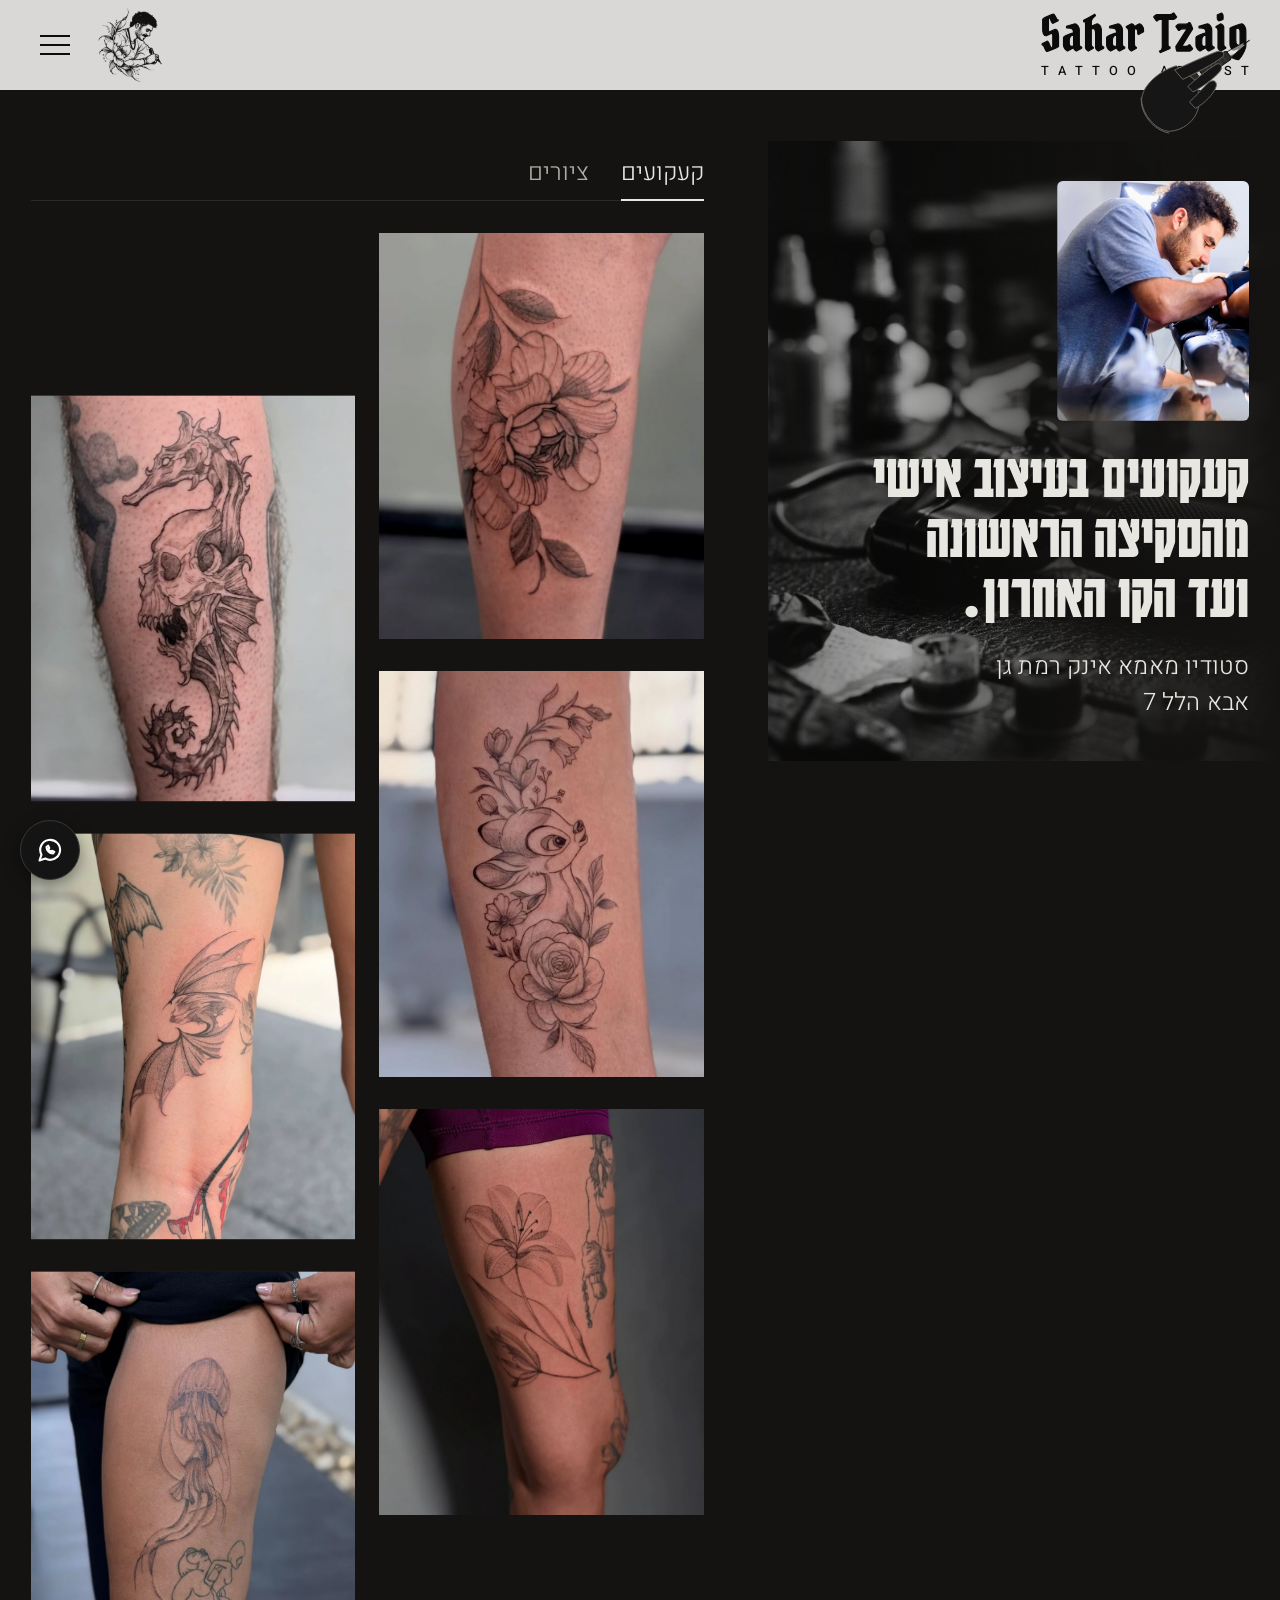
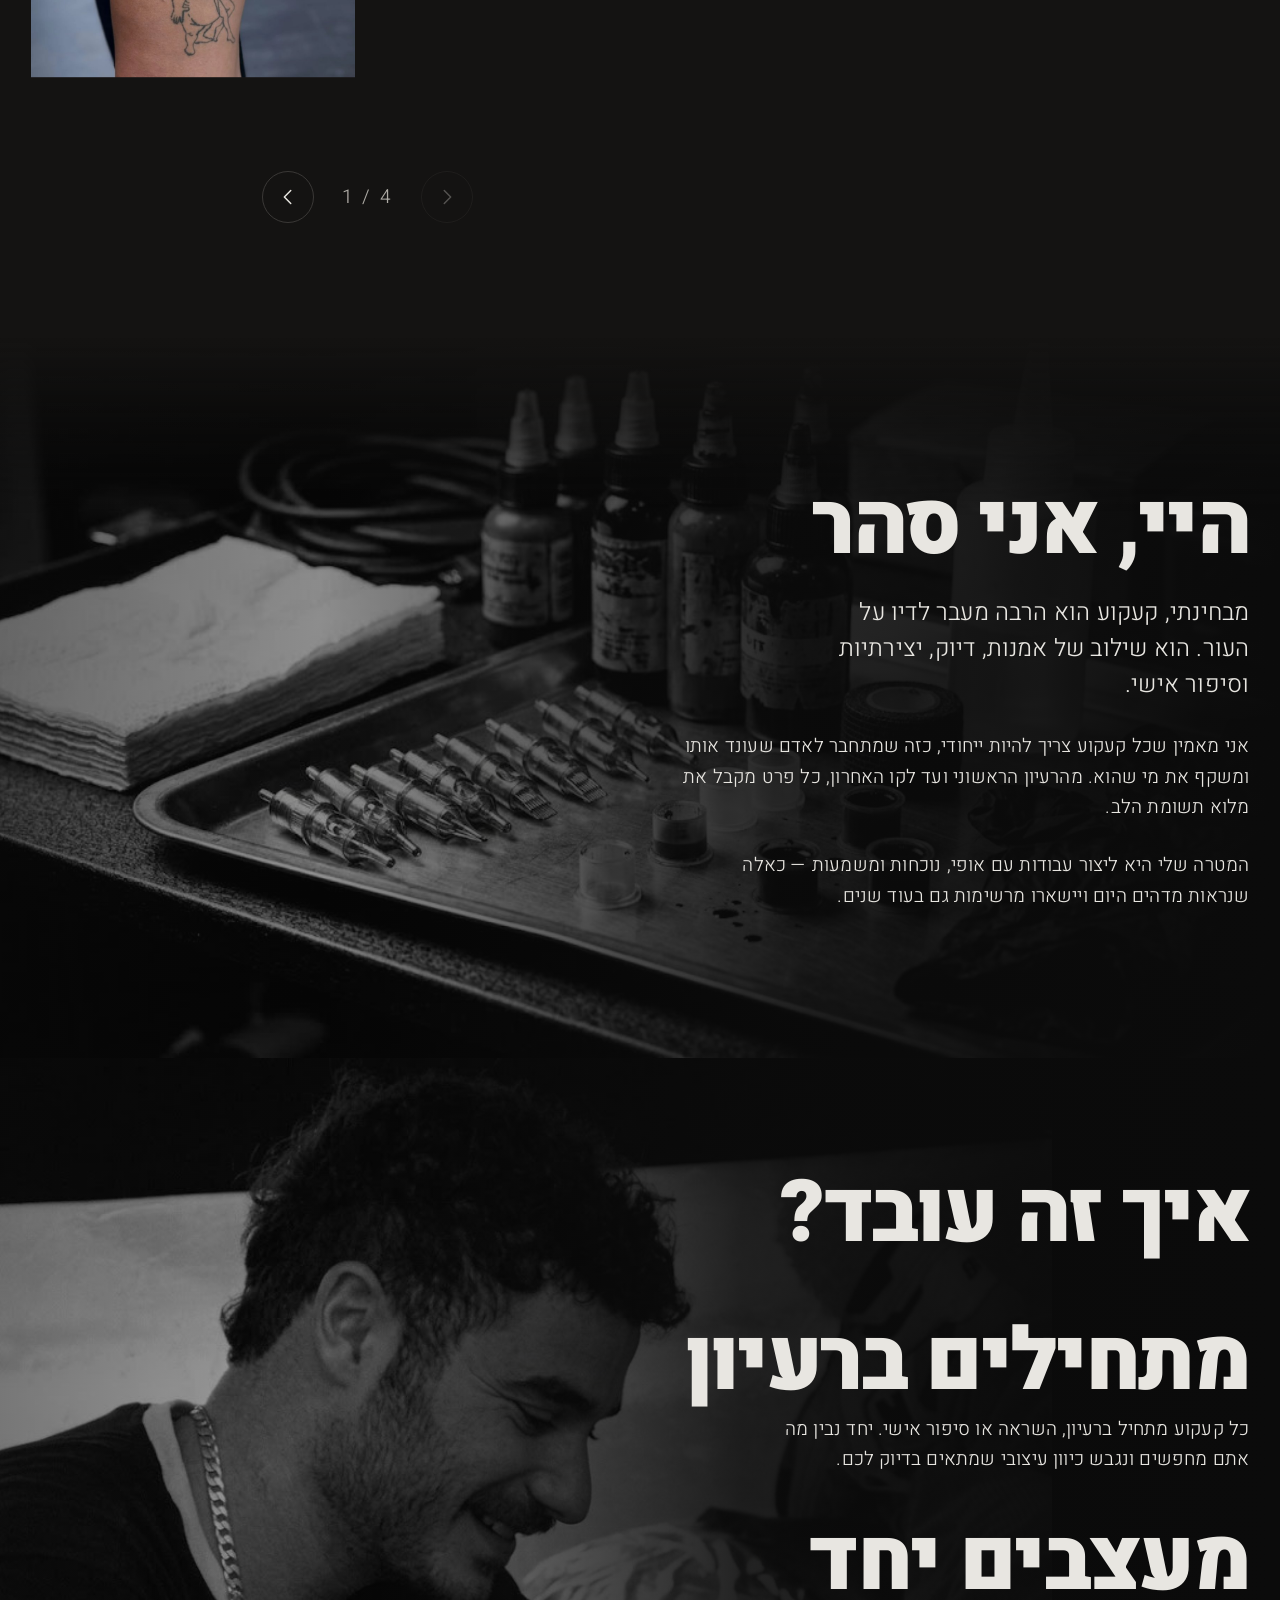
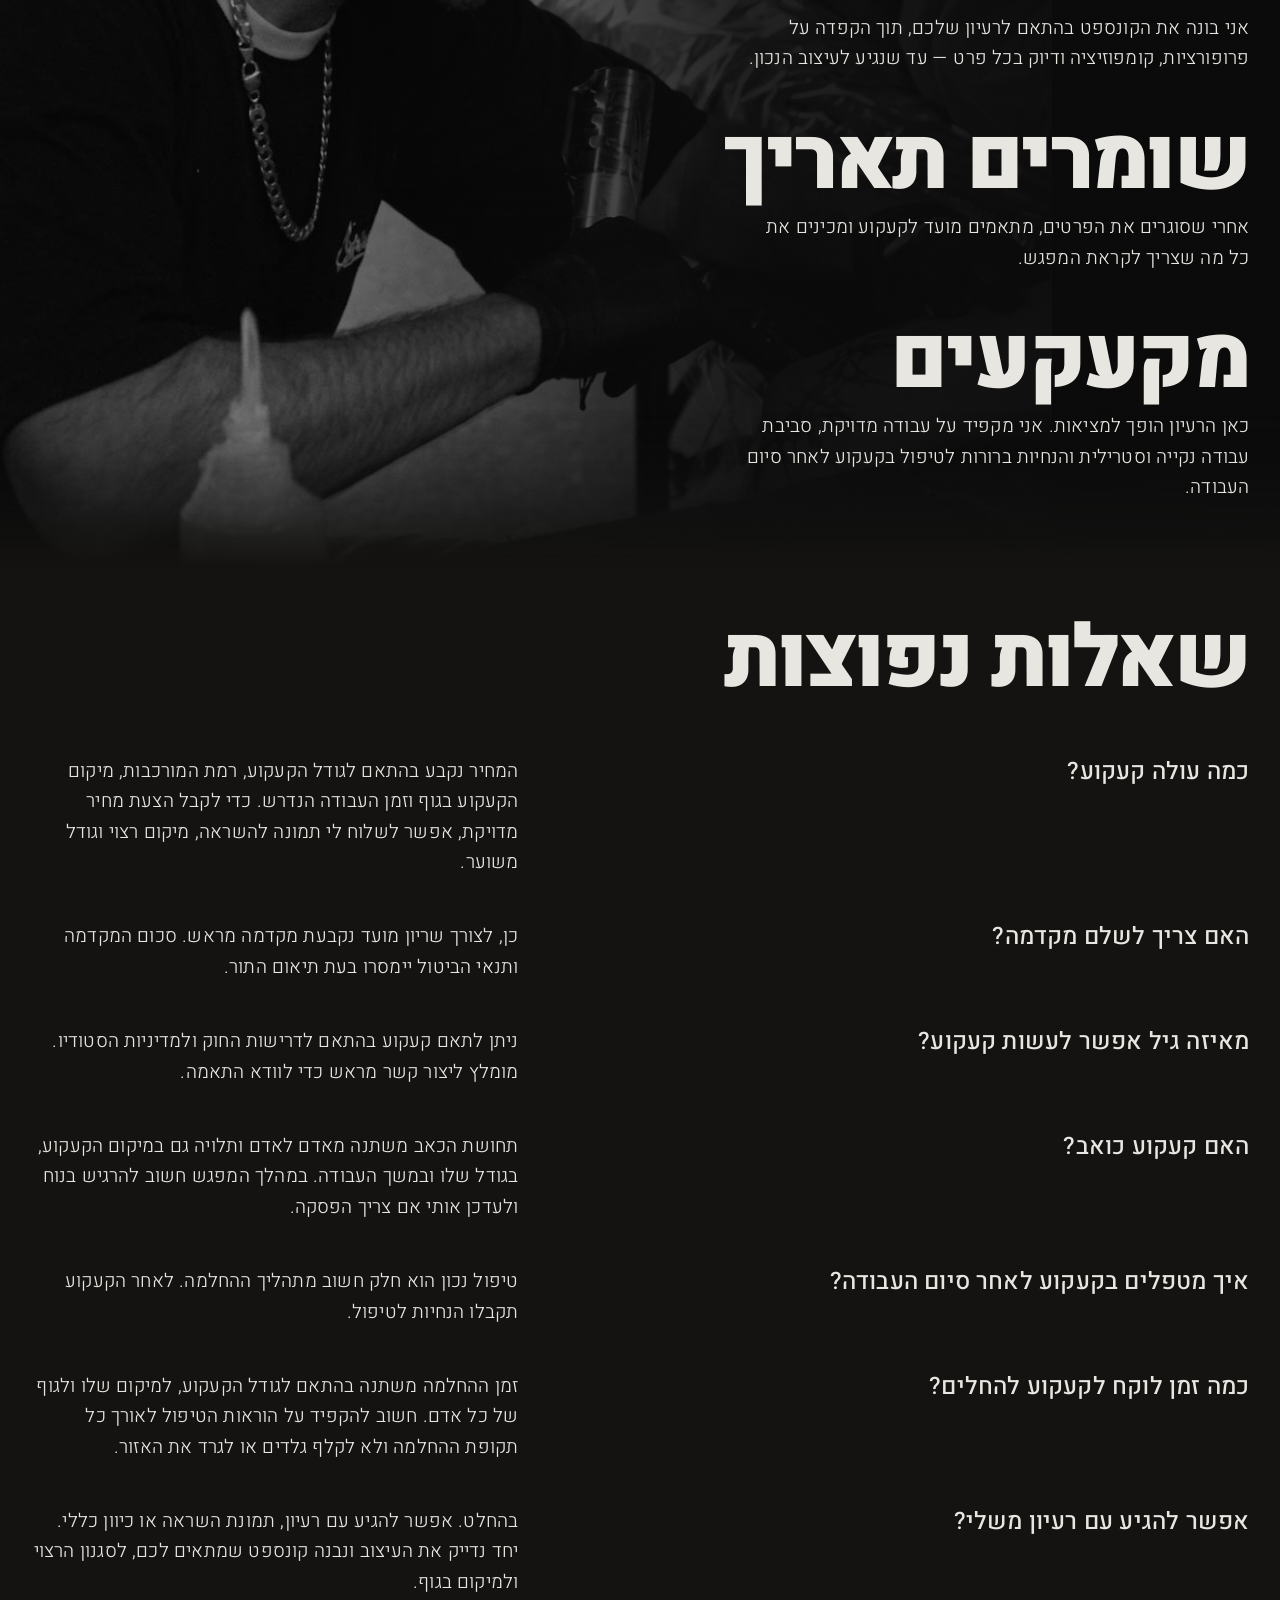
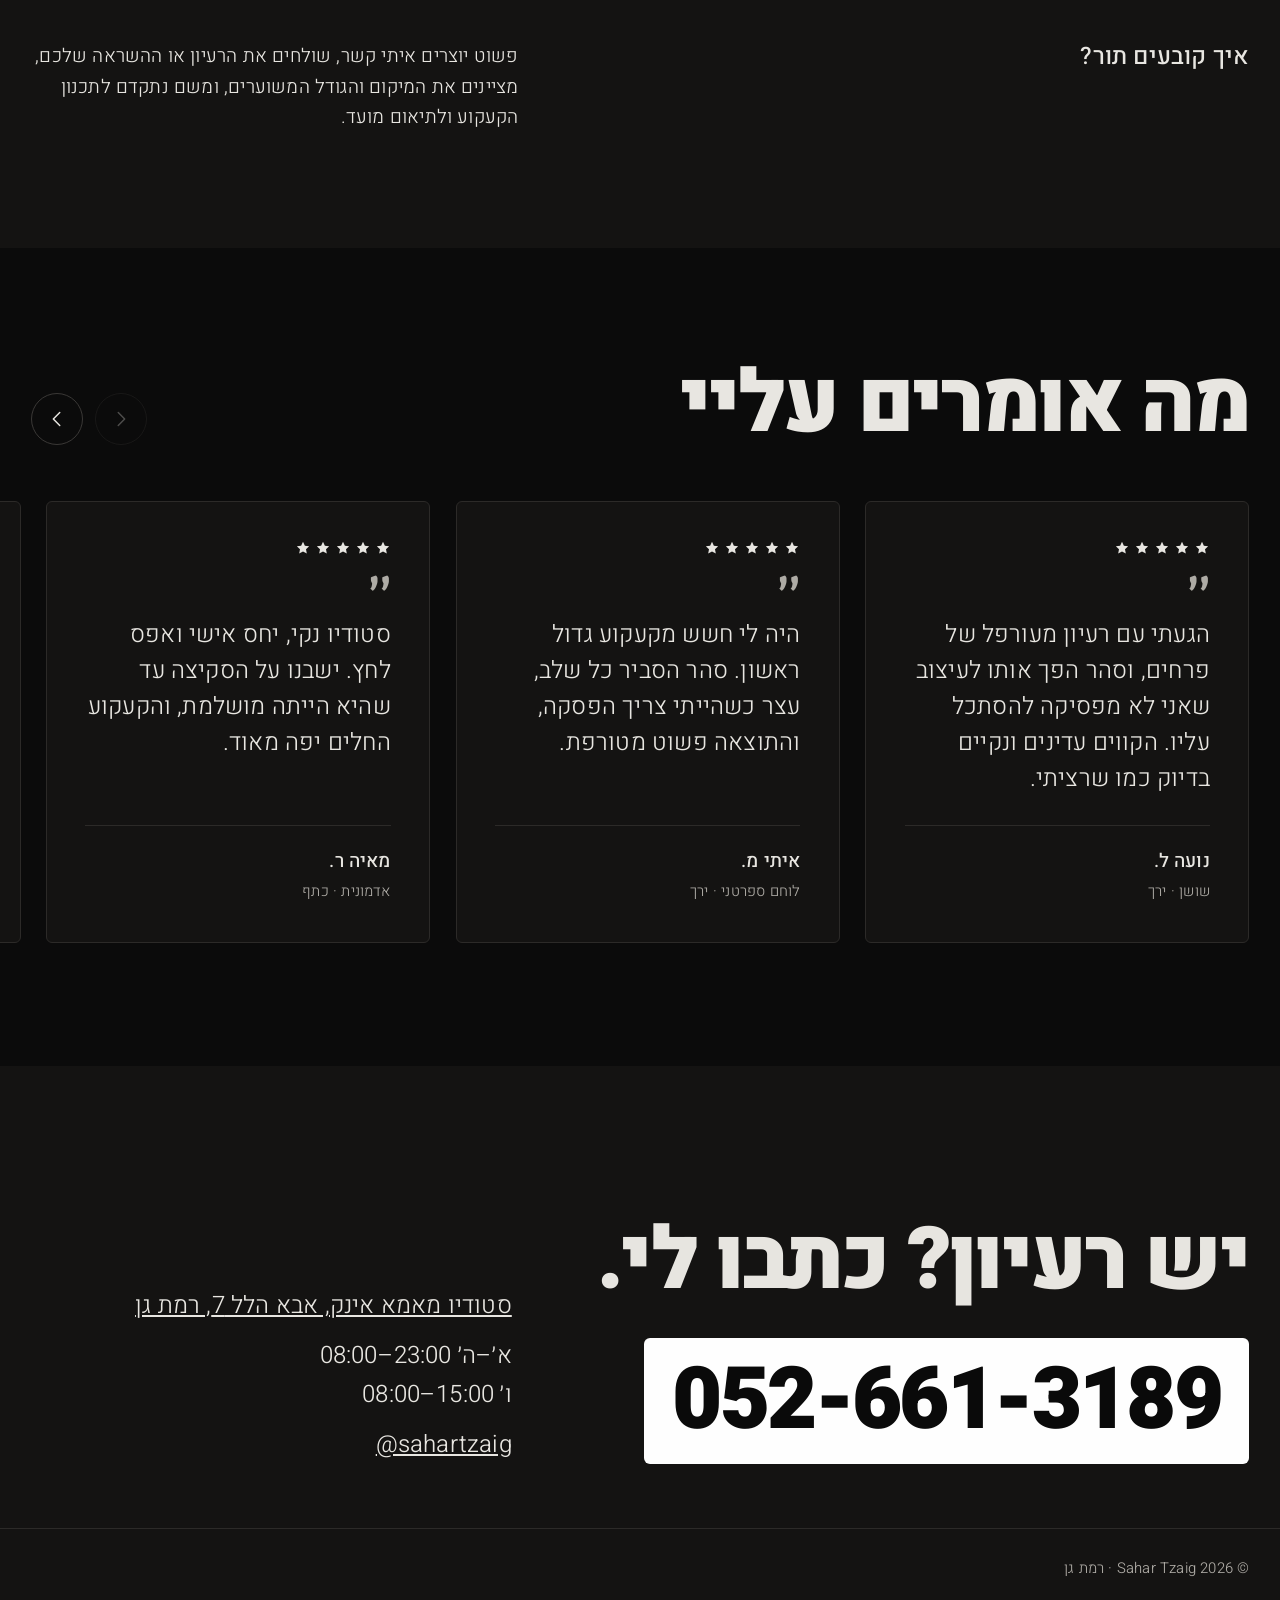
==== index.html @ 81b12d32 "Build site from content" ====
<!doctype html>
<html lang="he" dir="rtl">
<head>
  <meta charset="utf-8">
  <meta name="viewport" content="width=device-width, initial-scale=1">
  <title>Sahar Tzaig | מקעקע ברמת גן – פיין-ליין ובלאק-וורק</title>
  <meta name="description" content="Sahar Tzaig, מקעקע ברמת גן: קעקועים בעיצוב אישי, מהסקיצה הראשונה ועד הקו האחרון. פיין-ליין, בלאק-וורק ודוטוורק בסטודיו מאמא אינק, אבא הלל 7. קביעת תור בוואטסאפ.">
  <link rel="canonical" href="https://omercohen4.github.io/tattoo-site/">
  <meta name="theme-color" content="#0b0b0b">
  <link rel="icon" href="favicon.ico" sizes="48x48">
  <link rel="icon" href="assets/img/icon-192.png" type="image/png" sizes="192x192">
  <link rel="apple-touch-icon" href="assets/img/apple-touch-icon.png">
  <script>
    document.documentElement.classList.add('js');
    if (!window.matchMedia('(prefers-reduced-motion: reduce)').matches) {
      document.documentElement.classList.add('motion', 'intro');
      // רשת ביטחון: אם הסקריפט לא רץ, התוכן מופיע בכל זאת
      setTimeout(function () { document.documentElement.classList.remove('intro'); }, 3000);
    }
  </script>

  <meta property="og:type" content="website">
  <meta property="og:locale" content="he_IL">
  <meta property="og:title" content="Sahar Tzaig | מקעקע ברמת גן">
  <meta property="og:description" content="קעקועים בעיצוב אישי, מהסקיצה הראשונה ועד הקו האחרון. סטודיו מאמא אינק, רמת גן. קביעת תור בוואטסאפ.">
  <meta property="og:url" content="https://omercohen4.github.io/tattoo-site/">
  <meta property="og:image" content="https://omercohen4.github.io/tattoo-site/assets/img/og-image.jpg">
  <meta property="og:image:width" content="1200">
  <meta property="og:image:height" content="630">
  <meta property="og:image:alt" content="הלוגו של סהר: איור של סהר מקעקע עם אדמונית, ולצידו Sahar Tzaig, Tattoo Artist">
  <meta name="twitter:card" content="summary_large_image">

  <link rel="preload" href="assets/fonts/heebo-hebrew-300-normal.woff2" as="font" type="font/woff2" crossorigin>
  <link rel="preload" href="assets/fonts/pirata-one-latin-400-normal.woff2" as="font" type="font/woff2" crossorigin>
  <link rel="stylesheet" href="assets/css/style.css?v=38">

  <script type="application/ld+json">
  {
    "@context": "https://schema.org",
    "@type": "TattooParlor",
    "name": "Sahar Tzaig",
    "description": "קעקועים בעיצוב אישי, מהסקיצה הראשונה ועד הקו האחרון: פיין-ליין, בלאק-וורק ודוטוורק. בסטודיו מאמא אינק ברמת גן.",
    "url": "https://omercohen4.github.io/tattoo-site/",
    "image": "https://omercohen4.github.io/tattoo-site/assets/img/og-image.jpg",
    "telephone": "+972-52-661-3189",
    "address": {
      "@type": "PostalAddress",
      "streetAddress": "אבא הלל 7",
      "addressLocality": "רמת גן",
      "addressCountry": "IL"
    },
    "openingHoursSpecification": [{
      "@type": "OpeningHoursSpecification",
      "dayOfWeek": ["Sunday", "Monday", "Tuesday", "Wednesday", "Thursday"],
      "opens": "08:00",
      "closes": "23:00"
    }, {
      "@type": "OpeningHoursSpecification",
      "dayOfWeek": "Friday",
      "opens": "08:00",
      "closes": "15:00"
    }],
    "sameAs": ["https://www.instagram.com/sahartzaig/"]
  }
  </script>
</head>
<body>
  <a class="skip" href="#main">דלג לתוכן</a>

  <header class="bar">
    <a class="bar__name" href="#top" aria-label="Sahar Tzaig, Tattoo Artist, לראש העמוד">
      <svg class="sig" viewBox="3 37 869 203" aria-hidden="true" focusable="false">
        <defs><clipPath id="ink-clip"><rect class="sig__clip" x="0" y="0" width="879" height="300"/></clipPath></defs>
        <g class="sig__stencil">
          <path d="M22.2 136.2L22.2 136.2Q17.2 136.2 13.6 128.6Q10 121 10 110L10 110L10 68.4Q10 64.6 31 55.3Q52 46 55.2 46L55.2 46Q57.6 46 62 54L62 54Q63 56 64.9 59.4Q66.8 62.8 68 65L68 65Q70.6 69.8 74.6 69.8L74.6 69.8L74.6 73.8Q71.4 75.2 66 78L66 78Q53.4 85 52.4 85L52.4 85Q49.4 85 44.9 73.2Q40.4 61.4 37.6 61.4L37.6 61.4Q34 61.4 34 67.4L34 67.4L34 112Q34 120 37.6 120L37.6 120Q38.4 120 50 114.8Q61.6 109.6 64 109.6L64 109.6Q68.8 109.6 72.5 117.3Q76.2 125 76.2 137L76.2 137L76.2 179.6Q76.2 183.4 53.3 192.7Q30.4 202 27 202L27 202Q25.6 202 23.8 198.6Q22 195.2 19.1 188.9Q16.2 182.6 13.9 178.4Q11.6 174.2 7.6 174.2L7.6 174.2L7.6 170.2Q10.8 168.8 16 166L16 166Q28.8 159 29.8 159L29.8 159Q32.8 159 38.3 172.8Q43.8 186.6 46.6 186.6L46.6 186.6Q48.6 186.6 50.4 185Q52.2 183.4 52.2 180.6L52.2 180.6L52.2 135.6Q52.2 126.6 47.2 126.6L47.2 126.6Q45.6 126.6 34.6 131.4Q23.6 136.2 22.2 136.2Z"/>
          <path d="M163 112.4L163 112.4L163 169Q163 176.4 165.4 179.3Q167.8 182.2 172.8 183.4L172.8 183.4L172.8 187.8L151 200Q146.6 198.2 142.8 194.1Q139 190 139 186.6L139 186.6L114 200Q113.4 199.6 112.2 198.9Q111 198.2 108.1 195.9Q105.2 193.6 103 191L103 191Q97 184.4 97 176L97 176L97 143.2Q97 140 107.4 135Q117.8 130 128.2 126.8L128.2 126.8L138.8 123.4Q138.8 112 132.8 107.5Q126.8 103 109.6 103L109.6 103L109.6 97Q140.6 86 144.4 86L144.4 86Q151 86 157 94.6Q163 103.2 163 112.4ZM121 168.8Q121 174 124.1 177.3Q127.2 180.6 131 180.6Q134.8 180.6 139 177.6L139 177.6L139 132.4Q134 134.2 131.5 135.4Q129 136.6 126.2 139.2L126.2 139.2Q121 144 121 155.8L121 155.8L121 168.8Z"/>
          <path d="M189 186.4L189 186.4L189 87.4Q189 82 187.2 79.7Q185.4 77.4 181 77.4L181 77.4L181 71.8Q207 58.2 227.4 46.2L227.4 46.2L230.6 52.6Q228.6 53.6 225 56.5Q221.4 59.4 219 62.4L219 62.4Q213 70 213 79.6L213 79.6L213 96.6Q233.6 86 237 86L237 86Q243.4 86 249.2 94Q255 102 255 111.6L255 111.6L255 170.4Q255 181.4 264.8 183.4L264.8 183.4L264.8 187.8L243 200Q238.6 198.2 234.8 194.1Q231 190 231 186.4L231 186.4L231 128.4Q231 108.8 223.8 106.2L223.8 106.2Q220.4 105 213 105L213 105L213 170.4Q213 182.6 221.2 184.2L221.2 184.2L221.2 188.6L201 200Q196.6 198.2 192.8 194.1Q189 190 189 186.4Z"/>
          <path d="M343 112.4L343 112.4L343 169Q343 176.4 345.4 179.3Q347.8 182.2 352.8 183.4L352.8 183.4L352.8 187.8L331 200Q326.6 198.2 322.8 194.1Q319 190 319 186.6L319 186.6L294 200Q293.4 199.6 292.2 198.9Q291 198.2 288.1 195.9Q285.2 193.6 283 191L283 191Q277 184.4 277 176L277 176L277 143.2Q277 140 287.4 135Q297.8 130 308.2 126.8L308.2 126.8L318.8 123.4Q318.8 112 312.8 107.5Q306.8 103 289.6 103L289.6 103L289.6 97Q320.6 86 324.4 86L324.4 86Q331 86 337 94.6Q343 103.2 343 112.4ZM301 168.8Q301 174 304.1 177.3Q307.2 180.6 311 180.6Q314.8 180.6 319 177.6L319 177.6L319 132.4Q314 134.2 311.5 135.4Q309 136.6 306.2 139.2L306.2 139.2Q301 144 301 155.8L301 155.8L301 168.8Z"/>
          <path d="M359.2 102.4L359.2 98L381.2 86Q382.6 86.4 384.5 87.1Q386.4 87.8 389.7 91Q393 94.2 393 98.2L393 98.2Q394 97.8 402.5 91.9Q411 86 413.4 86L413.4 86Q419.8 86 425.4 94.4Q431 102.8 431 109.8L431 109.8L431 119.6L410.4 131.2L407 128.4Q407 111.6 403.8 109.2L403.8 109.2Q400.2 106.6 393 106.6L393 106.6L393 170.4Q393 182.6 401.2 184.2L401.2 184.2L401.2 188.6L381 200Q376.6 198.2 372.8 194.1Q369 190 369 186.4L369 186.4L369 120Q369 111.2 365.9 106.8Q362.8 102.4 359.2 102.4L359.2 102.4Z"/>
          <path d="M509.4 179.6L509.4 179.6L509.4 73.6L515.6 67.6L503 67.6Q490.8 67.6 489.2 74.2L489.2 74.2L484.8 74.2L473.4 57.8Q475.8 54 479.6 51Q483.4 48 487 48L487 48L539.8 48Q552 48 553.6 41.4L553.6 41.4L558 41.4L569.4 57.8Q567 61.6 563.2 64.6Q559.4 67.6 555.8 67.6L555.8 67.6L533.4 67.6L533.4 169.2Q533.4 176.6 535 179.8Q536.6 183 541.6 183L541.6 183L541.6 189.2L500.6 206.4L497.4 200Q501.8 200 505.8 194.8L505.8 194.8Q509.4 189.8 509.4 179.6Z"/>
          <path d="M590.6 180.4L606.4 180.4Q618.6 180.4 620.2 173.8L620.2 173.8L624.6 173.8L636 190.2Q633.6 194 629.8 197Q626 200 622.4 200L622.4 200L570 200Q566 187.8 566 181L566 181L613 107.4L595.6 107.4Q583.4 107.4 581.8 114L581.8 114L577.4 114L566 97.6Q568.4 93.8 572.2 90.8Q576 87.8 579.6 87.8L579.6 87.8L606.4 87.8Q618.6 87.8 620.2 81.2L620.2 81.2L624.6 81.2Q627.4 85 631.7 95.1Q636 105.2 636 107.2L636 107.2L590.6 180.4Z"/>
          <path d="M716 112.4L716 112.4L716 169Q716 176.4 718.4 179.3Q720.8 182.2 725.8 183.4L725.8 183.4L725.8 187.8L704 200Q699.6 198.2 695.8 194.1Q692 190 692 186.6L692 186.6L667 200Q666.4 199.6 665.2 198.9Q664 198.2 661.1 195.9Q658.2 193.6 656 191L656 191Q650 184.4 650 176L650 176L650 143.2Q650 140 660.4 135Q670.8 130 681.2 126.8L681.2 126.8L691.8 123.4Q691.8 112 685.8 107.5Q679.8 103 662.6 103L662.6 103L662.6 97Q693.6 86 697.4 86L697.4 86Q704 86 710 94.6Q716 103.2 716 112.4ZM674 168.8Q674 174 677.1 177.3Q680.2 180.6 684 180.6Q687.8 180.6 692 177.6L692 177.6L692 132.4Q687 134.2 684.5 135.4Q682 136.6 679.2 139.2L679.2 139.2Q674 144 674 155.8L674 155.8L674 168.8Z"/>
          <path d="M766 99.6L766 99.6L766 170.4Q766 182.6 774.2 184.2L774.2 184.2L774.2 188.6L754 200Q749.6 198.2 745.8 194.1Q742 190 742 186.4L742 186.4L742 115.6Q742 103.4 733.8 101.8L733.8 101.8L733.8 97.4L754 86Q758.4 87.8 762.2 91.9Q766 96 766 99.6ZM739 61L739 61L739 48.8Q739 48.2 747.3 45.1Q755.6 42 756.9 42Q758.2 42 760.7 45.4Q763.2 48.8 763.2 52.4L763.2 52.4L763.2 67Q763.2 67.6 755.2 70.7Q747.2 73.8 745.4 73.8Q743.6 73.8 741.3 70.3Q739 66.8 739 61Z"/>
          <path d="M792 104.6Q792 102.6 814.1 94.3Q836.2 86 841.2 86Q846.2 86 852.2 95.1Q858.2 104.2 858.2 115.2L858.2 115.2L858.2 178.8Q858.2 186.4 851.4 200.5Q844.6 214.6 837 225.3Q829.4 236 826.6 236L826.6 236Q821.6 236 813.2 233Q804.8 230 798.8 227L798.8 227L793 224L793 218L799.8 218Q807.6 218 817.6 209.1Q827.6 200.2 834.2 185.4L834.2 185.4Q811.6 196 808.2 196L808.2 196Q802 196 797 188.1Q792 180.2 792 170.4L792 170.4L792 104.6ZM834.2 177L834.2 122Q834.2 104.4 825 104.4L825 104.4Q820.2 104.4 816.2 107.6L816.2 107.6L816.2 153.6Q816.2 167.6 820.6 172.3Q825 177 834.2 177L834.2 177Z"/>
        </g>
        <g class="sig__fill" clip-path="url(#ink-clip)">
          <path d="M22.2 136.2L22.2 136.2Q17.2 136.2 13.6 128.6Q10 121 10 110L10 110L10 68.4Q10 64.6 31 55.3Q52 46 55.2 46L55.2 46Q57.6 46 62 54L62 54Q63 56 64.9 59.4Q66.8 62.8 68 65L68 65Q70.6 69.8 74.6 69.8L74.6 69.8L74.6 73.8Q71.4 75.2 66 78L66 78Q53.4 85 52.4 85L52.4 85Q49.4 85 44.9 73.2Q40.4 61.4 37.6 61.4L37.6 61.4Q34 61.4 34 67.4L34 67.4L34 112Q34 120 37.6 120L37.6 120Q38.4 120 50 114.8Q61.6 109.6 64 109.6L64 109.6Q68.8 109.6 72.5 117.3Q76.2 125 76.2 137L76.2 137L76.2 179.6Q76.2 183.4 53.3 192.7Q30.4 202 27 202L27 202Q25.6 202 23.8 198.6Q22 195.2 19.1 188.9Q16.2 182.6 13.9 178.4Q11.6 174.2 7.6 174.2L7.6 174.2L7.6 170.2Q10.8 168.8 16 166L16 166Q28.8 159 29.8 159L29.8 159Q32.8 159 38.3 172.8Q43.8 186.6 46.6 186.6L46.6 186.6Q48.6 186.6 50.4 185Q52.2 183.4 52.2 180.6L52.2 180.6L52.2 135.6Q52.2 126.6 47.2 126.6L47.2 126.6Q45.6 126.6 34.6 131.4Q23.6 136.2 22.2 136.2Z"/>
          <path d="M163 112.4L163 112.4L163 169Q163 176.4 165.4 179.3Q167.8 182.2 172.8 183.4L172.8 183.4L172.8 187.8L151 200Q146.6 198.2 142.8 194.1Q139 190 139 186.6L139 186.6L114 200Q113.4 199.6 112.2 198.9Q111 198.2 108.1 195.9Q105.2 193.6 103 191L103 191Q97 184.4 97 176L97 176L97 143.2Q97 140 107.4 135Q117.8 130 128.2 126.8L128.2 126.8L138.8 123.4Q138.8 112 132.8 107.5Q126.8 103 109.6 103L109.6 103L109.6 97Q140.6 86 144.4 86L144.4 86Q151 86 157 94.6Q163 103.2 163 112.4ZM121 168.8Q121 174 124.1 177.3Q127.2 180.6 131 180.6Q134.8 180.6 139 177.6L139 177.6L139 132.4Q134 134.2 131.5 135.4Q129 136.6 126.2 139.2L126.2 139.2Q121 144 121 155.8L121 155.8L121 168.8Z"/>
          <path d="M189 186.4L189 186.4L189 87.4Q189 82 187.2 79.7Q185.4 77.4 181 77.4L181 77.4L181 71.8Q207 58.2 227.4 46.2L227.4 46.2L230.6 52.6Q228.6 53.6 225 56.5Q221.4 59.4 219 62.4L219 62.4Q213 70 213 79.6L213 79.6L213 96.6Q233.6 86 237 86L237 86Q243.4 86 249.2 94Q255 102 255 111.6L255 111.6L255 170.4Q255 181.4 264.8 183.4L264.8 183.4L264.8 187.8L243 200Q238.6 198.2 234.8 194.1Q231 190 231 186.4L231 186.4L231 128.4Q231 108.8 223.8 106.2L223.8 106.2Q220.4 105 213 105L213 105L213 170.4Q213 182.6 221.2 184.2L221.2 184.2L221.2 188.6L201 200Q196.6 198.2 192.8 194.1Q189 190 189 186.4Z"/>
          <path d="M343 112.4L343 112.4L343 169Q343 176.4 345.4 179.3Q347.8 182.2 352.8 183.4L352.8 183.4L352.8 187.8L331 200Q326.6 198.2 322.8 194.1Q319 190 319 186.6L319 186.6L294 200Q293.4 199.6 292.2 198.9Q291 198.2 288.1 195.9Q285.2 193.6 283 191L283 191Q277 184.4 277 176L277 176L277 143.2Q277 140 287.4 135Q297.8 130 308.2 126.8L308.2 126.8L318.8 123.4Q318.8 112 312.8 107.5Q306.8 103 289.6 103L289.6 103L289.6 97Q320.6 86 324.4 86L324.4 86Q331 86 337 94.6Q343 103.2 343 112.4ZM301 168.8Q301 174 304.1 177.3Q307.2 180.6 311 180.6Q314.8 180.6 319 177.6L319 177.6L319 132.4Q314 134.2 311.5 135.4Q309 136.6 306.2 139.2L306.2 139.2Q301 144 301 155.8L301 155.8L301 168.8Z"/>
          <path d="M359.2 102.4L359.2 98L381.2 86Q382.6 86.4 384.5 87.1Q386.4 87.8 389.7 91Q393 94.2 393 98.2L393 98.2Q394 97.8 402.5 91.9Q411 86 413.4 86L413.4 86Q419.8 86 425.4 94.4Q431 102.8 431 109.8L431 109.8L431 119.6L410.4 131.2L407 128.4Q407 111.6 403.8 109.2L403.8 109.2Q400.2 106.6 393 106.6L393 106.6L393 170.4Q393 182.6 401.2 184.2L401.2 184.2L401.2 188.6L381 200Q376.6 198.2 372.8 194.1Q369 190 369 186.4L369 186.4L369 120Q369 111.2 365.9 106.8Q362.8 102.4 359.2 102.4L359.2 102.4Z"/>
          <path d="M509.4 179.6L509.4 179.6L509.4 73.6L515.6 67.6L503 67.6Q490.8 67.6 489.2 74.2L489.2 74.2L484.8 74.2L473.4 57.8Q475.8 54 479.6 51Q483.4 48 487 48L487 48L539.8 48Q552 48 553.6 41.4L553.6 41.4L558 41.4L569.4 57.8Q567 61.6 563.2 64.6Q559.4 67.6 555.8 67.6L555.8 67.6L533.4 67.6L533.4 169.2Q533.4 176.6 535 179.8Q536.6 183 541.6 183L541.6 183L541.6 189.2L500.6 206.4L497.4 200Q501.8 200 505.8 194.8L505.8 194.8Q509.4 189.8 509.4 179.6Z"/>
          <path d="M590.6 180.4L606.4 180.4Q618.6 180.4 620.2 173.8L620.2 173.8L624.6 173.8L636 190.2Q633.6 194 629.8 197Q626 200 622.4 200L622.4 200L570 200Q566 187.8 566 181L566 181L613 107.4L595.6 107.4Q583.4 107.4 581.8 114L581.8 114L577.4 114L566 97.6Q568.4 93.8 572.2 90.8Q576 87.8 579.6 87.8L579.6 87.8L606.4 87.8Q618.6 87.8 620.2 81.2L620.2 81.2L624.6 81.2Q627.4 85 631.7 95.1Q636 105.2 636 107.2L636 107.2L590.6 180.4Z"/>
          <path d="M716 112.4L716 112.4L716 169Q716 176.4 718.4 179.3Q720.8 182.2 725.8 183.4L725.8 183.4L725.8 187.8L704 200Q699.6 198.2 695.8 194.1Q692 190 692 186.6L692 186.6L667 200Q666.4 199.6 665.2 198.9Q664 198.2 661.1 195.9Q658.2 193.6 656 191L656 191Q650 184.4 650 176L650 176L650 143.2Q650 140 660.4 135Q670.8 130 681.2 126.8L681.2 126.8L691.8 123.4Q691.8 112 685.8 107.5Q679.8 103 662.6 103L662.6 103L662.6 97Q693.6 86 697.4 86L697.4 86Q704 86 710 94.6Q716 103.2 716 112.4ZM674 168.8Q674 174 677.1 177.3Q680.2 180.6 684 180.6Q687.8 180.6 692 177.6L692 177.6L692 132.4Q687 134.2 684.5 135.4Q682 136.6 679.2 139.2L679.2 139.2Q674 144 674 155.8L674 155.8L674 168.8Z"/>
          <path d="M766 99.6L766 99.6L766 170.4Q766 182.6 774.2 184.2L774.2 184.2L774.2 188.6L754 200Q749.6 198.2 745.8 194.1Q742 190 742 186.4L742 186.4L742 115.6Q742 103.4 733.8 101.8L733.8 101.8L733.8 97.4L754 86Q758.4 87.8 762.2 91.9Q766 96 766 99.6ZM739 61L739 61L739 48.8Q739 48.2 747.3 45.1Q755.6 42 756.9 42Q758.2 42 760.7 45.4Q763.2 48.8 763.2 52.4L763.2 52.4L763.2 67Q763.2 67.6 755.2 70.7Q747.2 73.8 745.4 73.8Q743.6 73.8 741.3 70.3Q739 66.8 739 61Z"/>
          <path d="M792 104.6Q792 102.6 814.1 94.3Q836.2 86 841.2 86Q846.2 86 852.2 95.1Q858.2 104.2 858.2 115.2L858.2 115.2L858.2 178.8Q858.2 186.4 851.4 200.5Q844.6 214.6 837 225.3Q829.4 236 826.6 236L826.6 236Q821.6 236 813.2 233Q804.8 230 798.8 227L798.8 227L793 224L793 218L799.8 218Q807.6 218 817.6 209.1Q827.6 200.2 834.2 185.4L834.2 185.4Q811.6 196 808.2 196L808.2 196Q802 196 797 188.1Q792 180.2 792 170.4L792 170.4L792 104.6ZM834.2 177L834.2 122Q834.2 104.4 825 104.4L825 104.4Q820.2 104.4 816.2 107.6L816.2 107.6L816.2 153.6Q816.2 167.6 820.6 172.3Q825 177 834.2 177L834.2 177Z"/>
        </g>
        <g class="sig__line">
          <path d="M22.2 136.2L22.2 136.2Q17.2 136.2 13.6 128.6Q10 121 10 110L10 110L10 68.4Q10 64.6 31 55.3Q52 46 55.2 46L55.2 46Q57.6 46 62 54L62 54Q63 56 64.9 59.4Q66.8 62.8 68 65L68 65Q70.6 69.8 74.6 69.8L74.6 69.8L74.6 73.8Q71.4 75.2 66 78L66 78Q53.4 85 52.4 85L52.4 85Q49.4 85 44.9 73.2Q40.4 61.4 37.6 61.4L37.6 61.4Q34 61.4 34 67.4L34 67.4L34 112Q34 120 37.6 120L37.6 120Q38.4 120 50 114.8Q61.6 109.6 64 109.6L64 109.6Q68.8 109.6 72.5 117.3Q76.2 125 76.2 137L76.2 137L76.2 179.6Q76.2 183.4 53.3 192.7Q30.4 202 27 202L27 202Q25.6 202 23.8 198.6Q22 195.2 19.1 188.9Q16.2 182.6 13.9 178.4Q11.6 174.2 7.6 174.2L7.6 174.2L7.6 170.2Q10.8 168.8 16 166L16 166Q28.8 159 29.8 159L29.8 159Q32.8 159 38.3 172.8Q43.8 186.6 46.6 186.6L46.6 186.6Q48.6 186.6 50.4 185Q52.2 183.4 52.2 180.6L52.2 180.6L52.2 135.6Q52.2 126.6 47.2 126.6L47.2 126.6Q45.6 126.6 34.6 131.4Q23.6 136.2 22.2 136.2Z"/>
          <path d="M163 112.4L163 112.4L163 169Q163 176.4 165.4 179.3Q167.8 182.2 172.8 183.4L172.8 183.4L172.8 187.8L151 200Q146.6 198.2 142.8 194.1Q139 190 139 186.6L139 186.6L114 200Q113.4 199.6 112.2 198.9Q111 198.2 108.1 195.9Q105.2 193.6 103 191L103 191Q97 184.4 97 176L97 176L97 143.2Q97 140 107.4 135Q117.8 130 128.2 126.8L128.2 126.8L138.8 123.4Q138.8 112 132.8 107.5Q126.8 103 109.6 103L109.6 103L109.6 97Q140.6 86 144.4 86L144.4 86Q151 86 157 94.6Q163 103.2 163 112.4ZM121 168.8Q121 174 124.1 177.3Q127.2 180.6 131 180.6Q134.8 180.6 139 177.6L139 177.6L139 132.4Q134 134.2 131.5 135.4Q129 136.6 126.2 139.2L126.2 139.2Q121 144 121 155.8L121 155.8L121 168.8Z"/>
          <path d="M189 186.4L189 186.4L189 87.4Q189 82 187.2 79.7Q185.4 77.4 181 77.4L181 77.4L181 71.8Q207 58.2 227.4 46.2L227.4 46.2L230.6 52.6Q228.6 53.6 225 56.5Q221.4 59.4 219 62.4L219 62.4Q213 70 213 79.6L213 79.6L213 96.6Q233.6 86 237 86L237 86Q243.4 86 249.2 94Q255 102 255 111.6L255 111.6L255 170.4Q255 181.4 264.8 183.4L264.8 183.4L264.8 187.8L243 200Q238.6 198.2 234.8 194.1Q231 190 231 186.4L231 186.4L231 128.4Q231 108.8 223.8 106.2L223.8 106.2Q220.4 105 213 105L213 105L213 170.4Q213 182.6 221.2 184.2L221.2 184.2L221.2 188.6L201 200Q196.6 198.2 192.8 194.1Q189 190 189 186.4Z"/>
          <path d="M343 112.4L343 112.4L343 169Q343 176.4 345.4 179.3Q347.8 182.2 352.8 183.4L352.8 183.4L352.8 187.8L331 200Q326.6 198.2 322.8 194.1Q319 190 319 186.6L319 186.6L294 200Q293.4 199.6 292.2 198.9Q291 198.2 288.1 195.9Q285.2 193.6 283 191L283 191Q277 184.4 277 176L277 176L277 143.2Q277 140 287.4 135Q297.8 130 308.2 126.8L308.2 126.8L318.8 123.4Q318.8 112 312.8 107.5Q306.8 103 289.6 103L289.6 103L289.6 97Q320.6 86 324.4 86L324.4 86Q331 86 337 94.6Q343 103.2 343 112.4ZM301 168.8Q301 174 304.1 177.3Q307.2 180.6 311 180.6Q314.8 180.6 319 177.6L319 177.6L319 132.4Q314 134.2 311.5 135.4Q309 136.6 306.2 139.2L306.2 139.2Q301 144 301 155.8L301 155.8L301 168.8Z"/>
          <path d="M359.2 102.4L359.2 98L381.2 86Q382.6 86.4 384.5 87.1Q386.4 87.8 389.7 91Q393 94.2 393 98.2L393 98.2Q394 97.8 402.5 91.9Q411 86 413.4 86L413.4 86Q419.8 86 425.4 94.4Q431 102.8 431 109.8L431 109.8L431 119.6L410.4 131.2L407 128.4Q407 111.6 403.8 109.2L403.8 109.2Q400.2 106.6 393 106.6L393 106.6L393 170.4Q393 182.6 401.2 184.2L401.2 184.2L401.2 188.6L381 200Q376.6 198.2 372.8 194.1Q369 190 369 186.4L369 186.4L369 120Q369 111.2 365.9 106.8Q362.8 102.4 359.2 102.4L359.2 102.4Z"/>
          <path d="M509.4 179.6L509.4 179.6L509.4 73.6L515.6 67.6L503 67.6Q490.8 67.6 489.2 74.2L489.2 74.2L484.8 74.2L473.4 57.8Q475.8 54 479.6 51Q483.4 48 487 48L487 48L539.8 48Q552 48 553.6 41.4L553.6 41.4L558 41.4L569.4 57.8Q567 61.6 563.2 64.6Q559.4 67.6 555.8 67.6L555.8 67.6L533.4 67.6L533.4 169.2Q533.4 176.6 535 179.8Q536.6 183 541.6 183L541.6 183L541.6 189.2L500.6 206.4L497.4 200Q501.8 200 505.8 194.8L505.8 194.8Q509.4 189.8 509.4 179.6Z"/>
          <path d="M590.6 180.4L606.4 180.4Q618.6 180.4 620.2 173.8L620.2 173.8L624.6 173.8L636 190.2Q633.6 194 629.8 197Q626 200 622.4 200L622.4 200L570 200Q566 187.8 566 181L566 181L613 107.4L595.6 107.4Q583.4 107.4 581.8 114L581.8 114L577.4 114L566 97.6Q568.4 93.8 572.2 90.8Q576 87.8 579.6 87.8L579.6 87.8L606.4 87.8Q618.6 87.8 620.2 81.2L620.2 81.2L624.6 81.2Q627.4 85 631.7 95.1Q636 105.2 636 107.2L636 107.2L590.6 180.4Z"/>
          <path d="M716 112.4L716 112.4L716 169Q716 176.4 718.4 179.3Q720.8 182.2 725.8 183.4L725.8 183.4L725.8 187.8L704 200Q699.6 198.2 695.8 194.1Q692 190 692 186.6L692 186.6L667 200Q666.4 199.6 665.2 198.9Q664 198.2 661.1 195.9Q658.2 193.6 656 191L656 191Q650 184.4 650 176L650 176L650 143.2Q650 140 660.4 135Q670.8 130 681.2 126.8L681.2 126.8L691.8 123.4Q691.8 112 685.8 107.5Q679.8 103 662.6 103L662.6 103L662.6 97Q693.6 86 697.4 86L697.4 86Q704 86 710 94.6Q716 103.2 716 112.4ZM674 168.8Q674 174 677.1 177.3Q680.2 180.6 684 180.6Q687.8 180.6 692 177.6L692 177.6L692 132.4Q687 134.2 684.5 135.4Q682 136.6 679.2 139.2L679.2 139.2Q674 144 674 155.8L674 155.8L674 168.8Z"/>
          <path d="M766 99.6L766 99.6L766 170.4Q766 182.6 774.2 184.2L774.2 184.2L774.2 188.6L754 200Q749.6 198.2 745.8 194.1Q742 190 742 186.4L742 186.4L742 115.6Q742 103.4 733.8 101.8L733.8 101.8L733.8 97.4L754 86Q758.4 87.8 762.2 91.9Q766 96 766 99.6ZM739 61L739 61L739 48.8Q739 48.2 747.3 45.1Q755.6 42 756.9 42Q758.2 42 760.7 45.4Q763.2 48.8 763.2 52.4L763.2 52.4L763.2 67Q763.2 67.6 755.2 70.7Q747.2 73.8 745.4 73.8Q743.6 73.8 741.3 70.3Q739 66.8 739 61Z"/>
          <path d="M792 104.6Q792 102.6 814.1 94.3Q836.2 86 841.2 86Q846.2 86 852.2 95.1Q858.2 104.2 858.2 115.2L858.2 115.2L858.2 178.8Q858.2 186.4 851.4 200.5Q844.6 214.6 837 225.3Q829.4 236 826.6 236L826.6 236Q821.6 236 813.2 233Q804.8 230 798.8 227L798.8 227L793 224L793 218L799.8 218Q807.6 218 817.6 209.1Q827.6 200.2 834.2 185.4L834.2 185.4Q811.6 196 808.2 196L808.2 196Q802 196 797 188.1Q792 180.2 792 170.4L792 170.4L792 104.6ZM834.2 177L834.2 122Q834.2 104.4 825 104.4L825 104.4Q820.2 104.4 816.2 107.6L816.2 107.6L816.2 153.6Q816.2 167.6 820.6 172.3Q825 177 834.2 177L834.2 177Z"/>
        </g>
      </svg>
      <span class="bar__tag" aria-hidden="true"><span>T</span><span>A</span><span>T</span><span>T</span><span>O</span><span>O</span><span class="bar__tag-gap"></span><span>A</span><span>R</span><span>T</span><span>I</span><span>S</span><span>T</span></span>
    </a>
    <div class="bar__end">
      <button class="bar__logo-btn" type="button" aria-haspopup="dialog" aria-controls="card" aria-label="כרטיס הביקור של סהר">
        <img class="bar__logo" src="assets/img/logo-ink-small.webp?v=2" width="200" height="228" alt="">
      </button>
      <button class="menu-btn" type="button" aria-expanded="false" aria-controls="menu" aria-label="פתיחת התפריט">
        <span></span><span></span><span></span>
      </button>
    </div>
  </header>

  <div class="menu" id="menu" hidden>
    <div class="menu__panel">
    <nav class="menu__nav" aria-label="ניווט ראשי">
      <a href="#work">עבודות</a>
      <a href="#about">עליי</a>
      <a href="#how">איך זה עובד</a>
      <a href="#faq">שאלות</a>
      <a href="#reviews">ביקורות</a>
      <a href="#contact">צור קשר</a>
    </nav>
    <div class="menu__foot">
      <a class="btn" href="https://wa.me/972526613189?text=%D7%94%D7%99%D7%99%2C%20%D7%90%D7%A9%D7%9E%D7%97%20%D7%9C%D7%A7%D7%91%D7%95%D7%A2%20%D7%AA%D7%95%D7%A8%20%D7%9C%D7%A7%D7%A2%D7%A7%D7%95%D7%A2" target="_blank" rel="noopener"><svg width="22" height="22" viewBox="0 0 24 24" fill="none" stroke="currentColor" stroke-width="1.8" stroke-linecap="round" stroke-linejoin="round" aria-hidden="true"><path d="M3 21l1.7-5A8.5 8.5 0 1 1 8 19.3z"/><path d="M9 9.5c0 3 2.5 5.5 5.5 5.5l1.2-1.4-2-1-1 .8a4 4 0 0 1-2.1-2.1l.8-1-1-2z"/></svg>לקביעת תור בוואטסאפ</a>
      <p>סטודיו מאמא אינק<br>אבא הלל 7, רמת גן</p>
      </div>
  </div>
  </div>

  <main id="main">
    <!-- ===== החלק הראשון (הפתיח עם הסרטון) הוסר לבקשת סהר. כדי להחזיר: למחוק את שורת הפתיחה ואת שורת הסגירה של ההערה הזו =====
    <section class="hero" id="top">
      <video class="hero__video" poster="assets/video/hero-poster.jpg" width="368" height="460" autoplay muted loop playsinline preload="auto" aria-hidden="true">
        <source src="assets/video/hero.mp4" type='video/mp4; codecs="avc1.42E01E"'>
        <source src="assets/video/hero.webm" type="video/webm">
      </video>
      <div class="hero__text">
        <h1 class="hero__title"><span dir="ltr">Sahar Tzaig <br>Tattoo</span><span class="sr-only">, מקעקע ברמת גן</span></h1>
        <span class="hero__rule" aria-hidden="true"></span>
        <p class="lead">קעקועים בעיצוב אישי, מהסקיצה הראשונה ועד הקו האחרון. סטודיו פרטי ברמת גן</p>
        <div class="actions is-stacked">
          <a class="btn" href="https://wa.me/972526613189?text=%D7%94%D7%99%D7%99%2C%20%D7%90%D7%A9%D7%9E%D7%97%20%D7%9C%D7%A7%D7%91%D7%95%D7%A2%20%D7%AA%D7%95%D7%A8%20%D7%9C%D7%A7%D7%A2%D7%A7%D7%95%D7%A2" target="_blank" rel="noopener"><svg width="22" height="22" viewBox="0 0 24 24" fill="none" stroke="currentColor" stroke-width="1.8" stroke-linecap="round" stroke-linejoin="round" aria-hidden="true"><path d="M3 21l1.7-5A8.5 8.5 0 1 1 8 19.3z"/><path d="M9 9.5c0 3 2.5 5.5 5.5 5.5l1.2-1.4-2-1-1 .8a4 4 0 0 1-2.1-2.1l.8-1-1-2z"/></svg>לקביעת תור בוואטסאפ</a>
          <a class="link" href="#work">לעבודות</a>
        </div>
      </div>
    </section>
    ===== סוף החלק הראשון ===== -->
    <h1 class="sr-only" id="top">Sahar Tzaig, מקעקע ברמת גן: קעקועים בעיצוב אישי, מהסקיצה הראשונה ועד הקו האחרון</h1>

    <section class="work" id="work" aria-labelledby="work-title">
      <div class="work__side">
        <div class="work__head">
          <figure class="work__portrait">
            <img src="assets/img/sahar-portrait.jpg" width="1048" height="1310" fetchpriority="high" alt="סהר מקעקע בסטודיו, רכון מעל הלקוח עם מכונת הקעקועים">
          </figure>
          <h2 class="work__title" id="work-title"><span class="sr-only">עבודות: </span>קעקועים בעיצוב אישי מהסקיצה הראשונה ועד הקו האחרון.</h2>
          <p class="work__note">סטודיו מאמא אינק רמת גן<br>אבא הלל 7</p>
        </div>
        <div class="work__controls">
          <div class="tabs" role="group" aria-label="סוג העבודה">
            <button type="button" data-filter="tattoo" aria-pressed="true">קעקועים</button>
            <button type="button" data-filter="drawing" aria-pressed="false">ציורים</button>
          </div>
        </div>
      </div>

      <ol class="work__list">
        
        <li class="work__item" data-style="tattoo">
          <figure>
            <div class="work__media">
              <img src="assets/img/work/sahar-1.jpg?v=07b5d819" width="672" height="840" loading="lazy" alt="קעקוע פיין-ליין של אדמונית עם עלים על השוק">
            </div>
          </figure>
        </li>
        <li class="work__item" data-style="tattoo">
          <figure>
            <div class="work__media">
              <img src="assets/img/work/sahar-2.jpg?v=4835d726" width="820" height="1025" loading="lazy" alt="קעקוע בלאק-וורק של סוסון ים עם גולגולת על האמה">
            </div>
          </figure>
        </li>
        <li class="work__item" data-style="tattoo">
          <figure>
            <div class="work__media">
              <img src="assets/img/work/sahar-3.jpg?v=70dde27c" width="808" height="1010" loading="lazy" alt="קעקוע פיין-ליין של במבי עם פרחים על האמה">
            </div>
          </figure>
        </li>
        <li class="work__item" data-style="tattoo">
          <figure>
            <div class="work__media">
              <img src="assets/img/work/sahar-4.jpg?v=be0526cb" width="920" height="1150" loading="lazy" alt="קעקוע דוטוורק של עטלף פורש כנפיים מעל הברך">
            </div>
          </figure>
        </li>
        <li class="work__item" data-style="tattoo">
          <figure>
            <div class="work__media">
              <img src="assets/img/work/sahar-5.jpg?v=7e05bbcc" width="920" height="1150" loading="lazy" alt="קעקוע פיין-ליין של פרח שושן עם הצללה בנקודות על הירך">
            </div>
          </figure>
        </li>
        <li class="work__item" data-style="tattoo">
          <figure>
            <div class="work__media">
              <img src="assets/img/work/sahar-6.jpg?v=6adaec10" width="920" height="1150" loading="lazy" alt="קעקוע פיין-ליין של מדוזה עם זרועות ארוכות על הירך">
            </div>
          </figure>
        </li>
        <li class="work__item" data-style="tattoo">
          <figure>
            <div class="work__media">
              <img src="assets/img/work/sahar-7.jpg?v=9dd83848" width="920" height="1150" loading="lazy" alt="קעקוע פיין-ליין של שני צבעונים עם עלים על הירך">
            </div>
          </figure>
        </li>
        <li class="work__item" data-style="tattoo">
          <figure>
            <div class="work__media">
              <img src="assets/img/work/sahar-8.jpg?v=1509e76b" width="920" height="1150" loading="lazy" alt="קעקוע פיין-ליין של אדמונית גדולה עם עלים על הכתף">
            </div>
          </figure>
        </li>
        <li class="work__item" data-style="tattoo">
          <figure>
            <div class="work__media">
              <img src="assets/img/work/sahar-9.jpg?v=dfbbfb75" width="920" height="1150" loading="lazy" alt="קעקוע פיין-ליין של פרח שושן עם ענפים ועלים על הבטן">
            </div>
          </figure>
        </li>
        <li class="work__item" data-style="tattoo">
          <figure>
            <div class="work__media">
              <img src="assets/img/work/sahar-10.jpg?v=69a98ad3" width="920" height="1150" loading="lazy" alt="קעקוע פיין-ליין של פוניו עם ענף פרחים מטפס מהכתף לזרוע">
            </div>
          </figure>
        </li>
        <li class="work__item" data-style="tattoo">
          <figure>
            <div class="work__media">
              <img src="assets/img/work/sahar-11.jpg?v=51830636" width="920" height="1150" loading="lazy" alt="קעקוע בלאק אנד גריי של לוחם ספרטני רכוב על סוס מול הקולוסיאום, על הירך">
            </div>
          </figure>
        </li>
        <li class="work__item" data-style="tattoo">
          <figure>
            <div class="work__media">
              <img src="assets/img/work/sahar-12.jpg?v=8871a274" width="920" height="1150" loading="lazy" alt="קעקוע אולד סקול של מכונית עם להבות על האמה">
            </div>
          </figure>
        </li>
        <li class="work__item" data-style="tattoo">
          <figure>
            <div class="work__media">
              <img src="assets/img/work/sahar-13.jpg?v=fe15c595" width="920" height="1150" loading="lazy" alt="קעקועי כתב קטנים על האמה ומיני קעקועים של כוכב, לב ונקודות על האצבעות">
            </div>
          </figure>
        </li>
        <li class="work__item" data-style="tattoo">
          <figure>
            <div class="work__media">
              <img src="assets/img/work/sahar-14.jpg?v=ec077033" width="920" height="1150" loading="lazy" alt="קעקוע פיין-ליין של פרפר עם קווים זורמים על המותן">
            </div>
          </figure>
        </li>
        <li class="work__item" data-style="tattoo">
          <figure>
            <div class="work__media">
              <img src="assets/img/work/sahar-15.jpg?v=8432a69a" width="920" height="1150" loading="lazy" alt="קעקוע אורנמנטלי עדין במרכז החזה, מתחת לחזה">
            </div>
          </figure>
        </li>
        <li class="work__item" data-style="tattoo">
          <figure>
            <div class="work__media">
              <img src="assets/img/work/sahar-16.jpg?v=f2582789" width="920" height="1150" loading="lazy" alt="קעקועי כתב יד עדינים וחמסה קטנה לאורך האמה וכף היד">
            </div>
          </figure>
        </li>
        <li class="work__item" data-style="tattoo">
          <figure>
            <div class="work__media">
              <img src="assets/img/work/sahar-17.jpg?v=e3dc2010" width="920" height="1150" loading="lazy" alt="קעקוע של שני פרפרים עם ניצוצות קטנים על האמה">
            </div>
          </figure>
        </li>
        <li class="work__item" data-style="tattoo">
          <figure>
            <div class="work__media">
              <img src="assets/img/work/sahar-18.jpg?v=90e20d84" width="920" height="1150" loading="lazy" alt="קעקוע פיין-ליין של שלושה פרפרים עפים על הירך">
            </div>
          </figure>
        </li>
        <li class="work__item" data-style="tattoo">
          <figure>
            <div class="work__media">
              <img src="assets/img/work/sahar-19.jpg?v=90496ca5" width="920" height="1150" loading="lazy" alt="קעקוע בלאק-וורק של רשת קוצנית סביב המרפק">
            </div>
          </figure>
        </li>
        <li class="work__item" data-style="tattoo">
          <figure>
            <div class="work__media">
              <img src="assets/img/work/sahar-20.jpg?v=7825c4f8" width="920" height="1150" loading="lazy" alt="קעקוע גב מלא: פסי בלאק-וורק רחבים בצורת V על רקע פרחים בקווים דקים">
            </div>
          </figure>
        </li>
        <li class="work__item" data-style="tattoo">
          <figure>
            <div class="work__media">
              <img src="assets/img/work/sahar-21.jpg?v=500ee6be" width="920" height="1150" loading="lazy" alt="קעקוע פיין-ליין של כריש לווייתני מלא בדוגמאות פרחים ושבטיות על הירך">
            </div>
          </figure>
        </li>
        <li class="work__item" data-style="drawing">
          <figure>
            <div class="work__media">
              <img src="assets/img/work/drawing-1.jpg?v=4f2bbb4c" width="920" height="1150" loading="lazy" alt="ציור בעיפרון של דיוקן אישה, מבט ישיר">
            </div>
          </figure>
        </li>
        <li class="work__item" data-style="drawing">
          <figure>
            <div class="work__media">
              <img src="assets/img/work/drawing-2.jpg?v=147200a7" width="920" height="1150" loading="lazy" alt="ציור בעיפרון של גוף אישה, בסקיצה במחברת">
            </div>
          </figure>
        </li>
        <li class="work__item" data-style="drawing">
          <figure>
            <div class="work__media">
              <img src="assets/img/work/drawing-3.jpg?v=b9d20f18" width="920" height="1150" loading="lazy" alt="ציור בעיפרון של אישה בפרופיל עם פקעת שיער">
            </div>
          </figure>
        </li>
        <li class="work__item" data-style="drawing">
          <figure>
            <div class="work__media">
              <img src="assets/img/work/drawing-4.jpg?v=7c5b6950" width="920" height="1150" loading="lazy" alt="ציור בעיפרון של ראש דרקון במחברת">
            </div>
          </figure>
        </li>
        <li class="work__item" data-style="drawing">
          <figure>
            <div class="work__media">
              <img src="assets/img/work/drawing-5.jpg?v=48eb1cda" width="920" height="1150" loading="lazy" alt="ציור בעיפרון של שתי אדמוניות במחברת">
            </div>
          </figure>
        </li>
        <li class="work__item" data-style="drawing">
          <figure>
            <div class="work__media">
              <img src="assets/img/work/drawing-6.jpg?v=1d40237d" width="920" height="1150" loading="lazy" alt="ציור בעיפרון של באז שנות אור מצעצוע של סיפור, במחברת">
            </div>
          </figure>
        </li>
        <li class="work__item" data-style="drawing">
          <figure>
            <div class="work__media">
              <img src="assets/img/work/drawing-7.jpg?v=49be3332" width="920" height="1150" loading="lazy" alt="ציור בעיפרון של פרח ציפור גן עדן, בקווים עדינים">
            </div>
          </figure>
        </li>
        <li class="work__item" data-style="drawing">
          <figure>
            <div class="work__media">
              <img src="assets/img/work/drawing-8.jpg?v=d55f7d89" width="920" height="1150" loading="lazy" alt="ציורים בעיפרון של חיות ים: דג, טריגון, כריש, כריש לווייתני וצב ים">
            </div>
          </figure>
        </li>
        <li class="work__item" data-style="drawing">
          <figure>
            <div class="work__media">
              <img src="assets/img/work/drawing-9.jpg?v=7f8723ed" width="920" height="1150" loading="lazy" alt="ציור בעיפרון של טיפת מים נוטפת, עם השתקפות וצל">
            </div>
          </figure>
        </li>
        <li class="work__item" data-style="drawing">
          <figure>
            <div class="work__media">
              <img src="assets/img/work/drawing-10.jpg?v=d4a6d0cc" width="920" height="1150" loading="lazy" alt="ציור בעיפרון של וודי מצעצוע של סיפור, במחברת">
            </div>
          </figure>
        </li>
        <li class="work__item" data-style="drawing">
          <figure>
            <div class="work__media">
              <img src="assets/img/work/drawing-11.jpg?v=a0d6214e" width="920" height="1150" loading="lazy" alt="ציור בעיפרון של מכונית ספורט, במחברת">
            </div>
          </figure>
        </li>
        <li class="work__item" data-style="drawing">
          <figure>
            <div class="work__media">
              <img src="assets/img/work/drawing-12.jpg?v=f5079f22" width="920" height="1150" loading="lazy" alt="ציור בעיפרון של ענפי לימון עם עלים ופירות">
            </div>
          </figure>
        </li>
        <li class="work__item" data-style="drawing">
          <figure>
            <div class="work__media">
              <img src="assets/img/work/drawing-13.jpg?v=c0b56f51" width="920" height="1150" loading="lazy" alt="ציור בעיפרון של פרחי שושן בקווים עדינים">
            </div>
          </figure>
        </li>
      </ol>
      <nav class="pager" aria-label="עמודי העבודות" hidden>
        <button type="button" class="pager__arrow" data-page="prev" aria-label="העמוד הקודם"><svg width="22" height="22" viewBox="0 0 24 24" fill="none" stroke="currentColor" stroke-width="1.6" stroke-linecap="round" stroke-linejoin="round" aria-hidden="true"><path d="M9 5l7 7-7 7"/></svg></button>
        <span class="pager__count" aria-live="polite"></span>
        <button type="button" class="pager__arrow" data-page="next" aria-label="העמוד הבא"><svg width="22" height="22" viewBox="0 0 24 24" fill="none" stroke="currentColor" stroke-width="1.6" stroke-linecap="round" stroke-linejoin="round" aria-hidden="true"><path d="M15 5l-7 7 7 7"/></svg></button>
      </nav>
      <p class="work__empty" hidden>הציורים של סהר יעלו לכאן בקרוב.</p>

    </section>

    <section class="about" id="about" aria-labelledby="about-title">
      <div class="about__text" data-reveal-group>
        <h2 class="h2" id="about-title" data-reveal>היי, אני סהר</h2>
        <p class="lead" data-reveal>מבחינתי, קעקוע הוא הרבה מעבר לדיו על העור. הוא שילוב של אמנות, דיוק, יצירתיות וסיפור אישי.</p>
        <p data-reveal>אני מאמין שכל קעקוע צריך להיות ייחודי, כזה שמתחבר לאדם שעונד אותו ומשקף את מי שהוא. מהרעיון הראשוני ועד לקו האחרון, כל פרט מקבל את מלוא תשומת הלב.</p>
        <p data-reveal>המטרה שלי היא ליצור עבודות עם אופי, נוכחות ומשמעות — כאלה שנראות מדהים היום ויישארו מרשימות גם בעוד שנים.</p>
      </div>
    </section>

    <section class="how" id="how" aria-labelledby="how-title">
      <h2 class="h2" id="how-title">איך זה עובד?</h2>
      <ol class="how__list">
        <li data-reveal-group>
          <span class="how__verb" data-reveal>מתחילים ברעיון</span>
          <p data-reveal>כל קעקוע מתחיל ברעיון, השראה או סיפור אישי. יחד נבין מה אתם מחפשים ונגבש כיוון עיצובי שמתאים בדיוק לכם.</p>
        </li>
        <li data-reveal-group>
          <span class="how__verb" data-reveal>מעצבים יחד</span>
          <p data-reveal>אני בונה את הקונספט בהתאם לרעיון שלכם, תוך הקפדה על פרופורציות, קומפוזיציה ודיוק בכל פרט — עד שנגיע לעיצוב הנכון.</p>
        </li>
        <li data-reveal-group>
          <span class="how__verb" data-reveal>שומרים תאריך</span>
          <p data-reveal>אחרי שסוגרים את הפרטים, מתאמים מועד לקעקוע ומכינים את כל מה שצריך לקראת המפגש.</p>
        </li>
        <li data-reveal-group>
          <span class="how__verb" data-reveal>מקעקעים</span>
          <p data-reveal>כאן הרעיון הופך למציאות. אני מקפיד על עבודה מדויקת, סביבת עבודה נקייה וסטרילית והנחיות ברורות לטיפול בקעקוע לאחר סיום העבודה.</p>
        </li>
      </ol>
    </section>

    <section class="faq" id="faq" aria-labelledby="faq-title">
      <h2 class="h2" id="faq-title">שאלות נפוצות</h2>
      <div class="faq__list">
        <div class="faq__item" data-reveal-group>
          <h3 data-reveal>כמה עולה קעקוע?</h3>
          <p data-reveal>המחיר נקבע בהתאם לגודל הקעקוע, רמת המורכבות, מיקום הקעקוע בגוף וזמן העבודה הנדרש. כדי לקבל הצעת מחיר מדויקת, אפשר לשלוח לי תמונה להשראה, מיקום רצוי וגודל משוער.</p>
        </div>
        <div class="faq__item" data-reveal-group>
          <h3 data-reveal>האם צריך לשלם מקדמה?</h3>
          <p data-reveal>כן, לצורך שריון מועד נקבעת מקדמה מראש. סכום המקדמה ותנאי הביטול יימסרו בעת תיאום התור.</p>
        </div>
        <div class="faq__item" data-reveal-group>
          <h3 data-reveal>מאיזה גיל אפשר לעשות קעקוע?</h3>
          <p data-reveal>ניתן לתאם קעקוע בהתאם לדרישות החוק ולמדיניות הסטודיו. מומלץ ליצור קשר מראש כדי לוודא התאמה.</p>
        </div>
        <div class="faq__item" data-reveal-group>
          <h3 data-reveal>האם קעקוע כואב?</h3>
          <p data-reveal>תחושת הכאב משתנה מאדם לאדם ותלויה גם במיקום הקעקוע, בגודל שלו ובמשך העבודה. במהלך המפגש חשוב להרגיש בנוח ולעדכן אותי אם צריך הפסקה.</p>
        </div>
        <div class="faq__item" data-reveal-group>
          <h3 data-reveal>איך מטפלים בקעקוע לאחר סיום העבודה?</h3>
          <p data-reveal>טיפול נכון הוא חלק חשוב מתהליך ההחלמה. לאחר הקעקוע תקבלו הנחיות לטיפול.</p>
        </div>
        <div class="faq__item" data-reveal-group>
          <h3 data-reveal>כמה זמן לוקח לקעקוע להחלים?</h3>
          <p data-reveal>זמן ההחלמה משתנה בהתאם לגודל הקעקוע, למיקום שלו ולגוף של כל אדם. חשוב להקפיד על הוראות הטיפול לאורך כל תקופת ההחלמה ולא לקלף גלדים או לגרד את האזור.</p>
        </div>
        <div class="faq__item" data-reveal-group>
          <h3 data-reveal>אפשר להגיע עם רעיון משלי?</h3>
          <p data-reveal>בהחלט. אפשר להגיע עם רעיון, תמונת השראה או כיוון כללי. יחד נדייק את העיצוב ונבנה קונספט שמתאים לכם, לסגנון הרצוי ולמיקום בגוף.</p>
        </div>
        <div class="faq__item" data-reveal-group>
          <h3 data-reveal>איך קובעים תור?</h3>
          <p data-reveal>פשוט יוצרים איתי קשר, שולחים את הרעיון או ההשראה שלכם, מציינים את המיקום והגודל המשוערים, ומשם נתקדם לתכנון הקעקוע ולתיאום מועד.</p>
        </div>
      </div>
    </section>

    <section class="reviews" id="reviews" aria-labelledby="reviews-title">
      <div class="reviews__head">
        <h2 class="h2" id="reviews-title">מה אומרים עליי</h2>
        <div class="reviews__nav">
          <button type="button" class="pager__arrow" data-review="prev" aria-label="הביקורת הקודמת"><svg width="22" height="22" viewBox="0 0 24 24" fill="none" stroke="currentColor" stroke-width="1.6" stroke-linecap="round" stroke-linejoin="round" aria-hidden="true"><path d="M9 5l7 7-7 7"/></svg></button>
          <button type="button" class="pager__arrow" data-review="next" aria-label="הביקורת הבאה"><svg width="22" height="22" viewBox="0 0 24 24" fill="none" stroke="currentColor" stroke-width="1.6" stroke-linecap="round" stroke-linejoin="round" aria-hidden="true"><path d="M15 5l-7 7 7 7"/></svg></button>
        </div>
      </div>
      <ul class="reviews__list" tabindex="0" aria-label="ביקורות של לקוחות">
        <li class="review">
          <figure>
            <div class="review__stars" role="img" aria-label="5 כוכבים מתוך 5"><svg viewBox="0 0 24 24" aria-hidden="true"><path d="M12 2.8l2.8 5.9 6.4.8-4.7 4.4 1.2 6.4L12 17.2l-5.7 3.1 1.2-6.4-4.7-4.4 6.4-.8z"/></svg><svg viewBox="0 0 24 24" aria-hidden="true"><path d="M12 2.8l2.8 5.9 6.4.8-4.7 4.4 1.2 6.4L12 17.2l-5.7 3.1 1.2-6.4-4.7-4.4 6.4-.8z"/></svg><svg viewBox="0 0 24 24" aria-hidden="true"><path d="M12 2.8l2.8 5.9 6.4.8-4.7 4.4 1.2 6.4L12 17.2l-5.7 3.1 1.2-6.4-4.7-4.4 6.4-.8z"/></svg><svg viewBox="0 0 24 24" aria-hidden="true"><path d="M12 2.8l2.8 5.9 6.4.8-4.7 4.4 1.2 6.4L12 17.2l-5.7 3.1 1.2-6.4-4.7-4.4 6.4-.8z"/></svg><svg viewBox="0 0 24 24" aria-hidden="true"><path d="M12 2.8l2.8 5.9 6.4.8-4.7 4.4 1.2 6.4L12 17.2l-5.7 3.1 1.2-6.4-4.7-4.4 6.4-.8z"/></svg></div>
            <blockquote class="review__text"><p>הגעתי עם רעיון מעורפל של פרחים, וסהר הפך אותו לעיצוב שאני לא מפסיקה להסתכל עליו. הקווים עדינים ונקיים בדיוק כמו שרציתי.</p></blockquote>
            <figcaption class="review__who"><span class="review__name">נועה ל.</span><span class="review__work">שושן · ירך</span></figcaption>
          </figure>
        </li>
        <li class="review">
          <figure>
            <div class="review__stars" role="img" aria-label="5 כוכבים מתוך 5"><svg viewBox="0 0 24 24" aria-hidden="true"><path d="M12 2.8l2.8 5.9 6.4.8-4.7 4.4 1.2 6.4L12 17.2l-5.7 3.1 1.2-6.4-4.7-4.4 6.4-.8z"/></svg><svg viewBox="0 0 24 24" aria-hidden="true"><path d="M12 2.8l2.8 5.9 6.4.8-4.7 4.4 1.2 6.4L12 17.2l-5.7 3.1 1.2-6.4-4.7-4.4 6.4-.8z"/></svg><svg viewBox="0 0 24 24" aria-hidden="true"><path d="M12 2.8l2.8 5.9 6.4.8-4.7 4.4 1.2 6.4L12 17.2l-5.7 3.1 1.2-6.4-4.7-4.4 6.4-.8z"/></svg><svg viewBox="0 0 24 24" aria-hidden="true"><path d="M12 2.8l2.8 5.9 6.4.8-4.7 4.4 1.2 6.4L12 17.2l-5.7 3.1 1.2-6.4-4.7-4.4 6.4-.8z"/></svg><svg viewBox="0 0 24 24" aria-hidden="true"><path d="M12 2.8l2.8 5.9 6.4.8-4.7 4.4 1.2 6.4L12 17.2l-5.7 3.1 1.2-6.4-4.7-4.4 6.4-.8z"/></svg></div>
            <blockquote class="review__text"><p>היה לי חשש מקעקוע גדול ראשון. סהר הסביר כל שלב, עצר כשהייתי צריך הפסקה, והתוצאה פשוט מטורפת.</p></blockquote>
            <figcaption class="review__who"><span class="review__name">איתי מ.</span><span class="review__work">לוחם ספרטני · ירך</span></figcaption>
          </figure>
        </li>
        <li class="review">
          <figure>
            <div class="review__stars" role="img" aria-label="5 כוכבים מתוך 5"><svg viewBox="0 0 24 24" aria-hidden="true"><path d="M12 2.8l2.8 5.9 6.4.8-4.7 4.4 1.2 6.4L12 17.2l-5.7 3.1 1.2-6.4-4.7-4.4 6.4-.8z"/></svg><svg viewBox="0 0 24 24" aria-hidden="true"><path d="M12 2.8l2.8 5.9 6.4.8-4.7 4.4 1.2 6.4L12 17.2l-5.7 3.1 1.2-6.4-4.7-4.4 6.4-.8z"/></svg><svg viewBox="0 0 24 24" aria-hidden="true"><path d="M12 2.8l2.8 5.9 6.4.8-4.7 4.4 1.2 6.4L12 17.2l-5.7 3.1 1.2-6.4-4.7-4.4 6.4-.8z"/></svg><svg viewBox="0 0 24 24" aria-hidden="true"><path d="M12 2.8l2.8 5.9 6.4.8-4.7 4.4 1.2 6.4L12 17.2l-5.7 3.1 1.2-6.4-4.7-4.4 6.4-.8z"/></svg><svg viewBox="0 0 24 24" aria-hidden="true"><path d="M12 2.8l2.8 5.9 6.4.8-4.7 4.4 1.2 6.4L12 17.2l-5.7 3.1 1.2-6.4-4.7-4.4 6.4-.8z"/></svg></div>
            <blockquote class="review__text"><p>סטודיו נקי, יחס אישי ואפס לחץ. ישבנו על הסקיצה עד שהיא הייתה מושלמת, והקעקוע החלים יפה מאוד.</p></blockquote>
            <figcaption class="review__who"><span class="review__name">מאיה ר.</span><span class="review__work">אדמונית · כתף</span></figcaption>
          </figure>
        </li>
        <li class="review">
          <figure>
            <div class="review__stars" role="img" aria-label="5 כוכבים מתוך 5"><svg viewBox="0 0 24 24" aria-hidden="true"><path d="M12 2.8l2.8 5.9 6.4.8-4.7 4.4 1.2 6.4L12 17.2l-5.7 3.1 1.2-6.4-4.7-4.4 6.4-.8z"/></svg><svg viewBox="0 0 24 24" aria-hidden="true"><path d="M12 2.8l2.8 5.9 6.4.8-4.7 4.4 1.2 6.4L12 17.2l-5.7 3.1 1.2-6.4-4.7-4.4 6.4-.8z"/></svg><svg viewBox="0 0 24 24" aria-hidden="true"><path d="M12 2.8l2.8 5.9 6.4.8-4.7 4.4 1.2 6.4L12 17.2l-5.7 3.1 1.2-6.4-4.7-4.4 6.4-.8z"/></svg><svg viewBox="0 0 24 24" aria-hidden="true"><path d="M12 2.8l2.8 5.9 6.4.8-4.7 4.4 1.2 6.4L12 17.2l-5.7 3.1 1.2-6.4-4.7-4.4 6.4-.8z"/></svg><svg viewBox="0 0 24 24" aria-hidden="true"><path d="M12 2.8l2.8 5.9 6.4.8-4.7 4.4 1.2 6.4L12 17.2l-5.7 3.1 1.2-6.4-4.7-4.4 6.4-.8z"/></svg></div>
            <blockquote class="review__text"><p>רציתי משהו שאף אחד אחר לא יקבל. סהר צייר לי עיצוב מאפס, והפרטים הקטנים הם מה שעושה אותו.</p></blockquote>
            <figcaption class="review__who"><span class="review__name">דניאל כ.</span><span class="review__work">כריש לווייתני · ירך</span></figcaption>
          </figure>
        </li>
        <li class="review">
          <figure>
            <div class="review__stars" role="img" aria-label="5 כוכבים מתוך 5"><svg viewBox="0 0 24 24" aria-hidden="true"><path d="M12 2.8l2.8 5.9 6.4.8-4.7 4.4 1.2 6.4L12 17.2l-5.7 3.1 1.2-6.4-4.7-4.4 6.4-.8z"/></svg><svg viewBox="0 0 24 24" aria-hidden="true"><path d="M12 2.8l2.8 5.9 6.4.8-4.7 4.4 1.2 6.4L12 17.2l-5.7 3.1 1.2-6.4-4.7-4.4 6.4-.8z"/></svg><svg viewBox="0 0 24 24" aria-hidden="true"><path d="M12 2.8l2.8 5.9 6.4.8-4.7 4.4 1.2 6.4L12 17.2l-5.7 3.1 1.2-6.4-4.7-4.4 6.4-.8z"/></svg><svg viewBox="0 0 24 24" aria-hidden="true"><path d="M12 2.8l2.8 5.9 6.4.8-4.7 4.4 1.2 6.4L12 17.2l-5.7 3.1 1.2-6.4-4.7-4.4 6.4-.8z"/></svg><svg viewBox="0 0 24 24" aria-hidden="true"><path d="M12 2.8l2.8 5.9 6.4.8-4.7 4.4 1.2 6.4L12 17.2l-5.7 3.1 1.2-6.4-4.7-4.4 6.4-.8z"/></svg></div>
            <blockquote class="review__text"><p>כבר הקעקוע השלישי שלי אצל סהר וזה לא האחרון. דייקן, סבלני ותמיד עם הנחיות ברורות לטיפול אחרי.</p></blockquote>
            <figcaption class="review__who"><span class="review__name">שירה א.</span><span class="review__work">כתב יד · אמה</span></figcaption>
          </figure>
        </li>
      </ul>
    </section>

    <section class="contact" id="contact" aria-labelledby="contact-title">
      <div class="contact__main">
        <h2 class="h2" id="contact-title">יש רעיון? כתבו לי.</h2>
        <a class="contact__phone" dir="ltr" href="https://wa.me/972526613189?text=%D7%94%D7%99%D7%99%2C%20%D7%90%D7%A9%D7%9E%D7%97%20%D7%9C%D7%A7%D7%91%D7%95%D7%A2%20%D7%AA%D7%95%D7%A8%20%D7%9C%D7%A7%D7%A2%D7%A7%D7%95%D7%A2" target="_blank" rel="noopener">052-661-3189</a>
      </div>
      <ul class="contact__details">
        <li><a href="https://www.google.com/maps/search/?api=1&amp;query=%D7%90%D7%91%D7%90+%D7%94%D7%9C%D7%9C+7+%D7%A8%D7%9E%D7%AA+%D7%92%D7%9F" target="_blank" rel="noopener">סטודיו מאמא אינק, אבא הלל 7, רמת גן</a></li>
        <li>א׳–ה׳ <span dir="ltr">08:00–23:00</span><br>ו׳ <span dir="ltr">08:00–15:00</span></li>
        <li><a href="https://www.instagram.com/sahartzaig/" target="_blank" rel="noopener" dir="ltr">@sahartzaig</a></li>
      </ul>
    </section>
  </main>

  <footer class="footer">
    <p class="footer__small">© <span data-year>2026</span> Sahar Tzaig · רמת גן</p>
  </footer>

  <a class="float-wa" href="https://wa.me/972526613189?text=%D7%94%D7%99%D7%99%2C%20%D7%90%D7%A9%D7%9E%D7%97%20%D7%9C%D7%A7%D7%91%D7%95%D7%A2%20%D7%AA%D7%95%D7%A8%20%D7%9C%D7%A7%D7%A2%D7%A7%D7%95%D7%A2" target="_blank" rel="noopener" aria-label="שליחת הודעה בוואטסאפ">
    <svg width="28" height="28" viewBox="0 0 24 24" fill="none" stroke="currentColor" stroke-width="1.8" stroke-linecap="round" stroke-linejoin="round" aria-hidden="true"><path d="M3 21l1.7-5A8.5 8.5 0 1 1 8 19.3z"/><path d="M9 9.5c0 3 2.5 5.5 5.5 5.5l1.2-1.4-2-1-1 .8a4 4 0 0 1-2.1-2.1l.8-1-1-2z"/></svg>
  </a>


  <!-- כרטיס הביקור: נפתח בלחיצה על הלוגו בפס העליון -->
  <dialog class="card" id="card" aria-labelledby="card-name">
    <button class="card__close" type="button" aria-label="סגירת כרטיס הביקור">
      <svg width="22" height="22" viewBox="0 0 24 24" fill="none" stroke="currentColor" stroke-width="1.8" stroke-linecap="round" aria-hidden="true"><path d="M6 6l12 12M18 6L6 18"/></svg>
    </button>
    <div class="card__body">
      <div class="card__text">
        <p class="card__name" id="card-name" dir="ltr">Sahar Tzaig</p>
        <p class="card__tag" aria-label="Tattoo Artist"><span>T</span><span>A</span><span>T</span><span>T</span><span>O</span><span>O</span><span class="card__tag-gap"></span><span>A</span><span>R</span><span>T</span><span>I</span><span>S</span><span>T</span></p>
        <span class="card__rule" aria-hidden="true"></span>
        <p class="card__line">קעקועים בעיצוב אישי<br>סטודיו מאמא אינק · רמת גן</p>
        <div class="card__actions">
          <a class="btn btn--ink" href="https://wa.me/972526613189?text=%D7%94%D7%99%D7%99%2C%20%D7%90%D7%A9%D7%9E%D7%97%20%D7%9C%D7%A7%D7%91%D7%95%D7%A2%20%D7%AA%D7%95%D7%A8%20%D7%9C%D7%A7%D7%A2%D7%A7%D7%95%D7%A2" target="_blank" rel="noopener"><svg width="22" height="22" viewBox="0 0 24 24" fill="none" stroke="currentColor" stroke-width="1.8" stroke-linecap="round" stroke-linejoin="round" aria-hidden="true"><path d="M3 21l1.7-5A8.5 8.5 0 1 1 8 19.3z"/><path d="M9 9.5c0 3 2.5 5.5 5.5 5.5l1.2-1.4-2-1-1 .8a4 4 0 0 1-2.1-2.1l.8-1-1-2z"/></svg>וואטסאפ</a>
          <a class="link" href="https://www.google.com/maps/search/?api=1&amp;query=%D7%90%D7%91%D7%90+%D7%94%D7%9C%D7%9C+7+%D7%A8%D7%9E%D7%AA+%D7%92%D7%9F" target="_blank" rel="noopener">אבא הלל 7, רמת גן</a>
        </div>
      </div>
      <img class="card__logo" src="assets/img/logo-ink.webp" width="700" height="800" alt="איור של סהר מקעקע, עם אדמונית גדולה">
    </div>
  </dialog>

  <!-- יד עם מכונת קעקועים: עוקבת אחרי הדיו בחתימה בזמן הגלילה -->
  <div class="hand-layer" aria-hidden="true">
    <svg class="hand" viewBox="-6 -60 230 150" width="230" height="150" focusable="false">
      <g class="hand__buzz">
        <rect class="hand__body" x="98" y="-11" width="64" height="22" rx="9"/>
        <rect class="hand__ring" x="92" y="-9.5" width="8" height="19" rx="2"/>
        <rect class="hand__grip" x="40" y="-8" width="54" height="16" rx="4"/>
        <path class="hand__knurl" d="M50 -8v16M58 -8v16M66 -8v16M74 -8v16M82 -8v16"/>
        <path class="hand__cart" d="M10 -2.6 L40 -5.5 L40 5.5 L10 2.6 Z"/>
        <path class="hand__needle" d="M0 0 L11 0"/>
        <path class="hand__glove" d="M120 -34 C 150 -44, 186 -38, 198 -20 C 210 0, 206 34, 190 46 C 172 58, 146 56, 132 44 C 120 34, 112 16, 108 4 Z"/>
        <path class="hand__cuff" d="M196 -24 C 212 -4, 210 30, 192 48"/>
        <path class="hand__glove" d="M126 -30 C 104 -26, 74 -20, 56 -16 C 46 -14, 42 -6, 50 -3 C 70 -2, 100 -6, 124 -10 Z"/>
        <path class="hand__glove" d="M122 16 C 106 18, 84 18, 68 14 C 58 11, 58 2, 66 1 C 86 0, 108 2, 124 4 Z"/>
        <path class="hand__glove" d="M134 40 C 118 42, 96 38, 86 30 C 80 24, 84 18, 92 18 C 106 20, 120 24, 136 26 Z"/>
      </g>
    </svg>
  </div>

  <script src="assets/vendor/gsap.min.js" defer></script>
  <script src="assets/vendor/ScrollTrigger.min.js" defer></script>
  <script src="assets/js/main.js?v=37" defer></script>
</body>
</html>
---- assets/css/style.css ----
/* ===== Fonts (כולם יושבים באתר עצמו) ===== */
@font-face {
  font-family: 'Heebo'; font-weight: 300; font-style: normal; font-display: swap;
  src: url('../fonts/heebo-hebrew-300-normal.woff2') format('woff2');
  unicode-range: U+0307-0308, U+0590-05FF, U+200C-2010, U+20AA, U+25CC, U+FB1D-FB4F;
}
@font-face {
  font-family: 'Heebo'; font-weight: 300; font-style: normal; font-display: swap;
  src: url('../fonts/heebo-latin-300-normal.woff2') format('woff2');
  unicode-range: U+0000-00FF, U+0131, U+0152-0153, U+02BB-02BC, U+02C6, U+02DA, U+02DC, U+0304, U+0308, U+0329, U+2000-206F, U+20AC, U+2122, U+2191, U+2193, U+2212, U+2215, U+FEFF, U+FFFD;
}
@font-face {
  font-family: 'Heebo'; font-weight: 500; font-style: normal; font-display: swap;
  src: url('../fonts/heebo-hebrew-500-normal.woff2') format('woff2');
  unicode-range: U+0307-0308, U+0590-05FF, U+200C-2010, U+20AA, U+25CC, U+FB1D-FB4F;
}
@font-face {
  font-family: 'Heebo'; font-weight: 500; font-style: normal; font-display: swap;
  src: url('../fonts/heebo-latin-500-normal.woff2') format('woff2');
  unicode-range: U+0000-00FF, U+0131, U+0152-0153, U+02BB-02BC, U+02C6, U+02DA, U+02DC, U+0304, U+0308, U+0329, U+2000-206F, U+20AC, U+2122, U+2191, U+2193, U+2212, U+2215, U+FEFF, U+FFFD;
}
@font-face {
  font-family: 'Heebo'; font-weight: 900; font-style: normal; font-display: swap;
  src: url('../fonts/heebo-hebrew-900-normal.woff2') format('woff2');
  unicode-range: U+0307-0308, U+0590-05FF, U+200C-2010, U+20AA, U+25CC, U+FB1D-FB4F;
}
@font-face {
  font-family: 'Heebo'; font-weight: 900; font-style: normal; font-display: swap;
  src: url('../fonts/heebo-latin-900-normal.woff2') format('woff2');
  unicode-range: U+0000-00FF, U+0131, U+0152-0153, U+02BB-02BC, U+02C6, U+02DA, U+02DC, U+0304, U+0308, U+0329, U+2000-206F, U+20AC, U+2122, U+2191, U+2193, U+2212, U+2215, U+FEFF, U+FFFD;
}
@font-face {
  font-family: 'Pirata One';
  src: url('../fonts/pirata-one-latin-400-normal.woff2') format('woff2'),
       url('../fonts/pirata-one-latin-400-normal.woff') format('woff');
  font-weight: 400; font-style: normal; font-display: swap;
}

@font-face {
  font-family: 'Karantina';
  src: url('../fonts/karantina-hebrew-700-normal.woff2') format('woff2'),
       url('../fonts/karantina-hebrew-700-normal.woff') format('woff');
  font-weight: 700; font-style: normal; font-display: swap;
}

/* ===== Tokens ===== */
:root {
  --bg: #0b0b0b;
  --surface: #141312;
  --surface-2: #1f1d1b;
  --ink: #e8e6e1;
  --muted: #aeaba5;
  --accent: #ffffff;       /* שחור-לבן: הכפתורים לבנים */
  --accent-hover: #e4e2dd;
  --bar-bg: #d9d8d6;       /* רקע הפס העליון: אפור בהיר */
  --stencil: #7a1fb4;      /* קווי הסטנסיל הסגולים בחתימה, לפני הדיו */
  --tattoo-ink: #0b0b0b;
  --bar-h: clamp(72px, 7vw, 100px);
  --accent-ink: #0b0b0b;
  --radius: 6px;

  --font: 'Heebo', system-ui, sans-serif;
  --step-small: clamp(0.875rem, 0.85rem + 0.1vw, 0.9375rem);
  --step-body: clamp(1.0625rem, 1rem + 0.25vw, 1.1875rem);
  --step-lead: clamp(1.25rem, 1.1rem + 0.6vw, 1.5rem);
  --step-head: clamp(2.75rem, 1.4rem + 5vw, 5.5rem);
  --step-display: clamp(2.75rem, 1rem + 6.6vw, 7rem);

  --m: clamp(16px, 2.4vw, 32px);   /* שוליים חיצוניים */
  --gap: clamp(96px, 12vw, 200px); /* רווח בין חלקים */
  --ease: cubic-bezier(.2, .7, .2, 1);
}

/* ===== Base ===== */
*, *::before, *::after { box-sizing: border-box; }
html { -webkit-text-size-adjust: 100%; }
body {
  margin: 0;
  background: var(--bg);
  color: var(--ink);
  font-family: var(--font);
  font-size: var(--step-body);
  font-weight: 300;
  line-height: 1.6;
  letter-spacing: .01em;
  -webkit-font-smoothing: antialiased;
}
img, video { display: block; max-width: 100%; height: auto; }
figure { margin: 0; }
h1, h2, h3, p { margin: 0; }
a { color: inherit; }
::selection { background: var(--accent); color: var(--accent-ink); }
:focus-visible { outline: 3px solid #ffffff; outline-offset: 3px; box-shadow: 0 0 0 6px #0b0b0b; }

.skip {
  position: absolute; inset-inline-start: var(--m); top: -100px;
  background: var(--accent); color: var(--accent-ink); padding: 12px 20px; z-index: 100;
}
.skip:focus { top: 12px; }

.h2 {
  font-weight: 900;
  font-size: var(--step-head);
  line-height: 0.95;
  letter-spacing: -0.03em;
}
.lead { font-size: var(--step-lead); font-weight: 300; line-height: 1.5; max-width: 32ch; }

/* ===== Buttons & links ===== */
.btn {
  display: inline-flex; align-items: center; justify-content: center;
  min-height: 56px; padding: 0 32px; gap: 12px; border-radius: var(--radius);
  background: var(--accent); color: var(--accent-ink);
  font-weight: 500; text-decoration: none;
  transition: background-color .2s var(--ease), transform .2s var(--ease);
}
.btn:hover { background: var(--accent-hover); }
.btn:active { transform: scale(.97); }
.btn--small { min-height: 44px; padding: 0 22px; font-size: var(--step-small); }
.btn svg { flex: none; }

.link {
  text-decoration: underline; text-underline-offset: 6px; text-decoration-thickness: 2px;
  transition: text-decoration-color .2s var(--ease);
}
.link:hover { text-decoration-color: var(--muted); }

/* ===== Header: נשאר למעלה; החתימה מתמלאת בדיו לאורך כל הגלילה ===== */
.bar {
  position: sticky; top: 0; z-index: 40;
  display: flex; align-items: center; gap: 16px 40px;
  height: var(--bar-h); padding: 0 var(--m);
  background: var(--bar-bg); color: var(--tattoo-ink);
}
.bar__name {
  display: inline-flex; flex-direction: column; align-items: stretch; gap: 4px;
  text-decoration: none; color: var(--tattoo-ink); flex: none;
}
.bar__name .sig { height: clamp(36px, 3.8vw, 54px); }
.bar__tag {
  display: flex; justify-content: space-between; direction: ltr;
  font-size: clamp(.6875rem, .6rem + .25vw, .875rem); font-weight: 500; line-height: 1;
}
.bar__tag-gap { width: .5em; }
.bar { justify-content: space-between; }
/* הלוגו המאויר של סהר, צמוד לכפתור התפריט */
.bar__end { display: flex; align-items: center; gap: clamp(10px, 1.4vw, 20px); }
.bar__logo-btn {
  padding: 0; border: 0; background: transparent; cursor: pointer; border-radius: var(--radius);
  transition: transform .2s var(--ease);
}
.bar__logo-btn:hover { transform: scale(1.06); }
.bar__logo { display: block; height: calc(var(--bar-h) - 14px); width: auto; }

/* ===== כרטיס ביקור: נפתח מהלוגו למרכז המסך ===== */
.card {
  width: min(980px, calc(100vw - 32px)); max-height: calc(100svh - 32px); overflow: auto;
  padding: 0; border: 0; border-radius: 10px;
  background: var(--bar-bg); color: var(--tattoo-ink);
  box-shadow: 0 24px 64px rgba(0, 0, 0, .5);
}
.card::backdrop { background: rgba(0, 0, 0, .65); }
.card__body { display: flex; align-items: center; gap: 24px; padding: clamp(28px, 4vw, 48px) clamp(24px, 5vw, 64px); }
.card__text { flex: 1 1 0; display: flex; flex-direction: column; align-items: flex-start; gap: 14px; }
.card__name { font-family: 'Pirata One', serif; font-size: clamp(3.25rem, 2rem + 4vw, 5.5rem); line-height: 1; }
.card__tag {
  display: flex; justify-content: space-between; width: 100%; max-width: 420px; direction: ltr;
  font-size: clamp(.9rem, .8rem + .4vw, 1.2rem); font-weight: 500; line-height: 1;
}
.card__tag-gap { width: .6em; }
.card__rule { display: block; width: 96px; height: 2px; background: var(--tattoo-ink); margin: 8px 0; }
.card__line { font-size: var(--step-lead); color: #2c2a27; }
.card__actions { display: flex; flex-wrap: wrap; align-items: center; gap: 12px 24px; margin-top: 12px; }
.btn--ink { background: var(--tattoo-ink); color: #ffffff; }
.btn--ink:hover { background: #2c2a27; }
.card__logo { flex: none; width: clamp(220px, 34vw, 380px); height: auto; }
.card__close {
  position: absolute; top: 12px; left: 12px; width: 44px; height: 44px; padding: 0; cursor: pointer;
  display: flex; align-items: center; justify-content: center;
  border: 0; border-radius: 50%; background: transparent; color: var(--tattoo-ink);
  transition: background-color .2s var(--ease);
}
.card__close:hover { background: rgba(0, 0, 0, .08); }
body.card-open { overflow: hidden; }
body.card-open .hand-layer { visibility: hidden; }

/* ===== תפריט ☰ ===== */
.menu-btn {
  width: 48px; height: 48px; padding: 0; border: 0; background: transparent; cursor: pointer;
  display: flex; flex-direction: column; justify-content: center; align-items: center; gap: 7px;
}
.menu-btn span { display: block; width: 30px; height: 2px; background: var(--tattoo-ink); transition: transform .3s var(--ease), opacity .2s var(--ease); }
.menu-btn[aria-expanded="true"] span:nth-child(1) { transform: translateY(9px) rotate(45deg); }
.menu-btn[aria-expanded="true"] span:nth-child(2) { opacity: 0; }
.menu-btn[aria-expanded="true"] span:nth-child(3) { transform: translateY(-9px) rotate(-45deg); }

.menu {
  position: fixed; inset: var(--bar-h) 0 0 0; z-index: 39;
  background: rgba(0, 0, 0, .55); opacity: 0; transition: opacity .3s var(--ease);
}
.menu[hidden] { display: none; }
.menu.is-open { opacity: 1; }
/* מגירה בחצי המסך, נפתחת מהצד של כפתור התפריט */
.menu__panel {
  position: absolute; top: 0; bottom: 0; left: 0; width: min(720px, 50vw);
  background: var(--bg); padding: clamp(24px, 4vw, 48px) var(--m);
  display: flex; flex-direction: column; justify-content: space-between; gap: 32px;
  overflow-y: auto; transform: translateX(-100%); transition: transform .35s var(--ease);
  box-shadow: 12px 0 32px rgba(0, 0, 0, .35);
}
.menu.is-open .menu__panel { transform: none; }
.menu__nav { display: flex; flex-direction: column; }
.menu__nav a {
  font-weight: 900; font-size: clamp(1.75rem, 1.2rem + 1.6vw, 2.5rem); line-height: 1.15; letter-spacing: -0.02em;
  text-decoration: none; padding: 14px 0; border-bottom: 1px solid #2c2a27;
  transition: color .2s var(--ease), padding .3s var(--ease);
}
.menu__nav a:hover { color: var(--muted); padding-inline-start: 10px; }
.menu__foot { display: flex; flex-direction: column; align-items: flex-start; gap: 16px; color: var(--muted); }
@media (max-width: 760px) { .menu__panel { width: 82vw; } }
body.menu-open { overflow: hidden; }
body.menu-open .hand-layer, body.menu-open .float-wa { visibility: hidden; }
[id] { scroll-margin-top: var(--bar-h); }

.sr-only {
  position: absolute; width: 1px; height: 1px; padding: 0; margin: -1px;
  overflow: hidden; clip: rect(0 0 0 0); white-space: nowrap; border: 0;
}

.sig { display: block; height: 100%; width: auto; overflow: visible; }
.sig__stencil { fill: none; stroke: var(--stencil); stroke-width: 4; stroke-linejoin: round; }
.sig__fill { fill: var(--tattoo-ink); }
.sig__line { fill: none; stroke: var(--tattoo-ink); stroke-width: 5; stroke-linejoin: round; }

/* ===== יד עם מכונת קעקועים ===== */
.hand-layer { position: fixed; inset: 0; z-index: 45; pointer-events: none; overflow: hidden; }
.hand {
  position: absolute; left: 0; top: 0; width: 230px; height: 150px; overflow: visible;
  transform-origin: 6px 60px; opacity: 0; transition: opacity .35s var(--ease);
}
.hand.is-working { opacity: 1; }
.hand.is-working .hand__buzz { animation: buzz .06s steps(2) infinite; }
@keyframes buzz { 50% { transform: translate(.6px, -.4px); } }
.hand__cuff { fill: none; stroke: #6b6762; stroke-width: 1.4; stroke-linecap: round; }
.hand__body { fill: #2c2a27; stroke: var(--tattoo-ink); stroke-width: 1.5; }
.hand__ring { fill: #c9c4bb; stroke: var(--tattoo-ink); stroke-width: 1.2; }
.hand__grip { fill: #2c2a27; stroke: var(--tattoo-ink); stroke-width: 1.5; }
.hand__knurl { stroke: #4a4743; stroke-width: 1.2; }
.hand__cart { fill: rgba(232, 230, 225, .55); stroke: var(--tattoo-ink); stroke-width: 1.2; }
.hand__needle { stroke: var(--tattoo-ink); stroke-width: 1.6; stroke-linecap: round; }
.hand__glove { fill: #161616; stroke: #6b6762; stroke-width: 1.4; stroke-linejoin: round; }

/* ===== Hero: הסרטון על כל המסך, הכותרת במרכז ===== */
.hero {
  position: relative; overflow: hidden;
  min-height: calc(100svh - var(--bar-h));
  display: flex; align-items: center; justify-content: center;
  padding: 64px var(--m); text-align: center;
}
.hero__video {
  position: absolute; inset: 0; width: 100%; height: 100%; object-fit: cover; z-index: 0;
}
/* הכהיה עם שוליים כהים יותר (וינייט), וגרעיניות עדינה של פילם */
.hero::after {
  content: ""; position: absolute; inset: 0; z-index: 1;
  background: radial-gradient(ellipse at center, rgba(8, 8, 8, .35) 0%, rgba(8, 8, 8, .6) 60%, rgba(8, 8, 8, .88) 100%);
}
.hero::before {
  content: ""; position: absolute; inset: 0; z-index: 1; pointer-events: none; opacity: .18; mix-blend-mode: overlay;
  background-image: url("data:image/svg+xml,%3Csvg xmlns='http://www.w3.org/2000/svg' width='160' height='160'%3E%3Cfilter id='n'%3E%3CfeTurbulence type='fractalNoise' baseFrequency='.9' numOctaves='2' stitchTiles='stitch'/%3E%3C/filter%3E%3Crect width='100%25' height='100%25' filter='url(%23n)'/%3E%3C/svg%3E");
}
.hero__rule { display: block; width: clamp(96px, 12vw, 180px); height: 1px; background: rgba(255, 255, 255, .7); }
.hero__text { position: relative; z-index: 2; display: flex; flex-direction: column; align-items: center; gap: 28px; }
.hero__title {
  font-family: 'Pirata One', 'Heebo', serif; font-weight: 400; color: #ffffff;
  font-size: clamp(3.5rem, 1.2rem + 9vw, 9.5rem); line-height: .9; letter-spacing: 0;
}
.hero .lead { max-width: 36ch; color: #d6d2cb; }
.actions.is-stacked { flex-direction: column; gap: 20px; }
.actions.is-stacked .btn { min-width: min(320px, 80vw); }
.actions { display: flex; flex-wrap: wrap; align-items: center; justify-content: center; gap: 16px 28px; }

/* ===== Work: עמודה נעוצה עם הכותרת, העבודות עוברות לצידה ===== */
.work {
  background: var(--surface);   /* צמוד לפתיח, בלי פס כהה ביניהם */
  padding: clamp(40px, 4vw, 64px) var(--m) clamp(80px, 9vw, 140px);
  display: grid; grid-template-columns: minmax(0, 5fr) minmax(0, 7fr); gap: 32px clamp(32px, 5vw, 80px);
}
.work__side { display: contents; }
.work__title {
  font-family: 'Karantina', 'Heebo', sans-serif; font-weight: 700;
  font-size: clamp(2.5rem, 1.4rem + 3.2vw, 4.75rem); line-height: .95; letter-spacing: 0; max-width: 14ch;
}
.work__head {
  grid-column: 1; grid-row: 1 / span 2; align-self: start;
  position: sticky; top: calc(var(--bar-h) + 24px);
  display: flex; flex-direction: column; align-items: flex-start; gap: 24px;
  padding: 40px 0; isolation: isolate;
}
/* רקע: תקריב כהה של היד והמכונה, נמוג לכהה בצד של הטקסט */
.work__head::before {
  content: ""; position: absolute; z-index: -1; top: 0; bottom: 0; inset-inline-start: calc(var(--m) * -1); inset-inline-end: 0;
  background:
    linear-gradient(to left, var(--surface) 0%, rgba(20, 19, 18, .82) 35%, rgba(20, 19, 18, .35) 75%, rgba(20, 19, 18, .55) 100%),
    url('../img/work-bg.jpg') 30% center / cover no-repeat;
  border-radius: 0 var(--radius) var(--radius) 0;
}
/* פתיחת העמוד: עד שהאנימציה מתחילה, החלק הראשון מוסתר כדי שלא יהבהב */
.intro .bar, .intro .work__portrait, .intro .work__title, .intro .work__note, .intro .work__controls, .intro .work__list { visibility: hidden; }
.work__head::before { transition: opacity 1.4s var(--ease); }
.intro .work__head::before { opacity: 0; }
/* שורות הכותרת עולות מתוך "חלון" שמסתיר אותן */
.line { display: block; overflow: hidden; padding-bottom: .12em; margin-bottom: -.12em; }
.line__in { display: inline-block; will-change: transform; }

.work__rule { display: block; width: 120px; height: 1px; background: rgba(255, 255, 255, .6); }
.work__portrait { width: clamp(150px, 15vw, 230px); aspect-ratio: 4 / 5; border-radius: var(--radius); overflow: hidden; }
.work__portrait img { width: 100%; height: 100%; object-fit: cover; }
.work__list, .work__empty { grid-column: 2; grid-row: 2; }
/* מעבר בין עמודי העבודות */
.pager {
  grid-column: 2; grid-row: 3; margin-top: 56px;
  display: flex; align-items: center; justify-content: center; gap: 12px 20px; flex-wrap: wrap;
}
.pager[hidden] { display: none; }
.pager { gap: 28px; }
.pager__arrow {
  width: 52px; height: 52px; padding: 0; cursor: pointer; border-radius: 50%;
  display: flex; align-items: center; justify-content: center;
  border: 1px solid #3a3836; background: transparent; color: var(--ink);
  transition: background-color .2s var(--ease), color .2s var(--ease), border-color .2s var(--ease), transform .2s var(--ease);
}
.pager__arrow:hover:not(:disabled) { background: var(--ink); color: var(--bg); border-color: var(--ink); }
.pager__arrow:active:not(:disabled) { transform: scale(.94); }
.pager__arrow:disabled { opacity: .3; cursor: default; }
.pager__count { min-width: 4ch; text-align: center; color: var(--muted); font-size: var(--step-body); letter-spacing: .12em; direction: ltr; }
.work__empty { align-self: start; color: var(--muted); font-size: var(--step-lead); padding-top: 24px; }
.work__note { font-size: var(--step-lead); font-weight: 300; line-height: 1.5; max-width: 26ch; }
/* הלשוניות נצמדות מעל העבודות, כך שתמיד אפשר להחליף בין קעקועים לציורים */
.work__controls {
  grid-column: 2; grid-row: 1; position: sticky; top: var(--bar-h); z-index: 3;
  background: var(--surface); padding: 12px 0 0; border-bottom: 1px solid #2c2a27;
}

.work__list {
  list-style: none; margin: 0; padding: 0;
  display: grid; grid-template-columns: repeat(2, minmax(0, 1fr)); gap: 32px 24px; align-content: start;
}
.work__item.is-offset { transform: translateY(40%); }
/* מקום לעבודות המוזזות למטה, כדי שלא יעלו על החיצים */
.work__list { padding-bottom: 25%; }
.work__item[hidden] { display: none; }
.work__media { position: relative; aspect-ratio: 4 / 5; background: var(--surface-2); overflow: hidden; }
.work__media img { position: absolute; inset: 0; width: 100%; height: 100%; object-fit: cover; transition: opacity .5s var(--ease), transform .6s var(--ease); }
.work__item:hover .work__media img { transform: scale(1.03); }

.tabs { display: flex; gap: 32px; }
.tabs button {
  min-height: 48px; padding: 0 0 6px; margin-bottom: -1px; border: 0; border-bottom: 2px solid transparent; cursor: pointer;
  background: transparent; color: var(--muted); font: inherit; font-size: var(--step-lead);
  transition: color .2s var(--ease), border-color .2s var(--ease);
}
.tabs button:hover { color: var(--ink); }
.tabs button[aria-pressed="true"] { color: var(--ink); border-bottom-color: var(--ink); }

/* ===== About ===== */
.about {
  position: relative; isolation: isolate;
  background: linear-gradient(to bottom, var(--surface), var(--bg) 180px);   /* ממשיך את הצבע של הגלריה, בלי קו חד */
  min-height: min(80svh, 760px); display: flex; align-items: center;
  padding: clamp(80px, 9vw, 140px) var(--m);
}
/* רקע: מגש הכלים, נמוג לכהה בצד של הטקסט */
.about::before {
  content: ""; position: absolute; inset: 0; z-index: -1;
  background:
    linear-gradient(to left, var(--bg) 0%, rgba(11, 11, 11, .88) 38%, rgba(11, 11, 11, .45) 75%, rgba(11, 11, 11, .6) 100%),
    url('../img/about-bg.jpg') 25% center / cover no-repeat;
  -webkit-mask-image: linear-gradient(to bottom, transparent, #000 180px);
  mask-image: linear-gradient(to bottom, transparent, #000 180px);
}
.about__text { max-width: 760px; }
.about__text { display: flex; flex-direction: column; gap: 28px; }
.about__text p:not(.lead) { max-width: 52ch; }

/* ===== How ===== */
.how {
  position: relative; isolation: isolate;
  background: linear-gradient(to bottom, var(--bg) calc(100% - 160px), var(--surface));   /* נמוג לצבע של השאלות הנפוצות */
  padding: clamp(80px, 9vw, 140px) var(--m) clamp(48px, 5vw, 72px);
  display: flex; flex-direction: column; gap: clamp(48px, 5vw, 80px);
}
/* רקע: סהר בעבודה, בצד שמאל; הטקסט כולו בצד ימין, על החלק הכהה */
.how::before {
  content: ""; position: absolute; inset: 0; z-index: -1;
  background:
    linear-gradient(to left, var(--bg) 0%, rgba(11, 11, 11, .9) 42%, rgba(11, 11, 11, .4) 78%, rgba(11, 11, 11, .55) 100%),
    url('../img/how-bg.jpg') left 30% / auto 100% no-repeat;
  -webkit-mask-image: linear-gradient(to bottom, #000 calc(100% - 160px), transparent);
  mask-image: linear-gradient(to bottom, #000 calc(100% - 160px), transparent);
}
.how > * { max-width: 640px; }
.how__list { list-style: none; margin: 0; padding: 0; display: flex; flex-direction: column; gap: 44px; }
.how__list li { display: grid; grid-template-columns: 1fr; gap: 8px; }
.how__verb { font-weight: 900; font-size: var(--step-head); line-height: 1; letter-spacing: -0.03em; }
.how__list p { max-width: 46ch; }

/* ===== FAQ ===== */
.faq {
  background: var(--surface);   /* צמוד ל"איך זה עובד", בלי פס כהה ביניהם */
  padding: clamp(40px, 4vw, 64px) var(--m) clamp(80px, 9vw, 140px); display: flex; flex-direction: column; gap: 56px;
}
.faq__list { display: flex; flex-direction: column; gap: 44px; }
.faq__item { display: grid; grid-template-columns: minmax(0, 7fr) minmax(0, 5fr); gap: 12px 48px; }
.faq__item h3 { font-weight: 400; font-size: var(--step-lead); line-height: 1.3; }
.faq__item p { max-width: 46ch; }

/* ===== Reviews ===== */
.reviews {
  padding: clamp(80px, 9vw, 140px) 0 clamp(80px, 9vw, 140px);
  display: flex; flex-direction: column; gap: 56px;
}
.reviews__head { display: flex; align-items: flex-end; justify-content: space-between; gap: 24px; padding: 0 var(--m); }
.reviews__nav { display: flex; gap: 12px; }
.reviews__list {
  list-style: none; margin: 0; padding: 0 var(--m) 8px;
  display: grid; grid-auto-flow: column; grid-auto-columns: clamp(300px, 30vw, 440px); gap: clamp(16px, 2vw, 28px);
  overflow-x: auto; scroll-snap-type: x mandatory; scroll-padding-inline: var(--m);
  scrollbar-width: none; overscroll-behavior-x: contain;
}
.reviews__list::-webkit-scrollbar { display: none; }
.reviews__list:focus-visible { outline: 1px solid var(--muted); outline-offset: 4px; }
.review { scroll-snap-align: start; }
.review figure {
  height: 100%; margin: 0; display: flex; flex-direction: column; gap: 28px;
  padding: clamp(28px, 3vw, 40px); border: 1px solid #2c2a28; border-radius: var(--radius);
  background: var(--surface);
}
.review__stars { display: flex; gap: 4px; }
.review__stars svg { width: 16px; height: 16px; fill: var(--ink); }
.review__text { margin: 0; flex: 1; position: relative; }
.review__text::before {
  content: "\201D"; display: block; font-family: 'Pirata One', serif;
  font-size: 4.5rem; line-height: .6; height: .45em; color: var(--muted);
}
.review__text p { font-size: var(--step-lead); font-weight: 300; line-height: 1.5; }
.review__who { display: flex; flex-direction: column; gap: 4px; padding-top: 20px; border-top: 1px solid #2c2a28; }
.review__name { font-weight: 500; }
.review__work { font-size: var(--step-small); color: var(--muted); }

/* ===== Contact ===== */
.contact {
  background: var(--surface);   /* החלק האחרון בעמוד, יחד עם שורת הזכויות */
  padding: var(--gap) var(--m) 64px;
  display: grid; grid-template-columns: minmax(0, 7fr) minmax(0, 5fr); gap: 40px clamp(32px, 5vw, 80px); align-items: end;
}
.contact__main { display: flex; flex-direction: column; gap: 36px; align-items: flex-start; }
.contact__phone {
  background: var(--accent); color: var(--accent-ink); text-decoration: none;
  font-weight: 900; font-size: var(--step-head); line-height: 1;
  letter-spacing: -0.03em; padding: 20px 28px; border-radius: var(--radius);
  transition: background-color .2s var(--ease), transform .2s var(--ease);
}
.contact__phone:hover { background: var(--accent-hover); }
.contact__phone:active { transform: scale(.98); }
.contact__details { list-style: none; margin: 0; padding: 0; display: flex; flex-direction: column; gap: 12px; font-size: var(--step-lead); }

/* ===== Footer ===== */
.footer { background: var(--surface); padding: 28px var(--m); border-top: 1px solid #2c2a28; }
@media (max-width: 760px) { .footer { padding-bottom: 88px; } }
.footer__small { font-size: var(--step-small); color: var(--muted); }

/* ===== WhatsApp צף ===== */
.float-wa {
  position: fixed; left: 20px; bottom: 20px; z-index: 50;
  width: 60px; height: 60px; display: flex; align-items: center; justify-content: center;
  border-radius: 50%; background: #141414; color: #ffffff; border: 1px solid #3a3836;
  box-shadow: 0 6px 18px rgba(0, 0, 0, .45);
  transition: background-color .2s var(--ease), transform .2s var(--ease);
}
.float-wa:hover { background: #262422; }
.float-wa:active { transform: scale(.94); }

/* ===== Phone ===== */
@media (max-width: 760px) {
  .bar__name .sig { height: 34px; }
  .sig__stencil { stroke-width: 6; }
  .sig__line { stroke-width: 7; }
  .work, .about, .contact { grid-template-columns: 1fr; }
  .reviews__list { grid-auto-columns: 84vw; }
  .work__head { grid-column: auto; grid-row: auto; position: relative; top: auto; }
  .work__head::before {
    inset-inline: calc(var(--m) * -1); top: calc(clamp(40px, 4vw, 64px) * -1); bottom: -48px;
    border-radius: 0;
    background:
      linear-gradient(to left, rgba(20, 19, 18, .55), rgba(20, 19, 18, .25)),
      url('../img/work-bg.jpg') 30% center / cover no-repeat;
    -webkit-mask-image: linear-gradient(to bottom, #000 60%, transparent);
    mask-image: linear-gradient(to bottom, #000 60%, transparent);
  }
  .work__controls { grid-column: auto; grid-row: auto; }
  .work__portrait { width: 140px; }
  .work__list, .work__empty, .pager { grid-column: auto; grid-row: auto; }
  .pager { margin-top: 40px; }
  .work__list { padding-bottom: 16%; }
  .work__list { gap: 24px 12px; }
  .work__item.is-offset { transform: translateY(24%); }
  .how__list li, .faq__item { grid-template-columns: 1fr; }
  .card__body { flex-direction: column-reverse; align-items: stretch; text-align: start; }
  .card__logo { width: min(240px, 60vw); align-self: center; }
  .card__tag { max-width: none; }
  /* בטלפון: התמונה בגודל רגיל בראש החלק, מוחשכת כדי שהטקסט מעליה יהיה קריא, ונמוגה לשחור בתחתיתה */
  .how::before {
    background:
      linear-gradient(to bottom, rgba(11, 11, 11, .55) 0%, rgba(11, 11, 11, .7) min(70vw, 300px), var(--bg) min(105vw, 470px)),
      url('../img/how-bg.jpg') center top / 100% auto no-repeat;
  }
  .about::before { background: linear-gradient(rgba(11, 11, 11, .78), rgba(11, 11, 11, .78)), url('../img/about-bg.jpg') 30% center / cover no-repeat; }
  .float-wa { left: 12px; bottom: 12px; width: 56px; height: 56px; }
  .hand-layer { bottom: auto; height: var(--bar-h); }
}

@media (prefers-reduced-motion: reduce) {
  html { scroll-behavior: auto; }
  *, *::before, *::after { transition-duration: .01ms !important; animation-duration: .01ms !important; }
}
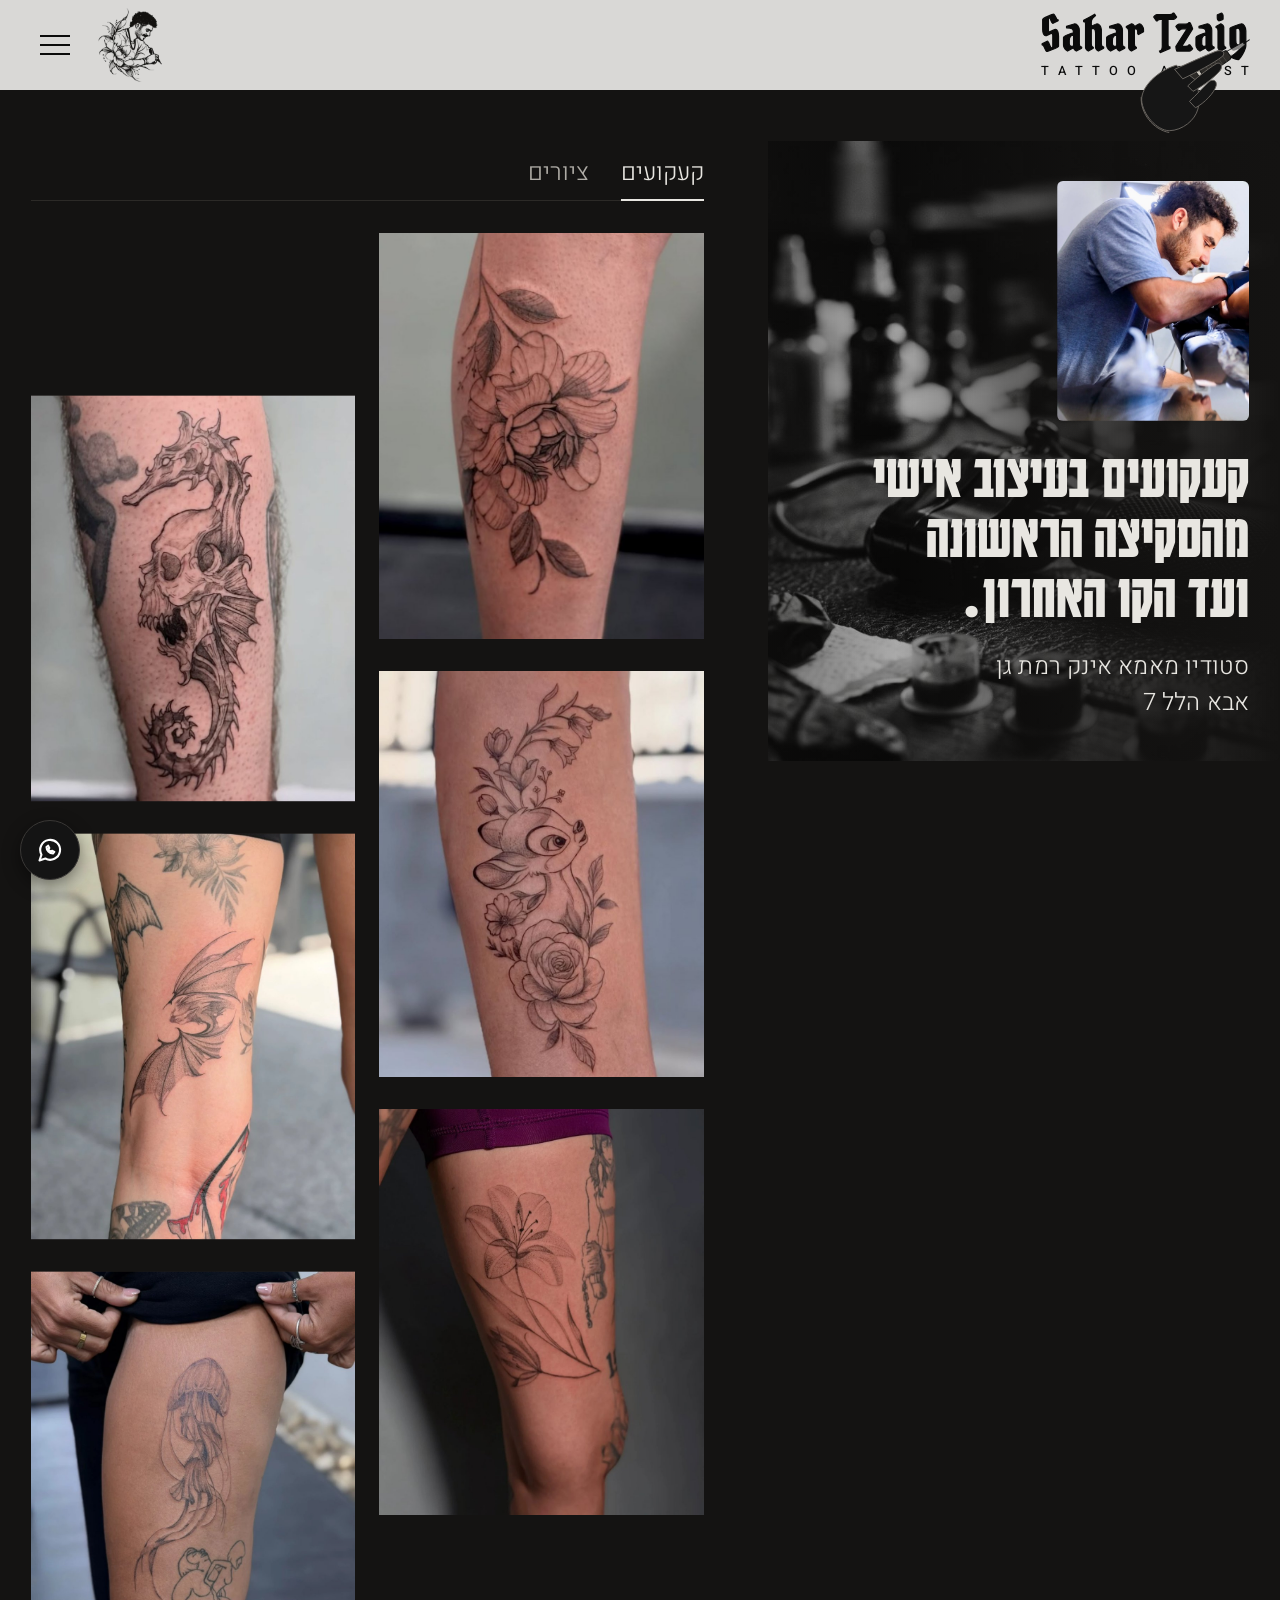
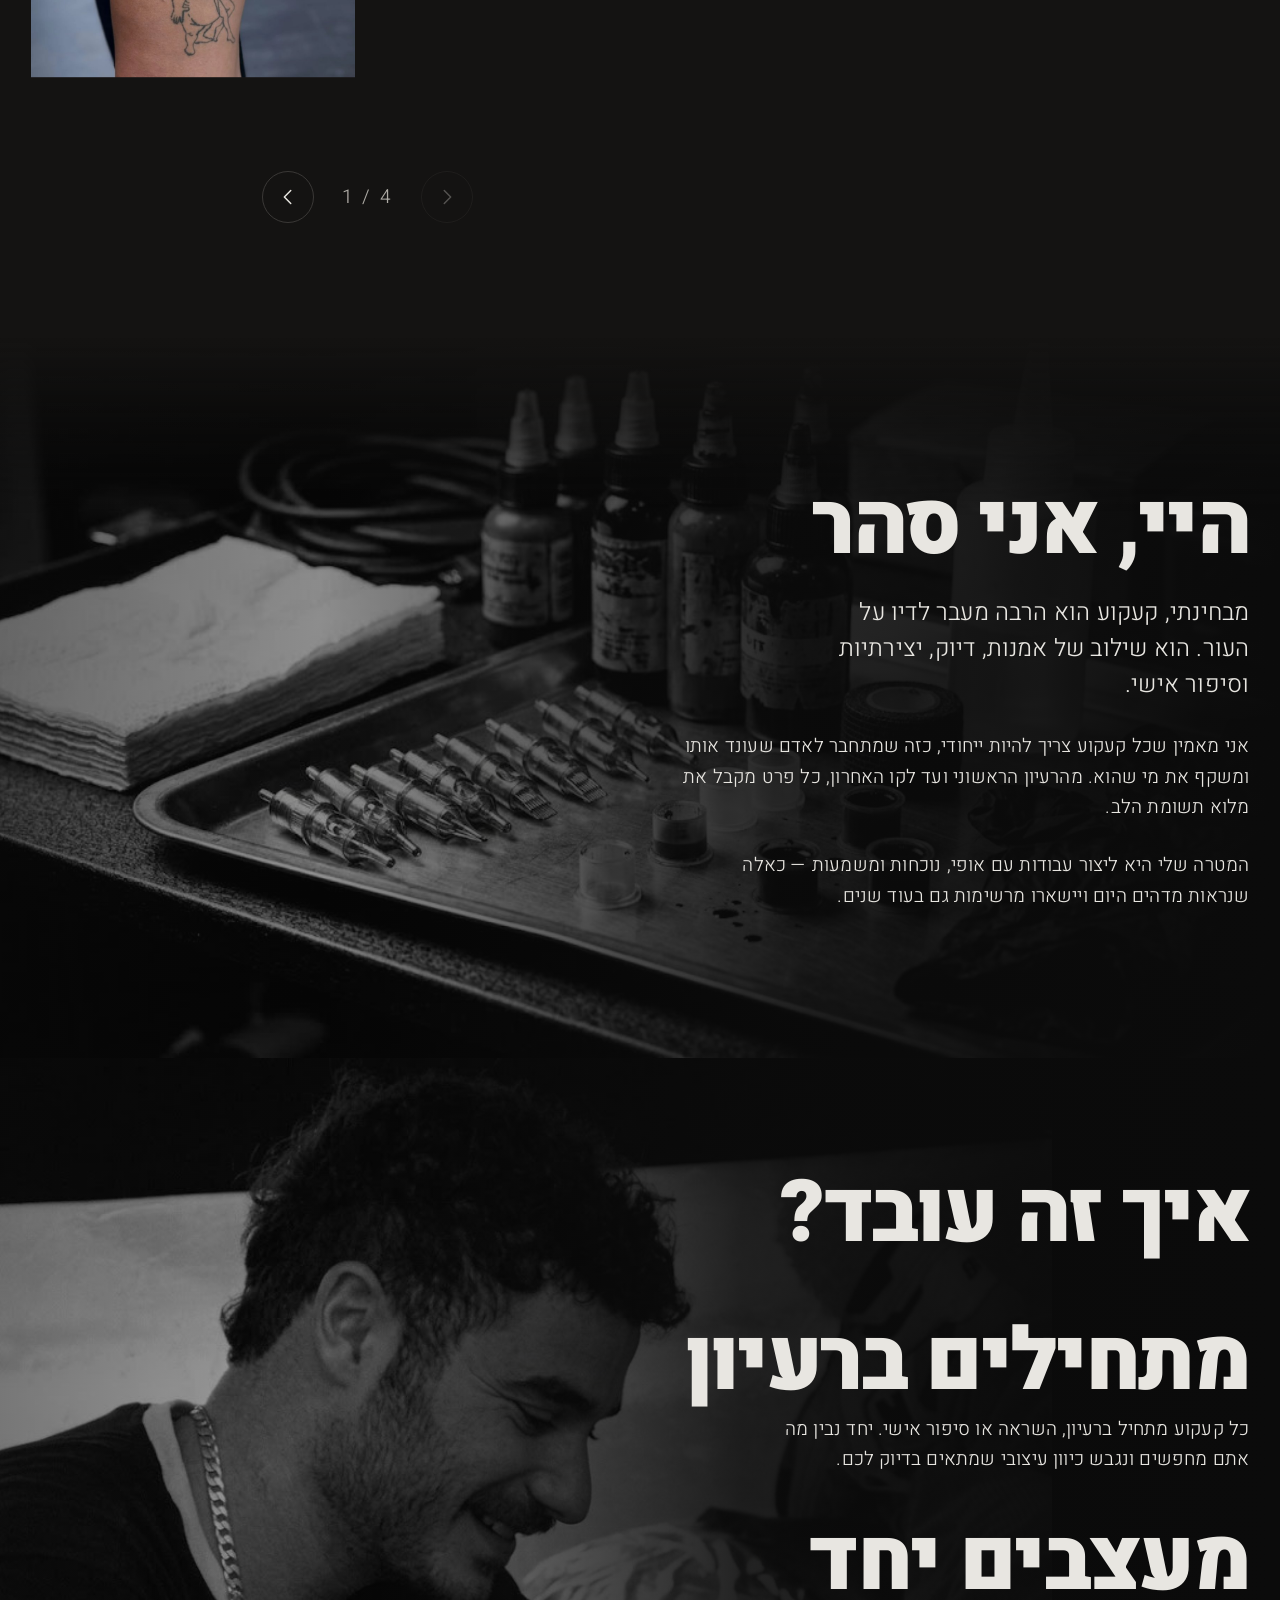
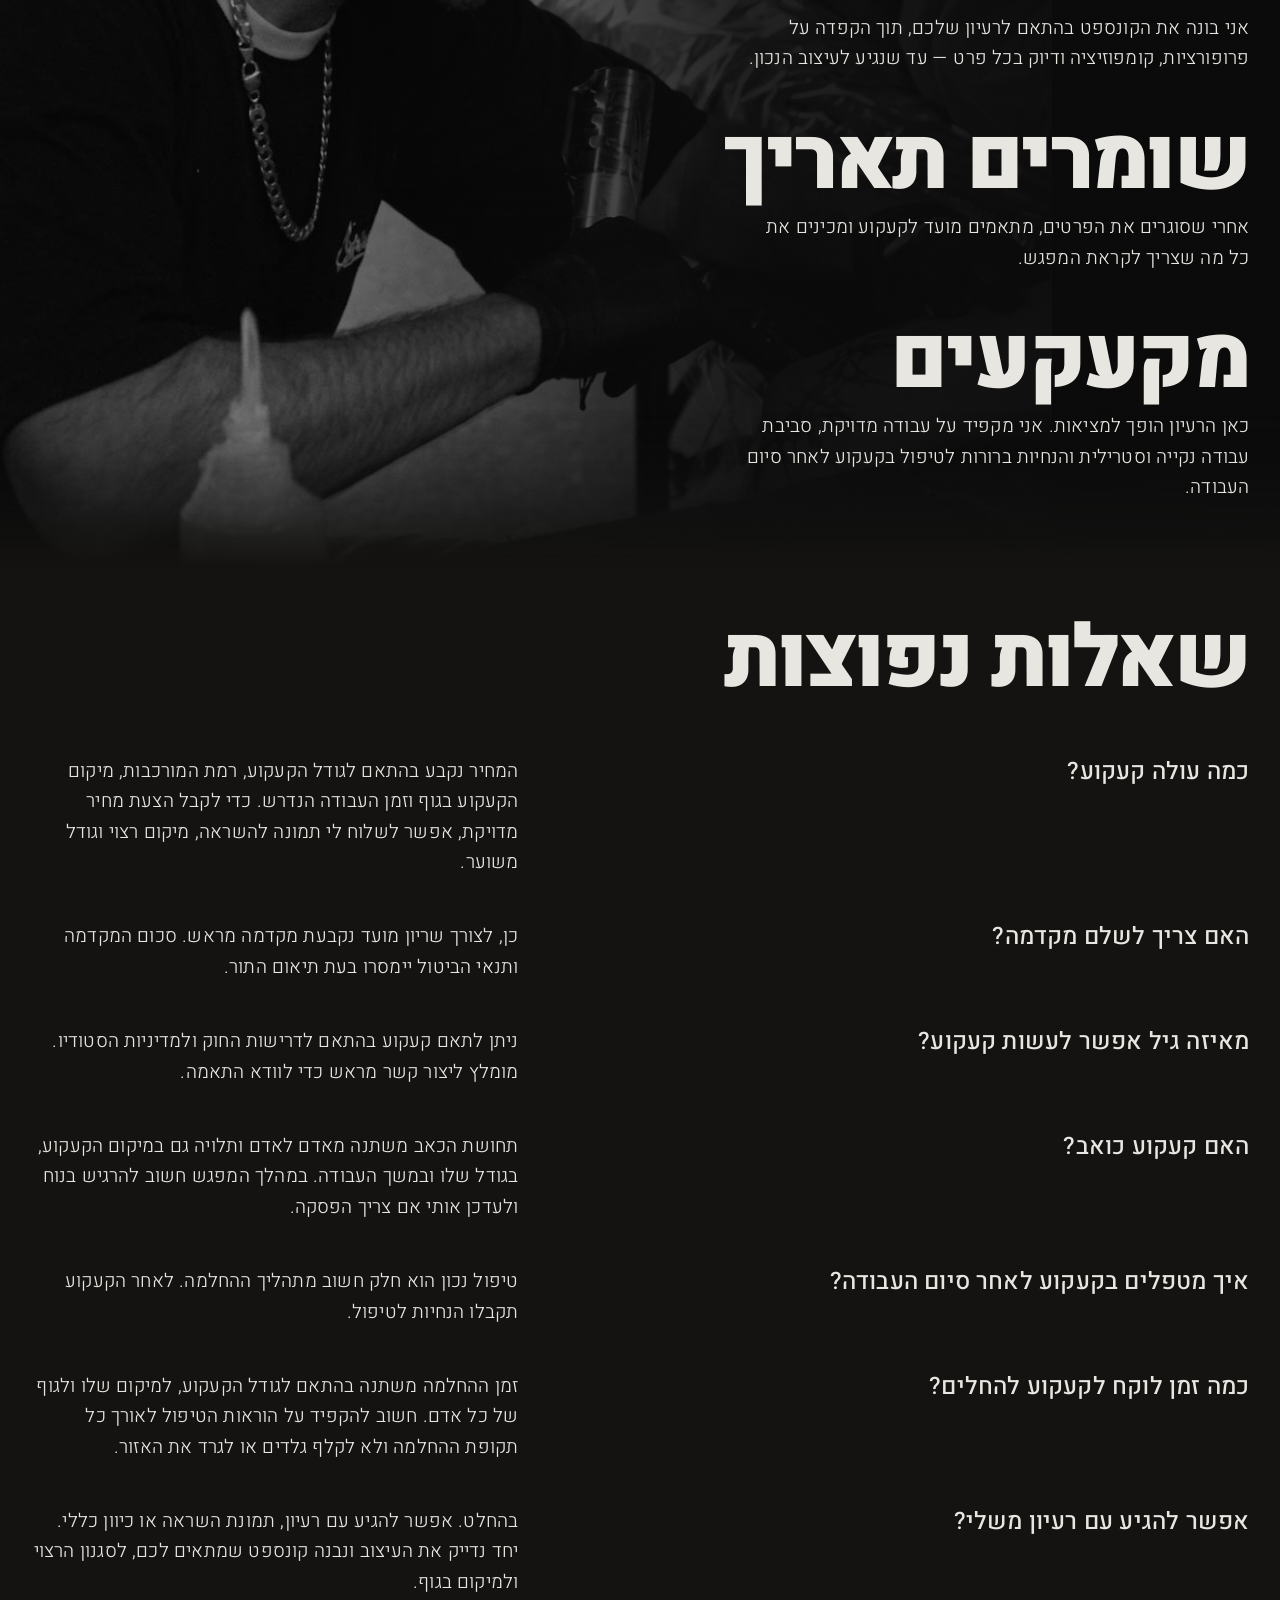
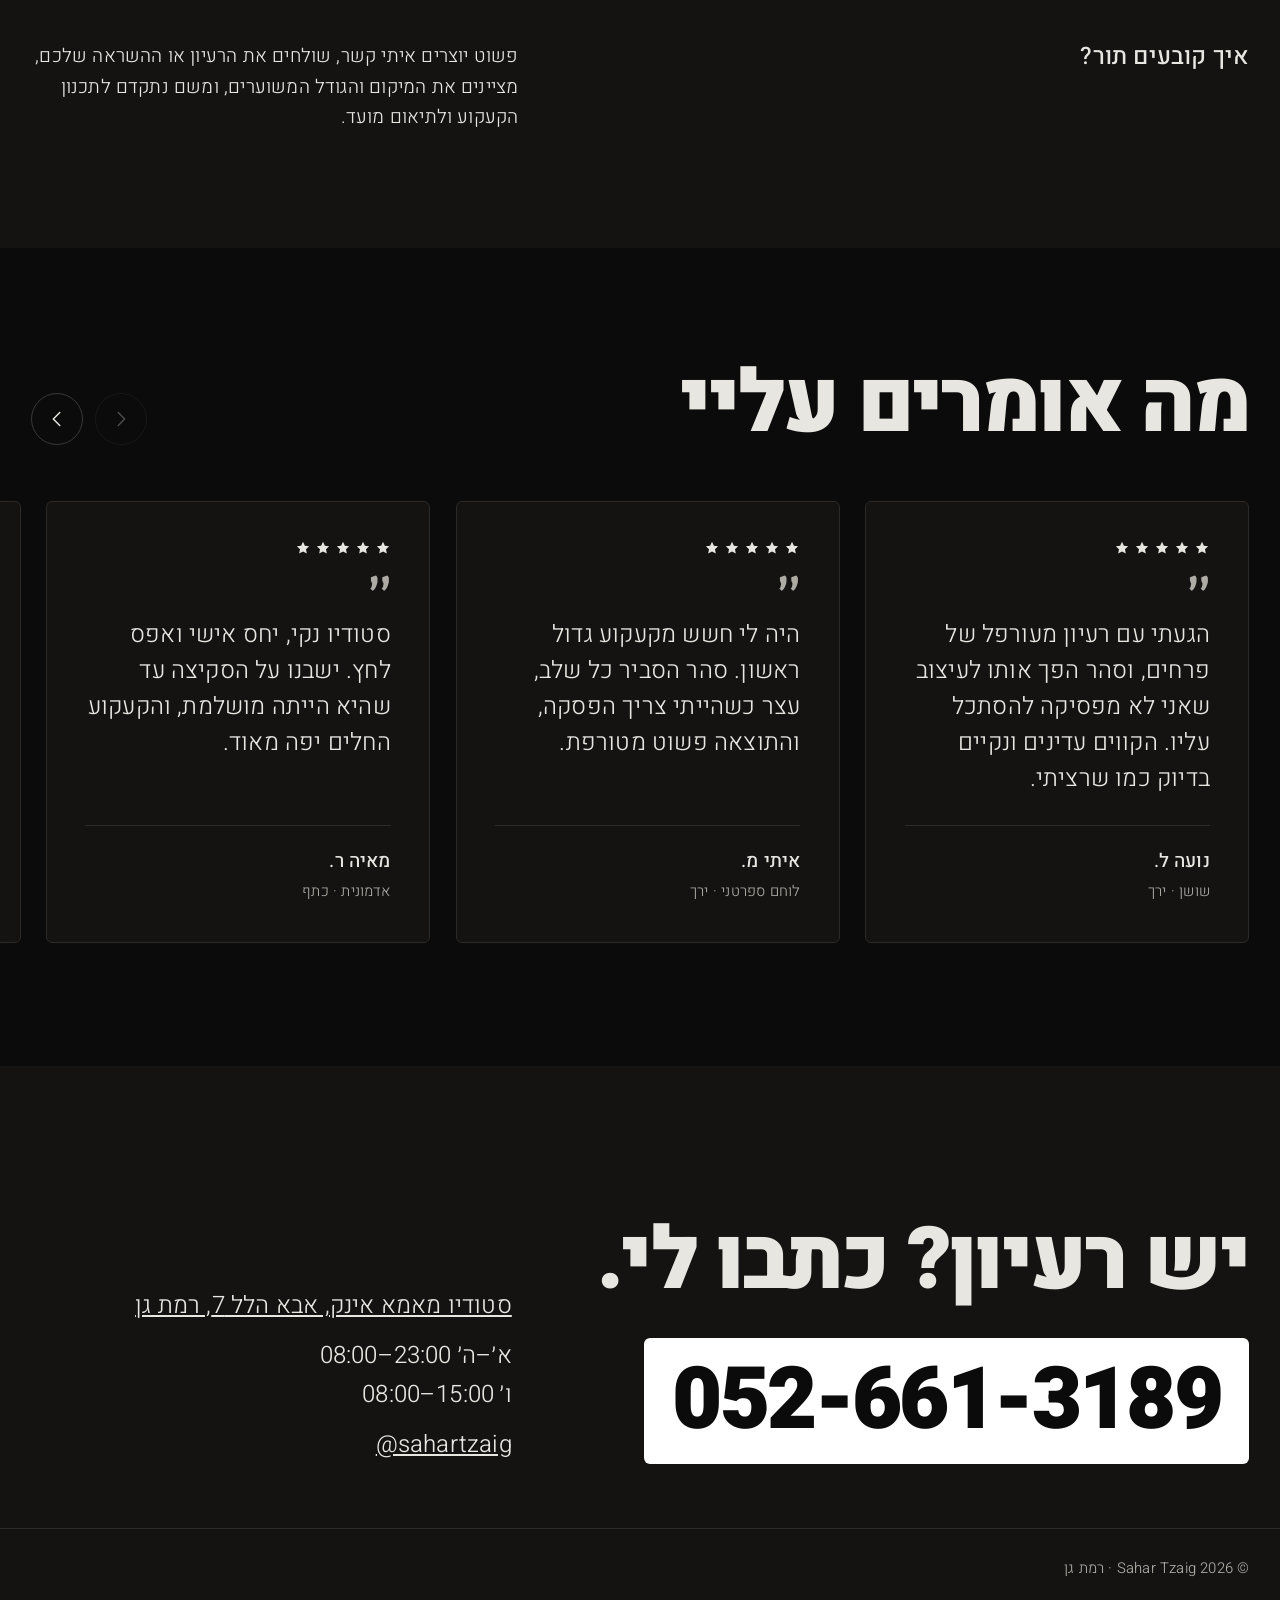
==== commit f31ee96f: "Add hidden long-press entry to the editing panel in the footer Co-Authored-By: Claude Opus 5.5 <nore" ====
--- a/index.html
+++ b/index.html
@@ -32,7 +32,7 @@
 
   <link rel="preload" href="assets/fonts/heebo-hebrew-300-normal.woff2" as="font" type="font/woff2" crossorigin>
   <link rel="preload" href="assets/fonts/pirata-one-latin-400-normal.woff2" as="font" type="font/woff2" crossorigin>
-  <link rel="stylesheet" href="assets/css/style.css?v=38">
+  <link rel="stylesheet" href="assets/css/style.css?v=39">
 
   <script type="application/ld+json">
   {
@@ -554,7 +554,7 @@
   </main>
 
   <footer class="footer">
-    <p class="footer__small">© <span data-year>2026</span> Sahar Tzaig · רמת גן</p>
+    <p class="footer__small">© <span data-year>2026</span> <span class="footer__admin">Sahar Tzaig</span> · רמת גן</p>
   </footer>
 
   <a class="float-wa" href="https://wa.me/972526613189?text=%D7%94%D7%99%D7%99%2C%20%D7%90%D7%A9%D7%9E%D7%97%20%D7%9C%D7%A7%D7%91%D7%95%D7%A2%20%D7%AA%D7%95%D7%A8%20%D7%9C%D7%A7%D7%A2%D7%A7%D7%95%D7%A2" target="_blank" rel="noopener" aria-label="שליחת הודעה בוואטסאפ">
@@ -603,6 +603,6 @@
 
   <script src="assets/vendor/gsap.min.js" defer></script>
   <script src="assets/vendor/ScrollTrigger.min.js" defer></script>
-  <script src="assets/js/main.js?v=37" defer></script>
+  <script src="assets/js/main.js?v=38" defer></script>
 </body>
 </html>
--- a/assets/css/style.css
+++ b/assets/css/style.css
@@ -469,6 +469,8 @@
 .footer { background: var(--surface); padding: 28px var(--m); border-top: 1px solid #2c2a28; }
 @media (max-width: 760px) { .footer { padding-bottom: 88px; } }
 .footer__small { font-size: var(--step-small); color: var(--muted); }
+/* הכניסה הנסתרת לפאנל הניהול: בלי תפריט העתקה של הטלפון בלחיצה ארוכה */
+.footer__admin { -webkit-touch-callout: none; -webkit-user-select: none; user-select: none; }
 
 /* ===== WhatsApp צף ===== */
 .float-wa {
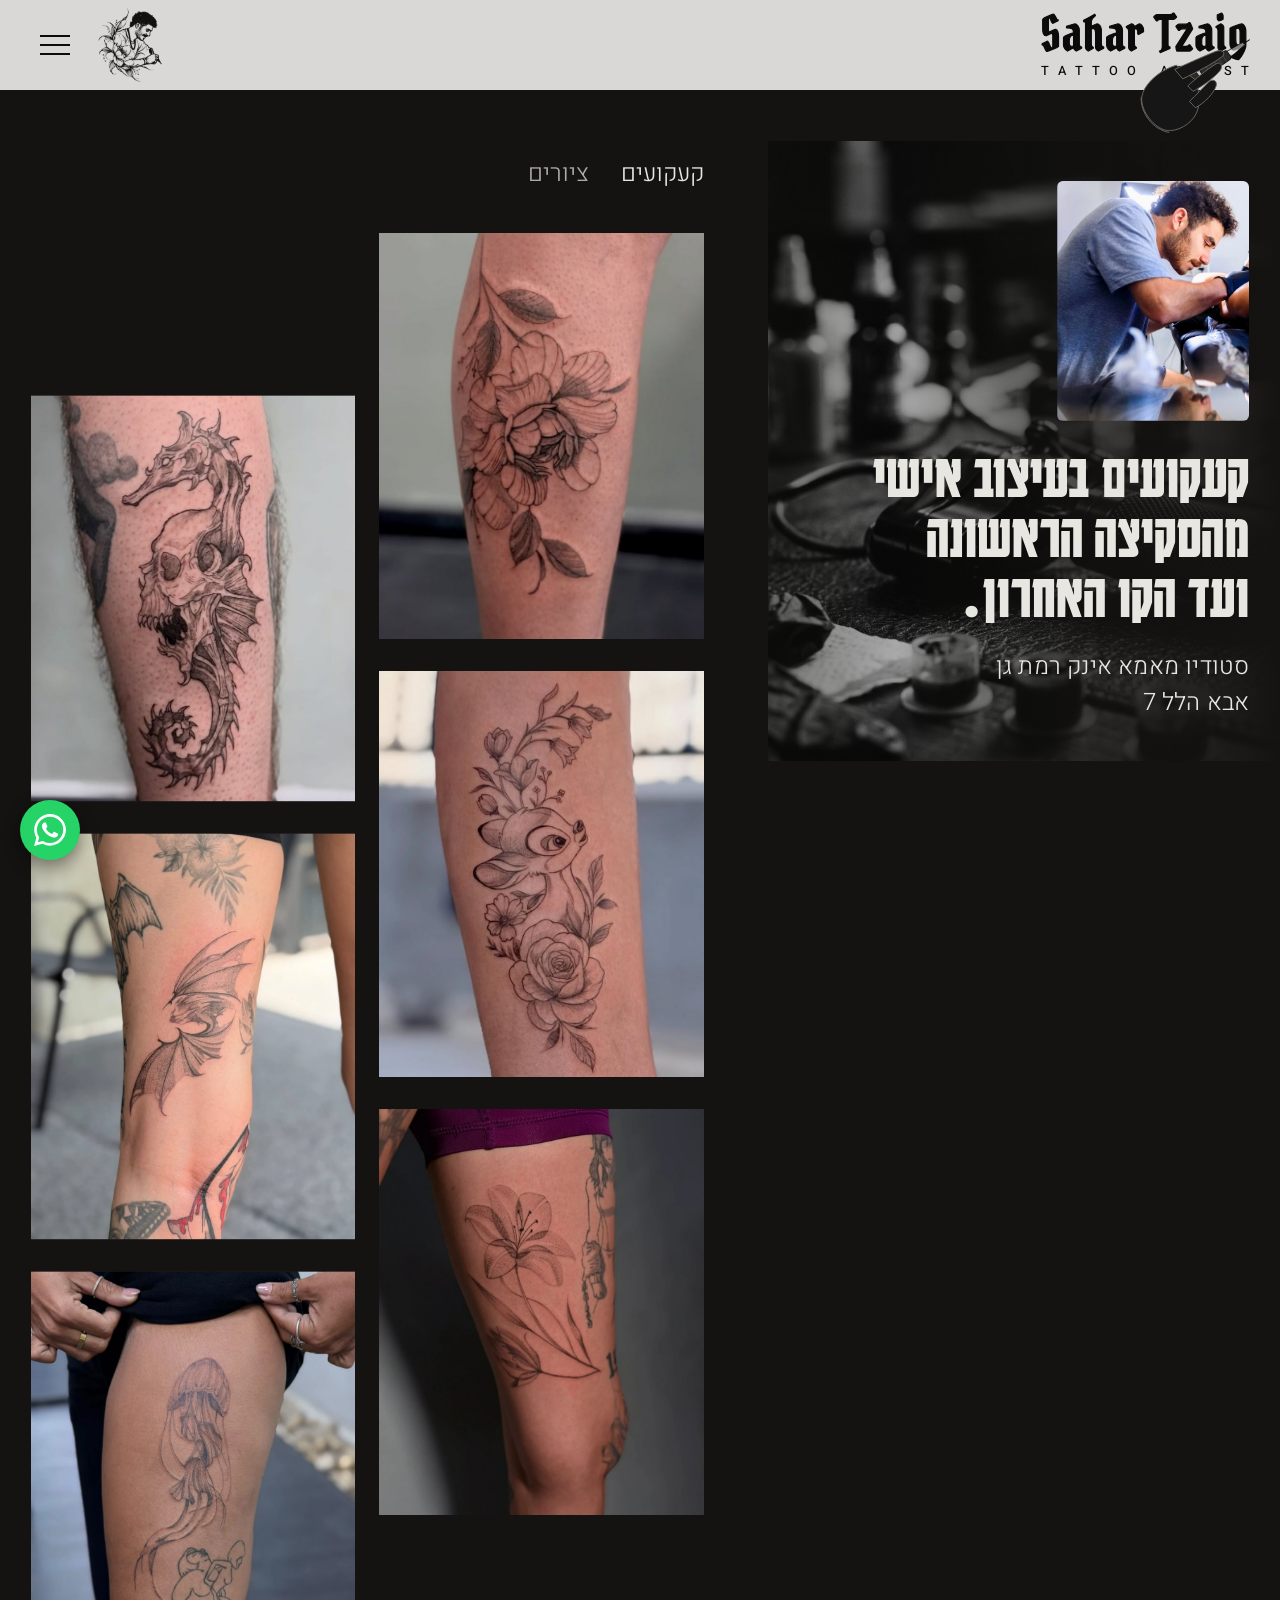
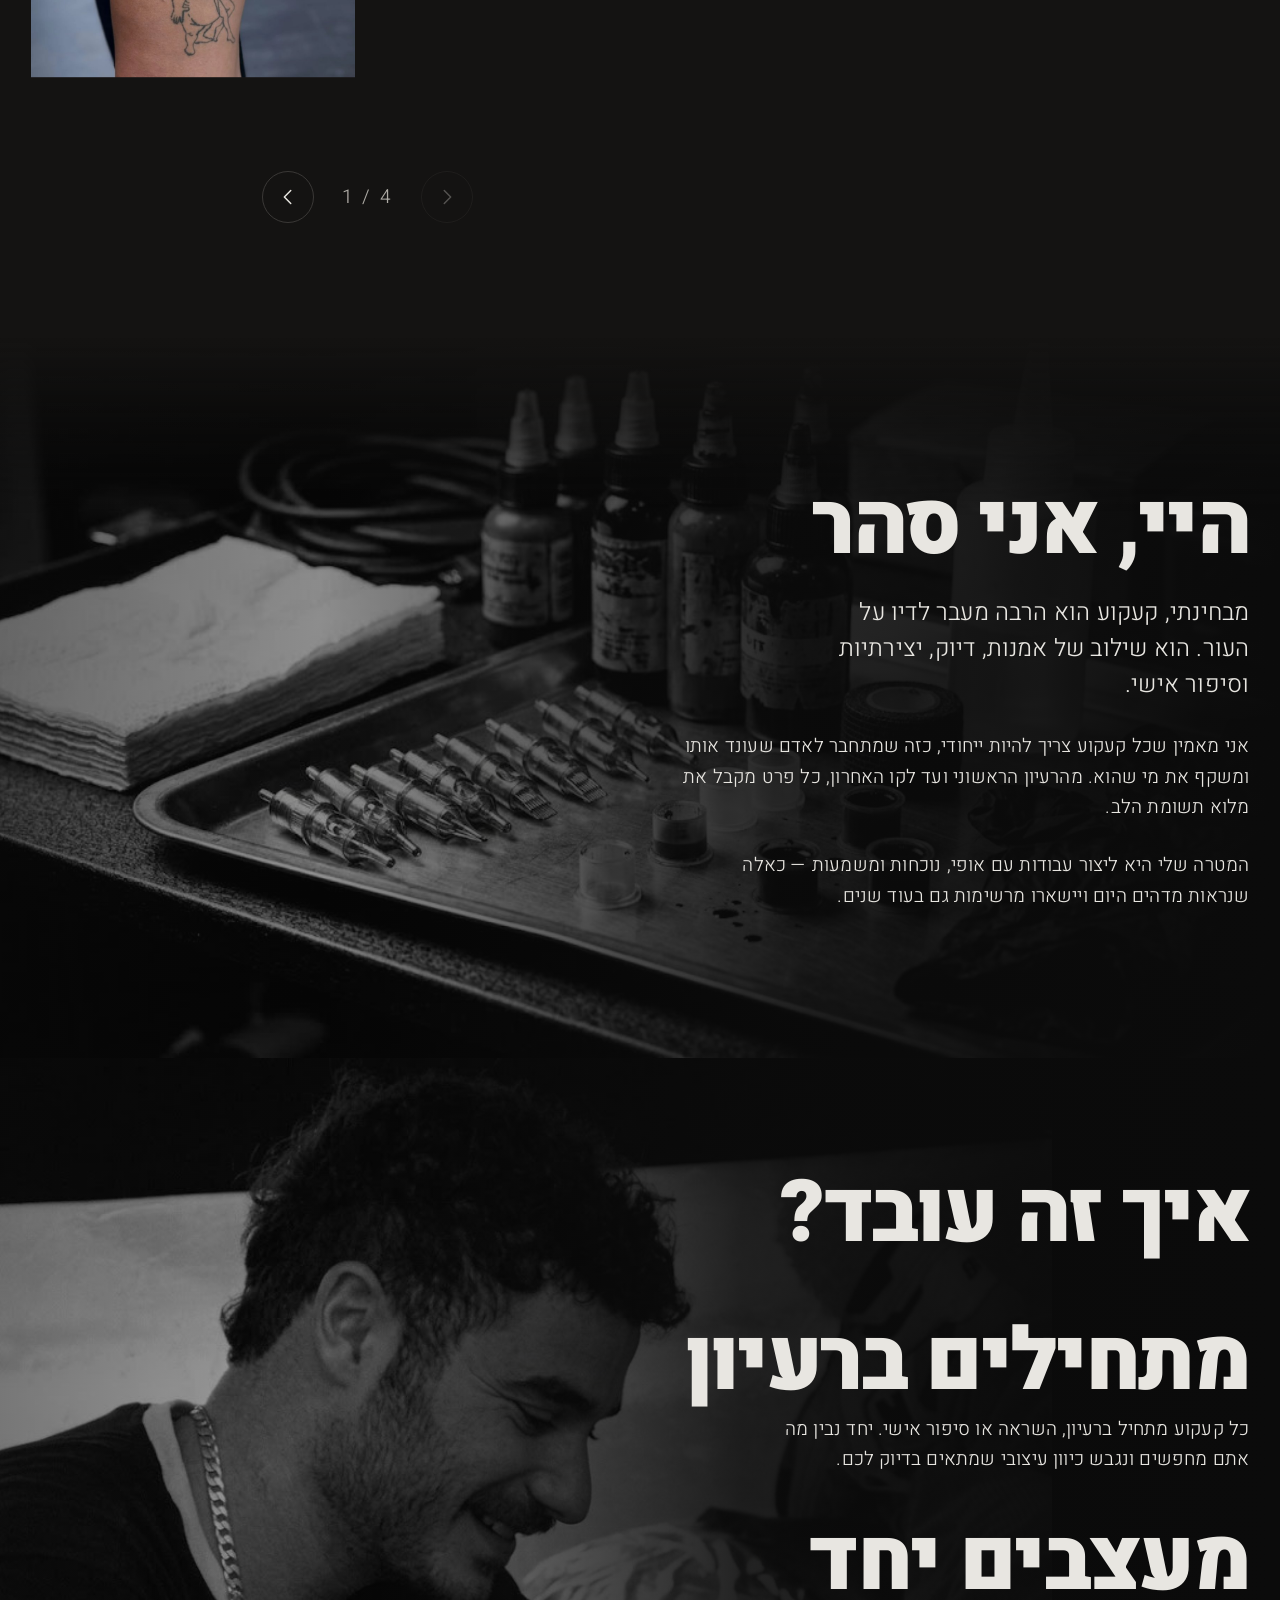
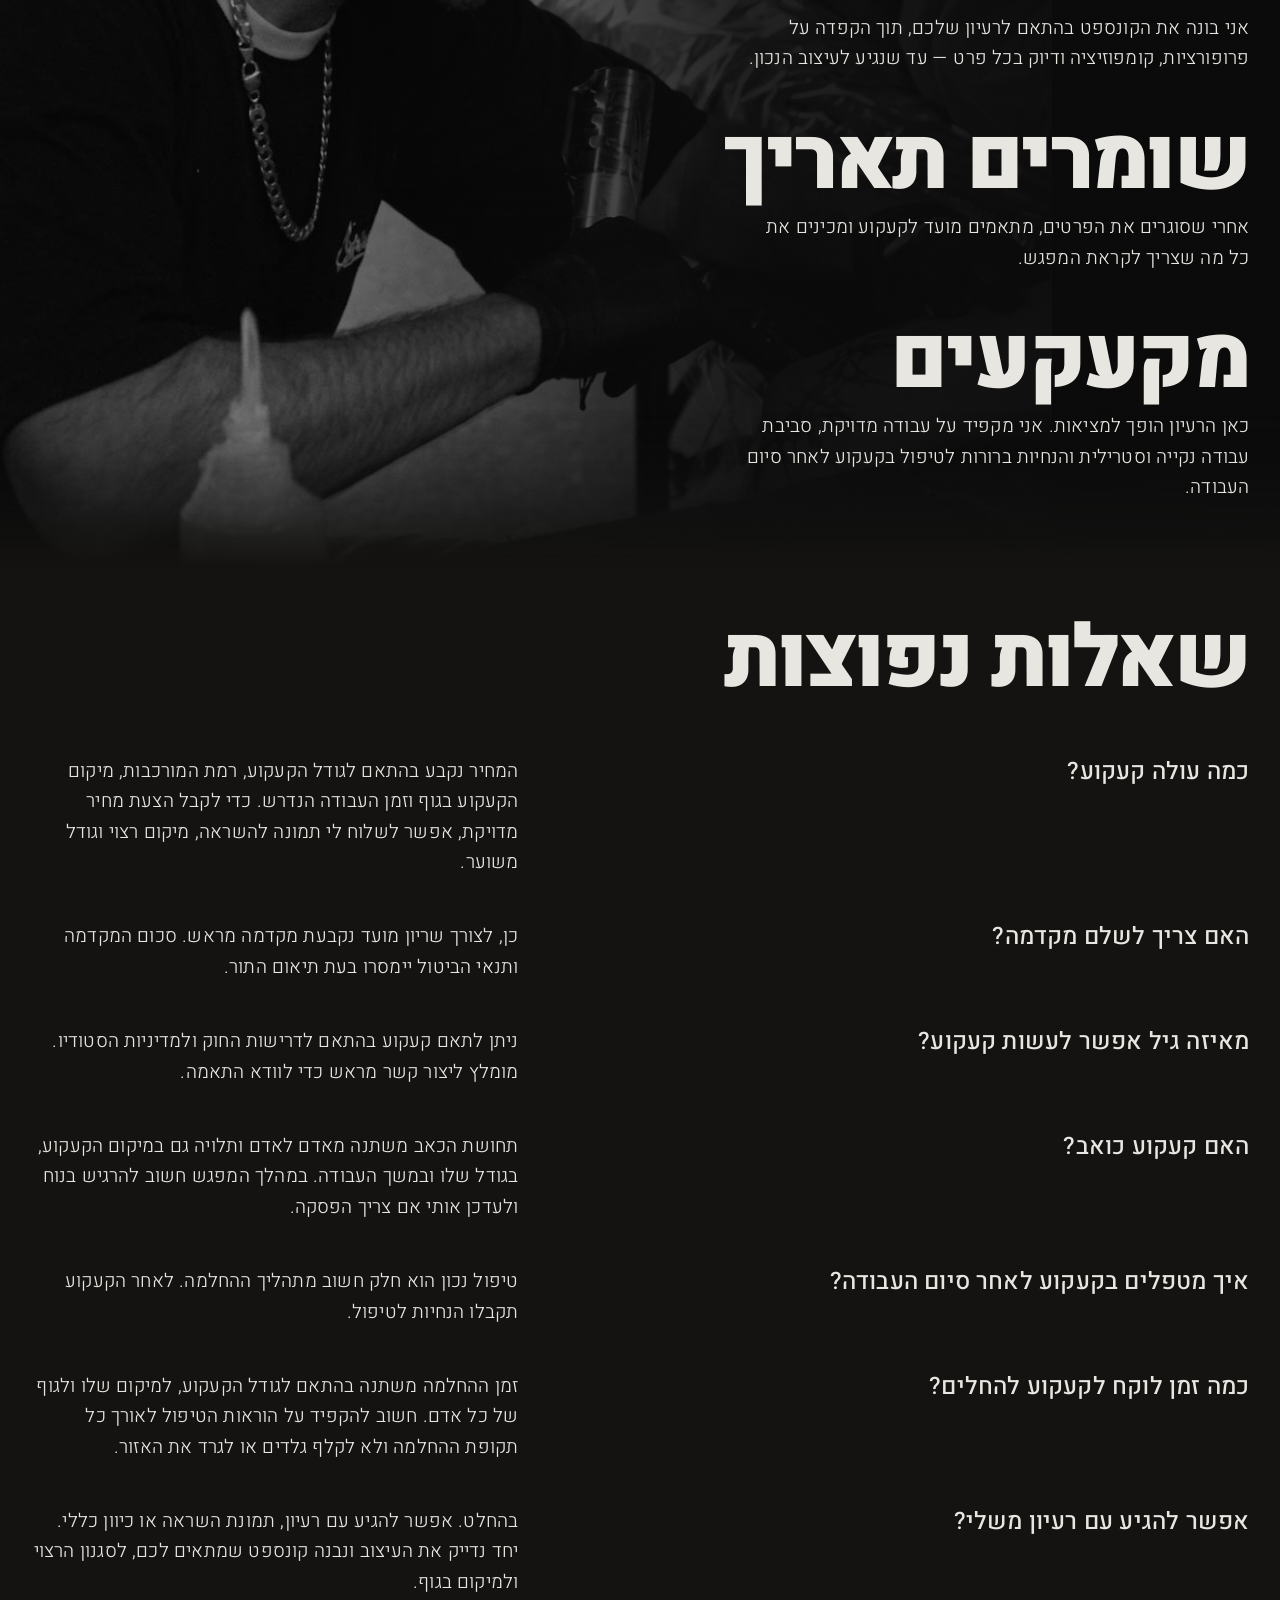
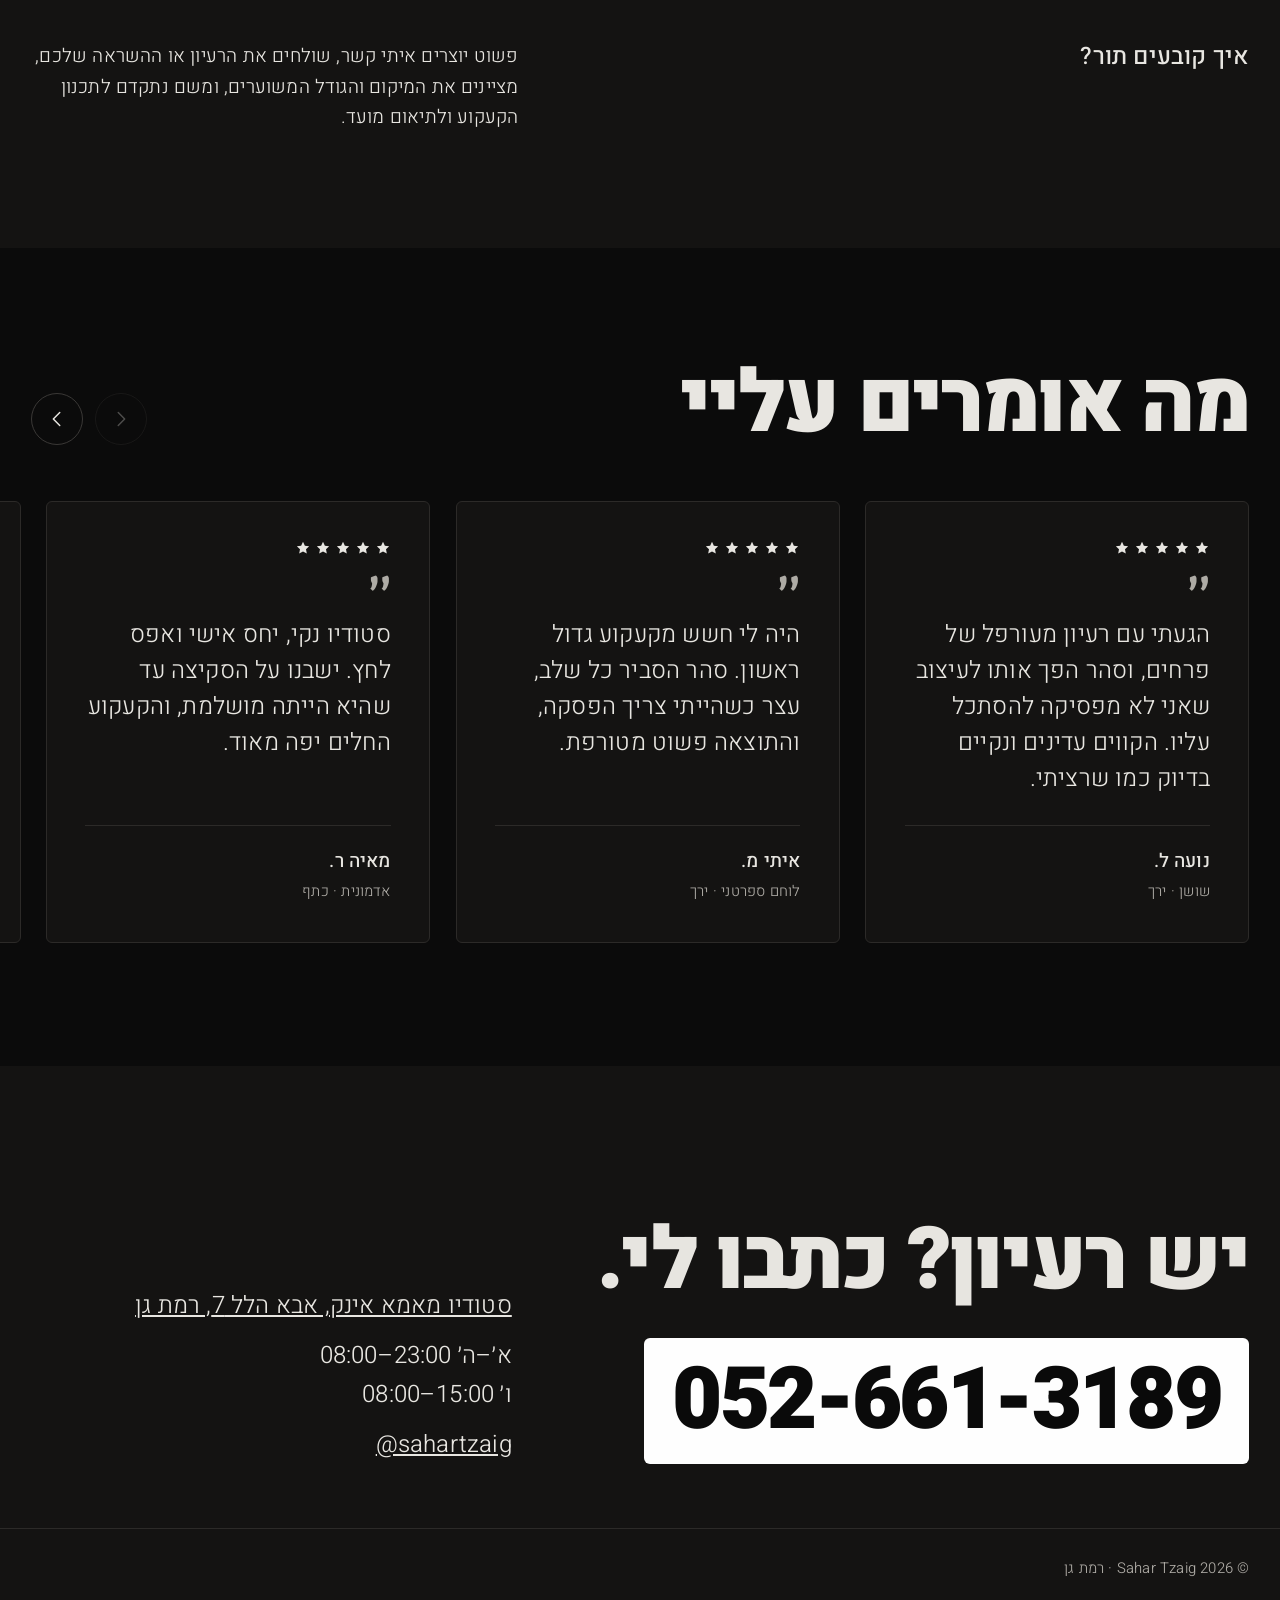
==== commit 4edea409: "Remove tab underlines; green WhatsApp button, raised higher Co-Authored-By: Claude Opus 5.5 <noreply" ====
--- a/index.html
+++ b/index.html
@@ -32,7 +32,7 @@
 
   <link rel="preload" href="assets/fonts/heebo-hebrew-300-normal.woff2" as="font" type="font/woff2" crossorigin>
   <link rel="preload" href="assets/fonts/pirata-one-latin-400-normal.woff2" as="font" type="font/woff2" crossorigin>
-  <link rel="stylesheet" href="assets/css/style.css?v=39">
+  <link rel="stylesheet" href="assets/css/style.css?v=40">
 
   <script type="application/ld+json">
   {
@@ -558,7 +558,7 @@
   </footer>
 
   <a class="float-wa" href="https://wa.me/972526613189?text=%D7%94%D7%99%D7%99%2C%20%D7%90%D7%A9%D7%9E%D7%97%20%D7%9C%D7%A7%D7%91%D7%95%D7%A2%20%D7%AA%D7%95%D7%A8%20%D7%9C%D7%A7%D7%A2%D7%A7%D7%95%D7%A2" target="_blank" rel="noopener" aria-label="שליחת הודעה בוואטסאפ">
-    <svg width="28" height="28" viewBox="0 0 24 24" fill="none" stroke="currentColor" stroke-width="1.8" stroke-linecap="round" stroke-linejoin="round" aria-hidden="true"><path d="M3 21l1.7-5A8.5 8.5 0 1 1 8 19.3z"/><path d="M9 9.5c0 3 2.5 5.5 5.5 5.5l1.2-1.4-2-1-1 .8a4 4 0 0 1-2.1-2.1l.8-1-1-2z"/></svg>
+    <svg width="32" height="32" viewBox="0 0 24 24" fill="currentColor" aria-hidden="true"><path d="M17.472 14.382c-.297-.149-1.758-.867-2.03-.967-.273-.099-.471-.148-.67.15-.197.297-.767.966-.94 1.164-.173.199-.347.223-.644.075-.297-.15-1.255-.463-2.39-1.475-.883-.788-1.48-1.761-1.653-2.059-.173-.297-.018-.458.13-.606.134-.133.298-.347.446-.52.149-.174.198-.298.298-.497.099-.198.05-.371-.025-.52-.075-.149-.669-1.612-.916-2.207-.242-.579-.487-.5-.669-.51-.173-.008-.371-.01-.57-.01-.198 0-.52.074-.792.372-.272.297-1.04 1.016-1.04 2.479 0 1.462 1.065 2.875 1.213 3.074.149.198 2.096 3.2 5.077 4.487.709.306 1.262.489 1.694.625.712.227 1.36.195 1.871.118.571-.085 1.758-.719 2.006-1.413.248-.694.248-1.289.173-1.413-.074-.124-.272-.198-.57-.347m-5.421 7.403h-.004a9.87 9.87 0 0 1-5.031-1.378l-.361-.214-3.741.982.998-3.648-.235-.374a9.86 9.86 0 0 1-1.51-5.26c.001-5.45 4.436-9.884 9.888-9.884 2.64 0 5.122 1.03 6.988 2.898a9.825 9.825 0 0 1 2.893 6.994c-.003 5.45-4.437 9.884-9.885 9.884m8.413-18.297A11.815 11.815 0 0 0 12.05 0C5.495 0 .16 5.335.157 11.892c0 2.096.547 4.142 1.588 5.945L.057 24l6.305-1.654a11.882 11.882 0 0 0 5.683 1.448h.005c6.554 0 11.89-5.335 11.893-11.893a11.821 11.821 0 0 0-3.48-8.413z"/></svg>
   </a>
 
 
--- a/assets/css/style.css
+++ b/assets/css/style.css
@@ -339,7 +339,7 @@
 /* הלשוניות נצמדות מעל העבודות, כך שתמיד אפשר להחליף בין קעקועים לציורים */
 .work__controls {
   grid-column: 2; grid-row: 1; position: sticky; top: var(--bar-h); z-index: 3;
-  background: var(--surface); padding: 12px 0 0; border-bottom: 1px solid #2c2a27;
+  background: var(--surface); padding: 12px 0 0;
 }
 
 .work__list {
@@ -356,12 +356,12 @@
 
 .tabs { display: flex; gap: 32px; }
 .tabs button {
-  min-height: 48px; padding: 0 0 6px; margin-bottom: -1px; border: 0; border-bottom: 2px solid transparent; cursor: pointer;
+  min-height: 48px; padding: 0 0 6px; border: 0; cursor: pointer;
   background: transparent; color: var(--muted); font: inherit; font-size: var(--step-lead);
-  transition: color .2s var(--ease), border-color .2s var(--ease);
+  transition: color .2s var(--ease);
 }
 .tabs button:hover { color: var(--ink); }
-.tabs button[aria-pressed="true"] { color: var(--ink); border-bottom-color: var(--ink); }
+.tabs button[aria-pressed="true"] { color: var(--ink); }
 
 /* ===== About ===== */
 .about {
@@ -467,20 +467,20 @@
 
 /* ===== Footer ===== */
 .footer { background: var(--surface); padding: 28px var(--m); border-top: 1px solid #2c2a28; }
-@media (max-width: 760px) { .footer { padding-bottom: 88px; } }
+@media (max-width: 760px) { .footer { padding-bottom: 108px; } }
 .footer__small { font-size: var(--step-small); color: var(--muted); }
 /* הכניסה הנסתרת לפאנל הניהול: בלי תפריט העתקה של הטלפון בלחיצה ארוכה */
 .footer__admin { -webkit-touch-callout: none; -webkit-user-select: none; user-select: none; }
 
 /* ===== WhatsApp צף ===== */
 .float-wa {
-  position: fixed; left: 20px; bottom: 20px; z-index: 50;
+  position: fixed; left: 20px; bottom: 40px; z-index: 50;
   width: 60px; height: 60px; display: flex; align-items: center; justify-content: center;
-  border-radius: 50%; background: #141414; color: #ffffff; border: 1px solid #3a3836;
+  border-radius: 50%; background: #25d366; color: #ffffff;   /* הצבעים של וואטסאפ */
   box-shadow: 0 6px 18px rgba(0, 0, 0, .45);
   transition: background-color .2s var(--ease), transform .2s var(--ease);
 }
-.float-wa:hover { background: #262422; }
+.float-wa:hover { background: #1ebe5b; }
 .float-wa:active { transform: scale(.94); }
 
 /* ===== Phone ===== */
@@ -518,7 +518,7 @@
       url('../img/how-bg.jpg') center top / 100% auto no-repeat;
   }
   .about::before { background: linear-gradient(rgba(11, 11, 11, .78), rgba(11, 11, 11, .78)), url('../img/about-bg.jpg') 30% center / cover no-repeat; }
-  .float-wa { left: 12px; bottom: 12px; width: 56px; height: 56px; }
+  .float-wa { left: 14px; bottom: 32px; width: 56px; height: 56px; }
   .hand-layer { bottom: auto; height: var(--bar-h); }
 }
 
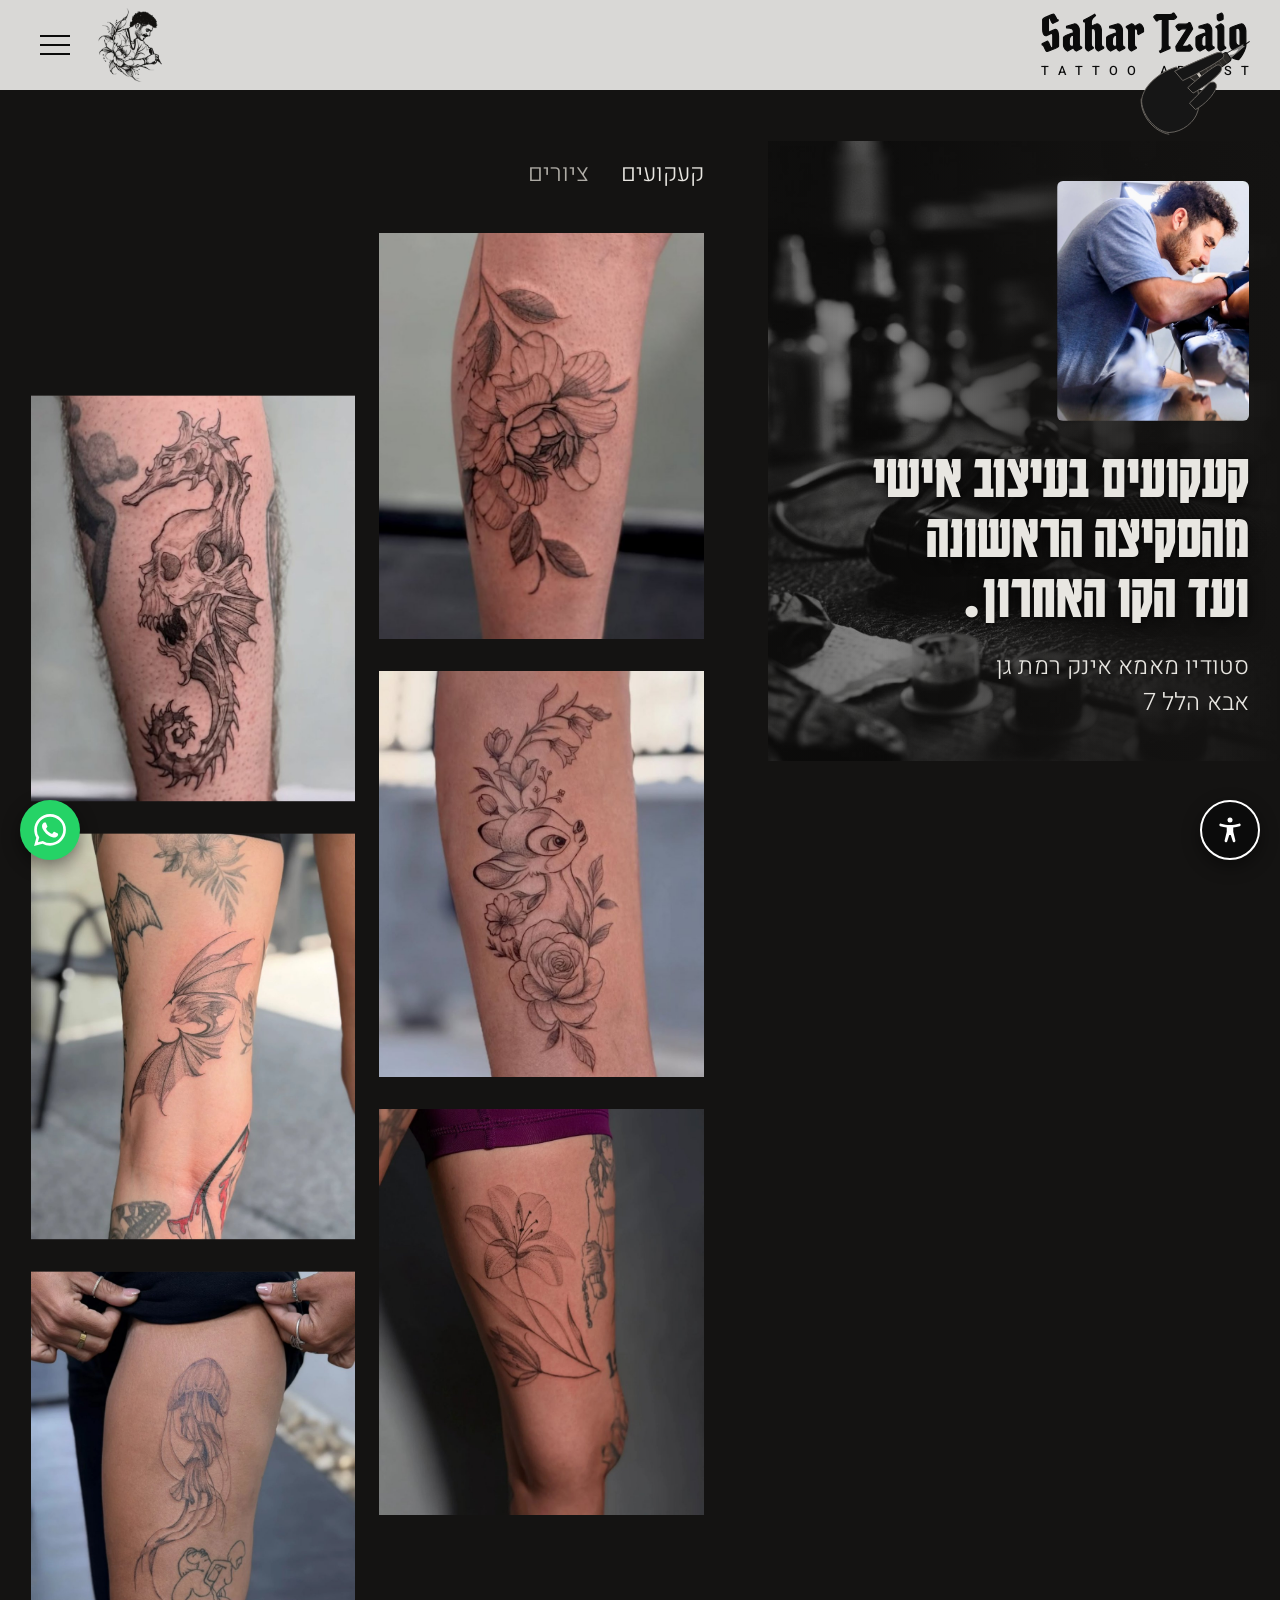
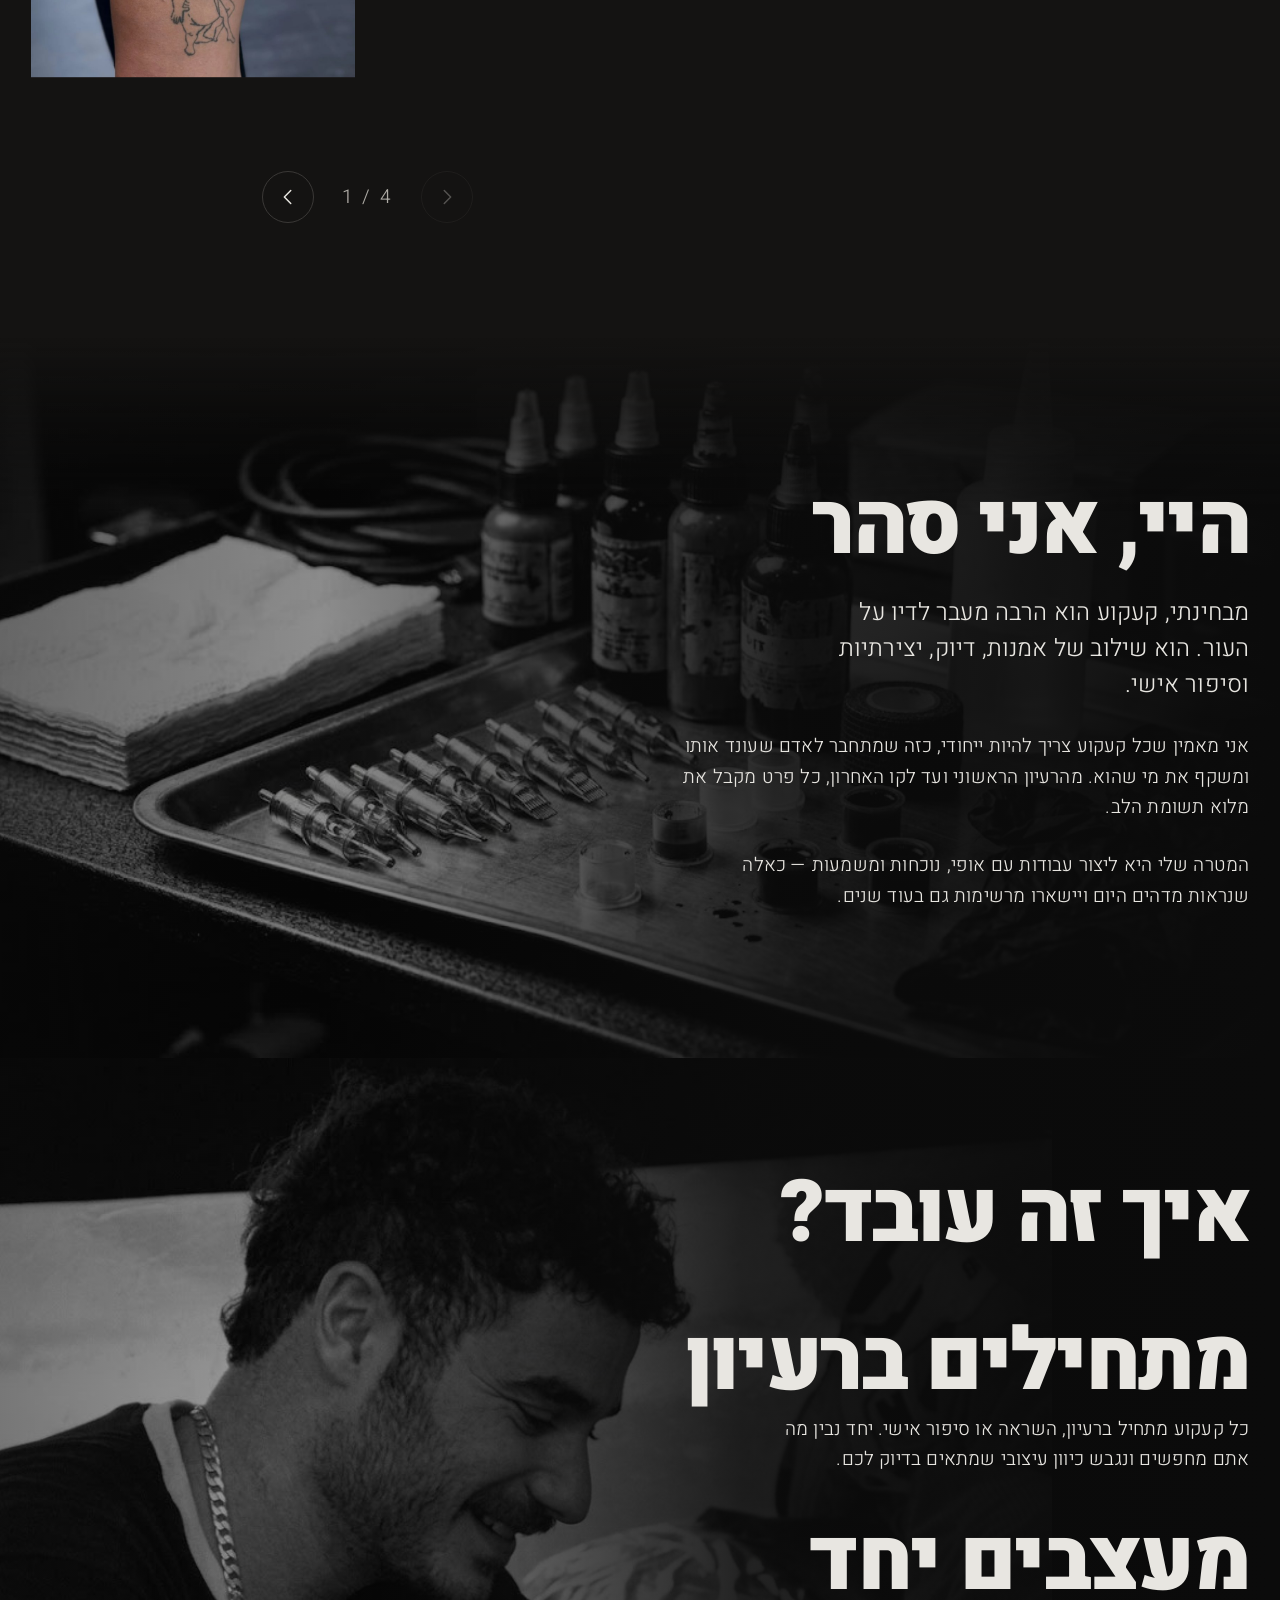
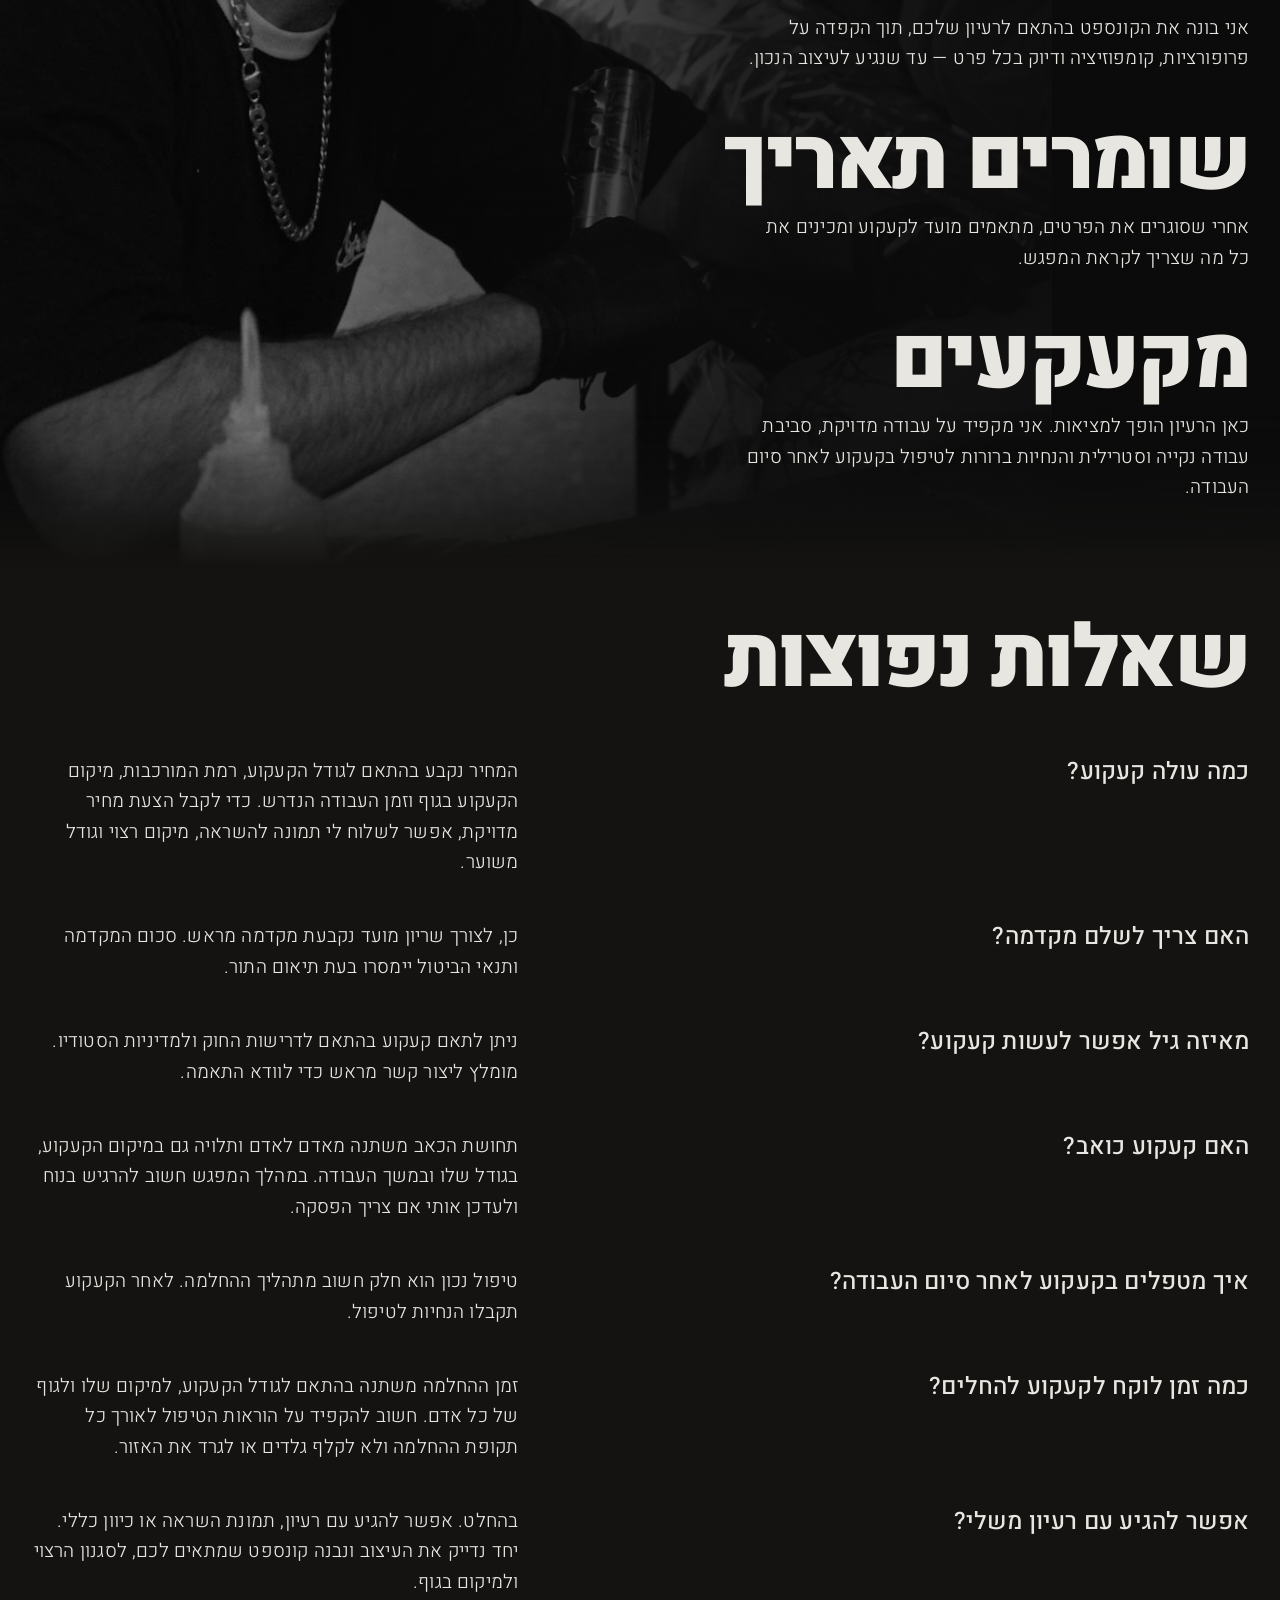
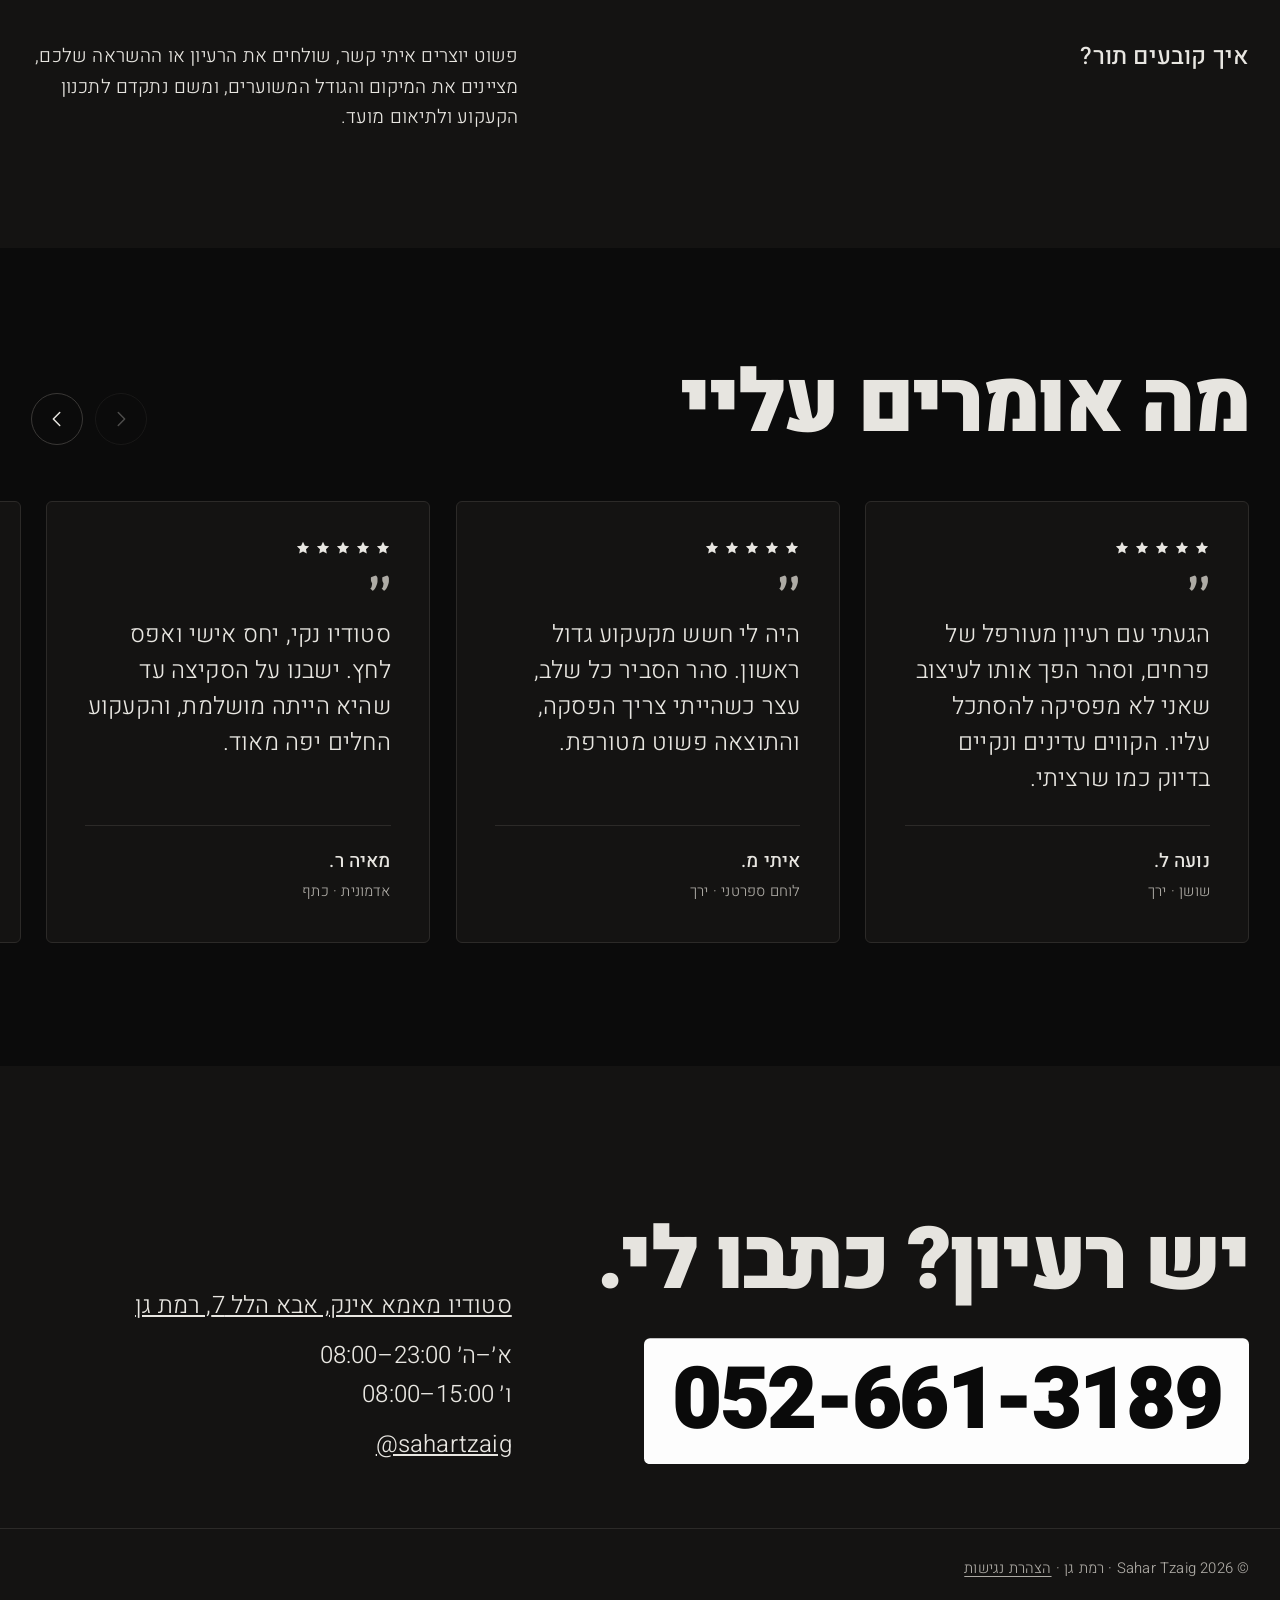
==== commit 8b699fd3: "Accessibility: own accessibility menu, statement page, and fixes from an audit - Accessibility menu " ====
--- a/index.html
+++ b/index.html
@@ -11,12 +11,20 @@
   <link rel="icon" href="assets/img/icon-192.png" type="image/png" sizes="192x192">
   <link rel="apple-touch-icon" href="assets/img/apple-touch-icon.png">
   <script>
-    document.documentElement.classList.add('js');
-    if (!window.matchMedia('(prefers-reduced-motion: reduce)').matches) {
-      document.documentElement.classList.add('motion', 'intro');
-      // רשת ביטחון: אם הסקריפט לא רץ, התוכן מופיע בכל זאת
-      setTimeout(function () { document.documentElement.classList.remove('intro'); }, 3000);
-    }
+    (function () {
+      var root = document.documentElement;
+      root.classList.add('js');
+      // הגדרות הנגישות שהמבקר בחר בביקור קודם, לפני שהעמוד מצויר
+      var a11y = {};
+      try { a11y = JSON.parse(localStorage.getItem('a11y')) || {}; } catch (e) {}
+      if (a11y.text) root.classList.add('a11y-t' + a11y.text);
+      ['contrast', 'links', 'font', 'calm'].forEach(function (k) { if (a11y[k]) root.classList.add('a11y-' + k); });
+      if (!a11y.calm && !window.matchMedia('(prefers-reduced-motion: reduce)').matches) {
+        root.classList.add('motion', 'intro');
+        // רשת ביטחון: אם הסקריפט לא רץ, התוכן מופיע בכל זאת
+        setTimeout(function () { root.classList.remove('intro'); }, 3000);
+      }
+    })();
   </script>
 
   <meta property="og:type" content="website">
@@ -32,7 +40,7 @@
 
   <link rel="preload" href="assets/fonts/heebo-hebrew-300-normal.woff2" as="font" type="font/woff2" crossorigin>
   <link rel="preload" href="assets/fonts/pirata-one-latin-400-normal.woff2" as="font" type="font/woff2" crossorigin>
-  <link rel="stylesheet" href="assets/css/style.css?v=40">
+  <link rel="stylesheet" href="assets/css/style.css?v=d469e4a3">
 
   <script type="application/ld+json">
   {
@@ -111,7 +119,7 @@
       <span class="bar__tag" aria-hidden="true"><span>T</span><span>A</span><span>T</span><span>T</span><span>O</span><span>O</span><span class="bar__tag-gap"></span><span>A</span><span>R</span><span>T</span><span>I</span><span>S</span><span>T</span></span>
     </a>
     <div class="bar__end">
-      <button class="bar__logo-btn" type="button" aria-haspopup="dialog" aria-controls="card" aria-label="כרטיס הביקור של סהר">
+      <button class="bar__logo-btn" type="button" aria-haspopup="dialog" aria-label="כרטיס הביקור של סהר">
         <img class="bar__logo" src="assets/img/logo-ink-small.webp?v=2" width="200" height="228" alt="">
       </button>
       <button class="menu-btn" type="button" aria-expanded="false" aria-controls="menu" aria-label="פתיחת התפריט">
@@ -131,7 +139,7 @@
       <a href="#contact">צור קשר</a>
     </nav>
     <div class="menu__foot">
-      <a class="btn" href="https://wa.me/972526613189?text=%D7%94%D7%99%D7%99%2C%20%D7%90%D7%A9%D7%9E%D7%97%20%D7%9C%D7%A7%D7%91%D7%95%D7%A2%20%D7%AA%D7%95%D7%A8%20%D7%9C%D7%A7%D7%A2%D7%A7%D7%95%D7%A2" target="_blank" rel="noopener"><svg width="22" height="22" viewBox="0 0 24 24" fill="none" stroke="currentColor" stroke-width="1.8" stroke-linecap="round" stroke-linejoin="round" aria-hidden="true"><path d="M3 21l1.7-5A8.5 8.5 0 1 1 8 19.3z"/><path d="M9 9.5c0 3 2.5 5.5 5.5 5.5l1.2-1.4-2-1-1 .8a4 4 0 0 1-2.1-2.1l.8-1-1-2z"/></svg>לקביעת תור בוואטסאפ</a>
+      <a class="btn" href="https://wa.me/972526613189?text=%D7%94%D7%99%D7%99%2C%20%D7%90%D7%A9%D7%9E%D7%97%20%D7%9C%D7%A7%D7%91%D7%95%D7%A2%20%D7%AA%D7%95%D7%A8%20%D7%9C%D7%A7%D7%A2%D7%A7%D7%95%D7%A2" target="_blank" rel="noopener"><svg width="22" height="22" viewBox="0 0 24 24" fill="none" stroke="currentColor" stroke-width="1.8" stroke-linecap="round" stroke-linejoin="round" aria-hidden="true"><path d="M3 21l1.7-5A8.5 8.5 0 1 1 8 19.3z"/><path d="M9 9.5c0 3 2.5 5.5 5.5 5.5l1.2-1.4-2-1-1 .8a4 4 0 0 1-2.1-2.1l.8-1-1-2z"/></svg>לקביעת תור בוואטסאפ <span class="sr-only">(נפתח בחלון חדש)</span></a>
       <p>סטודיו מאמא אינק<br>אבא הלל 7, רמת גן</p>
       </div>
   </div>
@@ -149,7 +157,7 @@
         <span class="hero__rule" aria-hidden="true"></span>
         <p class="lead">קעקועים בעיצוב אישי, מהסקיצה הראשונה ועד הקו האחרון. סטודיו פרטי ברמת גן</p>
         <div class="actions is-stacked">
-          <a class="btn" href="https://wa.me/972526613189?text=%D7%94%D7%99%D7%99%2C%20%D7%90%D7%A9%D7%9E%D7%97%20%D7%9C%D7%A7%D7%91%D7%95%D7%A2%20%D7%AA%D7%95%D7%A8%20%D7%9C%D7%A7%D7%A2%D7%A7%D7%95%D7%A2" target="_blank" rel="noopener"><svg width="22" height="22" viewBox="0 0 24 24" fill="none" stroke="currentColor" stroke-width="1.8" stroke-linecap="round" stroke-linejoin="round" aria-hidden="true"><path d="M3 21l1.7-5A8.5 8.5 0 1 1 8 19.3z"/><path d="M9 9.5c0 3 2.5 5.5 5.5 5.5l1.2-1.4-2-1-1 .8a4 4 0 0 1-2.1-2.1l.8-1-1-2z"/></svg>לקביעת תור בוואטסאפ</a>
+          <a class="btn" href="https://wa.me/972526613189?text=%D7%94%D7%99%D7%99%2C%20%D7%90%D7%A9%D7%9E%D7%97%20%D7%9C%D7%A7%D7%91%D7%95%D7%A2%20%D7%AA%D7%95%D7%A8%20%D7%9C%D7%A7%D7%A2%D7%A7%D7%95%D7%A2" target="_blank" rel="noopener"><svg width="22" height="22" viewBox="0 0 24 24" fill="none" stroke="currentColor" stroke-width="1.8" stroke-linecap="round" stroke-linejoin="round" aria-hidden="true"><path d="M3 21l1.7-5A8.5 8.5 0 1 1 8 19.3z"/><path d="M9 9.5c0 3 2.5 5.5 5.5 5.5l1.2-1.4-2-1-1 .8a4 4 0 0 1-2.1-2.1l.8-1-1-2z"/></svg>לקביעת תור בוואטסאפ <span class="sr-only">(נפתח בחלון חדש)</span></a>
           <a class="link" href="#work">לעבודות</a>
         </div>
       </div>
@@ -417,7 +425,7 @@
       </ol>
       <nav class="pager" aria-label="עמודי העבודות" hidden>
         <button type="button" class="pager__arrow" data-page="prev" aria-label="העמוד הקודם"><svg width="22" height="22" viewBox="0 0 24 24" fill="none" stroke="currentColor" stroke-width="1.6" stroke-linecap="round" stroke-linejoin="round" aria-hidden="true"><path d="M9 5l7 7-7 7"/></svg></button>
-        <span class="pager__count" aria-live="polite"></span>
+        <span class="pager__count" aria-live="polite"><span aria-hidden="true" class="pager__num"></span><span class="sr-only pager__sr"></span></span>
         <button type="button" class="pager__arrow" data-page="next" aria-label="העמוד הבא"><svg width="22" height="22" viewBox="0 0 24 24" fill="none" stroke="currentColor" stroke-width="1.6" stroke-linecap="round" stroke-linejoin="round" aria-hidden="true"><path d="M15 5l-7 7 7 7"/></svg></button>
       </nav>
       <p class="work__empty" hidden>הציורים של סהר יעלו לכאן בקרוב.</p>
@@ -543,23 +551,50 @@
     <section class="contact" id="contact" aria-labelledby="contact-title">
       <div class="contact__main">
         <h2 class="h2" id="contact-title">יש רעיון? כתבו לי.</h2>
-        <a class="contact__phone" dir="ltr" href="https://wa.me/972526613189?text=%D7%94%D7%99%D7%99%2C%20%D7%90%D7%A9%D7%9E%D7%97%20%D7%9C%D7%A7%D7%91%D7%95%D7%A2%20%D7%AA%D7%95%D7%A8%20%D7%9C%D7%A7%D7%A2%D7%A7%D7%95%D7%A2" target="_blank" rel="noopener">052-661-3189</a>
+        <a class="contact__phone" dir="ltr" href="https://wa.me/972526613189?text=%D7%94%D7%99%D7%99%2C%20%D7%90%D7%A9%D7%9E%D7%97%20%D7%9C%D7%A7%D7%91%D7%95%D7%A2%20%D7%AA%D7%95%D7%A8%20%D7%9C%D7%A7%D7%A2%D7%A7%D7%95%D7%A2" target="_blank" rel="noopener"><span class="sr-only">וואטסאפ: </span>052-661-3189 <span class="sr-only">(נפתח בחלון חדש)</span></a>
       </div>
       <ul class="contact__details">
-        <li><a href="https://www.google.com/maps/search/?api=1&amp;query=%D7%90%D7%91%D7%90+%D7%94%D7%9C%D7%9C+7+%D7%A8%D7%9E%D7%AA+%D7%92%D7%9F" target="_blank" rel="noopener">סטודיו מאמא אינק, אבא הלל 7, רמת גן</a></li>
+        <li><a href="https://www.google.com/maps/search/?api=1&amp;query=%D7%90%D7%91%D7%90+%D7%94%D7%9C%D7%9C+7+%D7%A8%D7%9E%D7%AA+%D7%92%D7%9F" target="_blank" rel="noopener">סטודיו מאמא אינק, אבא הלל 7, רמת גן <span class="sr-only">(נפתח בחלון חדש)</span></a></li>
         <li>א׳–ה׳ <span dir="ltr">08:00–23:00</span><br>ו׳ <span dir="ltr">08:00–15:00</span></li>
-        <li><a href="https://www.instagram.com/sahartzaig/" target="_blank" rel="noopener" dir="ltr">@sahartzaig</a></li>
+        <li><a href="https://www.instagram.com/sahartzaig/" target="_blank" rel="noopener" dir="ltr">@sahartzaig <span class="sr-only">(נפתח בחלון חדש)</span></a></li>
       </ul>
     </section>
   </main>
 
   <footer class="footer">
-    <p class="footer__small">© <span data-year>2026</span> <span class="footer__admin">Sahar Tzaig</span> · רמת גן</p>
+    <p class="footer__small">© <span data-year>2026</span> <span class="footer__admin" lang="en">Sahar Tzaig</span> · רמת גן · <a class="footer__link" href="accessibility.html">הצהרת נגישות</a></p>
   </footer>
 
-  <a class="float-wa" href="https://wa.me/972526613189?text=%D7%94%D7%99%D7%99%2C%20%D7%90%D7%A9%D7%9E%D7%97%20%D7%9C%D7%A7%D7%91%D7%95%D7%A2%20%D7%AA%D7%95%D7%A8%20%D7%9C%D7%A7%D7%A2%D7%A7%D7%95%D7%A2" target="_blank" rel="noopener" aria-label="שליחת הודעה בוואטסאפ">
-    <svg width="32" height="32" viewBox="0 0 24 24" fill="currentColor" aria-hidden="true"><path d="M17.472 14.382c-.297-.149-1.758-.867-2.03-.967-.273-.099-.471-.148-.67.15-.197.297-.767.966-.94 1.164-.173.199-.347.223-.644.075-.297-.15-1.255-.463-2.39-1.475-.883-.788-1.48-1.761-1.653-2.059-.173-.297-.018-.458.13-.606.134-.133.298-.347.446-.52.149-.174.198-.298.298-.497.099-.198.05-.371-.025-.52-.075-.149-.669-1.612-.916-2.207-.242-.579-.487-.5-.669-.51-.173-.008-.371-.01-.57-.01-.198 0-.52.074-.792.372-.272.297-1.04 1.016-1.04 2.479 0 1.462 1.065 2.875 1.213 3.074.149.198 2.096 3.2 5.077 4.487.709.306 1.262.489 1.694.625.712.227 1.36.195 1.871.118.571-.085 1.758-.719 2.006-1.413.248-.694.248-1.289.173-1.413-.074-.124-.272-.198-.57-.347m-5.421 7.403h-.004a9.87 9.87 0 0 1-5.031-1.378l-.361-.214-3.741.982.998-3.648-.235-.374a9.86 9.86 0 0 1-1.51-5.26c.001-5.45 4.436-9.884 9.888-9.884 2.64 0 5.122 1.03 6.988 2.898a9.825 9.825 0 0 1 2.893 6.994c-.003 5.45-4.437 9.884-9.885 9.884m8.413-18.297A11.815 11.815 0 0 0 12.05 0C5.495 0 .16 5.335.157 11.892c0 2.096.547 4.142 1.588 5.945L.057 24l6.305-1.654a11.882 11.882 0 0 0 5.683 1.448h.005c6.554 0 11.89-5.335 11.893-11.893a11.821 11.821 0 0 0-3.48-8.413z"/></svg>
-  </a>
+  <aside class="quick" aria-label="קיצורים">
+    <a class="float-wa" href="https://wa.me/972526613189?text=%D7%94%D7%99%D7%99%2C%20%D7%90%D7%A9%D7%9E%D7%97%20%D7%9C%D7%A7%D7%91%D7%95%D7%A2%20%D7%AA%D7%95%D7%A8%20%D7%9C%D7%A7%D7%A2%D7%A7%D7%95%D7%A2" target="_blank" rel="noopener" aria-label="שליחת הודעה בוואטסאפ (נפתח בחלון חדש)">
+      <svg width="32" height="32" viewBox="0 0 24 24" fill="currentColor" aria-hidden="true"><path d="M17.472 14.382c-.297-.149-1.758-.867-2.03-.967-.273-.099-.471-.148-.67.15-.197.297-.767.966-.94 1.164-.173.199-.347.223-.644.075-.297-.15-1.255-.463-2.39-1.475-.883-.788-1.48-1.761-1.653-2.059-.173-.297-.018-.458.13-.606.134-.133.298-.347.446-.52.149-.174.198-.298.298-.497.099-.198.05-.371-.025-.52-.075-.149-.669-1.612-.916-2.207-.242-.579-.487-.5-.669-.51-.173-.008-.371-.01-.57-.01-.198 0-.52.074-.792.372-.272.297-1.04 1.016-1.04 2.479 0 1.462 1.065 2.875 1.213 3.074.149.198 2.096 3.2 5.077 4.487.709.306 1.262.489 1.694.625.712.227 1.36.195 1.871.118.571-.085 1.758-.719 2.006-1.413.248-.694.248-1.289.173-1.413-.074-.124-.272-.198-.57-.347m-5.421 7.403h-.004a9.87 9.87 0 0 1-5.031-1.378l-.361-.214-3.741.982.998-3.648-.235-.374a9.86 9.86 0 0 1-1.51-5.26c.001-5.45 4.436-9.884 9.888-9.884 2.64 0 5.122 1.03 6.988 2.898a9.825 9.825 0 0 1 2.893 6.994c-.003 5.45-4.437 9.884-9.885 9.884m8.413-18.297A11.815 11.815 0 0 0 12.05 0C5.495 0 .16 5.335.157 11.892c0 2.096.547 4.142 1.588 5.945L.057 24l6.305-1.654a11.882 11.882 0 0 0 5.683 1.448h.005c6.554 0 11.89-5.335 11.893-11.893a11.821 11.821 0 0 0-3.48-8.413z"/></svg>
+    </a>
+    <button class="a11y-btn" type="button" aria-expanded="false" aria-controls="a11y" aria-label="תפריט נגישות">
+      <svg width="30" height="30" viewBox="0 0 24 24" fill="currentColor" aria-hidden="true"><circle cx="12" cy="4" r="2"/><path d="M20.5 7.6c-.2-.6-.8-.9-1.4-.7-2.2.6-4.6 1-7.1 1s-4.9-.4-7.1-1c-.6-.2-1.2.1-1.4.7-.2.6.2 1.2.7 1.4 1.7.5 3.4.8 5.2 1v3.3l-1.7 7.1c-.1.6.2 1.2.8 1.3.6.1 1.2-.2 1.3-.8L11.4 16h1.2l1.6 4.9c.1.6.7.9 1.3.8.6-.1.9-.7.8-1.3L14.6 13.3V10c1.8-.2 3.5-.5 5.2-1 .5-.2.9-.8.7-1.4z"/></svg>
+    </button>
+    <div class="a11y" id="a11y" role="dialog" aria-labelledby="a11y-title" hidden>
+      <div class="a11y__head">
+        <h2 class="a11y__title" id="a11y-title">נגישות</h2>
+        <button class="a11y__close" type="button" data-a11y="close" aria-label="סגירת תפריט הנגישות">
+          <svg width="20" height="20" viewBox="0 0 24 24" fill="none" stroke="currentColor" stroke-width="1.8" stroke-linecap="round" aria-hidden="true"><path d="M6 6l12 12M18 6L6 18"/></svg>
+        </button>
+      </div>
+      <div class="a11y__size" role="group" aria-labelledby="a11y-size-label">
+        <span id="a11y-size-label">גודל טקסט</span>
+        <button type="button" data-a11y="smaller" aria-label="הקטנת טקסט">א-</button>
+        <span class="a11y__level" aria-live="polite">רגיל</span>
+        <button type="button" data-a11y="bigger" aria-label="הגדלת טקסט">א+</button>
+      </div>
+      <button class="a11y__opt" type="button" data-a11y="contrast" aria-pressed="false">ניגודיות גבוהה</button>
+      <button class="a11y__opt" type="button" data-a11y="links" aria-pressed="false">הדגשת קישורים וכפתורים</button>
+      <button class="a11y__opt" type="button" data-a11y="font" aria-pressed="false">גופן קריא</button>
+      <button class="a11y__opt" type="button" data-a11y="calm" aria-pressed="false">עצירת אנימציות</button>
+      <div class="a11y__foot">
+        <button class="a11y__reset" type="button" data-a11y="reset">איפוס הגדרות</button>
+        <a class="a11y__statement" href="accessibility.html">הצהרת נגישות</a>
+      </div>
+    </div>
+  </aside>
 
 
   <!-- כרטיס הביקור: נפתח בלחיצה על הלוגו בפס העליון -->
@@ -569,13 +604,13 @@
     </button>
     <div class="card__body">
       <div class="card__text">
-        <p class="card__name" id="card-name" dir="ltr">Sahar Tzaig</p>
+        <p class="card__name" id="card-name" dir="ltr" lang="en">Sahar Tzaig</p>
         <p class="card__tag" aria-label="Tattoo Artist"><span>T</span><span>A</span><span>T</span><span>T</span><span>O</span><span>O</span><span class="card__tag-gap"></span><span>A</span><span>R</span><span>T</span><span>I</span><span>S</span><span>T</span></p>
         <span class="card__rule" aria-hidden="true"></span>
         <p class="card__line">קעקועים בעיצוב אישי<br>סטודיו מאמא אינק · רמת גן</p>
         <div class="card__actions">
-          <a class="btn btn--ink" href="https://wa.me/972526613189?text=%D7%94%D7%99%D7%99%2C%20%D7%90%D7%A9%D7%9E%D7%97%20%D7%9C%D7%A7%D7%91%D7%95%D7%A2%20%D7%AA%D7%95%D7%A8%20%D7%9C%D7%A7%D7%A2%D7%A7%D7%95%D7%A2" target="_blank" rel="noopener"><svg width="22" height="22" viewBox="0 0 24 24" fill="none" stroke="currentColor" stroke-width="1.8" stroke-linecap="round" stroke-linejoin="round" aria-hidden="true"><path d="M3 21l1.7-5A8.5 8.5 0 1 1 8 19.3z"/><path d="M9 9.5c0 3 2.5 5.5 5.5 5.5l1.2-1.4-2-1-1 .8a4 4 0 0 1-2.1-2.1l.8-1-1-2z"/></svg>וואטסאפ</a>
-          <a class="link" href="https://www.google.com/maps/search/?api=1&amp;query=%D7%90%D7%91%D7%90+%D7%94%D7%9C%D7%9C+7+%D7%A8%D7%9E%D7%AA+%D7%92%D7%9F" target="_blank" rel="noopener">אבא הלל 7, רמת גן</a>
+          <a class="btn btn--ink" href="https://wa.me/972526613189?text=%D7%94%D7%99%D7%99%2C%20%D7%90%D7%A9%D7%9E%D7%97%20%D7%9C%D7%A7%D7%91%D7%95%D7%A2%20%D7%AA%D7%95%D7%A8%20%D7%9C%D7%A7%D7%A2%D7%A7%D7%95%D7%A2" target="_blank" rel="noopener"><svg width="22" height="22" viewBox="0 0 24 24" fill="none" stroke="currentColor" stroke-width="1.8" stroke-linecap="round" stroke-linejoin="round" aria-hidden="true"><path d="M3 21l1.7-5A8.5 8.5 0 1 1 8 19.3z"/><path d="M9 9.5c0 3 2.5 5.5 5.5 5.5l1.2-1.4-2-1-1 .8a4 4 0 0 1-2.1-2.1l.8-1-1-2z"/></svg>וואטסאפ <span class="sr-only">(נפתח בחלון חדש)</span></a>
+          <a class="link" href="https://www.google.com/maps/search/?api=1&amp;query=%D7%90%D7%91%D7%90+%D7%94%D7%9C%D7%9C+7+%D7%A8%D7%9E%D7%AA+%D7%92%D7%9F" target="_blank" rel="noopener">אבא הלל 7, רמת גן <span class="sr-only">(נפתח בחלון חדש)</span></a>
         </div>
       </div>
       <img class="card__logo" src="assets/img/logo-ink.webp" width="700" height="800" alt="איור של סהר מקעקע, עם אדמונית גדולה">
@@ -603,6 +638,7 @@
 
   <script src="assets/vendor/gsap.min.js" defer></script>
   <script src="assets/vendor/ScrollTrigger.min.js" defer></script>
-  <script src="assets/js/main.js?v=38" defer></script>
+  <script src="assets/js/main.js?v=b8efa4fc" defer></script>
+  <script src="assets/js/a11y.js?v=a0bbf9d5" defer></script>
 </body>
 </html>
--- a/assets/css/style.css
+++ b/assets/css/style.css
@@ -290,6 +290,7 @@
 .work__title {
   font-family: 'Karantina', 'Heebo', sans-serif; font-weight: 700;
   font-size: clamp(2.5rem, 1.4rem + 3.2vw, 4.75rem); line-height: .95; letter-spacing: 0; max-width: 14ch;
+  text-shadow: 0 2px 16px rgba(0, 0, 0, .7), 0 0 2px rgba(0, 0, 0, .6);   /* קריא גם מעל נקודות בהירות בתמונה */
 }
 .work__head {
   grid-column: 1; grid-row: 1 / span 2; align-self: start;
@@ -301,7 +302,7 @@
 .work__head::before {
   content: ""; position: absolute; z-index: -1; top: 0; bottom: 0; inset-inline-start: calc(var(--m) * -1); inset-inline-end: 0;
   background:
-    linear-gradient(to left, var(--surface) 0%, rgba(20, 19, 18, .82) 35%, rgba(20, 19, 18, .35) 75%, rgba(20, 19, 18, .55) 100%),
+    linear-gradient(to left, var(--surface) 0%, rgba(20, 19, 18, .86) 40%, rgba(20, 19, 18, .5) 78%, rgba(20, 19, 18, .6) 100%),
     url('../img/work-bg.jpg') 30% center / cover no-repeat;
   border-radius: 0 var(--radius) var(--radius) 0;
 }
@@ -495,7 +496,7 @@
     inset-inline: calc(var(--m) * -1); top: calc(clamp(40px, 4vw, 64px) * -1); bottom: -48px;
     border-radius: 0;
     background:
-      linear-gradient(to left, rgba(20, 19, 18, .55), rgba(20, 19, 18, .25)),
+      linear-gradient(to left, rgba(20, 19, 18, .72), rgba(20, 19, 18, .45)),
       url('../img/work-bg.jpg') 30% center / cover no-repeat;
     -webkit-mask-image: linear-gradient(to bottom, #000 60%, transparent);
     mask-image: linear-gradient(to bottom, #000 60%, transparent);
@@ -526,3 +527,103 @@
   html { scroll-behavior: auto; }
   *, *::before, *::after { transition-duration: .01ms !important; animation-duration: .01ms !important; }
 }
+
+/* ===== תפריט נגישות ===== */
+.a11y-btn {
+  position: fixed; right: 20px; bottom: 40px; z-index: 50;
+  width: 60px; height: 60px; padding: 0; display: flex; align-items: center; justify-content: center;
+  border-radius: 50%; border: 2px solid #ffffff; background: #0b0b0b; color: #ffffff; cursor: pointer;
+  box-shadow: 0 6px 18px rgba(0, 0, 0, .45);
+  transition: background-color .2s var(--ease), transform .2s var(--ease);
+}
+.a11y-btn:hover { background: #262422; }
+.a11y-btn:active { transform: scale(.94); }
+body.menu-open .a11y-btn { visibility: hidden; }
+.a11y {
+  position: fixed; right: 20px; bottom: 112px; z-index: 60;
+  width: min(320px, calc(100vw - 32px)); max-height: calc(100vh - var(--bar-h) - 140px); overflow-y: auto;
+  display: flex; flex-direction: column; gap: 10px;
+  padding: 20px; border: 1px solid #3a3836; border-radius: var(--radius);
+  background: var(--surface); color: var(--ink); box-shadow: 0 12px 40px rgba(0, 0, 0, .6);
+  font-size: 1rem;
+}
+.a11y[hidden] { display: none; }
+.a11y__head { display: flex; align-items: center; justify-content: space-between; margin-bottom: 4px; }
+.a11y__title { font-size: 1.25rem; font-weight: 500; }
+.a11y button {
+  font: inherit; color: inherit; cursor: pointer; border-radius: var(--radius);
+  border: 1px solid #3a3836; background: transparent; min-height: 44px;
+}
+.a11y button:hover:not(:disabled) { border-color: var(--ink); }
+.a11y button:disabled { opacity: .4; cursor: default; }
+.a11y__close { width: 44px; display: flex; align-items: center; justify-content: center; border-color: transparent !important; }
+.a11y__size { display: grid; grid-template-columns: 1fr 52px auto 52px; align-items: center; gap: 8px; }
+.a11y__level { min-width: 4ch; text-align: center; color: var(--muted); }
+.a11y__opt { width: 100%; padding: 0 14px; text-align: start; display: flex; align-items: center; justify-content: space-between; }
+/* סימון "פעיל" ליד כל אפשרות */
+.a11y__opt::after {
+  content: ""; width: 18px; height: 18px; border-radius: 50%; border: 2px solid var(--muted); flex: none;
+}
+.a11y__opt[aria-pressed="true"] { border-color: #ffffff; }
+.a11y__opt[aria-pressed="true"]::after { background: #ffffff; border-color: #ffffff; box-shadow: inset 0 0 0 3px var(--surface); }
+.a11y__foot { display: flex; align-items: center; justify-content: space-between; gap: 12px; margin-top: 6px; }
+.a11y__reset { padding: 0 14px; }
+.a11y__statement { color: var(--ink); text-underline-offset: 3px; }
+.footer__link { color: inherit; text-underline-offset: 3px; }
+@media (max-width: 760px) {
+  .a11y-btn { right: 14px; bottom: 32px; width: 56px; height: 56px; }
+  .a11y { right: 16px; bottom: 100px; }
+}
+
+/* גודל טקסט: הכול באתר נמדד ב-rem, אז מגדילים את הבסיס */
+html.a11y-t1 { font-size: 112.5%; }
+html.a11y-t2 { font-size: 125%; }
+html.a11y-t3 { font-size: 140%; }
+
+/* ניגודיות גבוהה: רקע שחור נקי בלי תמונות מאחורי הטקסט, וטקסט לבן מלא */
+html.a11y-contrast {
+  --bg: #000000; --surface: #000000; --surface-2: #000000; --muted: #ffffff; --ink: #ffffff;
+}
+html.a11y-contrast .work__head::before,
+html.a11y-contrast .about::before,
+html.a11y-contrast .how::before { display: none; }
+html.a11y-contrast .about, html.a11y-contrast .how { background: #000000; }
+html.a11y-contrast .work__title { text-shadow: none; }
+html.a11y-contrast .review figure, html.a11y-contrast .a11y, html.a11y-contrast .a11y button,
+html.a11y-contrast .pager__arrow { border-color: #ffffff; }
+
+/* הדגשת קישורים וכפתורים */
+html.a11y-links a { text-decoration: underline !important; text-decoration-thickness: 2px !important; text-underline-offset: 4px; }
+/* בפס האפור העליון צהוב לא קריא, אז שם הקישורים נשארים כהים (עם קו תחתון) */
+html.a11y-links a:not(.btn):not(.contact__phone):not(.float-wa):not(.bar__name):not(.page-bar__name):not(.page-bar__back) { color: #ffe066 !important; }
+html.a11y-links button, html.a11y-links .btn, html.a11y-links .contact__phone { outline: 2px solid #ffe066; outline-offset: 2px; }
+
+/* גופן קריא: בלי הגופנים הגותיים והצרים */
+html.a11y-font .work__title, html.a11y-font .card__name, html.a11y-font .tabs button { font-family: 'Heebo', system-ui, sans-serif !important; font-weight: 500; }
+html.a11y-font body { letter-spacing: .01em; line-height: 1.7; }
+
+/* עצירת אנימציות */
+html.a11y-calm *, html.a11y-calm *::before, html.a11y-calm *::after {
+  transition: none !important; animation: none !important; scroll-behavior: auto !important;
+}
+
+/* ===== עמוד הצהרת הנגישות ===== */
+.page-bar {
+  position: sticky; top: 0; z-index: 40; height: var(--bar-h);
+  display: flex; align-items: center; justify-content: space-between; gap: 16px;
+  padding: 0 var(--m); background: var(--bar-bg); color: #0b0b0b;
+}
+.page-bar__name { font-family: 'Pirata One', serif; font-size: clamp(1.75rem, 1.2rem + 2vw, 2.5rem); color: inherit; text-decoration: none; }
+.page-bar__back { color: inherit; text-underline-offset: 3px; }
+.page-bar :focus-visible { outline-color: #0b0b0b; box-shadow: 0 0 0 6px var(--bar-bg); }
+.statement {
+  max-width: 760px; padding: clamp(48px, 6vw, 96px) var(--m) clamp(80px, 9vw, 140px);
+  display: flex; flex-direction: column; gap: 40px;
+}
+.statement h1 { margin-bottom: -24px; }
+.statement__updated { color: var(--muted); font-size: var(--step-small); }
+.statement h2 { font-size: var(--step-lead); font-weight: 500; margin-bottom: 12px; }
+.statement p + p, .statement p + ul, .statement ul + p { margin-top: 12px; }
+.statement ul { padding-inline-start: 1.2em; display: flex; flex-direction: column; gap: 8px; }
+.statement a { color: var(--ink); text-underline-offset: 3px; }
+.statement__contact { list-style: none; padding: 0 !important; }
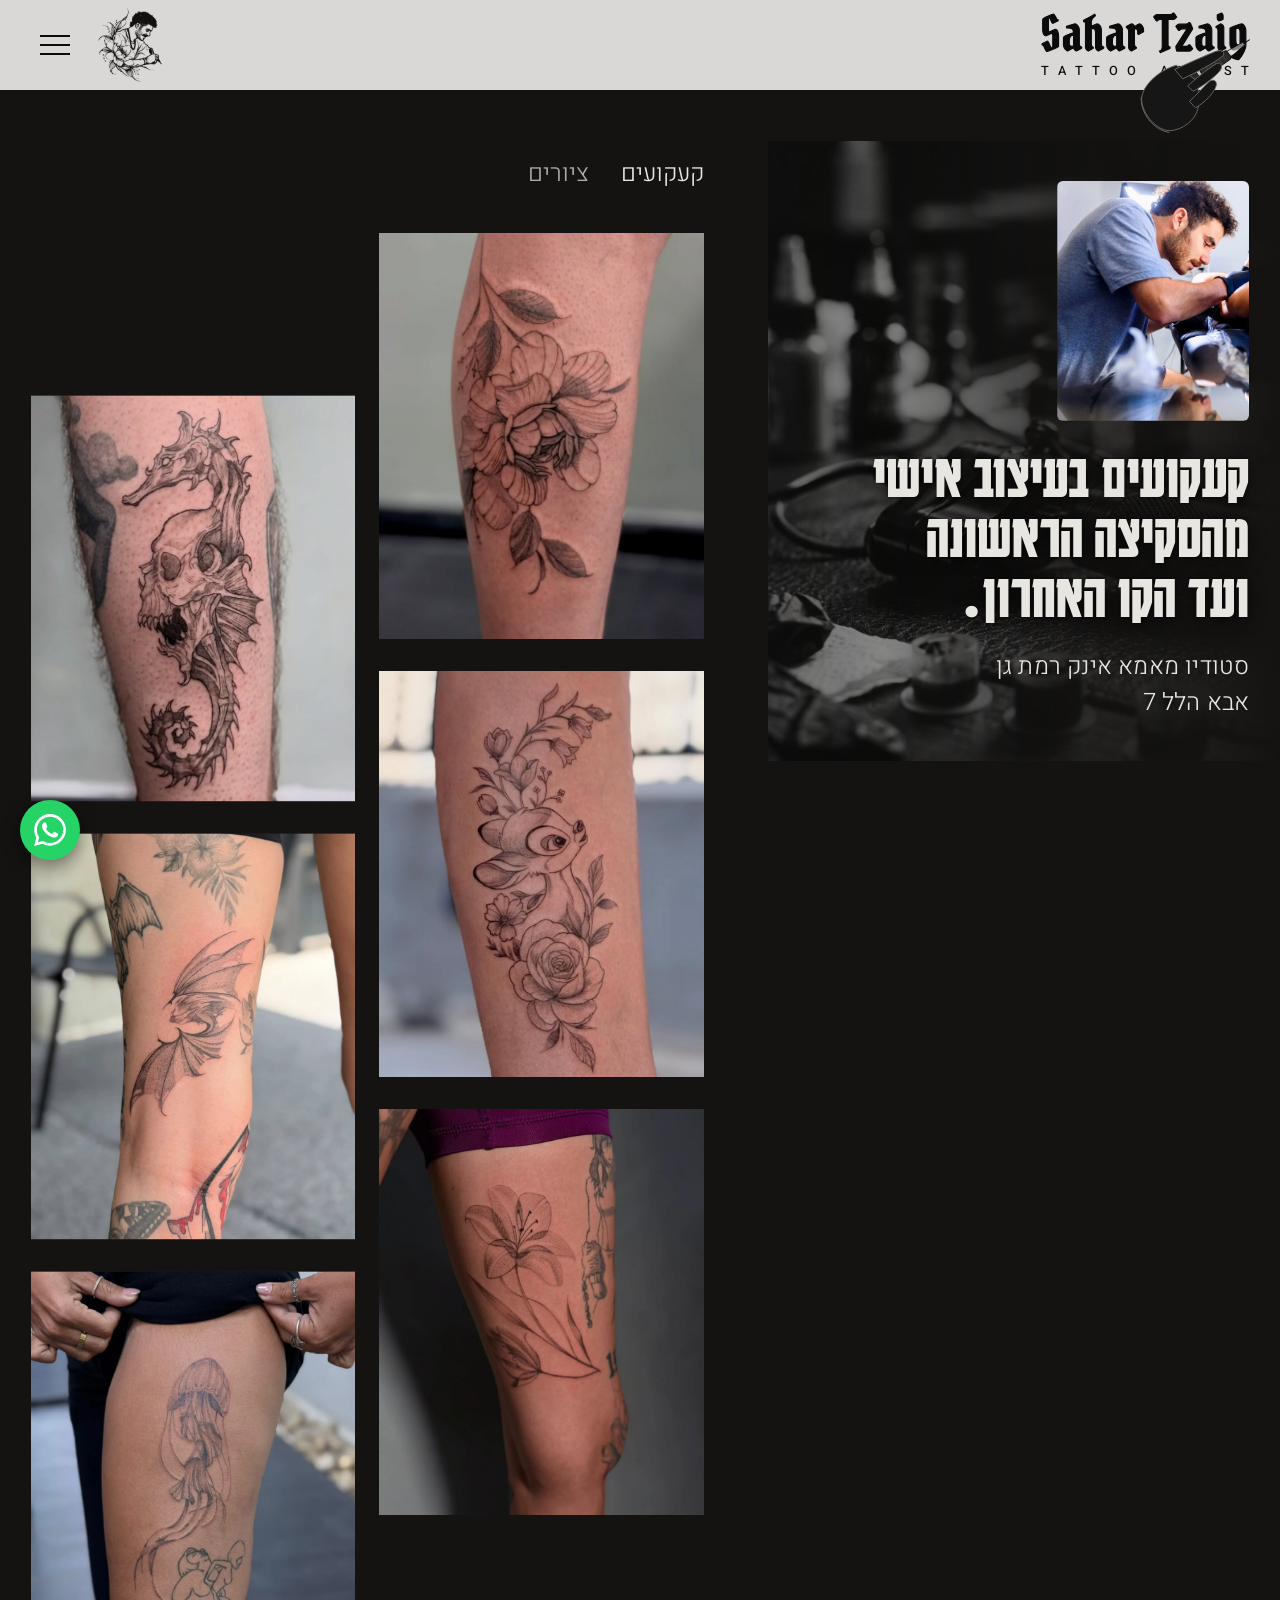
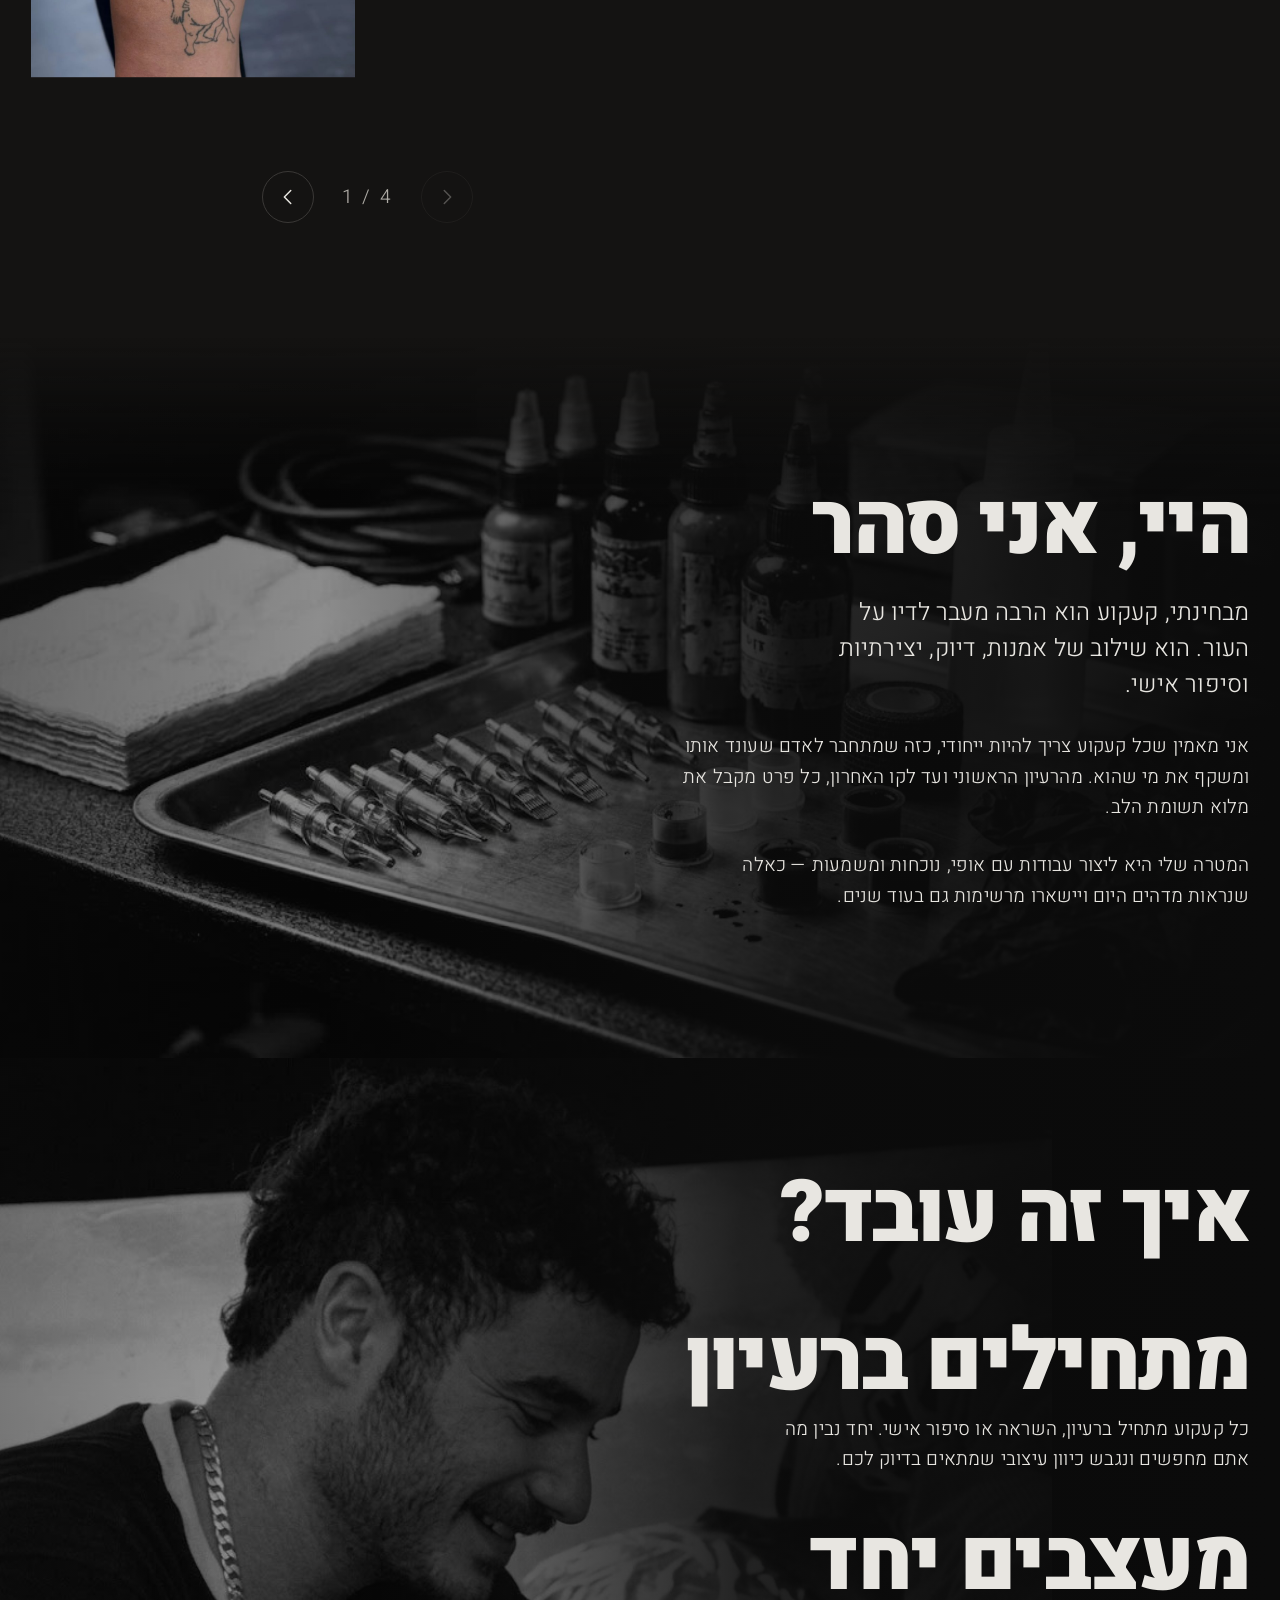
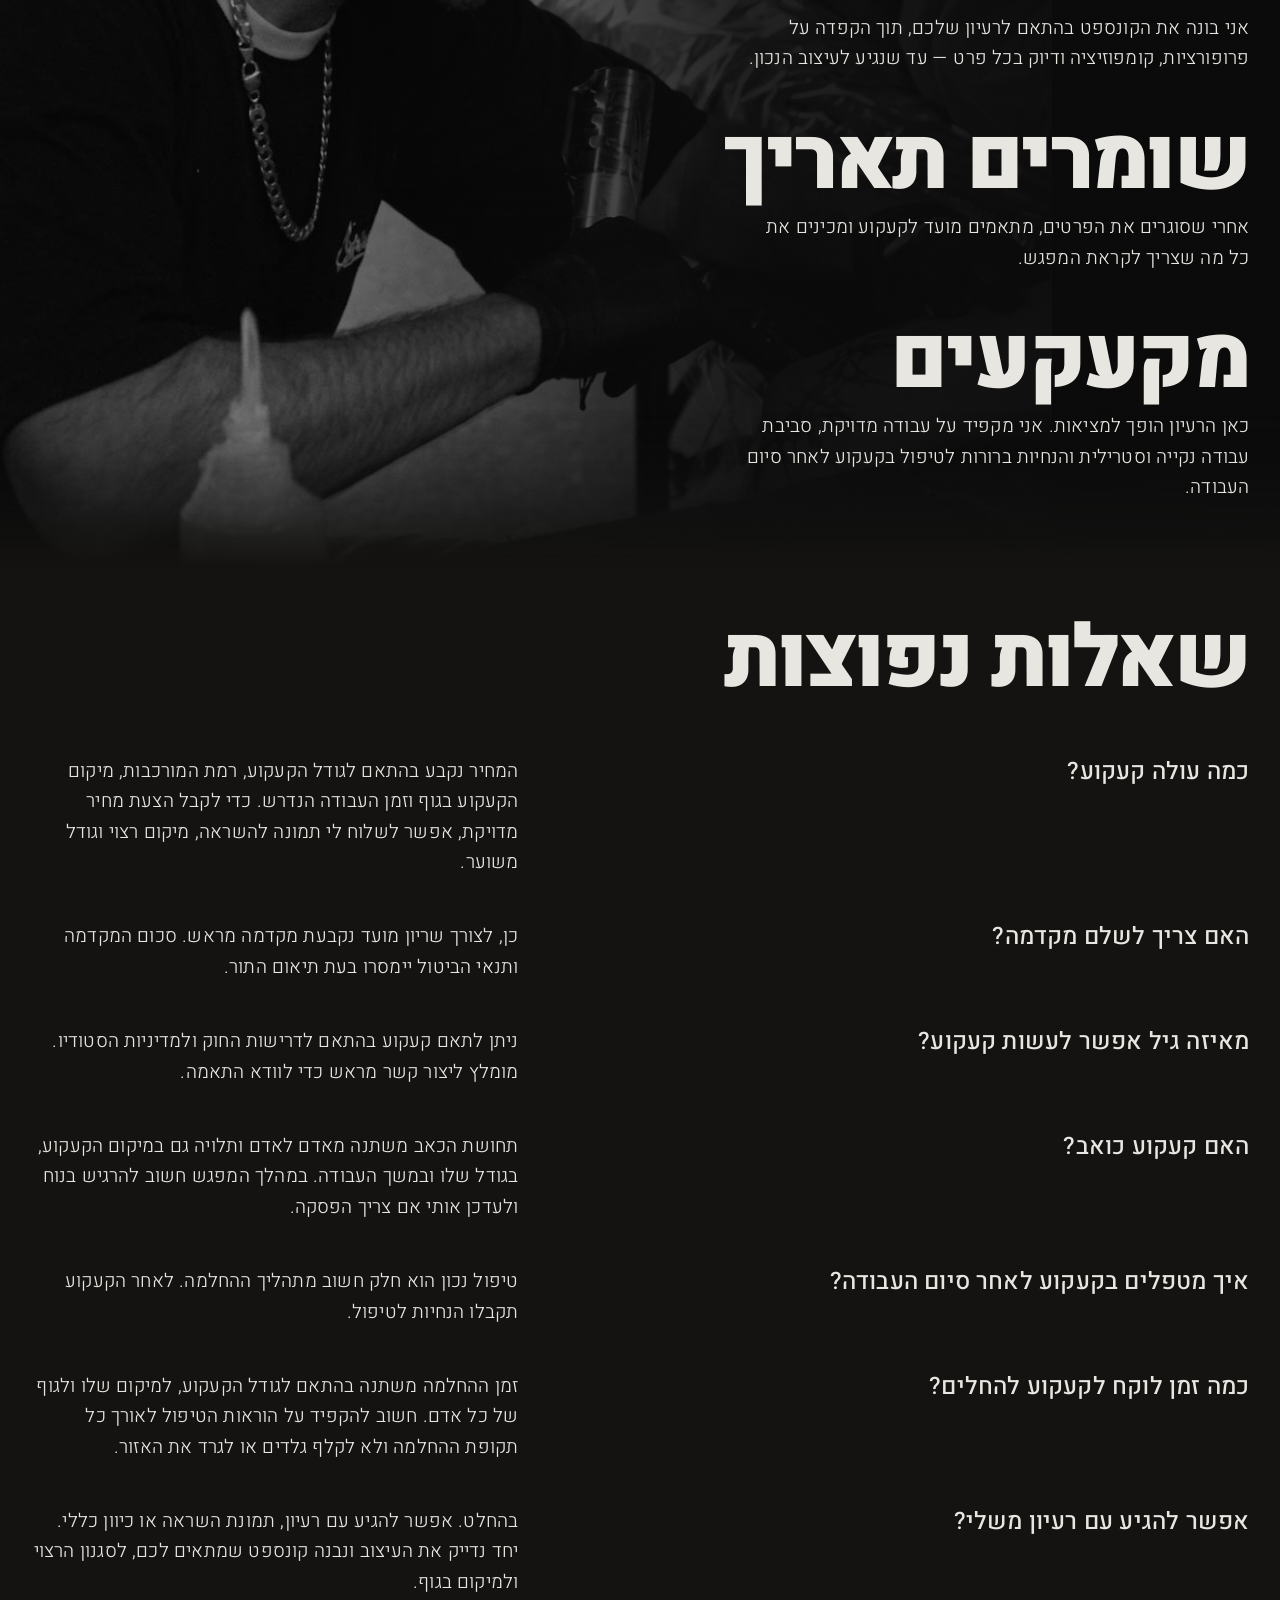
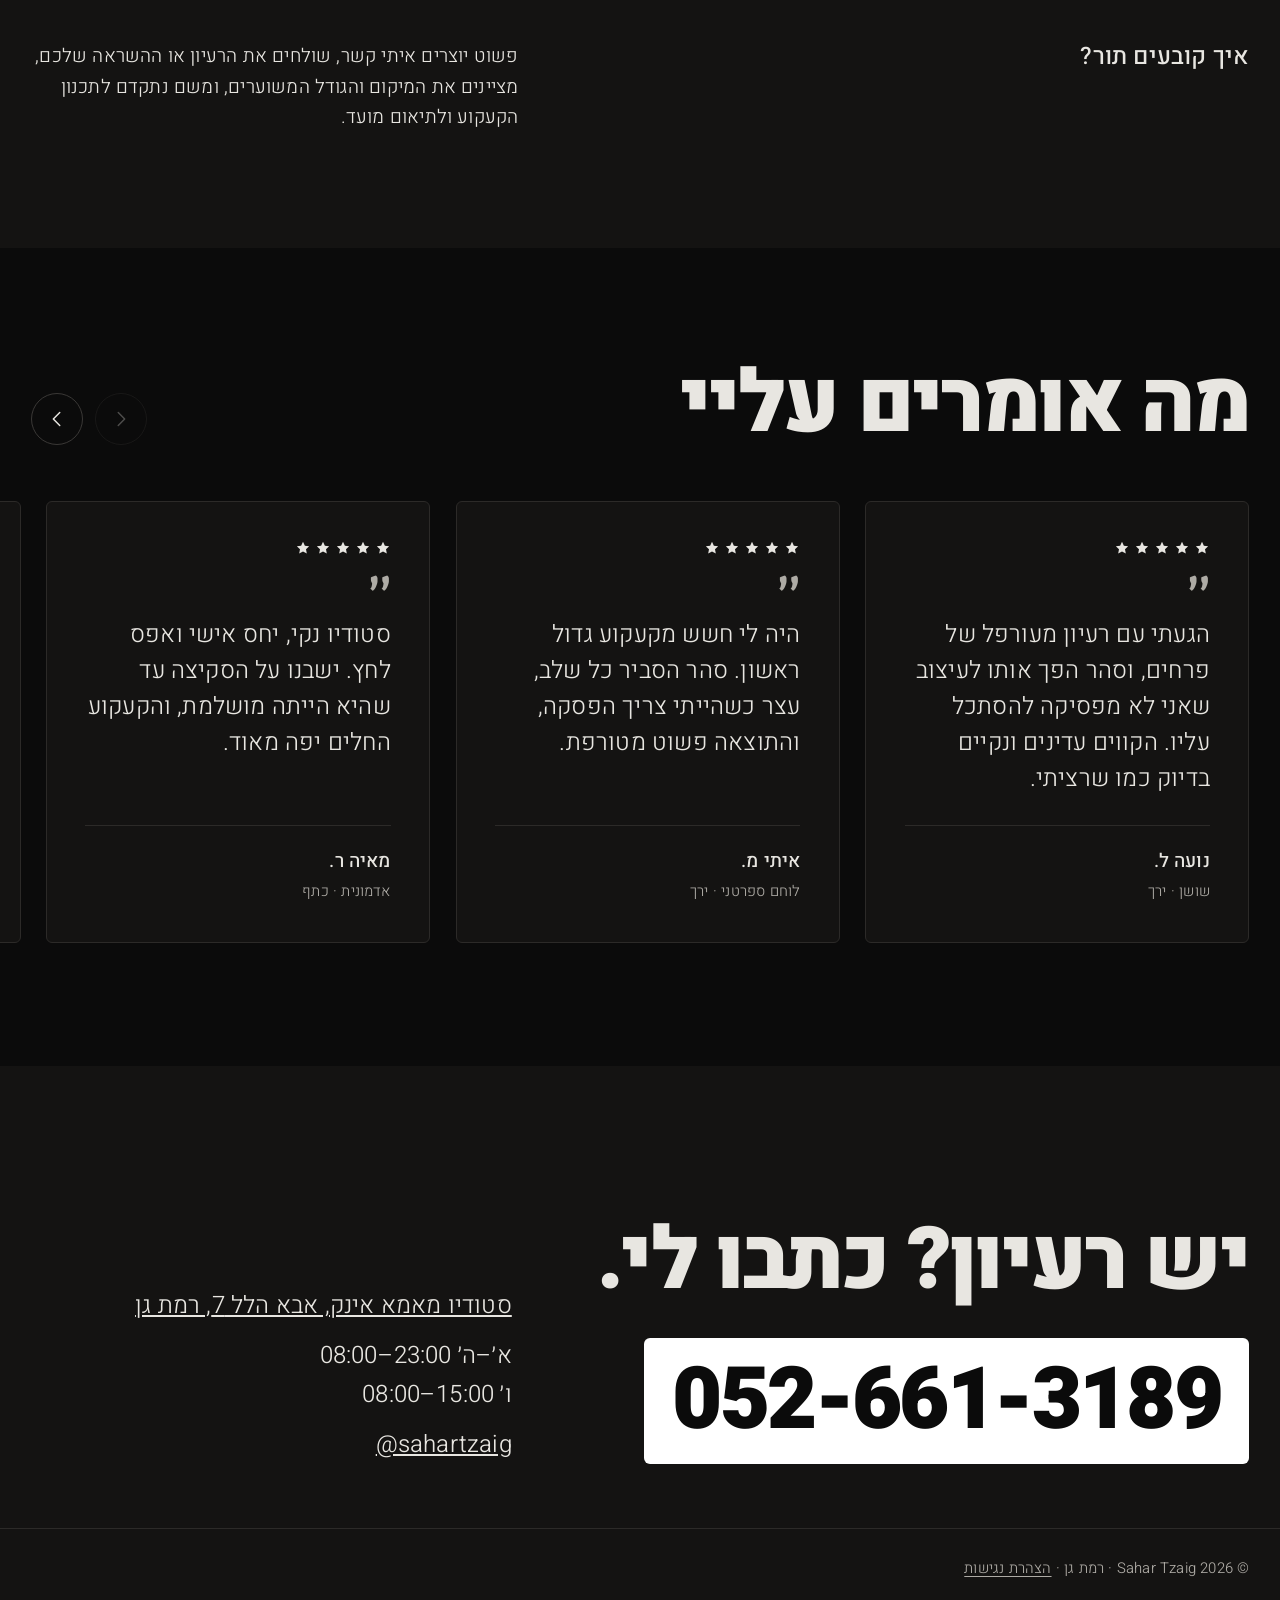
==== commit 0fb28eeb: "Accessibility menu: open from the side menu instead of a floating button Adds a 'נגישות' row in the " ====
--- a/index.html
+++ b/index.html
@@ -40,7 +40,7 @@
 
   <link rel="preload" href="assets/fonts/heebo-hebrew-300-normal.woff2" as="font" type="font/woff2" crossorigin>
   <link rel="preload" href="assets/fonts/pirata-one-latin-400-normal.woff2" as="font" type="font/woff2" crossorigin>
-  <link rel="stylesheet" href="assets/css/style.css?v=d469e4a3">
+  <link rel="stylesheet" href="assets/css/style.css?v=38f5a363">
 
   <script type="application/ld+json">
   {
@@ -74,6 +74,7 @@
 </head>
 <body>
   <a class="skip" href="#main">דלג לתוכן</a>
+  <button class="skip" type="button" data-a11y-open aria-controls="a11y" aria-expanded="false">תפריט נגישות</button>
 
   <header class="bar">
     <a class="bar__name" href="#top" aria-label="Sahar Tzaig, Tattoo Artist, לראש העמוד">
@@ -138,6 +139,7 @@
       <a href="#reviews">ביקורות</a>
       <a href="#contact">צור קשר</a>
     </nav>
+    <button class="menu__a11y" type="button" data-a11y-open aria-controls="a11y" aria-expanded="false"><svg width="22" height="22" viewBox="0 0 24 24" fill="currentColor" aria-hidden="true"><circle cx="12" cy="4" r="2"/><path d="M20.5 7.6c-.2-.6-.8-.9-1.4-.7-2.2.6-4.6 1-7.1 1s-4.9-.4-7.1-1c-.6-.2-1.2.1-1.4.7-.2.6.2 1.2.7 1.4 1.7.5 3.4.8 5.2 1v3.3l-1.7 7.1c-.1.6.2 1.2.8 1.3.6.1 1.2-.2 1.3-.8L11.4 16h1.2l1.6 4.9c.1.6.7.9 1.3.8.6-.1.9-.7.8-1.3L14.6 13.3V10c1.8-.2 3.5-.5 5.2-1 .5-.2.9-.8.7-1.4z"/></svg>נגישות</button>
     <div class="menu__foot">
       <a class="btn" href="https://wa.me/972526613189?text=%D7%94%D7%99%D7%99%2C%20%D7%90%D7%A9%D7%9E%D7%97%20%D7%9C%D7%A7%D7%91%D7%95%D7%A2%20%D7%AA%D7%95%D7%A8%20%D7%9C%D7%A7%D7%A2%D7%A7%D7%95%D7%A2" target="_blank" rel="noopener"><svg width="22" height="22" viewBox="0 0 24 24" fill="none" stroke="currentColor" stroke-width="1.8" stroke-linecap="round" stroke-linejoin="round" aria-hidden="true"><path d="M3 21l1.7-5A8.5 8.5 0 1 1 8 19.3z"/><path d="M9 9.5c0 3 2.5 5.5 5.5 5.5l1.2-1.4-2-1-1 .8a4 4 0 0 1-2.1-2.1l.8-1-1-2z"/></svg>לקביעת תור בוואטסאפ <span class="sr-only">(נפתח בחלון חדש)</span></a>
       <p>סטודיו מאמא אינק<br>אבא הלל 7, רמת גן</p>
@@ -569,32 +571,30 @@
     <a class="float-wa" href="https://wa.me/972526613189?text=%D7%94%D7%99%D7%99%2C%20%D7%90%D7%A9%D7%9E%D7%97%20%D7%9C%D7%A7%D7%91%D7%95%D7%A2%20%D7%AA%D7%95%D7%A8%20%D7%9C%D7%A7%D7%A2%D7%A7%D7%95%D7%A2" target="_blank" rel="noopener" aria-label="שליחת הודעה בוואטסאפ (נפתח בחלון חדש)">
       <svg width="32" height="32" viewBox="0 0 24 24" fill="currentColor" aria-hidden="true"><path d="M17.472 14.382c-.297-.149-1.758-.867-2.03-.967-.273-.099-.471-.148-.67.15-.197.297-.767.966-.94 1.164-.173.199-.347.223-.644.075-.297-.15-1.255-.463-2.39-1.475-.883-.788-1.48-1.761-1.653-2.059-.173-.297-.018-.458.13-.606.134-.133.298-.347.446-.52.149-.174.198-.298.298-.497.099-.198.05-.371-.025-.52-.075-.149-.669-1.612-.916-2.207-.242-.579-.487-.5-.669-.51-.173-.008-.371-.01-.57-.01-.198 0-.52.074-.792.372-.272.297-1.04 1.016-1.04 2.479 0 1.462 1.065 2.875 1.213 3.074.149.198 2.096 3.2 5.077 4.487.709.306 1.262.489 1.694.625.712.227 1.36.195 1.871.118.571-.085 1.758-.719 2.006-1.413.248-.694.248-1.289.173-1.413-.074-.124-.272-.198-.57-.347m-5.421 7.403h-.004a9.87 9.87 0 0 1-5.031-1.378l-.361-.214-3.741.982.998-3.648-.235-.374a9.86 9.86 0 0 1-1.51-5.26c.001-5.45 4.436-9.884 9.888-9.884 2.64 0 5.122 1.03 6.988 2.898a9.825 9.825 0 0 1 2.893 6.994c-.003 5.45-4.437 9.884-9.885 9.884m8.413-18.297A11.815 11.815 0 0 0 12.05 0C5.495 0 .16 5.335.157 11.892c0 2.096.547 4.142 1.588 5.945L.057 24l6.305-1.654a11.882 11.882 0 0 0 5.683 1.448h.005c6.554 0 11.89-5.335 11.893-11.893a11.821 11.821 0 0 0-3.48-8.413z"/></svg>
     </a>
-    <button class="a11y-btn" type="button" aria-expanded="false" aria-controls="a11y" aria-label="תפריט נגישות">
-      <svg width="30" height="30" viewBox="0 0 24 24" fill="currentColor" aria-hidden="true"><circle cx="12" cy="4" r="2"/><path d="M20.5 7.6c-.2-.6-.8-.9-1.4-.7-2.2.6-4.6 1-7.1 1s-4.9-.4-7.1-1c-.6-.2-1.2.1-1.4.7-.2.6.2 1.2.7 1.4 1.7.5 3.4.8 5.2 1v3.3l-1.7 7.1c-.1.6.2 1.2.8 1.3.6.1 1.2-.2 1.3-.8L11.4 16h1.2l1.6 4.9c.1.6.7.9 1.3.8.6-.1.9-.7.8-1.3L14.6 13.3V10c1.8-.2 3.5-.5 5.2-1 .5-.2.9-.8.7-1.4z"/></svg>
-    </button>
-    <div class="a11y" id="a11y" role="dialog" aria-labelledby="a11y-title" hidden>
-      <div class="a11y__head">
-        <h2 class="a11y__title" id="a11y-title">נגישות</h2>
-        <button class="a11y__close" type="button" data-a11y="close" aria-label="סגירת תפריט הנגישות">
-          <svg width="20" height="20" viewBox="0 0 24 24" fill="none" stroke="currentColor" stroke-width="1.8" stroke-linecap="round" aria-hidden="true"><path d="M6 6l12 12M18 6L6 18"/></svg>
-        </button>
-      </div>
-      <div class="a11y__size" role="group" aria-labelledby="a11y-size-label">
-        <span id="a11y-size-label">גודל טקסט</span>
-        <button type="button" data-a11y="smaller" aria-label="הקטנת טקסט">א-</button>
-        <span class="a11y__level" aria-live="polite">רגיל</span>
-        <button type="button" data-a11y="bigger" aria-label="הגדלת טקסט">א+</button>
-      </div>
-      <button class="a11y__opt" type="button" data-a11y="contrast" aria-pressed="false">ניגודיות גבוהה</button>
-      <button class="a11y__opt" type="button" data-a11y="links" aria-pressed="false">הדגשת קישורים וכפתורים</button>
-      <button class="a11y__opt" type="button" data-a11y="font" aria-pressed="false">גופן קריא</button>
-      <button class="a11y__opt" type="button" data-a11y="calm" aria-pressed="false">עצירת אנימציות</button>
-      <div class="a11y__foot">
-        <button class="a11y__reset" type="button" data-a11y="reset">איפוס הגדרות</button>
-        <a class="a11y__statement" href="accessibility.html">הצהרת נגישות</a>
-      </div>
+  </aside>
+  <div class="a11y" id="a11y" role="dialog" aria-labelledby="a11y-title" hidden>
+    <div class="a11y__head">
+      <h2 class="a11y__title" id="a11y-title">נגישות</h2>
+      <button class="a11y__close" type="button" data-a11y="close" aria-label="סגירת תפריט הנגישות">
+        <svg width="20" height="20" viewBox="0 0 24 24" fill="none" stroke="currentColor" stroke-width="1.8" stroke-linecap="round" aria-hidden="true"><path d="M6 6l12 12M18 6L6 18"/></svg>
+      </button>
     </div>
-  </aside>
+    <div class="a11y__size" role="group" aria-labelledby="a11y-size-label">
+      <span id="a11y-size-label">גודל טקסט</span>
+      <button type="button" data-a11y="smaller" aria-label="הקטנת טקסט">א-</button>
+      <span class="a11y__level" aria-live="polite">רגיל</span>
+      <button type="button" data-a11y="bigger" aria-label="הגדלת טקסט">א+</button>
+    </div>
+    <button class="a11y__opt" type="button" data-a11y="contrast" aria-pressed="false">ניגודיות גבוהה</button>
+    <button class="a11y__opt" type="button" data-a11y="links" aria-pressed="false">הדגשת קישורים וכפתורים</button>
+    <button class="a11y__opt" type="button" data-a11y="font" aria-pressed="false">גופן קריא</button>
+    <button class="a11y__opt" type="button" data-a11y="calm" aria-pressed="false">עצירת אנימציות</button>
+    <div class="a11y__foot">
+      <button class="a11y__reset" type="button" data-a11y="reset">איפוס הגדרות</button>
+      <a class="a11y__statement" href="accessibility.html">הצהרת נגישות</a>
+    </div>
+  </div>
+
 
 
   <!-- כרטיס הביקור: נפתח בלחיצה על הלוגו בפס העליון -->
@@ -638,7 +638,7 @@
 
   <script src="assets/vendor/gsap.min.js" defer></script>
   <script src="assets/vendor/ScrollTrigger.min.js" defer></script>
-  <script src="assets/js/main.js?v=b8efa4fc" defer></script>
-  <script src="assets/js/a11y.js?v=a0bbf9d5" defer></script>
+  <script src="assets/js/main.js?v=8702f2fd" defer></script>
+  <script src="assets/js/a11y.js?v=01fb4ca0" defer></script>
 </body>
 </html>
--- a/assets/css/style.css
+++ b/assets/css/style.css
@@ -529,19 +529,9 @@
 }
 
 /* ===== תפריט נגישות ===== */
-.a11y-btn {
-  position: fixed; right: 20px; bottom: 40px; z-index: 50;
-  width: 60px; height: 60px; padding: 0; display: flex; align-items: center; justify-content: center;
-  border-radius: 50%; border: 2px solid #ffffff; background: #0b0b0b; color: #ffffff; cursor: pointer;
-  box-shadow: 0 6px 18px rgba(0, 0, 0, .45);
-  transition: background-color .2s var(--ease), transform .2s var(--ease);
-}
-.a11y-btn:hover { background: #262422; }
-.a11y-btn:active { transform: scale(.94); }
-body.menu-open .a11y-btn { visibility: hidden; }
 .a11y {
-  position: fixed; right: 20px; bottom: 112px; z-index: 60;
-  width: min(320px, calc(100vw - 32px)); max-height: calc(100vh - var(--bar-h) - 140px); overflow-y: auto;
+  position: fixed; right: 20px; bottom: 40px; z-index: 60;
+  width: min(320px, calc(100vw - 32px)); max-height: calc(100vh - var(--bar-h) - 48px); overflow-y: auto;
   display: flex; flex-direction: column; gap: 10px;
   padding: 20px; border: 1px solid #3a3836; border-radius: var(--radius);
   background: var(--surface); color: var(--ink); box-shadow: 0 12px 40px rgba(0, 0, 0, .6);
@@ -570,9 +560,22 @@
 .a11y__reset { padding: 0 14px; }
 .a11y__statement { color: var(--ink); text-underline-offset: 3px; }
 .footer__link { color: inherit; text-underline-offset: 3px; }
+/* שורת "נגישות" בתפריט הצד: קטנה יותר מהקישורים, עם הסמל */
+.menu__a11y {
+  display: flex; align-items: center; gap: 10px; align-self: flex-start; margin-top: 20px; min-height: 44px; padding: 0;
+  border: 0; background: transparent; color: var(--muted); font: inherit; font-size: var(--step-lead); cursor: pointer;
+  transition: color .2s var(--ease);
+}
+.menu__a11y:hover { color: var(--ink); }
+.page-bar__links { display: flex; align-items: center; gap: 24px; }
+.page-bar__a11y {
+  display: flex; align-items: center; gap: 6px; min-height: 44px; padding: 0;
+  border: 0; background: transparent; color: inherit; font: inherit; cursor: pointer;
+}
+/* "תפריט נגישות" ליד "דלג לתוכן": מופיע רק כשמגיעים אליו במקלדת */
+button.skip { border: 0; font: inherit; cursor: pointer; }
 @media (max-width: 760px) {
-  .a11y-btn { right: 14px; bottom: 32px; width: 56px; height: 56px; }
-  .a11y { right: 16px; bottom: 100px; }
+  .a11y { right: 16px; bottom: 24px; }
 }
 
 /* גודל טקסט: הכול באתר נמדד ב-rem, אז מגדילים את הבסיס */
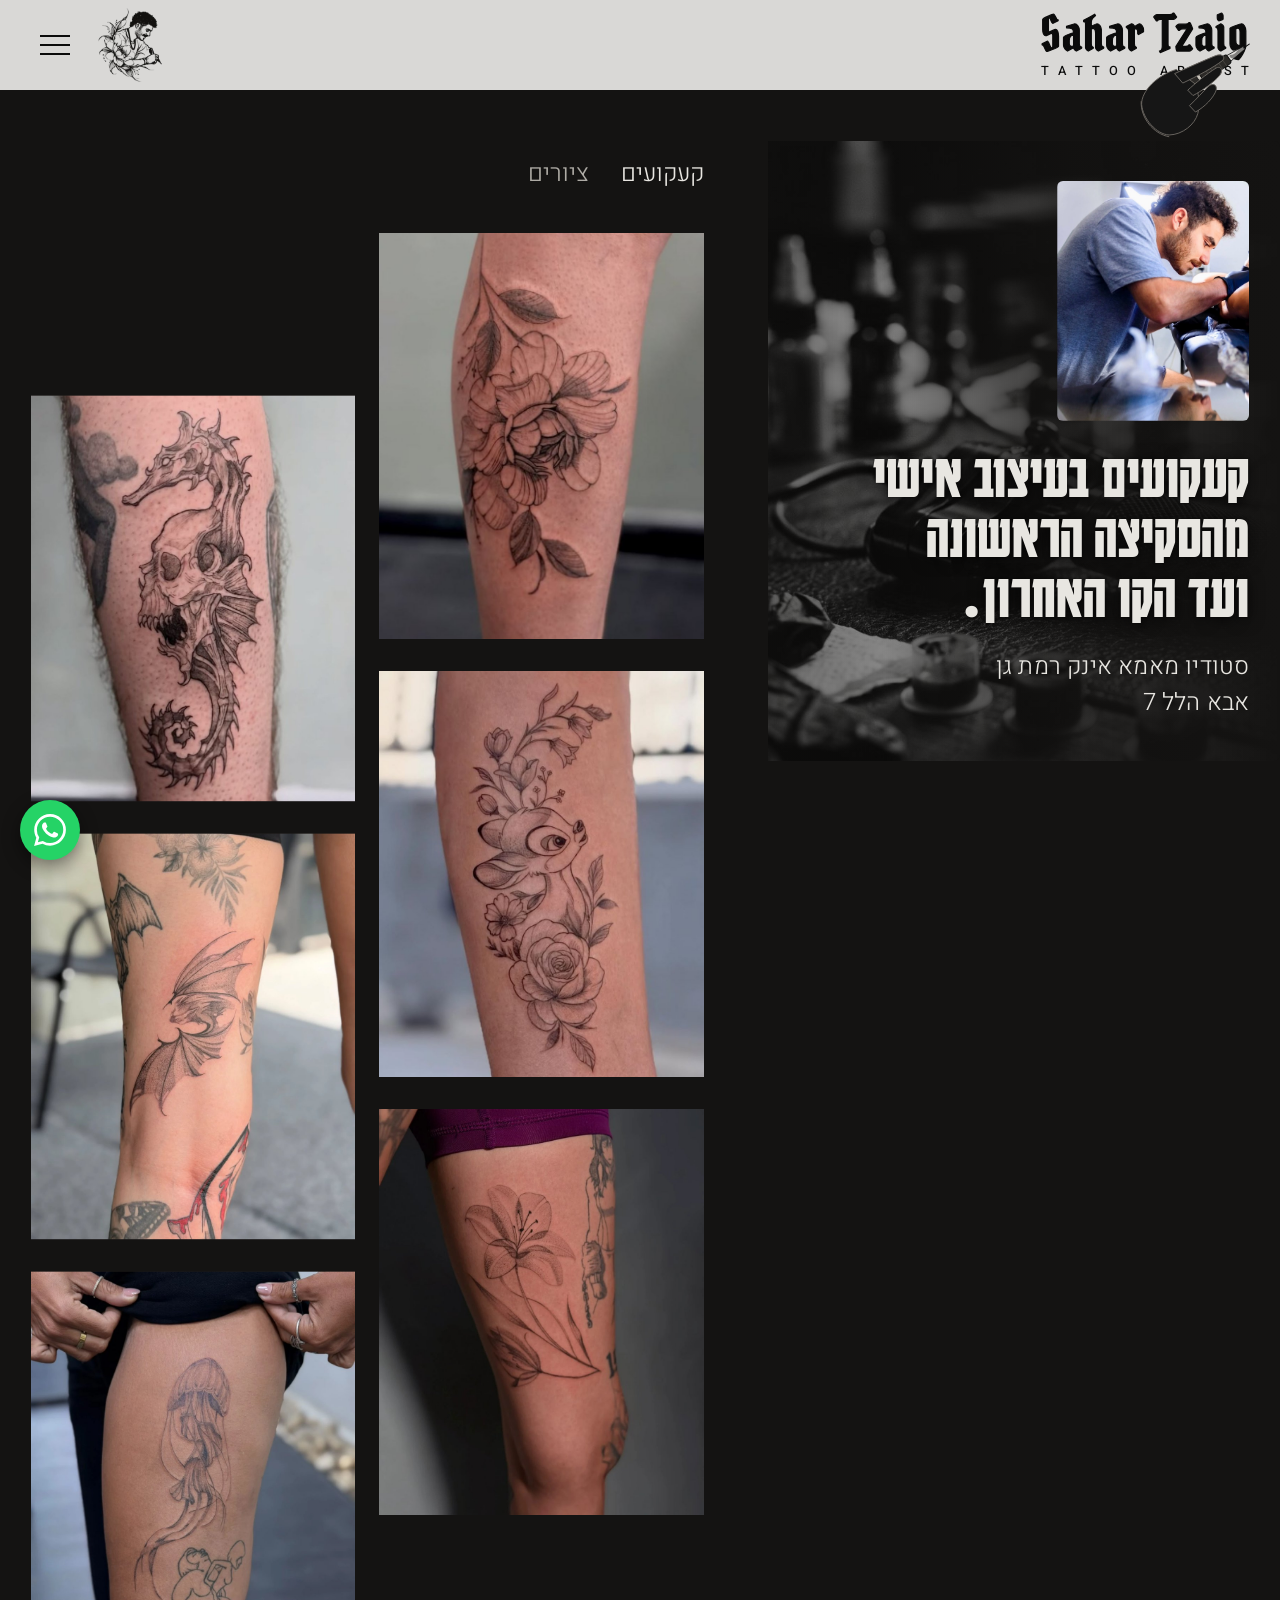
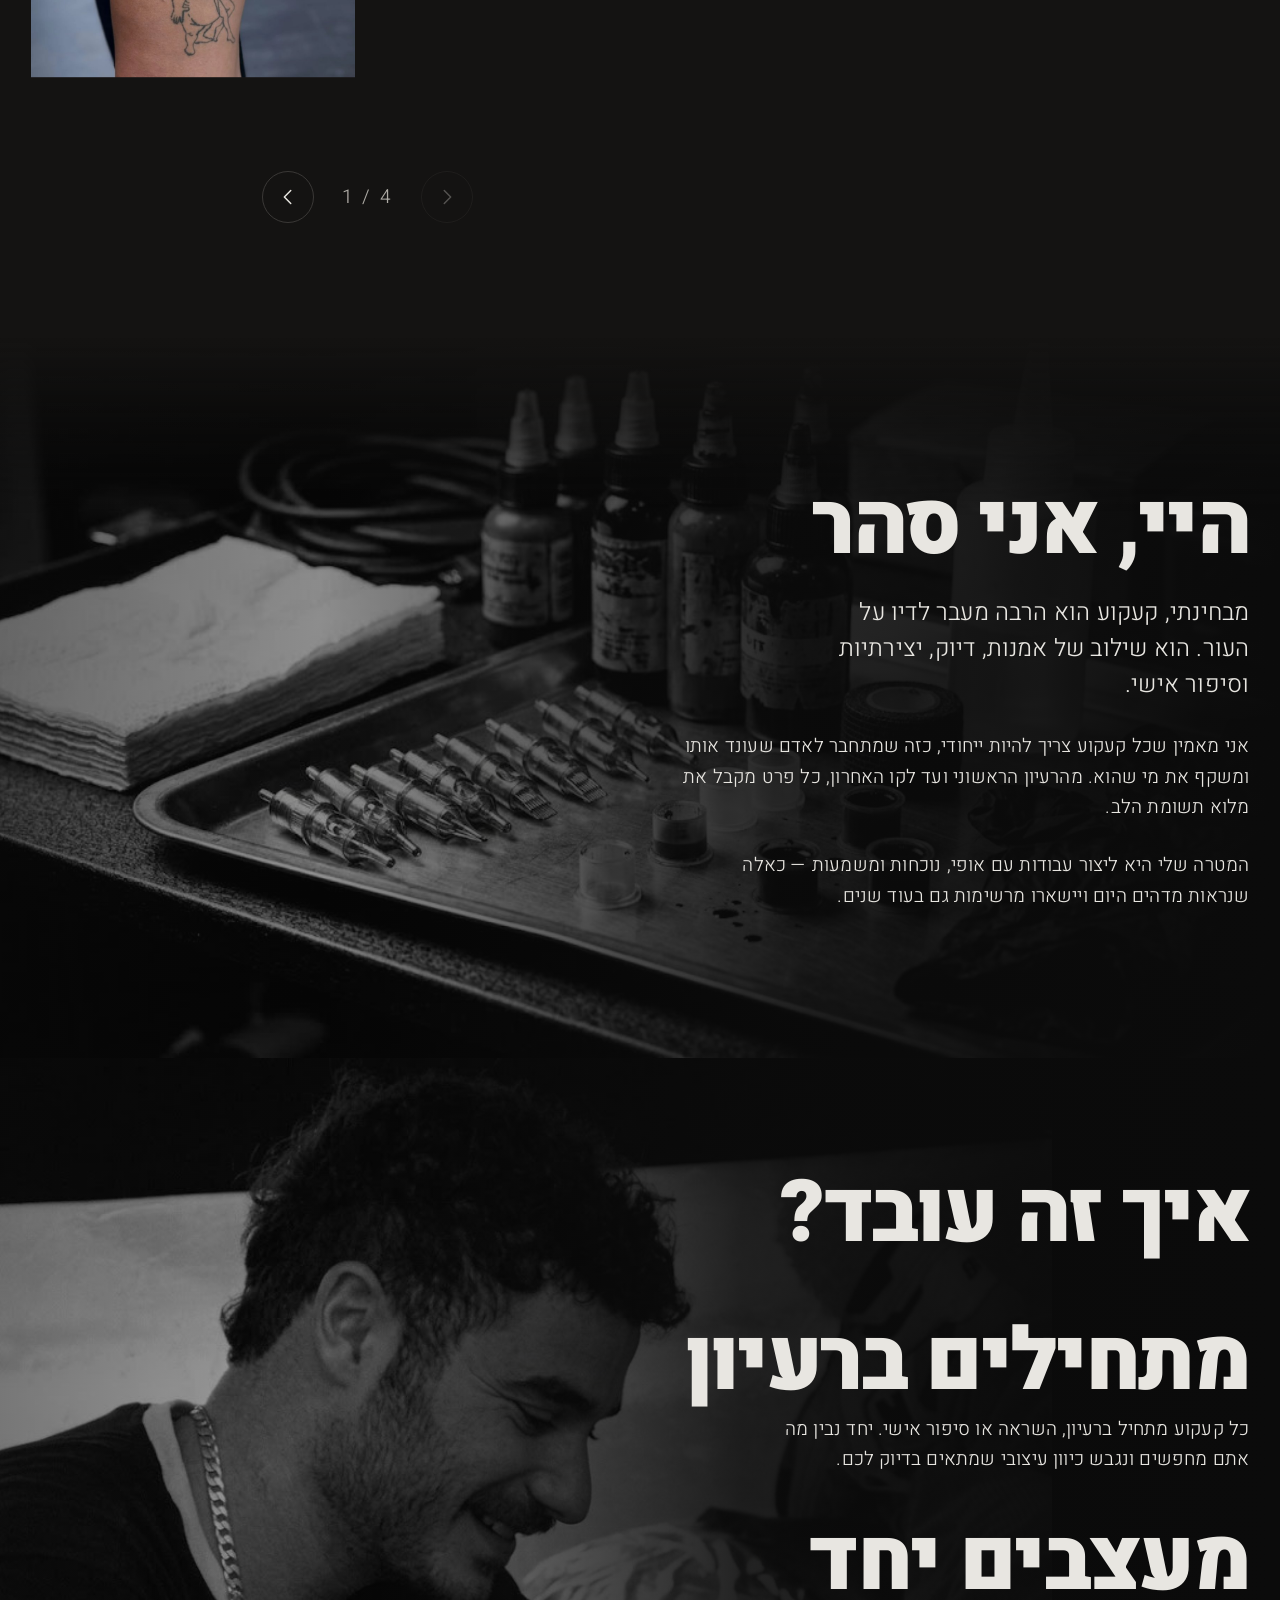
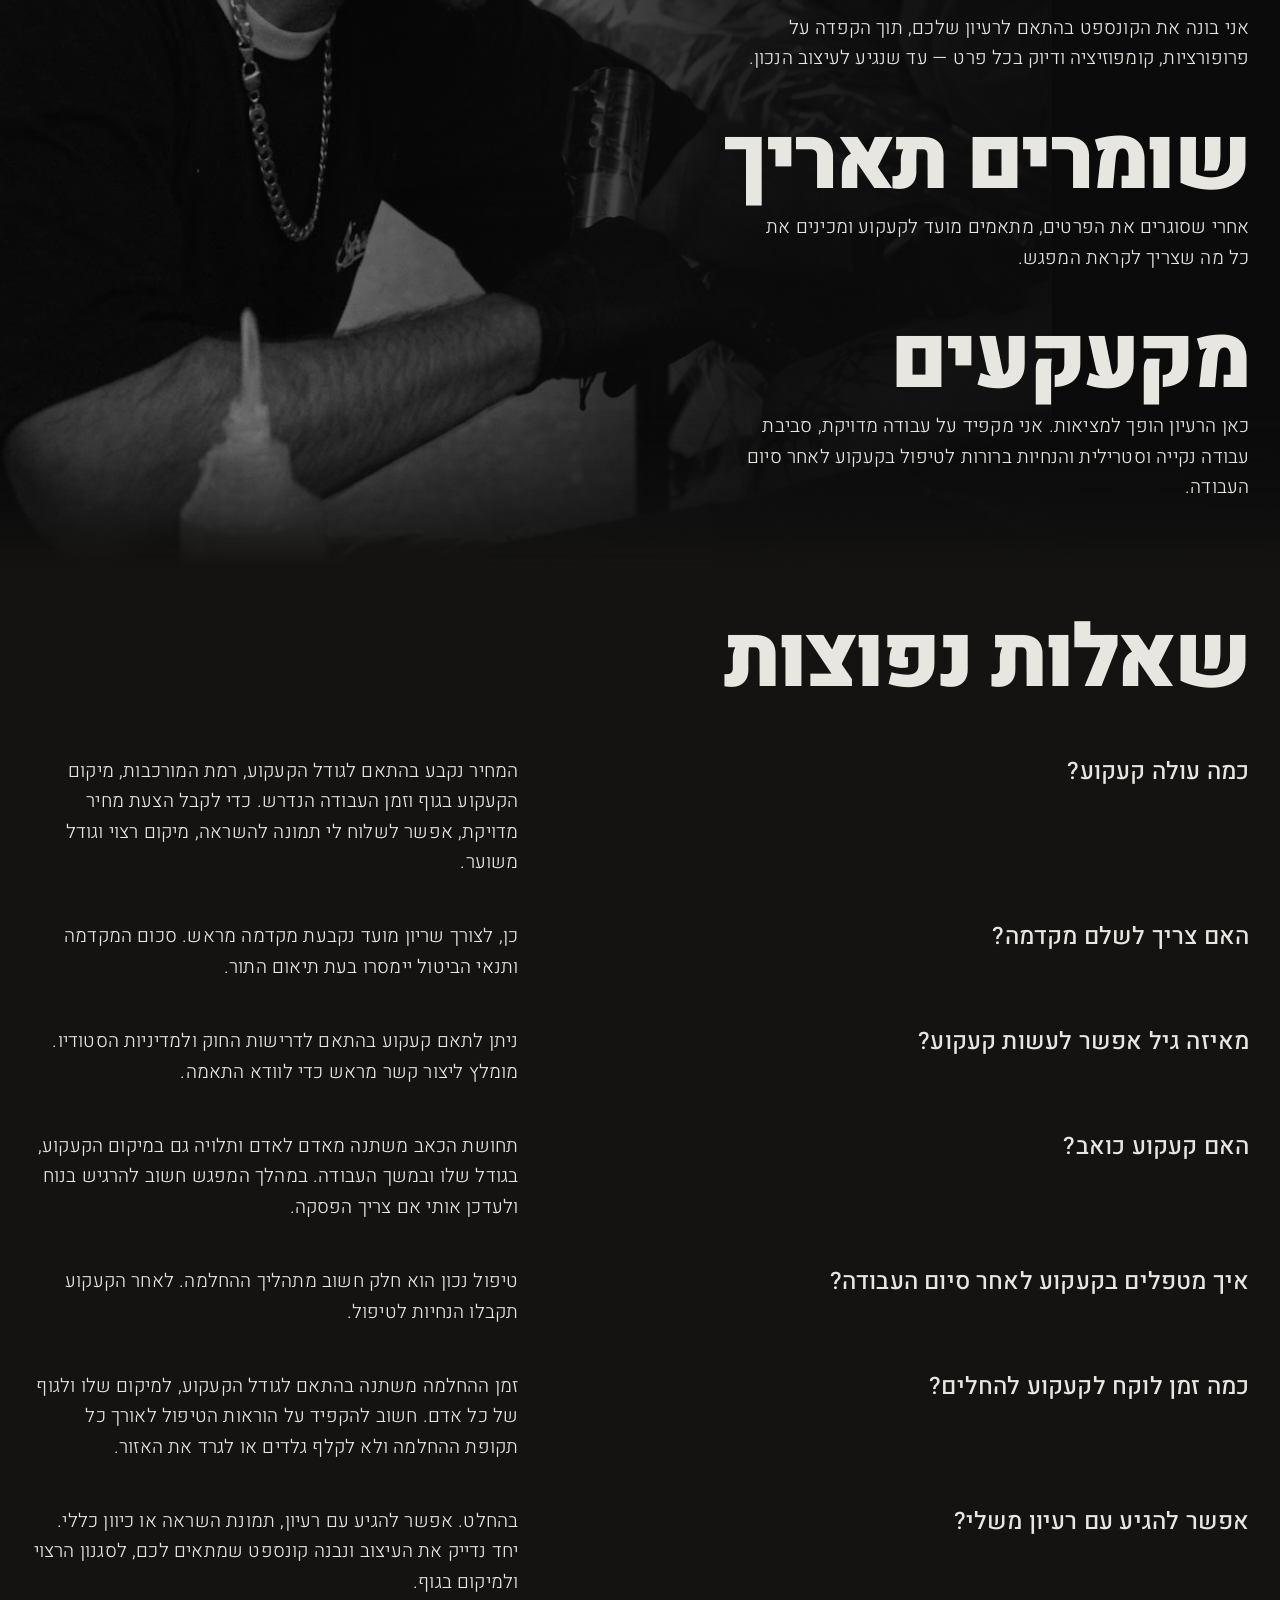
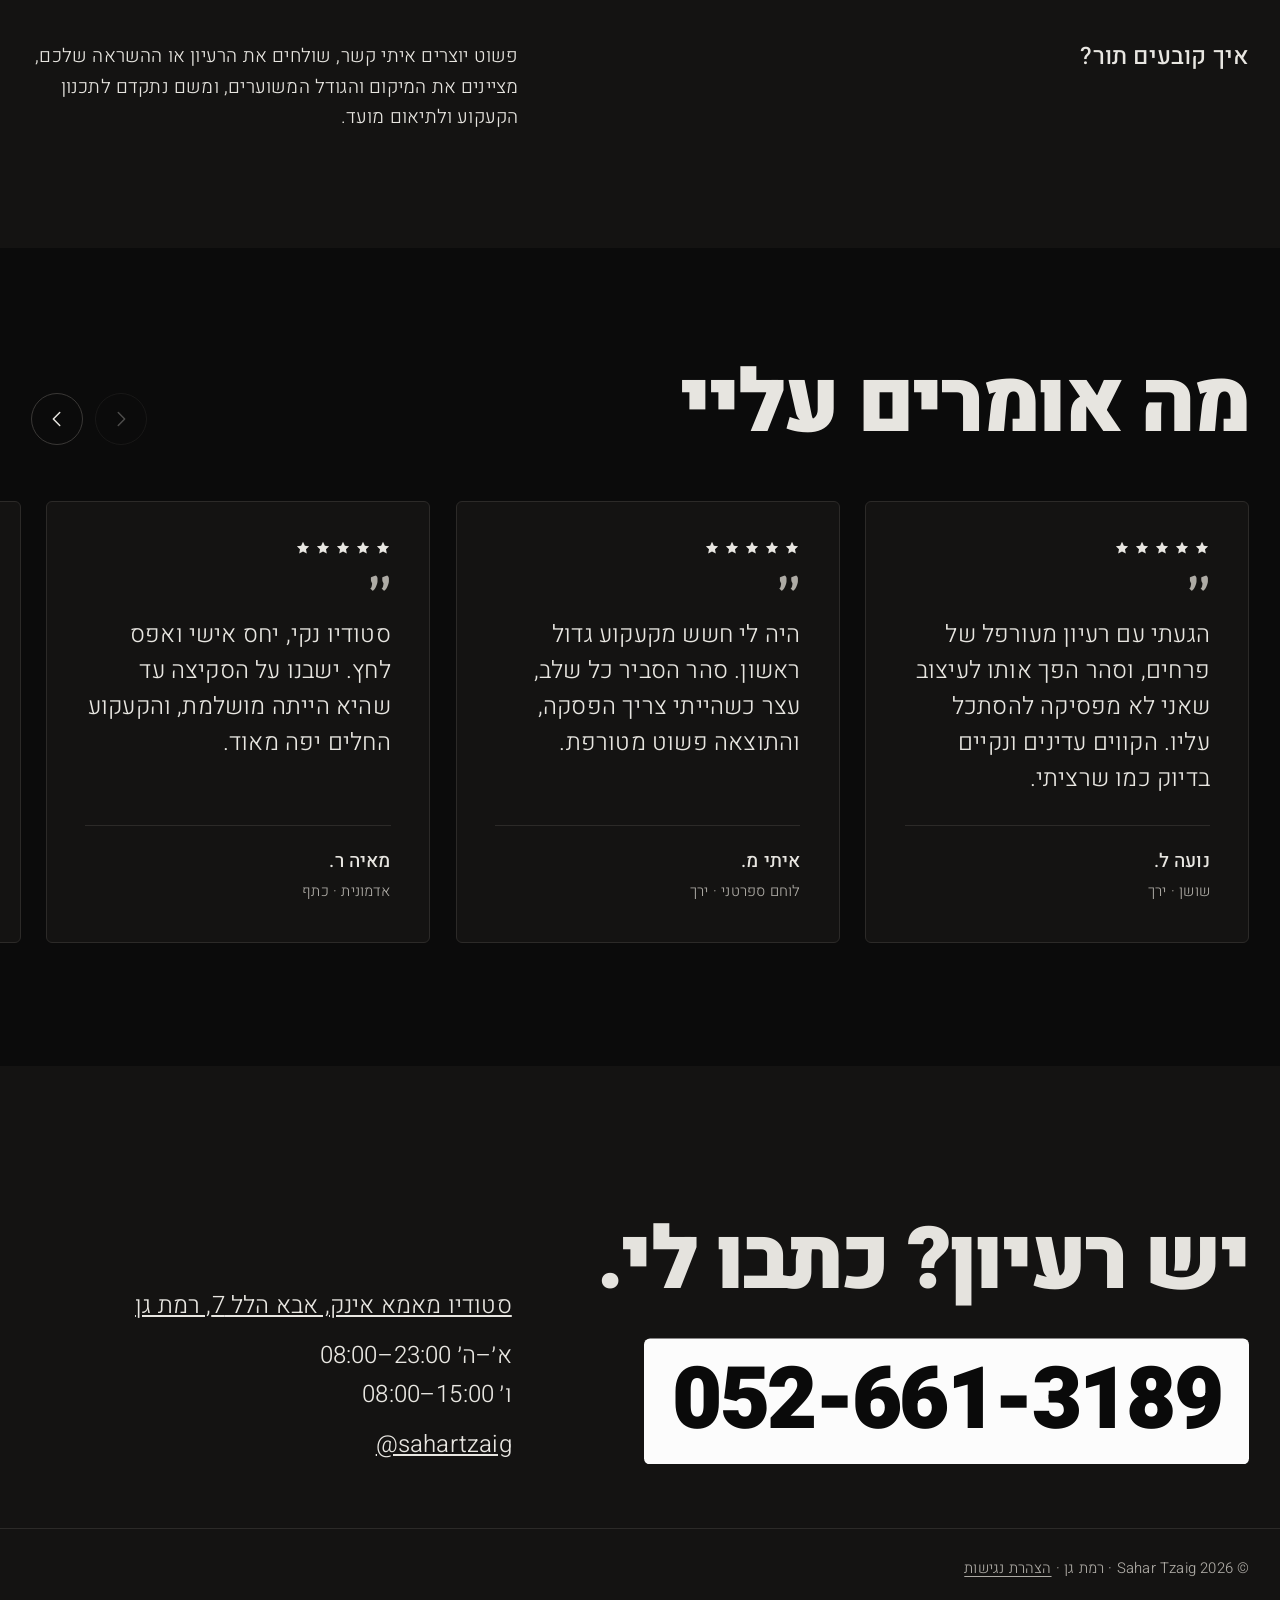
==== commit 85327ec7: "Signature: draw letter outlines one after another so the needle stays on the current letter Co-Autho" ====
--- a/index.html
+++ b/index.html
@@ -638,7 +638,7 @@
 
   <script src="assets/vendor/gsap.min.js" defer></script>
   <script src="assets/vendor/ScrollTrigger.min.js" defer></script>
-  <script src="assets/js/main.js?v=8702f2fd" defer></script>
+  <script src="assets/js/main.js?v=108d2dd7" defer></script>
   <script src="assets/js/a11y.js?v=01fb4ca0" defer></script>
 </body>
 </html>
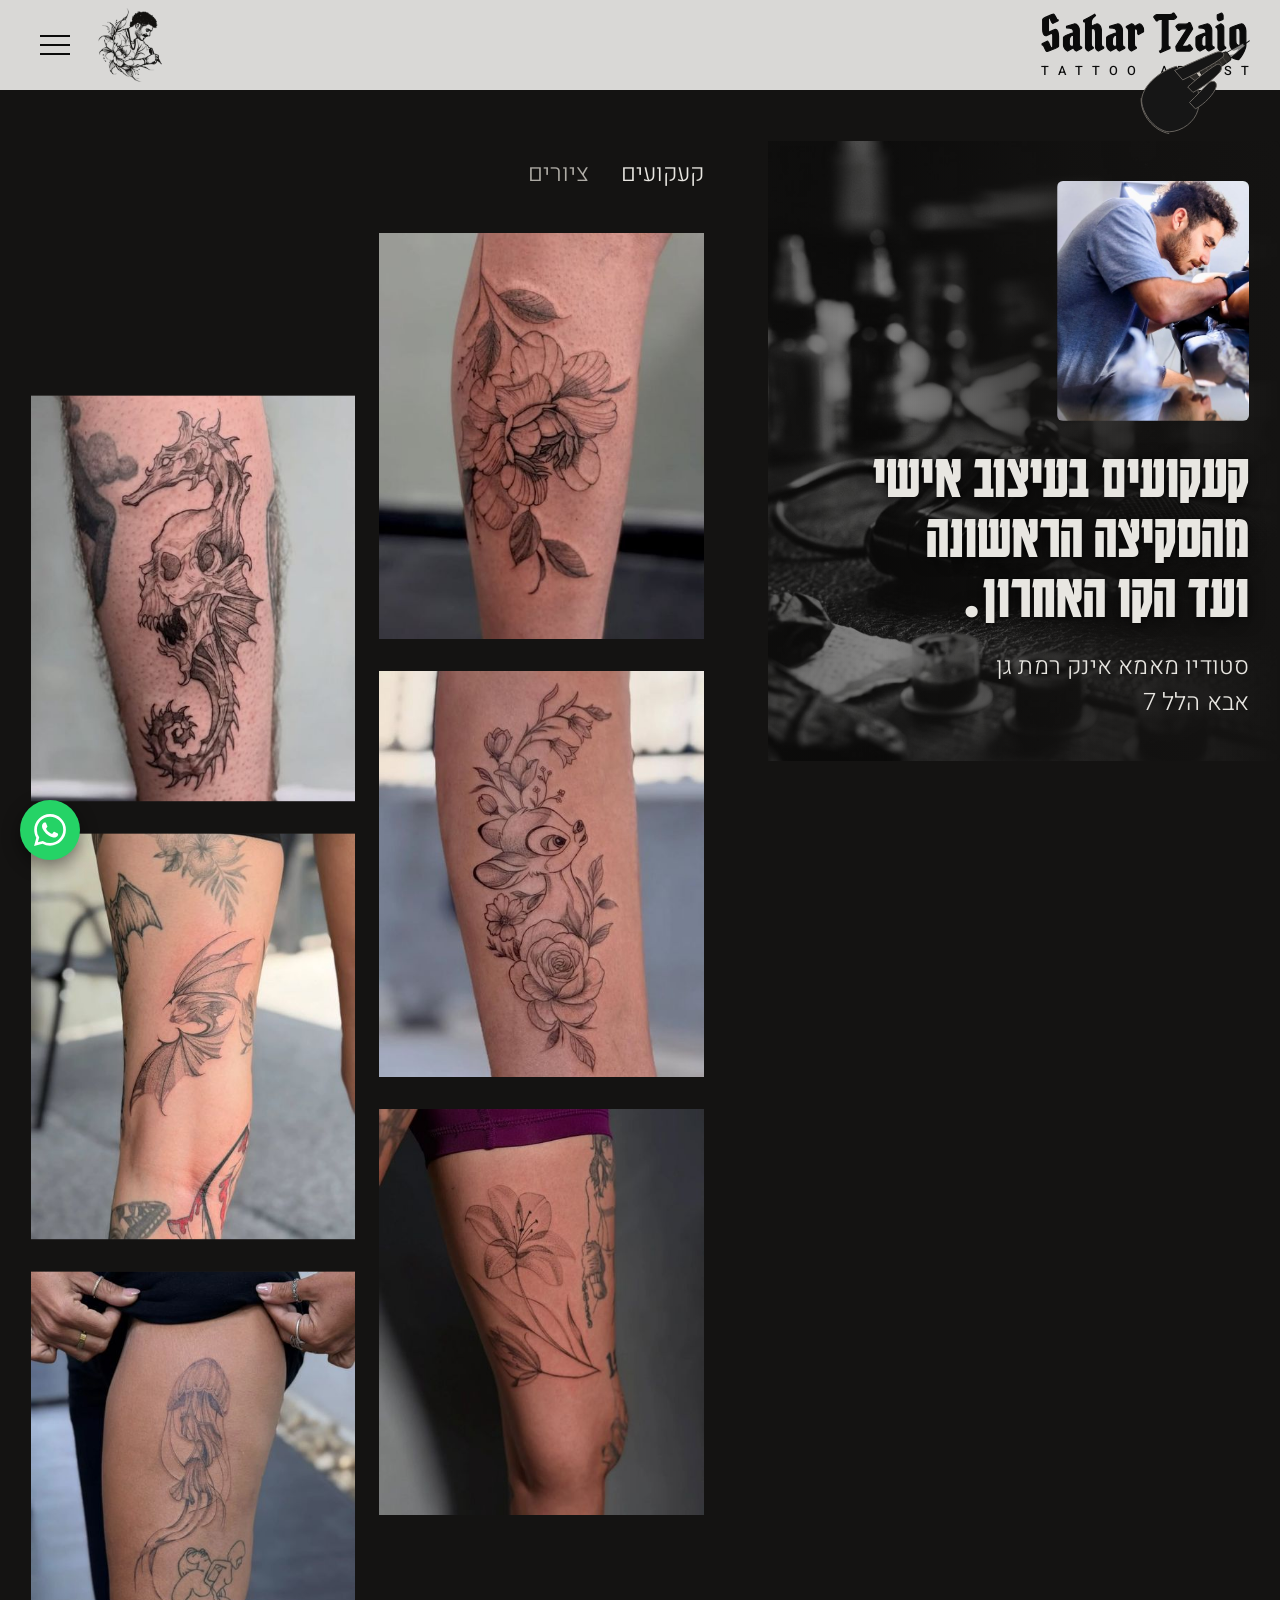
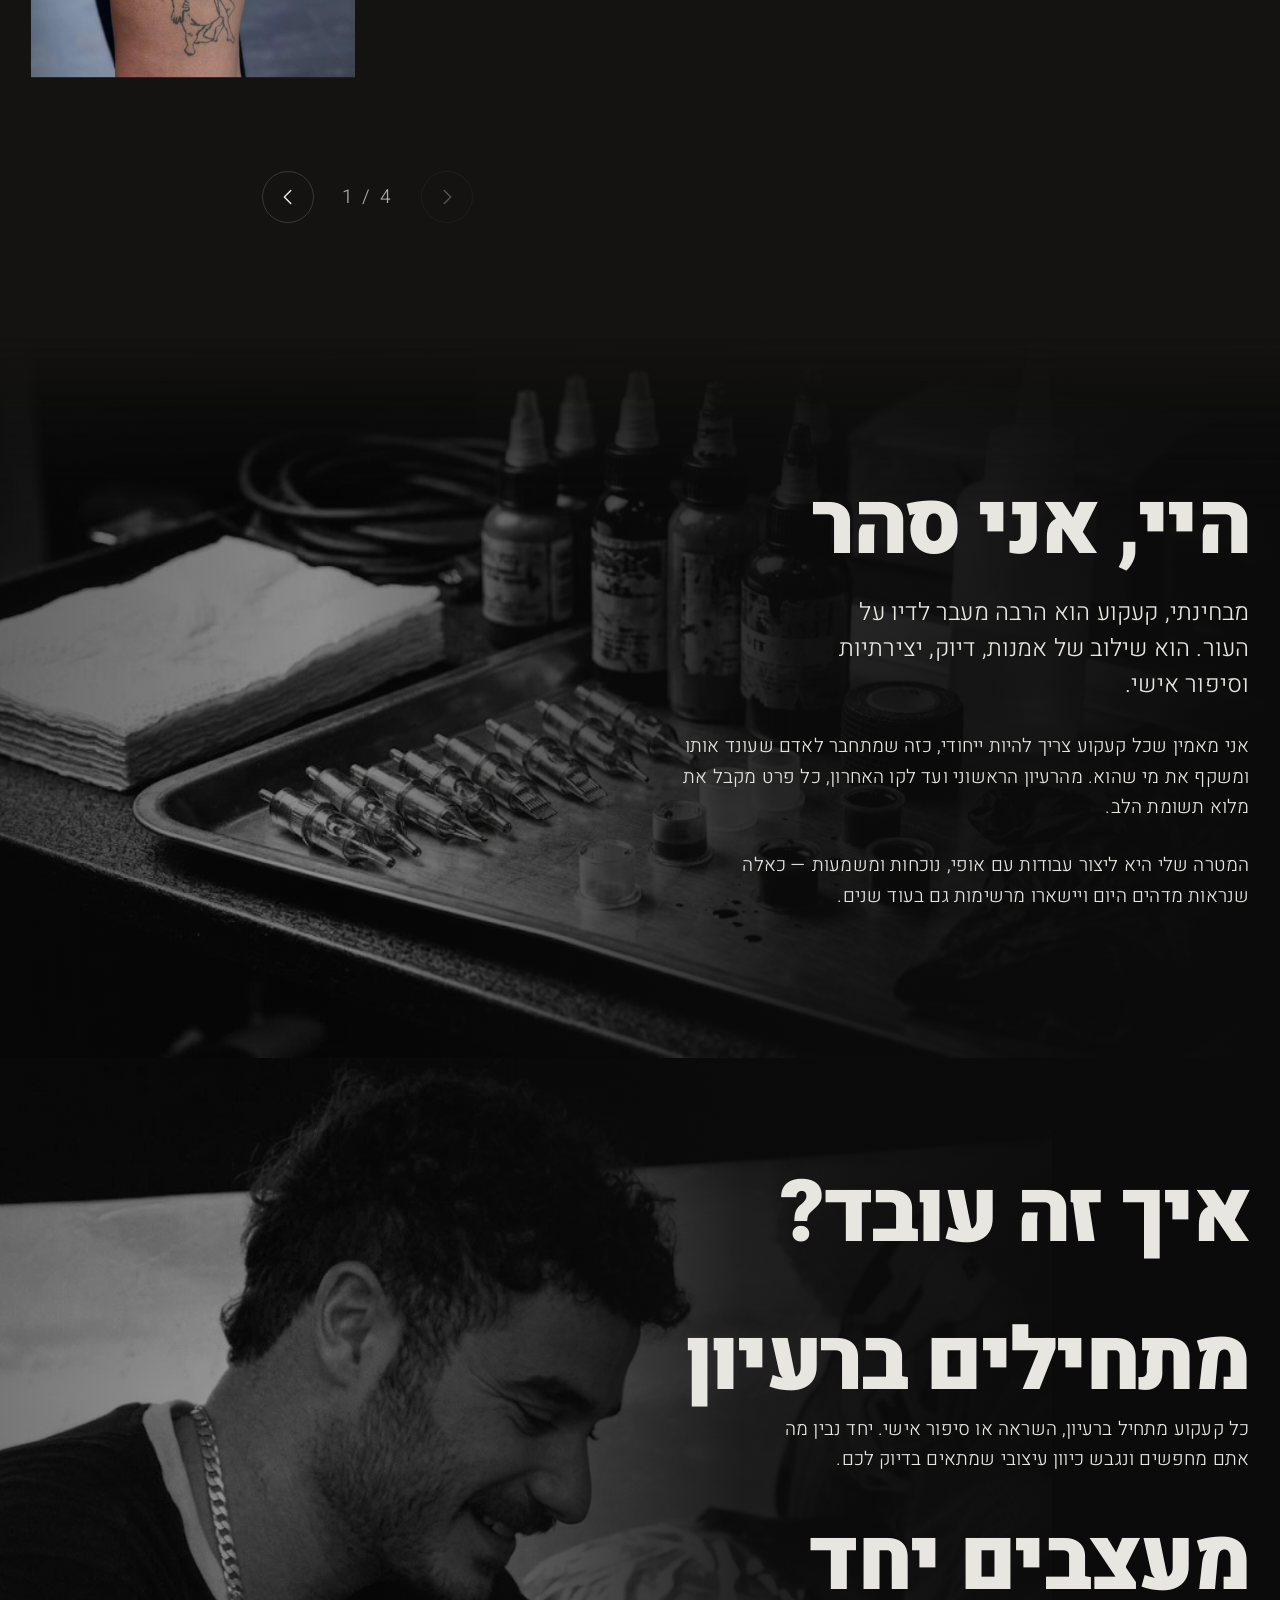
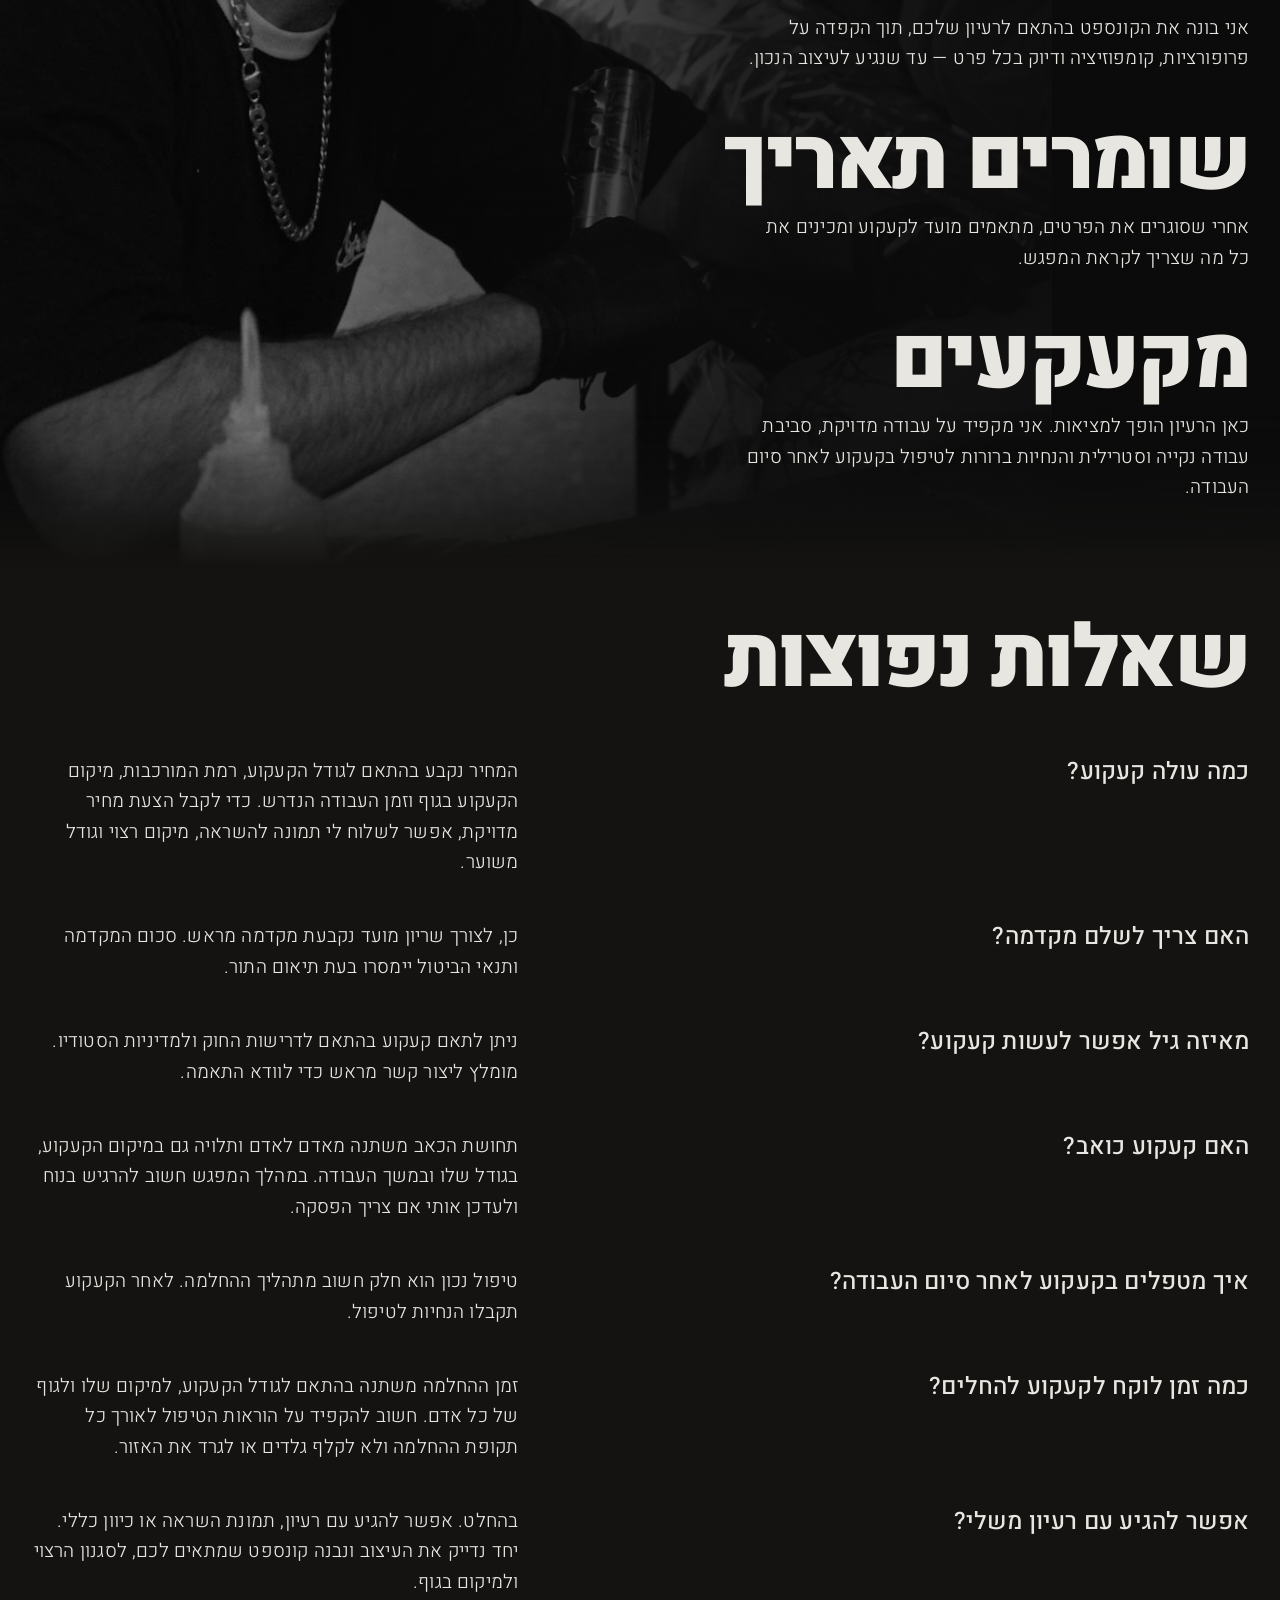
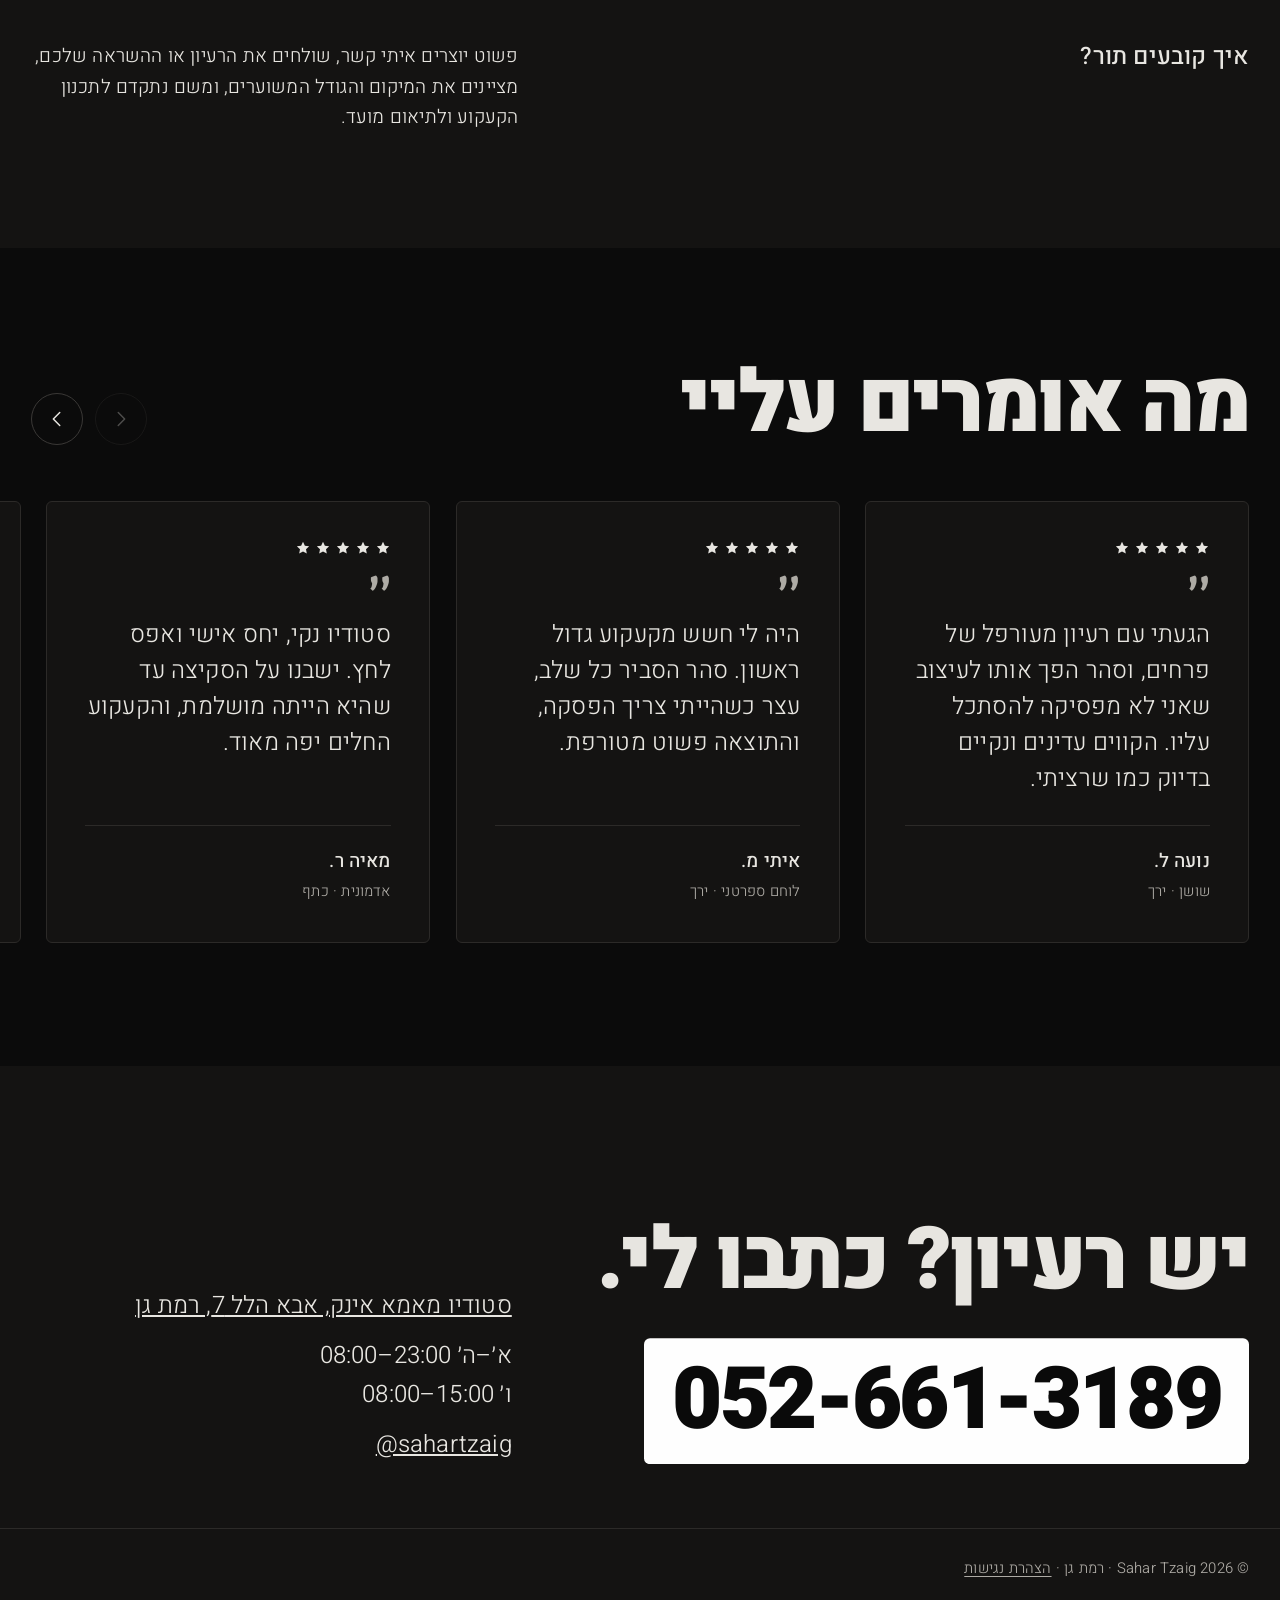
==== commit 371d4041: "Faster phone loading, and a 404 page - Only the first gallery page is visible in the HTML, so hidden" ====
--- a/index.html
+++ b/index.html
@@ -40,7 +40,7 @@
 
   <link rel="preload" href="assets/fonts/heebo-hebrew-300-normal.woff2" as="font" type="font/woff2" crossorigin>
   <link rel="preload" href="assets/fonts/pirata-one-latin-400-normal.woff2" as="font" type="font/woff2" crossorigin>
-  <link rel="stylesheet" href="assets/css/style.css?v=38f5a363">
+  <link rel="stylesheet" href="assets/css/style.css?v=c7b26b25">
 
   <script type="application/ld+json">
   {
@@ -171,7 +171,7 @@
       <div class="work__side">
         <div class="work__head">
           <figure class="work__portrait">
-            <img src="assets/img/sahar-portrait.jpg" width="1048" height="1310" fetchpriority="high" alt="סהר מקעקע בסטודיו, רכון מעל הלקוח עם מכונת הקעקועים">
+            <img src="assets/img/sahar-portrait.jpg" srcset="assets/img/sahar-portrait-460.jpg 460w, assets/img/sahar-portrait.jpg 1048w" sizes="(max-width: 760px) 140px, 230px" width="1048" height="1310" fetchpriority="high" alt="סהר מקעקע בסטודיו, רכון מעל הלקוח עם מכונת הקעקועים">
           </figure>
           <h2 class="work__title" id="work-title"><span class="sr-only">עבודות: </span>קעקועים בעיצוב אישי מהסקיצה הראשונה ועד הקו האחרון.</h2>
           <p class="work__note">סטודיו מאמא אינק רמת גן<br>אבא הלל 7</p>
@@ -189,238 +189,238 @@
         <li class="work__item" data-style="tattoo">
           <figure>
             <div class="work__media">
-              <img src="assets/img/work/sahar-1.jpg?v=07b5d819" width="672" height="840" loading="lazy" alt="קעקוע פיין-ליין של אדמונית עם עלים על השוק">
+              <img src="assets/img/work/sahar-1.jpg?v=07b5d819" srcset="assets/img/sizes/sahar-1.07b5d819.460.jpg 460w, assets/img/work/sahar-1.jpg?v=07b5d819 672w" sizes="(max-width: 760px) calc(50vw - 22px), calc((100vw - 64px) * .29)" width="672" height="840" loading="lazy" alt="קעקוע פיין-ליין של אדמונית עם עלים על השוק">
+            </div>
+          </figure>
+        </li>
+        <li class="work__item is-offset" data-style="tattoo">
+          <figure>
+            <div class="work__media">
+              <img src="assets/img/work/sahar-2.jpg?v=4835d726" srcset="assets/img/sizes/sahar-2.4835d726.460.jpg 460w, assets/img/sizes/sahar-2.4835d726.690.jpg 690w, assets/img/work/sahar-2.jpg?v=4835d726 820w" sizes="(max-width: 760px) calc(50vw - 22px), calc((100vw - 64px) * .29)" width="820" height="1025" loading="lazy" alt="קעקוע בלאק-וורק של סוסון ים עם גולגולת על האמה">
             </div>
           </figure>
         </li>
         <li class="work__item" data-style="tattoo">
           <figure>
             <div class="work__media">
-              <img src="assets/img/work/sahar-2.jpg?v=4835d726" width="820" height="1025" loading="lazy" alt="קעקוע בלאק-וורק של סוסון ים עם גולגולת על האמה">
+              <img src="assets/img/work/sahar-3.jpg?v=70dde27c" srcset="assets/img/sizes/sahar-3.70dde27c.460.jpg 460w, assets/img/sizes/sahar-3.70dde27c.690.jpg 690w, assets/img/work/sahar-3.jpg?v=70dde27c 808w" sizes="(max-width: 760px) calc(50vw - 22px), calc((100vw - 64px) * .29)" width="808" height="1010" loading="lazy" alt="קעקוע פיין-ליין של במבי עם פרחים על האמה">
+            </div>
+          </figure>
+        </li>
+        <li class="work__item is-offset" data-style="tattoo">
+          <figure>
+            <div class="work__media">
+              <img src="assets/img/work/sahar-4.jpg?v=be0526cb" srcset="assets/img/sizes/sahar-4.be0526cb.460.jpg 460w, assets/img/sizes/sahar-4.be0526cb.690.jpg 690w, assets/img/work/sahar-4.jpg?v=be0526cb 920w" sizes="(max-width: 760px) calc(50vw - 22px), calc((100vw - 64px) * .29)" width="920" height="1150" loading="lazy" alt="קעקוע דוטוורק של עטלף פורש כנפיים מעל הברך">
             </div>
           </figure>
         </li>
         <li class="work__item" data-style="tattoo">
           <figure>
             <div class="work__media">
-              <img src="assets/img/work/sahar-3.jpg?v=70dde27c" width="808" height="1010" loading="lazy" alt="קעקוע פיין-ליין של במבי עם פרחים על האמה">
-            </div>
-          </figure>
-        </li>
-        <li class="work__item" data-style="tattoo">
-          <figure>
-            <div class="work__media">
-              <img src="assets/img/work/sahar-4.jpg?v=be0526cb" width="920" height="1150" loading="lazy" alt="קעקוע דוטוורק של עטלף פורש כנפיים מעל הברך">
-            </div>
-          </figure>
-        </li>
-        <li class="work__item" data-style="tattoo">
-          <figure>
-            <div class="work__media">
-              <img src="assets/img/work/sahar-5.jpg?v=7e05bbcc" width="920" height="1150" loading="lazy" alt="קעקוע פיין-ליין של פרח שושן עם הצללה בנקודות על הירך">
-            </div>
-          </figure>
-        </li>
-        <li class="work__item" data-style="tattoo">
-          <figure>
-            <div class="work__media">
-              <img src="assets/img/work/sahar-6.jpg?v=6adaec10" width="920" height="1150" loading="lazy" alt="קעקוע פיין-ליין של מדוזה עם זרועות ארוכות על הירך">
-            </div>
-          </figure>
-        </li>
-        <li class="work__item" data-style="tattoo">
-          <figure>
-            <div class="work__media">
-              <img src="assets/img/work/sahar-7.jpg?v=9dd83848" width="920" height="1150" loading="lazy" alt="קעקוע פיין-ליין של שני צבעונים עם עלים על הירך">
-            </div>
-          </figure>
-        </li>
-        <li class="work__item" data-style="tattoo">
-          <figure>
-            <div class="work__media">
-              <img src="assets/img/work/sahar-8.jpg?v=1509e76b" width="920" height="1150" loading="lazy" alt="קעקוע פיין-ליין של אדמונית גדולה עם עלים על הכתף">
-            </div>
-          </figure>
-        </li>
-        <li class="work__item" data-style="tattoo">
-          <figure>
-            <div class="work__media">
-              <img src="assets/img/work/sahar-9.jpg?v=dfbbfb75" width="920" height="1150" loading="lazy" alt="קעקוע פיין-ליין של פרח שושן עם ענפים ועלים על הבטן">
-            </div>
-          </figure>
-        </li>
-        <li class="work__item" data-style="tattoo">
-          <figure>
-            <div class="work__media">
-              <img src="assets/img/work/sahar-10.jpg?v=69a98ad3" width="920" height="1150" loading="lazy" alt="קעקוע פיין-ליין של פוניו עם ענף פרחים מטפס מהכתף לזרוע">
-            </div>
-          </figure>
-        </li>
-        <li class="work__item" data-style="tattoo">
-          <figure>
-            <div class="work__media">
-              <img src="assets/img/work/sahar-11.jpg?v=51830636" width="920" height="1150" loading="lazy" alt="קעקוע בלאק אנד גריי של לוחם ספרטני רכוב על סוס מול הקולוסיאום, על הירך">
-            </div>
-          </figure>
-        </li>
-        <li class="work__item" data-style="tattoo">
-          <figure>
-            <div class="work__media">
-              <img src="assets/img/work/sahar-12.jpg?v=8871a274" width="920" height="1150" loading="lazy" alt="קעקוע אולד סקול של מכונית עם להבות על האמה">
-            </div>
-          </figure>
-        </li>
-        <li class="work__item" data-style="tattoo">
-          <figure>
-            <div class="work__media">
-              <img src="assets/img/work/sahar-13.jpg?v=fe15c595" width="920" height="1150" loading="lazy" alt="קעקועי כתב קטנים על האמה ומיני קעקועים של כוכב, לב ונקודות על האצבעות">
-            </div>
-          </figure>
-        </li>
-        <li class="work__item" data-style="tattoo">
-          <figure>
-            <div class="work__media">
-              <img src="assets/img/work/sahar-14.jpg?v=ec077033" width="920" height="1150" loading="lazy" alt="קעקוע פיין-ליין של פרפר עם קווים זורמים על המותן">
-            </div>
-          </figure>
-        </li>
-        <li class="work__item" data-style="tattoo">
-          <figure>
-            <div class="work__media">
-              <img src="assets/img/work/sahar-15.jpg?v=8432a69a" width="920" height="1150" loading="lazy" alt="קעקוע אורנמנטלי עדין במרכז החזה, מתחת לחזה">
-            </div>
-          </figure>
-        </li>
-        <li class="work__item" data-style="tattoo">
-          <figure>
-            <div class="work__media">
-              <img src="assets/img/work/sahar-16.jpg?v=f2582789" width="920" height="1150" loading="lazy" alt="קעקועי כתב יד עדינים וחמסה קטנה לאורך האמה וכף היד">
-            </div>
-          </figure>
-        </li>
-        <li class="work__item" data-style="tattoo">
-          <figure>
-            <div class="work__media">
-              <img src="assets/img/work/sahar-17.jpg?v=e3dc2010" width="920" height="1150" loading="lazy" alt="קעקוע של שני פרפרים עם ניצוצות קטנים על האמה">
-            </div>
-          </figure>
-        </li>
-        <li class="work__item" data-style="tattoo">
-          <figure>
-            <div class="work__media">
-              <img src="assets/img/work/sahar-18.jpg?v=90e20d84" width="920" height="1150" loading="lazy" alt="קעקוע פיין-ליין של שלושה פרפרים עפים על הירך">
-            </div>
-          </figure>
-        </li>
-        <li class="work__item" data-style="tattoo">
-          <figure>
-            <div class="work__media">
-              <img src="assets/img/work/sahar-19.jpg?v=90496ca5" width="920" height="1150" loading="lazy" alt="קעקוע בלאק-וורק של רשת קוצנית סביב המרפק">
-            </div>
-          </figure>
-        </li>
-        <li class="work__item" data-style="tattoo">
-          <figure>
-            <div class="work__media">
-              <img src="assets/img/work/sahar-20.jpg?v=7825c4f8" width="920" height="1150" loading="lazy" alt="קעקוע גב מלא: פסי בלאק-וורק רחבים בצורת V על רקע פרחים בקווים דקים">
-            </div>
-          </figure>
-        </li>
-        <li class="work__item" data-style="tattoo">
-          <figure>
-            <div class="work__media">
-              <img src="assets/img/work/sahar-21.jpg?v=500ee6be" width="920" height="1150" loading="lazy" alt="קעקוע פיין-ליין של כריש לווייתני מלא בדוגמאות פרחים ושבטיות על הירך">
-            </div>
-          </figure>
-        </li>
-        <li class="work__item" data-style="drawing">
-          <figure>
-            <div class="work__media">
-              <img src="assets/img/work/drawing-1.jpg?v=4f2bbb4c" width="920" height="1150" loading="lazy" alt="ציור בעיפרון של דיוקן אישה, מבט ישיר">
-            </div>
-          </figure>
-        </li>
-        <li class="work__item" data-style="drawing">
-          <figure>
-            <div class="work__media">
-              <img src="assets/img/work/drawing-2.jpg?v=147200a7" width="920" height="1150" loading="lazy" alt="ציור בעיפרון של גוף אישה, בסקיצה במחברת">
-            </div>
-          </figure>
-        </li>
-        <li class="work__item" data-style="drawing">
-          <figure>
-            <div class="work__media">
-              <img src="assets/img/work/drawing-3.jpg?v=b9d20f18" width="920" height="1150" loading="lazy" alt="ציור בעיפרון של אישה בפרופיל עם פקעת שיער">
-            </div>
-          </figure>
-        </li>
-        <li class="work__item" data-style="drawing">
-          <figure>
-            <div class="work__media">
-              <img src="assets/img/work/drawing-4.jpg?v=7c5b6950" width="920" height="1150" loading="lazy" alt="ציור בעיפרון של ראש דרקון במחברת">
-            </div>
-          </figure>
-        </li>
-        <li class="work__item" data-style="drawing">
-          <figure>
-            <div class="work__media">
-              <img src="assets/img/work/drawing-5.jpg?v=48eb1cda" width="920" height="1150" loading="lazy" alt="ציור בעיפרון של שתי אדמוניות במחברת">
-            </div>
-          </figure>
-        </li>
-        <li class="work__item" data-style="drawing">
-          <figure>
-            <div class="work__media">
-              <img src="assets/img/work/drawing-6.jpg?v=1d40237d" width="920" height="1150" loading="lazy" alt="ציור בעיפרון של באז שנות אור מצעצוע של סיפור, במחברת">
-            </div>
-          </figure>
-        </li>
-        <li class="work__item" data-style="drawing">
-          <figure>
-            <div class="work__media">
-              <img src="assets/img/work/drawing-7.jpg?v=49be3332" width="920" height="1150" loading="lazy" alt="ציור בעיפרון של פרח ציפור גן עדן, בקווים עדינים">
-            </div>
-          </figure>
-        </li>
-        <li class="work__item" data-style="drawing">
-          <figure>
-            <div class="work__media">
-              <img src="assets/img/work/drawing-8.jpg?v=d55f7d89" width="920" height="1150" loading="lazy" alt="ציורים בעיפרון של חיות ים: דג, טריגון, כריש, כריש לווייתני וצב ים">
-            </div>
-          </figure>
-        </li>
-        <li class="work__item" data-style="drawing">
-          <figure>
-            <div class="work__media">
-              <img src="assets/img/work/drawing-9.jpg?v=7f8723ed" width="920" height="1150" loading="lazy" alt="ציור בעיפרון של טיפת מים נוטפת, עם השתקפות וצל">
-            </div>
-          </figure>
-        </li>
-        <li class="work__item" data-style="drawing">
-          <figure>
-            <div class="work__media">
-              <img src="assets/img/work/drawing-10.jpg?v=d4a6d0cc" width="920" height="1150" loading="lazy" alt="ציור בעיפרון של וודי מצעצוע של סיפור, במחברת">
-            </div>
-          </figure>
-        </li>
-        <li class="work__item" data-style="drawing">
-          <figure>
-            <div class="work__media">
-              <img src="assets/img/work/drawing-11.jpg?v=a0d6214e" width="920" height="1150" loading="lazy" alt="ציור בעיפרון של מכונית ספורט, במחברת">
-            </div>
-          </figure>
-        </li>
-        <li class="work__item" data-style="drawing">
-          <figure>
-            <div class="work__media">
-              <img src="assets/img/work/drawing-12.jpg?v=f5079f22" width="920" height="1150" loading="lazy" alt="ציור בעיפרון של ענפי לימון עם עלים ופירות">
-            </div>
-          </figure>
-        </li>
-        <li class="work__item" data-style="drawing">
-          <figure>
-            <div class="work__media">
-              <img src="assets/img/work/drawing-13.jpg?v=c0b56f51" width="920" height="1150" loading="lazy" alt="ציור בעיפרון של פרחי שושן בקווים עדינים">
+              <img src="assets/img/work/sahar-5.jpg?v=7e05bbcc" srcset="assets/img/sizes/sahar-5.7e05bbcc.460.jpg 460w, assets/img/sizes/sahar-5.7e05bbcc.690.jpg 690w, assets/img/work/sahar-5.jpg?v=7e05bbcc 920w" sizes="(max-width: 760px) calc(50vw - 22px), calc((100vw - 64px) * .29)" width="920" height="1150" loading="lazy" alt="קעקוע פיין-ליין של פרח שושן עם הצללה בנקודות על הירך">
+            </div>
+          </figure>
+        </li>
+        <li class="work__item is-offset" data-style="tattoo">
+          <figure>
+            <div class="work__media">
+              <img src="assets/img/work/sahar-6.jpg?v=6adaec10" srcset="assets/img/sizes/sahar-6.6adaec10.460.jpg 460w, assets/img/sizes/sahar-6.6adaec10.690.jpg 690w, assets/img/work/sahar-6.jpg?v=6adaec10 920w" sizes="(max-width: 760px) calc(50vw - 22px), calc((100vw - 64px) * .29)" width="920" height="1150" loading="lazy" alt="קעקוע פיין-ליין של מדוזה עם זרועות ארוכות על הירך">
+            </div>
+          </figure>
+        </li>
+        <li class="work__item" data-style="tattoo" hidden>
+          <figure>
+            <div class="work__media">
+              <img src="assets/img/work/sahar-7.jpg?v=9dd83848" srcset="assets/img/sizes/sahar-7.9dd83848.460.jpg 460w, assets/img/sizes/sahar-7.9dd83848.690.jpg 690w, assets/img/work/sahar-7.jpg?v=9dd83848 920w" sizes="(max-width: 760px) calc(50vw - 22px), calc((100vw - 64px) * .29)" width="920" height="1150" loading="lazy" alt="קעקוע פיין-ליין של שני צבעונים עם עלים על הירך">
+            </div>
+          </figure>
+        </li>
+        <li class="work__item" data-style="tattoo" hidden>
+          <figure>
+            <div class="work__media">
+              <img src="assets/img/work/sahar-8.jpg?v=1509e76b" srcset="assets/img/sizes/sahar-8.1509e76b.460.jpg 460w, assets/img/sizes/sahar-8.1509e76b.690.jpg 690w, assets/img/work/sahar-8.jpg?v=1509e76b 920w" sizes="(max-width: 760px) calc(50vw - 22px), calc((100vw - 64px) * .29)" width="920" height="1150" loading="lazy" alt="קעקוע פיין-ליין של אדמונית גדולה עם עלים על הכתף">
+            </div>
+          </figure>
+        </li>
+        <li class="work__item" data-style="tattoo" hidden>
+          <figure>
+            <div class="work__media">
+              <img src="assets/img/work/sahar-9.jpg?v=dfbbfb75" srcset="assets/img/sizes/sahar-9.dfbbfb75.460.jpg 460w, assets/img/sizes/sahar-9.dfbbfb75.690.jpg 690w, assets/img/work/sahar-9.jpg?v=dfbbfb75 920w" sizes="(max-width: 760px) calc(50vw - 22px), calc((100vw - 64px) * .29)" width="920" height="1150" loading="lazy" alt="קעקוע פיין-ליין של פרח שושן עם ענפים ועלים על הבטן">
+            </div>
+          </figure>
+        </li>
+        <li class="work__item" data-style="tattoo" hidden>
+          <figure>
+            <div class="work__media">
+              <img src="assets/img/work/sahar-10.jpg?v=69a98ad3" srcset="assets/img/sizes/sahar-10.69a98ad3.460.jpg 460w, assets/img/sizes/sahar-10.69a98ad3.690.jpg 690w, assets/img/work/sahar-10.jpg?v=69a98ad3 920w" sizes="(max-width: 760px) calc(50vw - 22px), calc((100vw - 64px) * .29)" width="920" height="1150" loading="lazy" alt="קעקוע פיין-ליין של פוניו עם ענף פרחים מטפס מהכתף לזרוע">
+            </div>
+          </figure>
+        </li>
+        <li class="work__item" data-style="tattoo" hidden>
+          <figure>
+            <div class="work__media">
+              <img src="assets/img/work/sahar-11.jpg?v=51830636" srcset="assets/img/sizes/sahar-11.51830636.460.jpg 460w, assets/img/sizes/sahar-11.51830636.690.jpg 690w, assets/img/work/sahar-11.jpg?v=51830636 920w" sizes="(max-width: 760px) calc(50vw - 22px), calc((100vw - 64px) * .29)" width="920" height="1150" loading="lazy" alt="קעקוע בלאק אנד גריי של לוחם ספרטני רכוב על סוס מול הקולוסיאום, על הירך">
+            </div>
+          </figure>
+        </li>
+        <li class="work__item" data-style="tattoo" hidden>
+          <figure>
+            <div class="work__media">
+              <img src="assets/img/work/sahar-12.jpg?v=8871a274" srcset="assets/img/sizes/sahar-12.8871a274.460.jpg 460w, assets/img/sizes/sahar-12.8871a274.690.jpg 690w, assets/img/work/sahar-12.jpg?v=8871a274 920w" sizes="(max-width: 760px) calc(50vw - 22px), calc((100vw - 64px) * .29)" width="920" height="1150" loading="lazy" alt="קעקוע אולד סקול של מכונית עם להבות על האמה">
+            </div>
+          </figure>
+        </li>
+        <li class="work__item" data-style="tattoo" hidden>
+          <figure>
+            <div class="work__media">
+              <img src="assets/img/work/sahar-13.jpg?v=fe15c595" srcset="assets/img/sizes/sahar-13.fe15c595.460.jpg 460w, assets/img/sizes/sahar-13.fe15c595.690.jpg 690w, assets/img/work/sahar-13.jpg?v=fe15c595 920w" sizes="(max-width: 760px) calc(50vw - 22px), calc((100vw - 64px) * .29)" width="920" height="1150" loading="lazy" alt="קעקועי כתב קטנים על האמה ומיני קעקועים של כוכב, לב ונקודות על האצבעות">
+            </div>
+          </figure>
+        </li>
+        <li class="work__item" data-style="tattoo" hidden>
+          <figure>
+            <div class="work__media">
+              <img src="assets/img/work/sahar-14.jpg?v=ec077033" srcset="assets/img/sizes/sahar-14.ec077033.460.jpg 460w, assets/img/sizes/sahar-14.ec077033.690.jpg 690w, assets/img/work/sahar-14.jpg?v=ec077033 920w" sizes="(max-width: 760px) calc(50vw - 22px), calc((100vw - 64px) * .29)" width="920" height="1150" loading="lazy" alt="קעקוע פיין-ליין של פרפר עם קווים זורמים על המותן">
+            </div>
+          </figure>
+        </li>
+        <li class="work__item" data-style="tattoo" hidden>
+          <figure>
+            <div class="work__media">
+              <img src="assets/img/work/sahar-15.jpg?v=8432a69a" srcset="assets/img/sizes/sahar-15.8432a69a.460.jpg 460w, assets/img/sizes/sahar-15.8432a69a.690.jpg 690w, assets/img/work/sahar-15.jpg?v=8432a69a 920w" sizes="(max-width: 760px) calc(50vw - 22px), calc((100vw - 64px) * .29)" width="920" height="1150" loading="lazy" alt="קעקוע אורנמנטלי עדין במרכז החזה, מתחת לחזה">
+            </div>
+          </figure>
+        </li>
+        <li class="work__item" data-style="tattoo" hidden>
+          <figure>
+            <div class="work__media">
+              <img src="assets/img/work/sahar-16.jpg?v=f2582789" srcset="assets/img/sizes/sahar-16.f2582789.460.jpg 460w, assets/img/sizes/sahar-16.f2582789.690.jpg 690w, assets/img/work/sahar-16.jpg?v=f2582789 920w" sizes="(max-width: 760px) calc(50vw - 22px), calc((100vw - 64px) * .29)" width="920" height="1150" loading="lazy" alt="קעקועי כתב יד עדינים וחמסה קטנה לאורך האמה וכף היד">
+            </div>
+          </figure>
+        </li>
+        <li class="work__item" data-style="tattoo" hidden>
+          <figure>
+            <div class="work__media">
+              <img src="assets/img/work/sahar-17.jpg?v=e3dc2010" srcset="assets/img/sizes/sahar-17.e3dc2010.460.jpg 460w, assets/img/sizes/sahar-17.e3dc2010.690.jpg 690w, assets/img/work/sahar-17.jpg?v=e3dc2010 920w" sizes="(max-width: 760px) calc(50vw - 22px), calc((100vw - 64px) * .29)" width="920" height="1150" loading="lazy" alt="קעקוע של שני פרפרים עם ניצוצות קטנים על האמה">
+            </div>
+          </figure>
+        </li>
+        <li class="work__item" data-style="tattoo" hidden>
+          <figure>
+            <div class="work__media">
+              <img src="assets/img/work/sahar-18.jpg?v=90e20d84" srcset="assets/img/sizes/sahar-18.90e20d84.460.jpg 460w, assets/img/sizes/sahar-18.90e20d84.690.jpg 690w, assets/img/work/sahar-18.jpg?v=90e20d84 920w" sizes="(max-width: 760px) calc(50vw - 22px), calc((100vw - 64px) * .29)" width="920" height="1150" loading="lazy" alt="קעקוע פיין-ליין של שלושה פרפרים עפים על הירך">
+            </div>
+          </figure>
+        </li>
+        <li class="work__item" data-style="tattoo" hidden>
+          <figure>
+            <div class="work__media">
+              <img src="assets/img/work/sahar-19.jpg?v=90496ca5" srcset="assets/img/sizes/sahar-19.90496ca5.460.jpg 460w, assets/img/sizes/sahar-19.90496ca5.690.jpg 690w, assets/img/work/sahar-19.jpg?v=90496ca5 920w" sizes="(max-width: 760px) calc(50vw - 22px), calc((100vw - 64px) * .29)" width="920" height="1150" loading="lazy" alt="קעקוע בלאק-וורק של רשת קוצנית סביב המרפק">
+            </div>
+          </figure>
+        </li>
+        <li class="work__item" data-style="tattoo" hidden>
+          <figure>
+            <div class="work__media">
+              <img src="assets/img/work/sahar-20.jpg?v=7825c4f8" srcset="assets/img/sizes/sahar-20.7825c4f8.460.jpg 460w, assets/img/sizes/sahar-20.7825c4f8.690.jpg 690w, assets/img/work/sahar-20.jpg?v=7825c4f8 920w" sizes="(max-width: 760px) calc(50vw - 22px), calc((100vw - 64px) * .29)" width="920" height="1150" loading="lazy" alt="קעקוע גב מלא: פסי בלאק-וורק רחבים בצורת V על רקע פרחים בקווים דקים">
+            </div>
+          </figure>
+        </li>
+        <li class="work__item" data-style="tattoo" hidden>
+          <figure>
+            <div class="work__media">
+              <img src="assets/img/work/sahar-21.jpg?v=500ee6be" srcset="assets/img/sizes/sahar-21.500ee6be.460.jpg 460w, assets/img/sizes/sahar-21.500ee6be.690.jpg 690w, assets/img/work/sahar-21.jpg?v=500ee6be 920w" sizes="(max-width: 760px) calc(50vw - 22px), calc((100vw - 64px) * .29)" width="920" height="1150" loading="lazy" alt="קעקוע פיין-ליין של כריש לווייתני מלא בדוגמאות פרחים ושבטיות על הירך">
+            </div>
+          </figure>
+        </li>
+        <li class="work__item" data-style="drawing" hidden>
+          <figure>
+            <div class="work__media">
+              <img src="assets/img/work/drawing-1.jpg?v=4f2bbb4c" srcset="assets/img/sizes/drawing-1.4f2bbb4c.460.jpg 460w, assets/img/sizes/drawing-1.4f2bbb4c.690.jpg 690w, assets/img/work/drawing-1.jpg?v=4f2bbb4c 920w" sizes="(max-width: 760px) calc(50vw - 22px), calc((100vw - 64px) * .29)" width="920" height="1150" loading="lazy" alt="ציור בעיפרון של דיוקן אישה, מבט ישיר">
+            </div>
+          </figure>
+        </li>
+        <li class="work__item" data-style="drawing" hidden>
+          <figure>
+            <div class="work__media">
+              <img src="assets/img/work/drawing-2.jpg?v=147200a7" srcset="assets/img/sizes/drawing-2.147200a7.460.jpg 460w, assets/img/sizes/drawing-2.147200a7.690.jpg 690w, assets/img/work/drawing-2.jpg?v=147200a7 920w" sizes="(max-width: 760px) calc(50vw - 22px), calc((100vw - 64px) * .29)" width="920" height="1150" loading="lazy" alt="ציור בעיפרון של גוף אישה, בסקיצה במחברת">
+            </div>
+          </figure>
+        </li>
+        <li class="work__item" data-style="drawing" hidden>
+          <figure>
+            <div class="work__media">
+              <img src="assets/img/work/drawing-3.jpg?v=b9d20f18" srcset="assets/img/sizes/drawing-3.b9d20f18.460.jpg 460w, assets/img/sizes/drawing-3.b9d20f18.690.jpg 690w, assets/img/work/drawing-3.jpg?v=b9d20f18 920w" sizes="(max-width: 760px) calc(50vw - 22px), calc((100vw - 64px) * .29)" width="920" height="1150" loading="lazy" alt="ציור בעיפרון של אישה בפרופיל עם פקעת שיער">
+            </div>
+          </figure>
+        </li>
+        <li class="work__item" data-style="drawing" hidden>
+          <figure>
+            <div class="work__media">
+              <img src="assets/img/work/drawing-4.jpg?v=7c5b6950" srcset="assets/img/sizes/drawing-4.7c5b6950.460.jpg 460w, assets/img/sizes/drawing-4.7c5b6950.690.jpg 690w, assets/img/work/drawing-4.jpg?v=7c5b6950 920w" sizes="(max-width: 760px) calc(50vw - 22px), calc((100vw - 64px) * .29)" width="920" height="1150" loading="lazy" alt="ציור בעיפרון של ראש דרקון במחברת">
+            </div>
+          </figure>
+        </li>
+        <li class="work__item" data-style="drawing" hidden>
+          <figure>
+            <div class="work__media">
+              <img src="assets/img/work/drawing-5.jpg?v=48eb1cda" srcset="assets/img/sizes/drawing-5.48eb1cda.460.jpg 460w, assets/img/sizes/drawing-5.48eb1cda.690.jpg 690w, assets/img/work/drawing-5.jpg?v=48eb1cda 920w" sizes="(max-width: 760px) calc(50vw - 22px), calc((100vw - 64px) * .29)" width="920" height="1150" loading="lazy" alt="ציור בעיפרון של שתי אדמוניות במחברת">
+            </div>
+          </figure>
+        </li>
+        <li class="work__item" data-style="drawing" hidden>
+          <figure>
+            <div class="work__media">
+              <img src="assets/img/work/drawing-6.jpg?v=1d40237d" srcset="assets/img/sizes/drawing-6.1d40237d.460.jpg 460w, assets/img/sizes/drawing-6.1d40237d.690.jpg 690w, assets/img/work/drawing-6.jpg?v=1d40237d 920w" sizes="(max-width: 760px) calc(50vw - 22px), calc((100vw - 64px) * .29)" width="920" height="1150" loading="lazy" alt="ציור בעיפרון של באז שנות אור מצעצוע של סיפור, במחברת">
+            </div>
+          </figure>
+        </li>
+        <li class="work__item" data-style="drawing" hidden>
+          <figure>
+            <div class="work__media">
+              <img src="assets/img/work/drawing-7.jpg?v=49be3332" srcset="assets/img/sizes/drawing-7.49be3332.460.jpg 460w, assets/img/sizes/drawing-7.49be3332.690.jpg 690w, assets/img/work/drawing-7.jpg?v=49be3332 920w" sizes="(max-width: 760px) calc(50vw - 22px), calc((100vw - 64px) * .29)" width="920" height="1150" loading="lazy" alt="ציור בעיפרון של פרח ציפור גן עדן, בקווים עדינים">
+            </div>
+          </figure>
+        </li>
+        <li class="work__item" data-style="drawing" hidden>
+          <figure>
+            <div class="work__media">
+              <img src="assets/img/work/drawing-8.jpg?v=d55f7d89" srcset="assets/img/sizes/drawing-8.d55f7d89.460.jpg 460w, assets/img/sizes/drawing-8.d55f7d89.690.jpg 690w, assets/img/work/drawing-8.jpg?v=d55f7d89 920w" sizes="(max-width: 760px) calc(50vw - 22px), calc((100vw - 64px) * .29)" width="920" height="1150" loading="lazy" alt="ציורים בעיפרון של חיות ים: דג, טריגון, כריש, כריש לווייתני וצב ים">
+            </div>
+          </figure>
+        </li>
+        <li class="work__item" data-style="drawing" hidden>
+          <figure>
+            <div class="work__media">
+              <img src="assets/img/work/drawing-9.jpg?v=7f8723ed" srcset="assets/img/sizes/drawing-9.7f8723ed.460.jpg 460w, assets/img/sizes/drawing-9.7f8723ed.690.jpg 690w, assets/img/work/drawing-9.jpg?v=7f8723ed 920w" sizes="(max-width: 760px) calc(50vw - 22px), calc((100vw - 64px) * .29)" width="920" height="1150" loading="lazy" alt="ציור בעיפרון של טיפת מים נוטפת, עם השתקפות וצל">
+            </div>
+          </figure>
+        </li>
+        <li class="work__item" data-style="drawing" hidden>
+          <figure>
+            <div class="work__media">
+              <img src="assets/img/work/drawing-10.jpg?v=d4a6d0cc" srcset="assets/img/sizes/drawing-10.d4a6d0cc.460.jpg 460w, assets/img/sizes/drawing-10.d4a6d0cc.690.jpg 690w, assets/img/work/drawing-10.jpg?v=d4a6d0cc 920w" sizes="(max-width: 760px) calc(50vw - 22px), calc((100vw - 64px) * .29)" width="920" height="1150" loading="lazy" alt="ציור בעיפרון של וודי מצעצוע של סיפור, במחברת">
+            </div>
+          </figure>
+        </li>
+        <li class="work__item" data-style="drawing" hidden>
+          <figure>
+            <div class="work__media">
+              <img src="assets/img/work/drawing-11.jpg?v=a0d6214e" srcset="assets/img/sizes/drawing-11.a0d6214e.460.jpg 460w, assets/img/sizes/drawing-11.a0d6214e.690.jpg 690w, assets/img/work/drawing-11.jpg?v=a0d6214e 920w" sizes="(max-width: 760px) calc(50vw - 22px), calc((100vw - 64px) * .29)" width="920" height="1150" loading="lazy" alt="ציור בעיפרון של מכונית ספורט, במחברת">
+            </div>
+          </figure>
+        </li>
+        <li class="work__item" data-style="drawing" hidden>
+          <figure>
+            <div class="work__media">
+              <img src="assets/img/work/drawing-12.jpg?v=f5079f22" srcset="assets/img/sizes/drawing-12.f5079f22.460.jpg 460w, assets/img/sizes/drawing-12.f5079f22.690.jpg 690w, assets/img/work/drawing-12.jpg?v=f5079f22 920w" sizes="(max-width: 760px) calc(50vw - 22px), calc((100vw - 64px) * .29)" width="920" height="1150" loading="lazy" alt="ציור בעיפרון של ענפי לימון עם עלים ופירות">
+            </div>
+          </figure>
+        </li>
+        <li class="work__item" data-style="drawing" hidden>
+          <figure>
+            <div class="work__media">
+              <img src="assets/img/work/drawing-13.jpg?v=c0b56f51" srcset="assets/img/sizes/drawing-13.c0b56f51.460.jpg 460w, assets/img/sizes/drawing-13.c0b56f51.690.jpg 690w, assets/img/work/drawing-13.jpg?v=c0b56f51 920w" sizes="(max-width: 760px) calc(50vw - 22px), calc((100vw - 64px) * .29)" width="920" height="1150" loading="lazy" alt="ציור בעיפרון של פרחי שושן בקווים עדינים">
             </div>
           </figure>
         </li>
@@ -613,7 +613,7 @@
           <a class="link" href="https://www.google.com/maps/search/?api=1&amp;query=%D7%90%D7%91%D7%90+%D7%94%D7%9C%D7%9C+7+%D7%A8%D7%9E%D7%AA+%D7%92%D7%9F" target="_blank" rel="noopener">אבא הלל 7, רמת גן <span class="sr-only">(נפתח בחלון חדש)</span></a>
         </div>
       </div>
-      <img class="card__logo" src="assets/img/logo-ink.webp" width="700" height="800" alt="איור של סהר מקעקע, עם אדמונית גדולה">
+      <img class="card__logo" src="assets/img/logo-ink.webp" width="700" height="800" loading="lazy" alt="איור של סהר מקעקע, עם אדמונית גדולה">
     </div>
   </dialog>
 
--- a/assets/css/style.css
+++ b/assets/css/style.css
@@ -610,6 +610,14 @@
   transition: none !important; animation: none !important; scroll-behavior: auto !important;
 }
 
+/* ===== עמוד "לא נמצא" ===== */
+.lost {
+  min-height: calc(100svh - var(--bar-h)); max-width: 760px;
+  padding: clamp(48px, 8vw, 120px) var(--m); display: flex; flex-direction: column; justify-content: center; gap: 24px;
+}
+.lost__code { font-family: 'Pirata One', serif; font-size: clamp(6rem, 4rem + 10vw, 12rem); line-height: .8; color: var(--muted); }
+.lost__actions { display: flex; flex-wrap: wrap; align-items: center; gap: 16px 28px; margin-top: 8px; }
+
 /* ===== עמוד הצהרת הנגישות ===== */
 .page-bar {
   position: sticky; top: 0; z-index: 40; height: var(--bar-h);
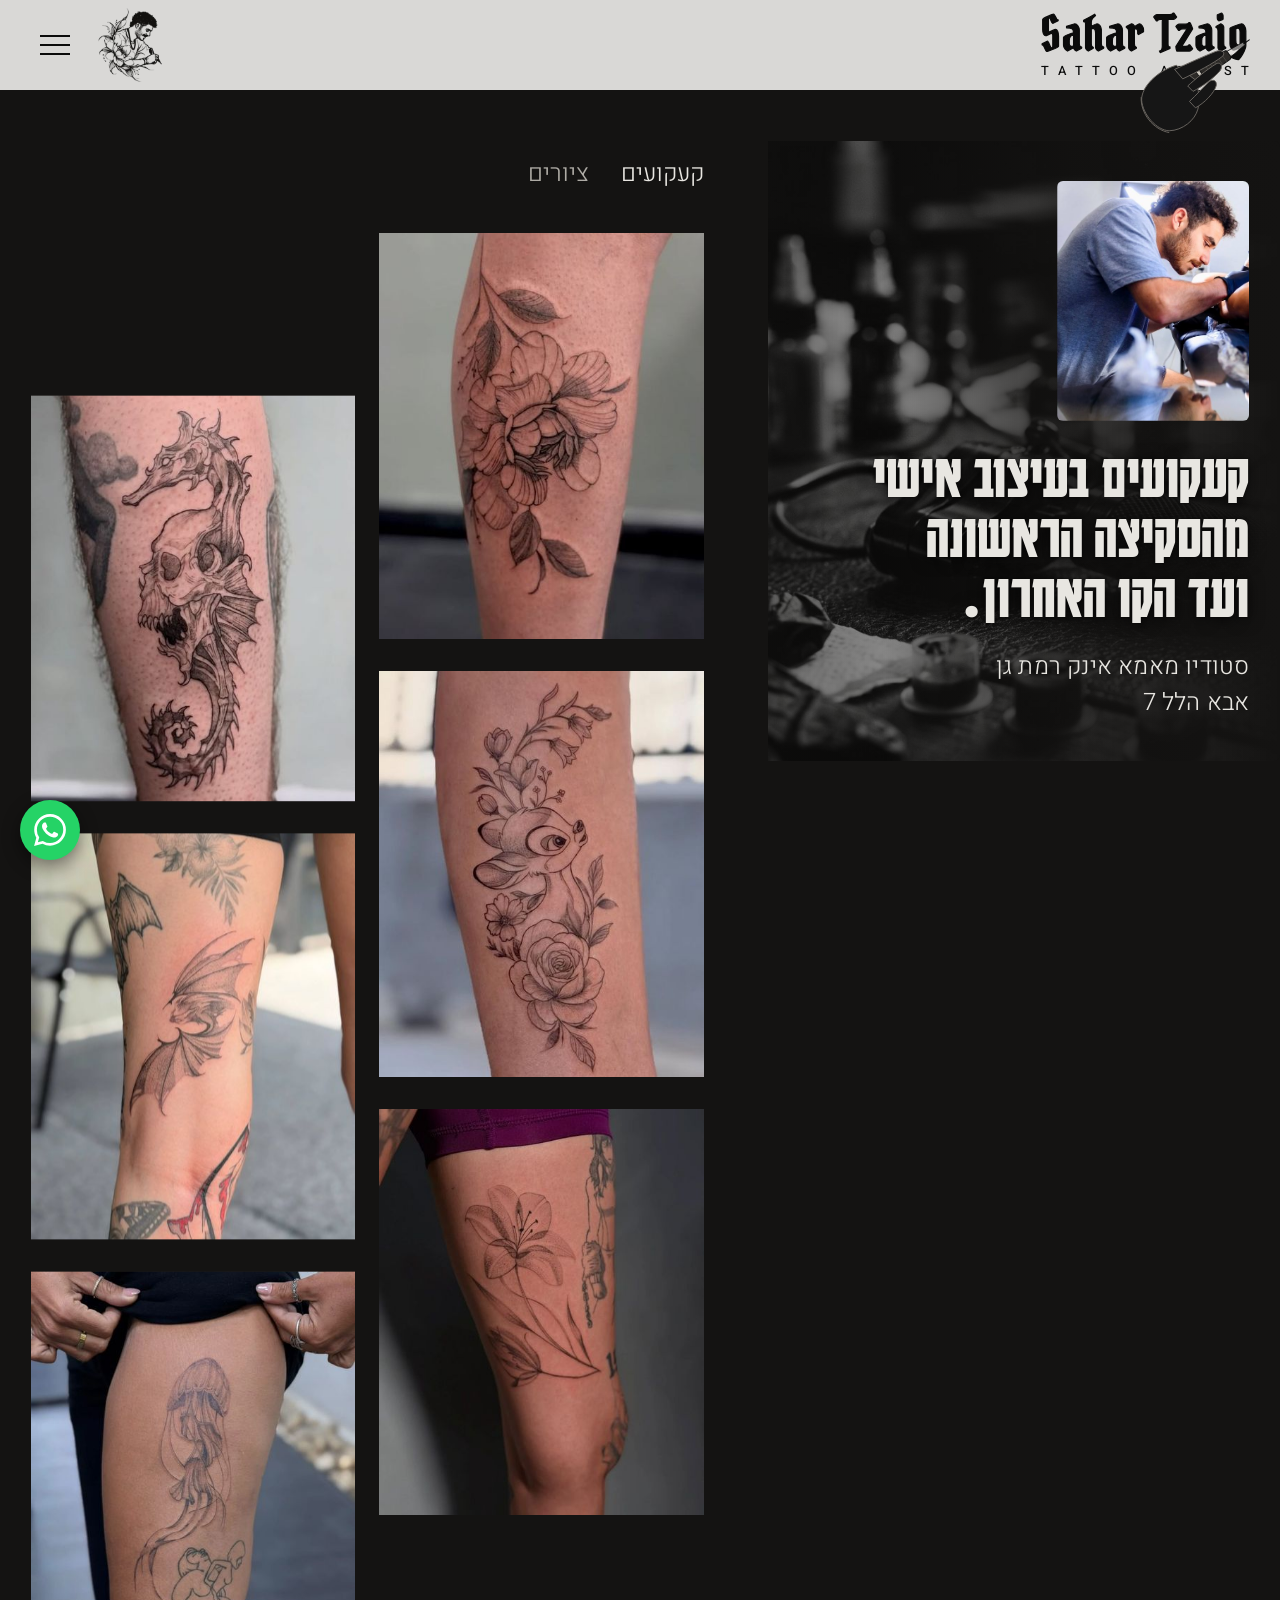
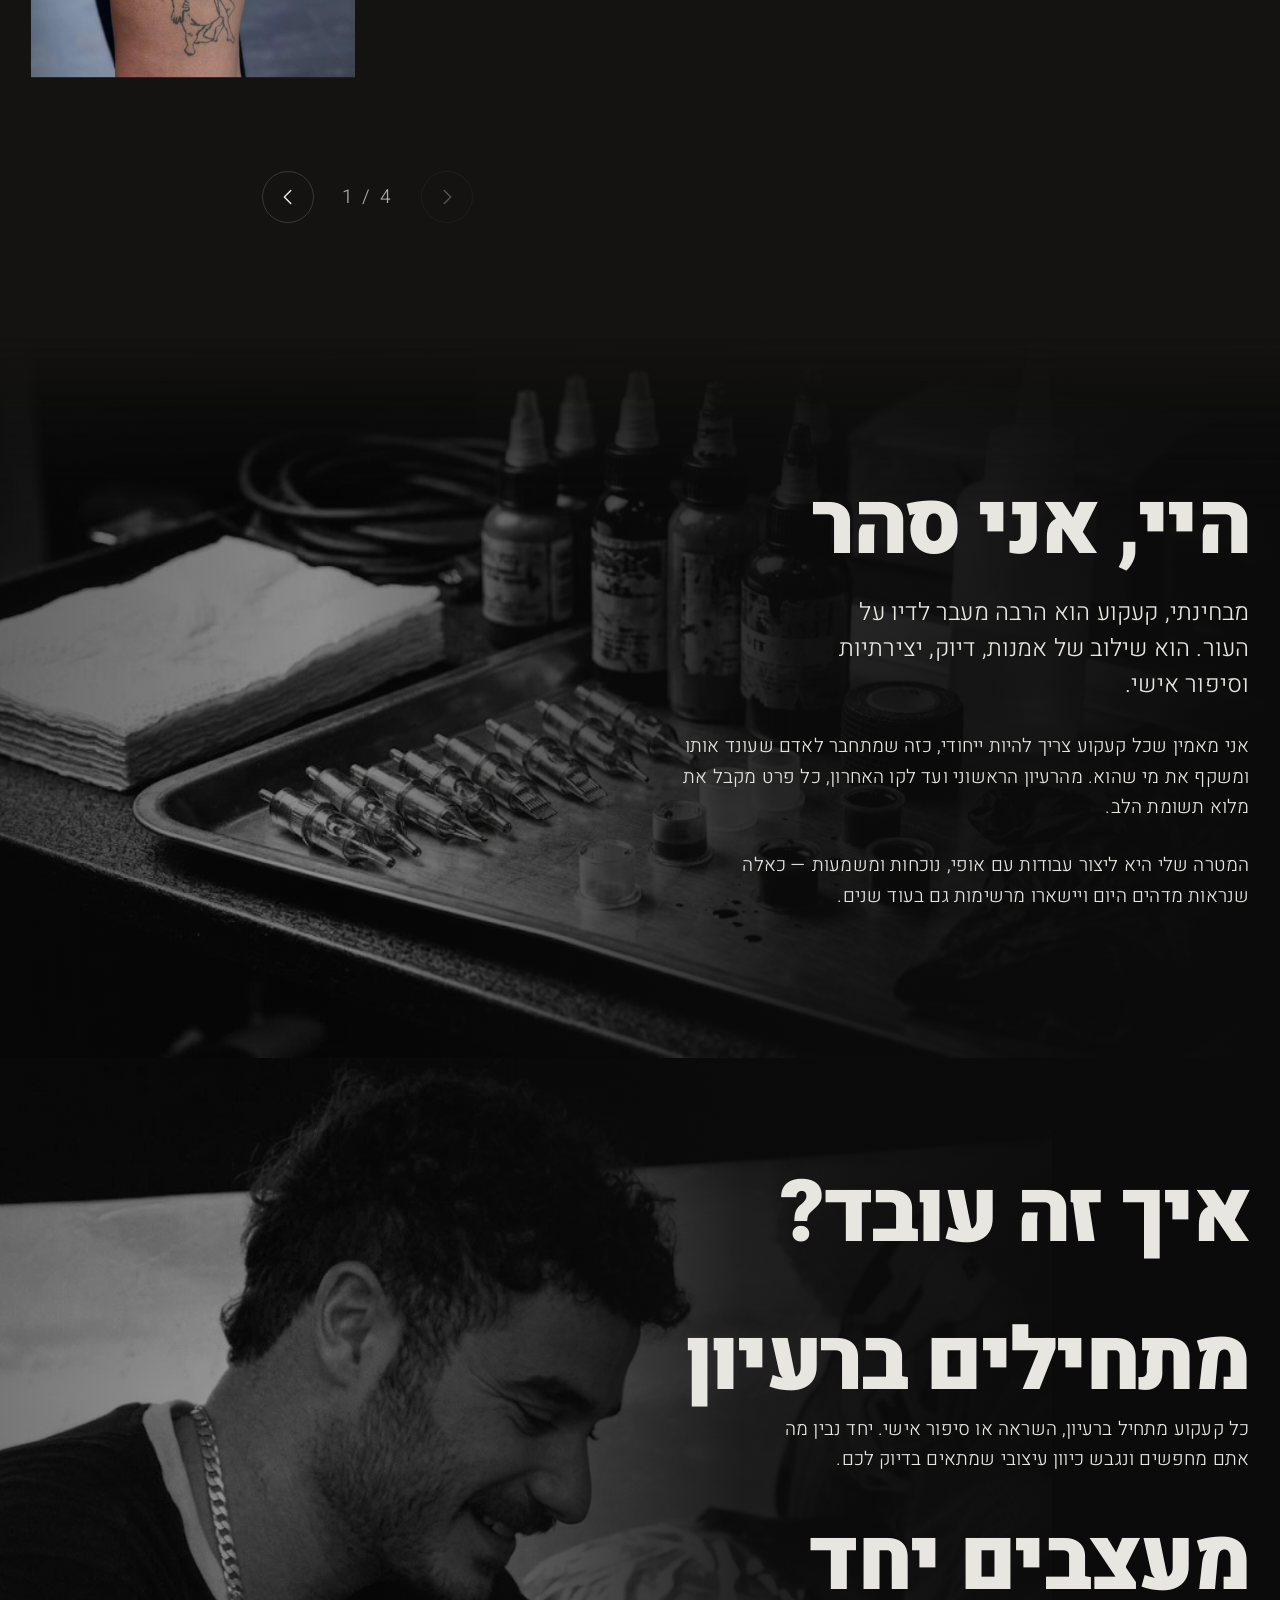
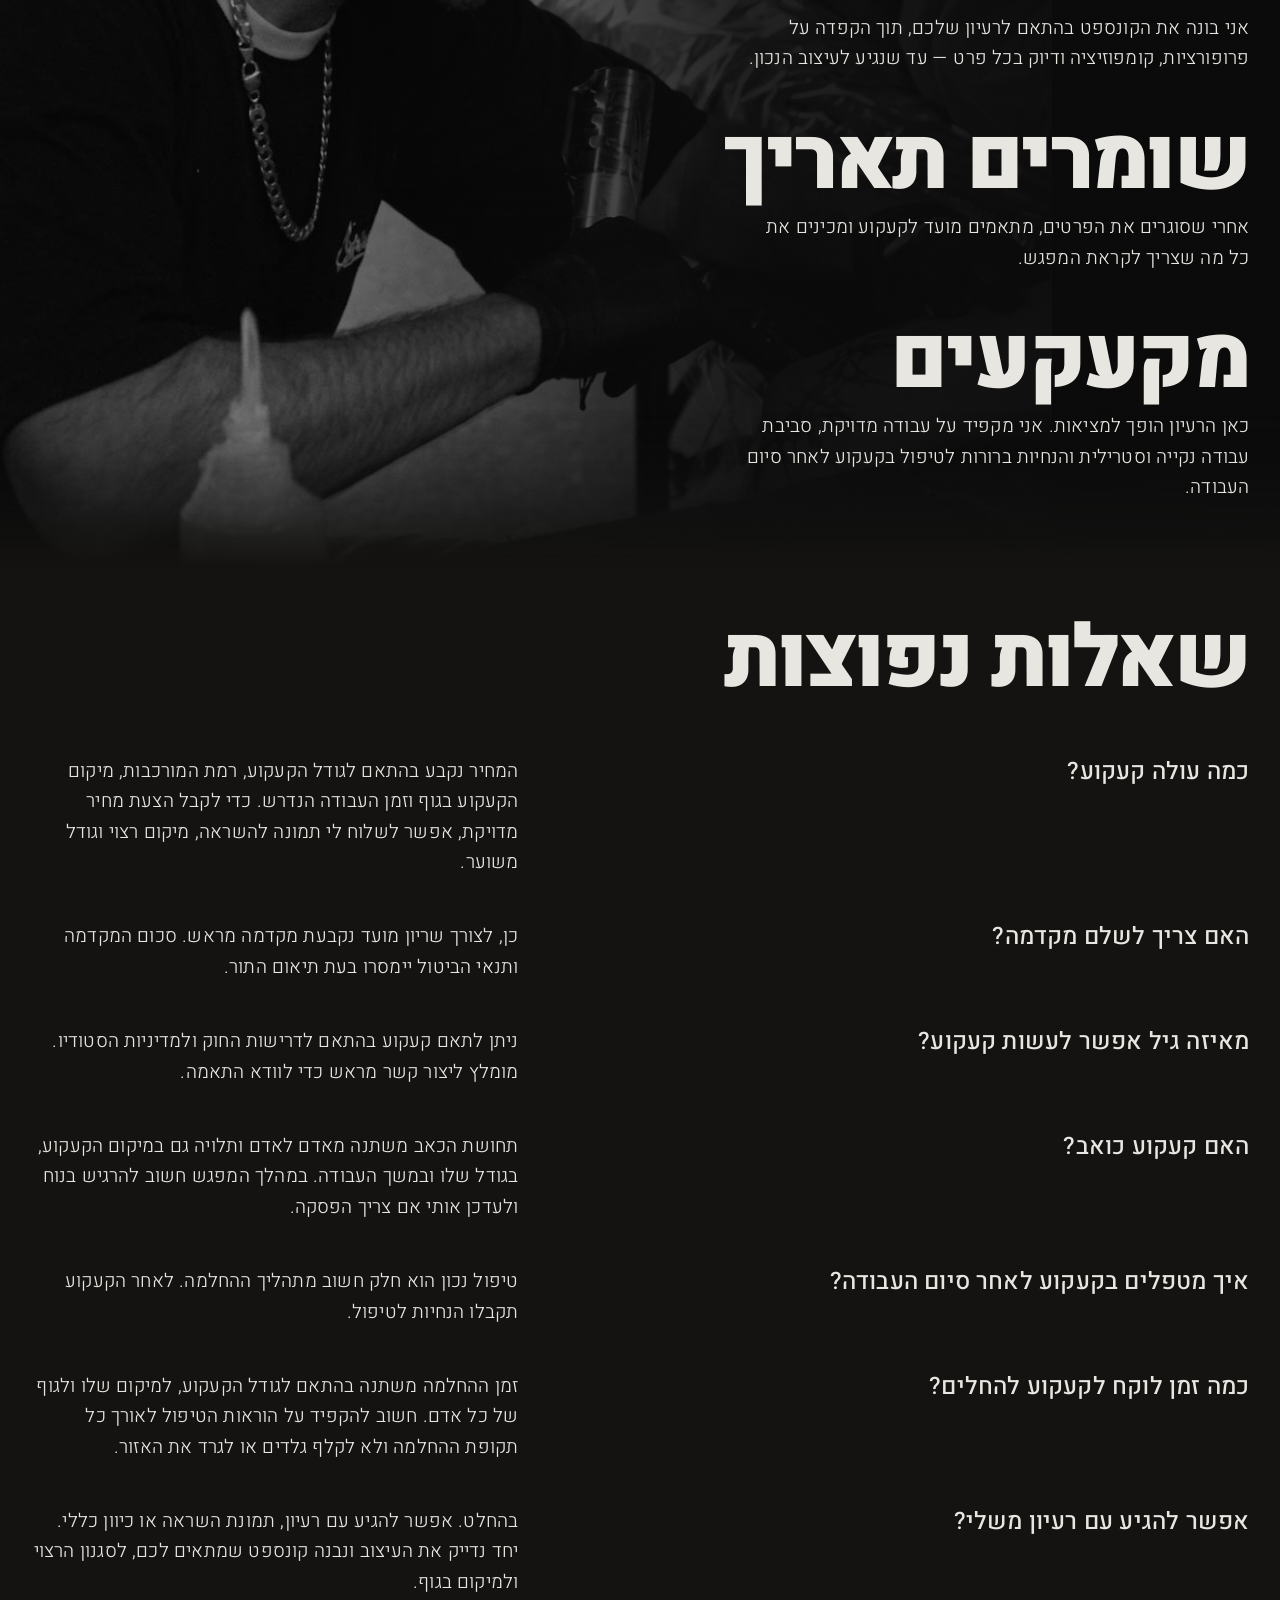
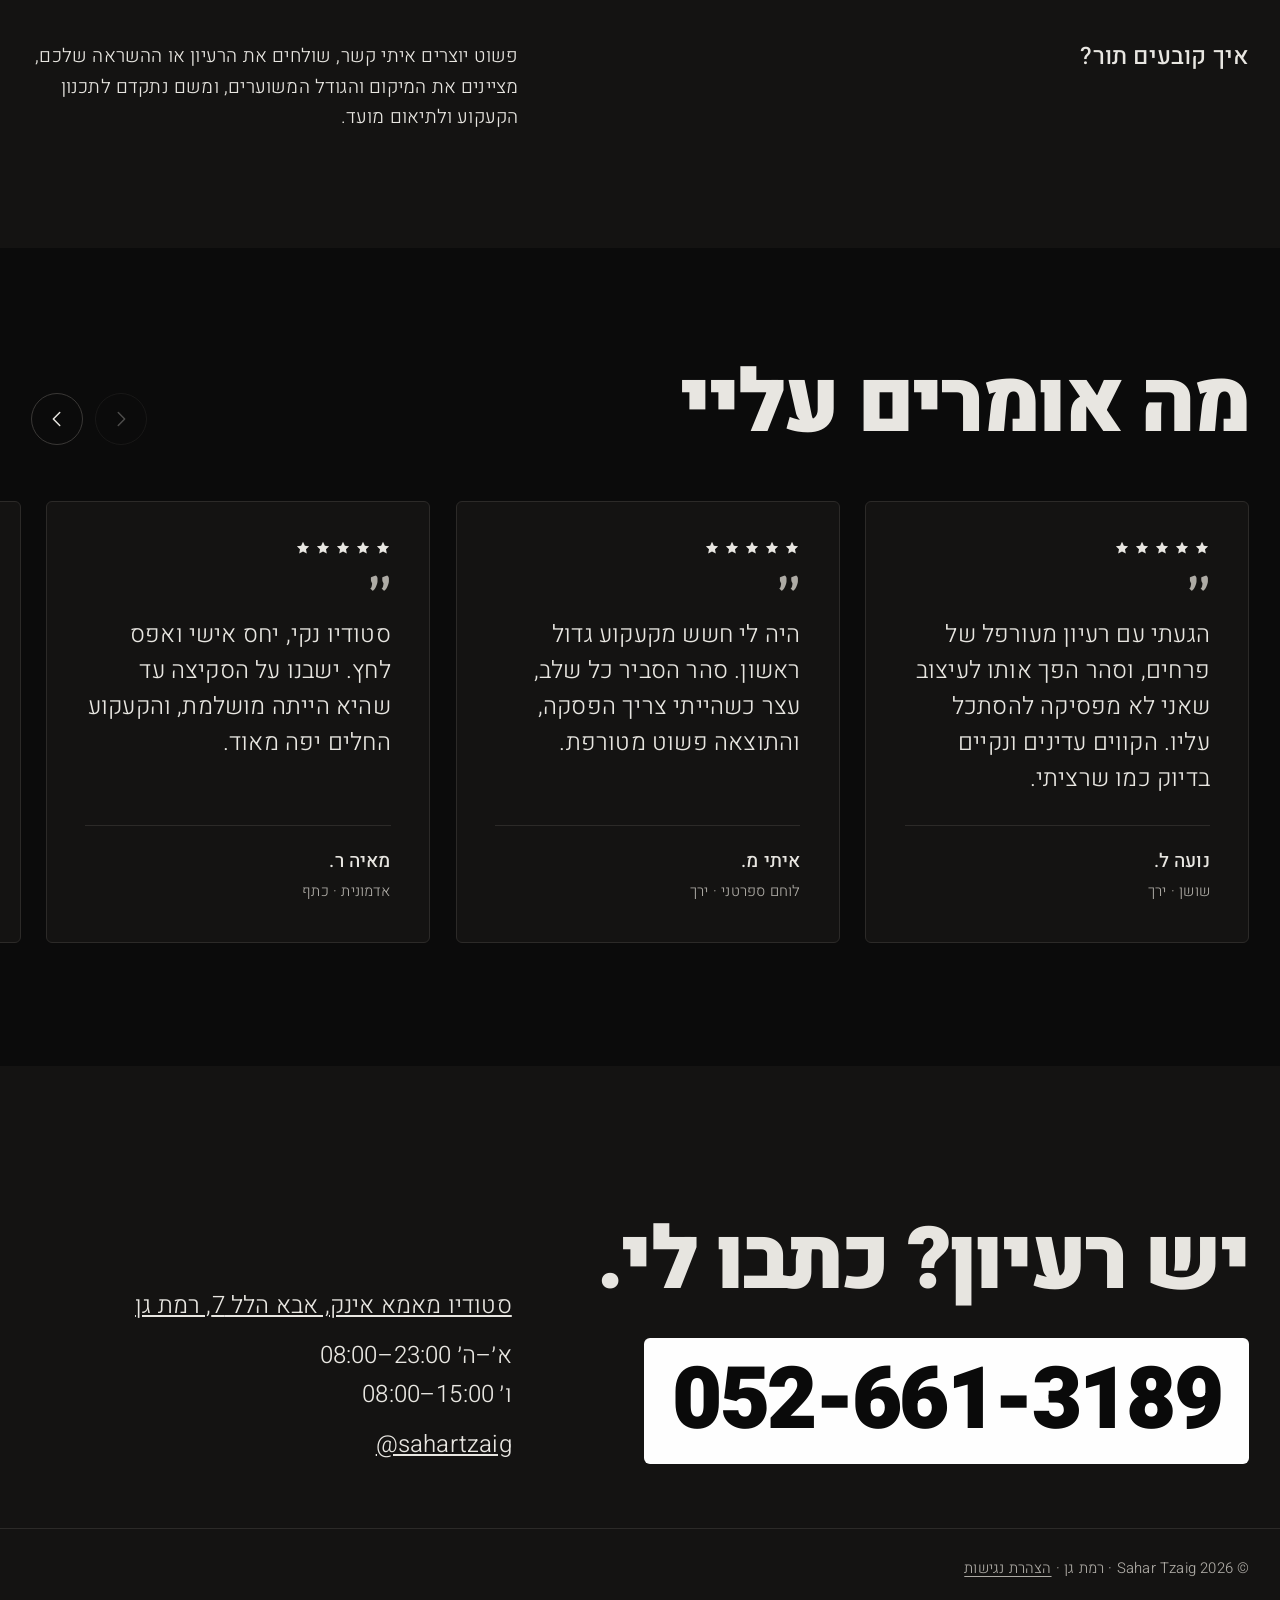
==== commit 96085eaa: "Gallery: open a work full screen, with next/previous, swipe and keyboard Co-Authored-By: Claude Opus" ====
--- a/index.html
+++ b/index.html
@@ -40,7 +40,7 @@
 
   <link rel="preload" href="assets/fonts/heebo-hebrew-300-normal.woff2" as="font" type="font/woff2" crossorigin>
   <link rel="preload" href="assets/fonts/pirata-one-latin-400-normal.woff2" as="font" type="font/woff2" crossorigin>
-  <link rel="stylesheet" href="assets/css/style.css?v=c7b26b25">
+  <link rel="stylesheet" href="assets/css/style.css?v=4284fc1e">
 
   <script type="application/ld+json">
   {
@@ -190,6 +190,7 @@
           <figure>
             <div class="work__media">
               <img src="assets/img/work/sahar-1.jpg?v=07b5d819" srcset="assets/img/sizes/sahar-1.07b5d819.460.jpg 460w, assets/img/work/sahar-1.jpg?v=07b5d819 672w" sizes="(max-width: 760px) calc(50vw - 22px), calc((100vw - 64px) * .29)" width="672" height="840" loading="lazy" alt="קעקוע פיין-ליין של אדמונית עם עלים על השוק">
+              <button class="work__zoom" type="button" aria-label="הגדלת התמונה: קעקוע פיין-ליין של אדמונית עם עלים על השוק" aria-haspopup="dialog"></button>
             </div>
           </figure>
         </li>
@@ -197,6 +198,7 @@
           <figure>
             <div class="work__media">
               <img src="assets/img/work/sahar-2.jpg?v=4835d726" srcset="assets/img/sizes/sahar-2.4835d726.460.jpg 460w, assets/img/sizes/sahar-2.4835d726.690.jpg 690w, assets/img/work/sahar-2.jpg?v=4835d726 820w" sizes="(max-width: 760px) calc(50vw - 22px), calc((100vw - 64px) * .29)" width="820" height="1025" loading="lazy" alt="קעקוע בלאק-וורק של סוסון ים עם גולגולת על האמה">
+              <button class="work__zoom" type="button" aria-label="הגדלת התמונה: קעקוע בלאק-וורק של סוסון ים עם גולגולת על האמה" aria-haspopup="dialog"></button>
             </div>
           </figure>
         </li>
@@ -204,6 +206,7 @@
           <figure>
             <div class="work__media">
               <img src="assets/img/work/sahar-3.jpg?v=70dde27c" srcset="assets/img/sizes/sahar-3.70dde27c.460.jpg 460w, assets/img/sizes/sahar-3.70dde27c.690.jpg 690w, assets/img/work/sahar-3.jpg?v=70dde27c 808w" sizes="(max-width: 760px) calc(50vw - 22px), calc((100vw - 64px) * .29)" width="808" height="1010" loading="lazy" alt="קעקוע פיין-ליין של במבי עם פרחים על האמה">
+              <button class="work__zoom" type="button" aria-label="הגדלת התמונה: קעקוע פיין-ליין של במבי עם פרחים על האמה" aria-haspopup="dialog"></button>
             </div>
           </figure>
         </li>
@@ -211,6 +214,7 @@
           <figure>
             <div class="work__media">
               <img src="assets/img/work/sahar-4.jpg?v=be0526cb" srcset="assets/img/sizes/sahar-4.be0526cb.460.jpg 460w, assets/img/sizes/sahar-4.be0526cb.690.jpg 690w, assets/img/work/sahar-4.jpg?v=be0526cb 920w" sizes="(max-width: 760px) calc(50vw - 22px), calc((100vw - 64px) * .29)" width="920" height="1150" loading="lazy" alt="קעקוע דוטוורק של עטלף פורש כנפיים מעל הברך">
+              <button class="work__zoom" type="button" aria-label="הגדלת התמונה: קעקוע דוטוורק של עטלף פורש כנפיים מעל הברך" aria-haspopup="dialog"></button>
             </div>
           </figure>
         </li>
@@ -218,6 +222,7 @@
           <figure>
             <div class="work__media">
               <img src="assets/img/work/sahar-5.jpg?v=7e05bbcc" srcset="assets/img/sizes/sahar-5.7e05bbcc.460.jpg 460w, assets/img/sizes/sahar-5.7e05bbcc.690.jpg 690w, assets/img/work/sahar-5.jpg?v=7e05bbcc 920w" sizes="(max-width: 760px) calc(50vw - 22px), calc((100vw - 64px) * .29)" width="920" height="1150" loading="lazy" alt="קעקוע פיין-ליין של פרח שושן עם הצללה בנקודות על הירך">
+              <button class="work__zoom" type="button" aria-label="הגדלת התמונה: קעקוע פיין-ליין של פרח שושן עם הצללה בנקודות על הירך" aria-haspopup="dialog"></button>
             </div>
           </figure>
         </li>
@@ -225,6 +230,7 @@
           <figure>
             <div class="work__media">
               <img src="assets/img/work/sahar-6.jpg?v=6adaec10" srcset="assets/img/sizes/sahar-6.6adaec10.460.jpg 460w, assets/img/sizes/sahar-6.6adaec10.690.jpg 690w, assets/img/work/sahar-6.jpg?v=6adaec10 920w" sizes="(max-width: 760px) calc(50vw - 22px), calc((100vw - 64px) * .29)" width="920" height="1150" loading="lazy" alt="קעקוע פיין-ליין של מדוזה עם זרועות ארוכות על הירך">
+              <button class="work__zoom" type="button" aria-label="הגדלת התמונה: קעקוע פיין-ליין של מדוזה עם זרועות ארוכות על הירך" aria-haspopup="dialog"></button>
             </div>
           </figure>
         </li>
@@ -232,6 +238,7 @@
           <figure>
             <div class="work__media">
               <img src="assets/img/work/sahar-7.jpg?v=9dd83848" srcset="assets/img/sizes/sahar-7.9dd83848.460.jpg 460w, assets/img/sizes/sahar-7.9dd83848.690.jpg 690w, assets/img/work/sahar-7.jpg?v=9dd83848 920w" sizes="(max-width: 760px) calc(50vw - 22px), calc((100vw - 64px) * .29)" width="920" height="1150" loading="lazy" alt="קעקוע פיין-ליין של שני צבעונים עם עלים על הירך">
+              <button class="work__zoom" type="button" aria-label="הגדלת התמונה: קעקוע פיין-ליין של שני צבעונים עם עלים על הירך" aria-haspopup="dialog"></button>
             </div>
           </figure>
         </li>
@@ -239,6 +246,7 @@
           <figure>
             <div class="work__media">
               <img src="assets/img/work/sahar-8.jpg?v=1509e76b" srcset="assets/img/sizes/sahar-8.1509e76b.460.jpg 460w, assets/img/sizes/sahar-8.1509e76b.690.jpg 690w, assets/img/work/sahar-8.jpg?v=1509e76b 920w" sizes="(max-width: 760px) calc(50vw - 22px), calc((100vw - 64px) * .29)" width="920" height="1150" loading="lazy" alt="קעקוע פיין-ליין של אדמונית גדולה עם עלים על הכתף">
+              <button class="work__zoom" type="button" aria-label="הגדלת התמונה: קעקוע פיין-ליין של אדמונית גדולה עם עלים על הכתף" aria-haspopup="dialog"></button>
             </div>
           </figure>
         </li>
@@ -246,6 +254,7 @@
           <figure>
             <div class="work__media">
               <img src="assets/img/work/sahar-9.jpg?v=dfbbfb75" srcset="assets/img/sizes/sahar-9.dfbbfb75.460.jpg 460w, assets/img/sizes/sahar-9.dfbbfb75.690.jpg 690w, assets/img/work/sahar-9.jpg?v=dfbbfb75 920w" sizes="(max-width: 760px) calc(50vw - 22px), calc((100vw - 64px) * .29)" width="920" height="1150" loading="lazy" alt="קעקוע פיין-ליין של פרח שושן עם ענפים ועלים על הבטן">
+              <button class="work__zoom" type="button" aria-label="הגדלת התמונה: קעקוע פיין-ליין של פרח שושן עם ענפים ועלים על הבטן" aria-haspopup="dialog"></button>
             </div>
           </figure>
         </li>
@@ -253,6 +262,7 @@
           <figure>
             <div class="work__media">
               <img src="assets/img/work/sahar-10.jpg?v=69a98ad3" srcset="assets/img/sizes/sahar-10.69a98ad3.460.jpg 460w, assets/img/sizes/sahar-10.69a98ad3.690.jpg 690w, assets/img/work/sahar-10.jpg?v=69a98ad3 920w" sizes="(max-width: 760px) calc(50vw - 22px), calc((100vw - 64px) * .29)" width="920" height="1150" loading="lazy" alt="קעקוע פיין-ליין של פוניו עם ענף פרחים מטפס מהכתף לזרוע">
+              <button class="work__zoom" type="button" aria-label="הגדלת התמונה: קעקוע פיין-ליין של פוניו עם ענף פרחים מטפס מהכתף לזרוע" aria-haspopup="dialog"></button>
             </div>
           </figure>
         </li>
@@ -260,6 +270,7 @@
           <figure>
             <div class="work__media">
               <img src="assets/img/work/sahar-11.jpg?v=51830636" srcset="assets/img/sizes/sahar-11.51830636.460.jpg 460w, assets/img/sizes/sahar-11.51830636.690.jpg 690w, assets/img/work/sahar-11.jpg?v=51830636 920w" sizes="(max-width: 760px) calc(50vw - 22px), calc((100vw - 64px) * .29)" width="920" height="1150" loading="lazy" alt="קעקוע בלאק אנד גריי של לוחם ספרטני רכוב על סוס מול הקולוסיאום, על הירך">
+              <button class="work__zoom" type="button" aria-label="הגדלת התמונה: קעקוע בלאק אנד גריי של לוחם ספרטני רכוב על סוס מול הקולוסיאום, על הירך" aria-haspopup="dialog"></button>
             </div>
           </figure>
         </li>
@@ -267,6 +278,7 @@
           <figure>
             <div class="work__media">
               <img src="assets/img/work/sahar-12.jpg?v=8871a274" srcset="assets/img/sizes/sahar-12.8871a274.460.jpg 460w, assets/img/sizes/sahar-12.8871a274.690.jpg 690w, assets/img/work/sahar-12.jpg?v=8871a274 920w" sizes="(max-width: 760px) calc(50vw - 22px), calc((100vw - 64px) * .29)" width="920" height="1150" loading="lazy" alt="קעקוע אולד סקול של מכונית עם להבות על האמה">
+              <button class="work__zoom" type="button" aria-label="הגדלת התמונה: קעקוע אולד סקול של מכונית עם להבות על האמה" aria-haspopup="dialog"></button>
             </div>
           </figure>
         </li>
@@ -274,6 +286,7 @@
           <figure>
             <div class="work__media">
               <img src="assets/img/work/sahar-13.jpg?v=fe15c595" srcset="assets/img/sizes/sahar-13.fe15c595.460.jpg 460w, assets/img/sizes/sahar-13.fe15c595.690.jpg 690w, assets/img/work/sahar-13.jpg?v=fe15c595 920w" sizes="(max-width: 760px) calc(50vw - 22px), calc((100vw - 64px) * .29)" width="920" height="1150" loading="lazy" alt="קעקועי כתב קטנים על האמה ומיני קעקועים של כוכב, לב ונקודות על האצבעות">
+              <button class="work__zoom" type="button" aria-label="הגדלת התמונה: קעקועי כתב קטנים על האמה ומיני קעקועים של כוכב, לב ונקודות על האצבעות" aria-haspopup="dialog"></button>
             </div>
           </figure>
         </li>
@@ -281,6 +294,7 @@
           <figure>
             <div class="work__media">
               <img src="assets/img/work/sahar-14.jpg?v=ec077033" srcset="assets/img/sizes/sahar-14.ec077033.460.jpg 460w, assets/img/sizes/sahar-14.ec077033.690.jpg 690w, assets/img/work/sahar-14.jpg?v=ec077033 920w" sizes="(max-width: 760px) calc(50vw - 22px), calc((100vw - 64px) * .29)" width="920" height="1150" loading="lazy" alt="קעקוע פיין-ליין של פרפר עם קווים זורמים על המותן">
+              <button class="work__zoom" type="button" aria-label="הגדלת התמונה: קעקוע פיין-ליין של פרפר עם קווים זורמים על המותן" aria-haspopup="dialog"></button>
             </div>
           </figure>
         </li>
@@ -288,6 +302,7 @@
           <figure>
             <div class="work__media">
               <img src="assets/img/work/sahar-15.jpg?v=8432a69a" srcset="assets/img/sizes/sahar-15.8432a69a.460.jpg 460w, assets/img/sizes/sahar-15.8432a69a.690.jpg 690w, assets/img/work/sahar-15.jpg?v=8432a69a 920w" sizes="(max-width: 760px) calc(50vw - 22px), calc((100vw - 64px) * .29)" width="920" height="1150" loading="lazy" alt="קעקוע אורנמנטלי עדין במרכז החזה, מתחת לחזה">
+              <button class="work__zoom" type="button" aria-label="הגדלת התמונה: קעקוע אורנמנטלי עדין במרכז החזה, מתחת לחזה" aria-haspopup="dialog"></button>
             </div>
           </figure>
         </li>
@@ -295,6 +310,7 @@
           <figure>
             <div class="work__media">
               <img src="assets/img/work/sahar-16.jpg?v=f2582789" srcset="assets/img/sizes/sahar-16.f2582789.460.jpg 460w, assets/img/sizes/sahar-16.f2582789.690.jpg 690w, assets/img/work/sahar-16.jpg?v=f2582789 920w" sizes="(max-width: 760px) calc(50vw - 22px), calc((100vw - 64px) * .29)" width="920" height="1150" loading="lazy" alt="קעקועי כתב יד עדינים וחמסה קטנה לאורך האמה וכף היד">
+              <button class="work__zoom" type="button" aria-label="הגדלת התמונה: קעקועי כתב יד עדינים וחמסה קטנה לאורך האמה וכף היד" aria-haspopup="dialog"></button>
             </div>
           </figure>
         </li>
@@ -302,6 +318,7 @@
           <figure>
             <div class="work__media">
               <img src="assets/img/work/sahar-17.jpg?v=e3dc2010" srcset="assets/img/sizes/sahar-17.e3dc2010.460.jpg 460w, assets/img/sizes/sahar-17.e3dc2010.690.jpg 690w, assets/img/work/sahar-17.jpg?v=e3dc2010 920w" sizes="(max-width: 760px) calc(50vw - 22px), calc((100vw - 64px) * .29)" width="920" height="1150" loading="lazy" alt="קעקוע של שני פרפרים עם ניצוצות קטנים על האמה">
+              <button class="work__zoom" type="button" aria-label="הגדלת התמונה: קעקוע של שני פרפרים עם ניצוצות קטנים על האמה" aria-haspopup="dialog"></button>
             </div>
           </figure>
         </li>
@@ -309,6 +326,7 @@
           <figure>
             <div class="work__media">
               <img src="assets/img/work/sahar-18.jpg?v=90e20d84" srcset="assets/img/sizes/sahar-18.90e20d84.460.jpg 460w, assets/img/sizes/sahar-18.90e20d84.690.jpg 690w, assets/img/work/sahar-18.jpg?v=90e20d84 920w" sizes="(max-width: 760px) calc(50vw - 22px), calc((100vw - 64px) * .29)" width="920" height="1150" loading="lazy" alt="קעקוע פיין-ליין של שלושה פרפרים עפים על הירך">
+              <button class="work__zoom" type="button" aria-label="הגדלת התמונה: קעקוע פיין-ליין של שלושה פרפרים עפים על הירך" aria-haspopup="dialog"></button>
             </div>
           </figure>
         </li>
@@ -316,6 +334,7 @@
           <figure>
             <div class="work__media">
               <img src="assets/img/work/sahar-19.jpg?v=90496ca5" srcset="assets/img/sizes/sahar-19.90496ca5.460.jpg 460w, assets/img/sizes/sahar-19.90496ca5.690.jpg 690w, assets/img/work/sahar-19.jpg?v=90496ca5 920w" sizes="(max-width: 760px) calc(50vw - 22px), calc((100vw - 64px) * .29)" width="920" height="1150" loading="lazy" alt="קעקוע בלאק-וורק של רשת קוצנית סביב המרפק">
+              <button class="work__zoom" type="button" aria-label="הגדלת התמונה: קעקוע בלאק-וורק של רשת קוצנית סביב המרפק" aria-haspopup="dialog"></button>
             </div>
           </figure>
         </li>
@@ -323,6 +342,7 @@
           <figure>
             <div class="work__media">
               <img src="assets/img/work/sahar-20.jpg?v=7825c4f8" srcset="assets/img/sizes/sahar-20.7825c4f8.460.jpg 460w, assets/img/sizes/sahar-20.7825c4f8.690.jpg 690w, assets/img/work/sahar-20.jpg?v=7825c4f8 920w" sizes="(max-width: 760px) calc(50vw - 22px), calc((100vw - 64px) * .29)" width="920" height="1150" loading="lazy" alt="קעקוע גב מלא: פסי בלאק-וורק רחבים בצורת V על רקע פרחים בקווים דקים">
+              <button class="work__zoom" type="button" aria-label="הגדלת התמונה: קעקוע גב מלא: פסי בלאק-וורק רחבים בצורת V על רקע פרחים בקווים דקים" aria-haspopup="dialog"></button>
             </div>
           </figure>
         </li>
@@ -330,6 +350,7 @@
           <figure>
             <div class="work__media">
               <img src="assets/img/work/sahar-21.jpg?v=500ee6be" srcset="assets/img/sizes/sahar-21.500ee6be.460.jpg 460w, assets/img/sizes/sahar-21.500ee6be.690.jpg 690w, assets/img/work/sahar-21.jpg?v=500ee6be 920w" sizes="(max-width: 760px) calc(50vw - 22px), calc((100vw - 64px) * .29)" width="920" height="1150" loading="lazy" alt="קעקוע פיין-ליין של כריש לווייתני מלא בדוגמאות פרחים ושבטיות על הירך">
+              <button class="work__zoom" type="button" aria-label="הגדלת התמונה: קעקוע פיין-ליין של כריש לווייתני מלא בדוגמאות פרחים ושבטיות על הירך" aria-haspopup="dialog"></button>
             </div>
           </figure>
         </li>
@@ -337,6 +358,7 @@
           <figure>
             <div class="work__media">
               <img src="assets/img/work/drawing-1.jpg?v=4f2bbb4c" srcset="assets/img/sizes/drawing-1.4f2bbb4c.460.jpg 460w, assets/img/sizes/drawing-1.4f2bbb4c.690.jpg 690w, assets/img/work/drawing-1.jpg?v=4f2bbb4c 920w" sizes="(max-width: 760px) calc(50vw - 22px), calc((100vw - 64px) * .29)" width="920" height="1150" loading="lazy" alt="ציור בעיפרון של דיוקן אישה, מבט ישיר">
+              <button class="work__zoom" type="button" aria-label="הגדלת התמונה: ציור בעיפרון של דיוקן אישה, מבט ישיר" aria-haspopup="dialog"></button>
             </div>
           </figure>
         </li>
@@ -344,6 +366,7 @@
           <figure>
             <div class="work__media">
               <img src="assets/img/work/drawing-2.jpg?v=147200a7" srcset="assets/img/sizes/drawing-2.147200a7.460.jpg 460w, assets/img/sizes/drawing-2.147200a7.690.jpg 690w, assets/img/work/drawing-2.jpg?v=147200a7 920w" sizes="(max-width: 760px) calc(50vw - 22px), calc((100vw - 64px) * .29)" width="920" height="1150" loading="lazy" alt="ציור בעיפרון של גוף אישה, בסקיצה במחברת">
+              <button class="work__zoom" type="button" aria-label="הגדלת התמונה: ציור בעיפרון של גוף אישה, בסקיצה במחברת" aria-haspopup="dialog"></button>
             </div>
           </figure>
         </li>
@@ -351,6 +374,7 @@
           <figure>
             <div class="work__media">
               <img src="assets/img/work/drawing-3.jpg?v=b9d20f18" srcset="assets/img/sizes/drawing-3.b9d20f18.460.jpg 460w, assets/img/sizes/drawing-3.b9d20f18.690.jpg 690w, assets/img/work/drawing-3.jpg?v=b9d20f18 920w" sizes="(max-width: 760px) calc(50vw - 22px), calc((100vw - 64px) * .29)" width="920" height="1150" loading="lazy" alt="ציור בעיפרון של אישה בפרופיל עם פקעת שיער">
+              <button class="work__zoom" type="button" aria-label="הגדלת התמונה: ציור בעיפרון של אישה בפרופיל עם פקעת שיער" aria-haspopup="dialog"></button>
             </div>
           </figure>
         </li>
@@ -358,6 +382,7 @@
           <figure>
             <div class="work__media">
               <img src="assets/img/work/drawing-4.jpg?v=7c5b6950" srcset="assets/img/sizes/drawing-4.7c5b6950.460.jpg 460w, assets/img/sizes/drawing-4.7c5b6950.690.jpg 690w, assets/img/work/drawing-4.jpg?v=7c5b6950 920w" sizes="(max-width: 760px) calc(50vw - 22px), calc((100vw - 64px) * .29)" width="920" height="1150" loading="lazy" alt="ציור בעיפרון של ראש דרקון במחברת">
+              <button class="work__zoom" type="button" aria-label="הגדלת התמונה: ציור בעיפרון של ראש דרקון במחברת" aria-haspopup="dialog"></button>
             </div>
           </figure>
         </li>
@@ -365,6 +390,7 @@
           <figure>
             <div class="work__media">
               <img src="assets/img/work/drawing-5.jpg?v=48eb1cda" srcset="assets/img/sizes/drawing-5.48eb1cda.460.jpg 460w, assets/img/sizes/drawing-5.48eb1cda.690.jpg 690w, assets/img/work/drawing-5.jpg?v=48eb1cda 920w" sizes="(max-width: 760px) calc(50vw - 22px), calc((100vw - 64px) * .29)" width="920" height="1150" loading="lazy" alt="ציור בעיפרון של שתי אדמוניות במחברת">
+              <button class="work__zoom" type="button" aria-label="הגדלת התמונה: ציור בעיפרון של שתי אדמוניות במחברת" aria-haspopup="dialog"></button>
             </div>
           </figure>
         </li>
@@ -372,6 +398,7 @@
           <figure>
             <div class="work__media">
               <img src="assets/img/work/drawing-6.jpg?v=1d40237d" srcset="assets/img/sizes/drawing-6.1d40237d.460.jpg 460w, assets/img/sizes/drawing-6.1d40237d.690.jpg 690w, assets/img/work/drawing-6.jpg?v=1d40237d 920w" sizes="(max-width: 760px) calc(50vw - 22px), calc((100vw - 64px) * .29)" width="920" height="1150" loading="lazy" alt="ציור בעיפרון של באז שנות אור מצעצוע של סיפור, במחברת">
+              <button class="work__zoom" type="button" aria-label="הגדלת התמונה: ציור בעיפרון של באז שנות אור מצעצוע של סיפור, במחברת" aria-haspopup="dialog"></button>
             </div>
           </figure>
         </li>
@@ -379,6 +406,7 @@
           <figure>
             <div class="work__media">
               <img src="assets/img/work/drawing-7.jpg?v=49be3332" srcset="assets/img/sizes/drawing-7.49be3332.460.jpg 460w, assets/img/sizes/drawing-7.49be3332.690.jpg 690w, assets/img/work/drawing-7.jpg?v=49be3332 920w" sizes="(max-width: 760px) calc(50vw - 22px), calc((100vw - 64px) * .29)" width="920" height="1150" loading="lazy" alt="ציור בעיפרון של פרח ציפור גן עדן, בקווים עדינים">
+              <button class="work__zoom" type="button" aria-label="הגדלת התמונה: ציור בעיפרון של פרח ציפור גן עדן, בקווים עדינים" aria-haspopup="dialog"></button>
             </div>
           </figure>
         </li>
@@ -386,6 +414,7 @@
           <figure>
             <div class="work__media">
               <img src="assets/img/work/drawing-8.jpg?v=d55f7d89" srcset="assets/img/sizes/drawing-8.d55f7d89.460.jpg 460w, assets/img/sizes/drawing-8.d55f7d89.690.jpg 690w, assets/img/work/drawing-8.jpg?v=d55f7d89 920w" sizes="(max-width: 760px) calc(50vw - 22px), calc((100vw - 64px) * .29)" width="920" height="1150" loading="lazy" alt="ציורים בעיפרון של חיות ים: דג, טריגון, כריש, כריש לווייתני וצב ים">
+              <button class="work__zoom" type="button" aria-label="הגדלת התמונה: ציורים בעיפרון של חיות ים: דג, טריגון, כריש, כריש לווייתני וצב ים" aria-haspopup="dialog"></button>
             </div>
           </figure>
         </li>
@@ -393,6 +422,7 @@
           <figure>
             <div class="work__media">
               <img src="assets/img/work/drawing-9.jpg?v=7f8723ed" srcset="assets/img/sizes/drawing-9.7f8723ed.460.jpg 460w, assets/img/sizes/drawing-9.7f8723ed.690.jpg 690w, assets/img/work/drawing-9.jpg?v=7f8723ed 920w" sizes="(max-width: 760px) calc(50vw - 22px), calc((100vw - 64px) * .29)" width="920" height="1150" loading="lazy" alt="ציור בעיפרון של טיפת מים נוטפת, עם השתקפות וצל">
+              <button class="work__zoom" type="button" aria-label="הגדלת התמונה: ציור בעיפרון של טיפת מים נוטפת, עם השתקפות וצל" aria-haspopup="dialog"></button>
             </div>
           </figure>
         </li>
@@ -400,6 +430,7 @@
           <figure>
             <div class="work__media">
               <img src="assets/img/work/drawing-10.jpg?v=d4a6d0cc" srcset="assets/img/sizes/drawing-10.d4a6d0cc.460.jpg 460w, assets/img/sizes/drawing-10.d4a6d0cc.690.jpg 690w, assets/img/work/drawing-10.jpg?v=d4a6d0cc 920w" sizes="(max-width: 760px) calc(50vw - 22px), calc((100vw - 64px) * .29)" width="920" height="1150" loading="lazy" alt="ציור בעיפרון של וודי מצעצוע של סיפור, במחברת">
+              <button class="work__zoom" type="button" aria-label="הגדלת התמונה: ציור בעיפרון של וודי מצעצוע של סיפור, במחברת" aria-haspopup="dialog"></button>
             </div>
           </figure>
         </li>
@@ -407,6 +438,7 @@
           <figure>
             <div class="work__media">
               <img src="assets/img/work/drawing-11.jpg?v=a0d6214e" srcset="assets/img/sizes/drawing-11.a0d6214e.460.jpg 460w, assets/img/sizes/drawing-11.a0d6214e.690.jpg 690w, assets/img/work/drawing-11.jpg?v=a0d6214e 920w" sizes="(max-width: 760px) calc(50vw - 22px), calc((100vw - 64px) * .29)" width="920" height="1150" loading="lazy" alt="ציור בעיפרון של מכונית ספורט, במחברת">
+              <button class="work__zoom" type="button" aria-label="הגדלת התמונה: ציור בעיפרון של מכונית ספורט, במחברת" aria-haspopup="dialog"></button>
             </div>
           </figure>
         </li>
@@ -414,6 +446,7 @@
           <figure>
             <div class="work__media">
               <img src="assets/img/work/drawing-12.jpg?v=f5079f22" srcset="assets/img/sizes/drawing-12.f5079f22.460.jpg 460w, assets/img/sizes/drawing-12.f5079f22.690.jpg 690w, assets/img/work/drawing-12.jpg?v=f5079f22 920w" sizes="(max-width: 760px) calc(50vw - 22px), calc((100vw - 64px) * .29)" width="920" height="1150" loading="lazy" alt="ציור בעיפרון של ענפי לימון עם עלים ופירות">
+              <button class="work__zoom" type="button" aria-label="הגדלת התמונה: ציור בעיפרון של ענפי לימון עם עלים ופירות" aria-haspopup="dialog"></button>
             </div>
           </figure>
         </li>
@@ -421,6 +454,7 @@
           <figure>
             <div class="work__media">
               <img src="assets/img/work/drawing-13.jpg?v=c0b56f51" srcset="assets/img/sizes/drawing-13.c0b56f51.460.jpg 460w, assets/img/sizes/drawing-13.c0b56f51.690.jpg 690w, assets/img/work/drawing-13.jpg?v=c0b56f51 920w" sizes="(max-width: 760px) calc(50vw - 22px), calc((100vw - 64px) * .29)" width="920" height="1150" loading="lazy" alt="ציור בעיפרון של פרחי שושן בקווים עדינים">
+              <button class="work__zoom" type="button" aria-label="הגדלת התמונה: ציור בעיפרון של פרחי שושן בקווים עדינים" aria-haspopup="dialog"></button>
             </div>
           </figure>
         </li>
@@ -598,6 +632,17 @@
 
 
   <!-- כרטיס הביקור: נפתח בלחיצה על הלוגו בפס העליון -->
+  <!-- תמונה בגדול: נפתח בלחיצה על עבודה בגלריה -->
+  <dialog class="lightbox" id="lightbox" aria-label="תצוגת עבודה בגדול">
+    <figure class="lightbox__stage">
+      <img class="lightbox__img" src="data:," alt="">
+    </figure>
+    <p class="lightbox__count" aria-live="polite"></p>
+    <button class="lightbox__close" type="button" aria-label="סגירה"><svg width="24" height="24" viewBox="0 0 24 24" fill="none" stroke="currentColor" stroke-width="1.8" stroke-linecap="round" aria-hidden="true"><path d="M6 6l12 12M18 6L6 18"/></svg></button>
+    <button class="lightbox__nav lightbox__nav--prev" type="button" data-step="-1" aria-label="העבודה הקודמת"><svg width="26" height="26" viewBox="0 0 24 24" fill="none" stroke="currentColor" stroke-width="1.6" stroke-linecap="round" stroke-linejoin="round" aria-hidden="true"><path d="M9 5l7 7-7 7"/></svg></button>
+    <button class="lightbox__nav lightbox__nav--next" type="button" data-step="1" aria-label="העבודה הבאה"><svg width="26" height="26" viewBox="0 0 24 24" fill="none" stroke="currentColor" stroke-width="1.6" stroke-linecap="round" stroke-linejoin="round" aria-hidden="true"><path d="M15 5l-7 7 7 7"/></svg></button>
+  </dialog>
+
   <dialog class="card" id="card" aria-labelledby="card-name">
     <button class="card__close" type="button" aria-label="סגירת כרטיס הביקור">
       <svg width="22" height="22" viewBox="0 0 24 24" fill="none" stroke="currentColor" stroke-width="1.8" stroke-linecap="round" aria-hidden="true"><path d="M6 6l12 12M18 6L6 18"/></svg>
@@ -638,7 +683,7 @@
 
   <script src="assets/vendor/gsap.min.js" defer></script>
   <script src="assets/vendor/ScrollTrigger.min.js" defer></script>
-  <script src="assets/js/main.js?v=108d2dd7" defer></script>
+  <script src="assets/js/main.js?v=c3e139ee" defer></script>
   <script src="assets/js/a11y.js?v=01fb4ca0" defer></script>
 </body>
 </html>
--- a/assets/css/style.css
+++ b/assets/css/style.css
@@ -638,3 +638,47 @@
 .statement ul { padding-inline-start: 1.2em; display: flex; flex-direction: column; gap: 8px; }
 .statement a { color: var(--ink); text-underline-offset: 3px; }
 .statement__contact { list-style: none; padding: 0 !important; }
+
+/* ===== תמונה בגדול (לחיצה על עבודה בגלריה) ===== */
+.work__zoom {
+  position: absolute; inset: 0; width: 100%; height: 100%; padding: 0;
+  border: 0; background: transparent; cursor: zoom-in;
+}
+.work__zoom:focus-visible { outline-offset: -4px; }
+html.lb-open { overflow: hidden; }
+.lightbox {
+  position: fixed; inset: 0; width: 100vw; height: 100svh; max-width: none; max-height: none;
+  margin: 0; padding: 0; border: 0; background: rgba(8, 8, 8, .96); color: #ffffff; overflow: hidden;
+}
+.lightbox::backdrop { background: transparent; }
+.lightbox__stage {
+  position: absolute; inset: 0; margin: 0; display: flex; align-items: center; justify-content: center;
+  padding: 72px 96px; touch-action: pinch-zoom;   /* צביטה להגדלה עובדת, החלקה לצדדים עוברת בין עבודות */
+}
+.lightbox__img {
+  max-width: 100%; max-height: 100%; width: auto; height: auto; object-fit: contain;
+  border-radius: var(--radius); user-select: none; -webkit-user-drag: none;
+}
+.lightbox__count {
+  position: absolute; top: 24px; right: 24px; margin: 0;
+  color: var(--muted); font-size: var(--step-body); letter-spacing: .12em; direction: ltr;
+}
+.lightbox__close, .lightbox__nav {
+  position: absolute; width: 52px; height: 52px; padding: 0; border-radius: 50%;
+  display: flex; align-items: center; justify-content: center; cursor: pointer;
+  border: 1px solid #3a3836; background: rgba(11, 11, 11, .6); color: #ffffff;
+  transition: background-color .2s var(--ease), border-color .2s var(--ease), opacity .2s var(--ease);
+}
+.lightbox__close:hover, .lightbox__nav:hover:not(:disabled) { background: #ffffff; color: #0b0b0b; border-color: #ffffff; }
+.lightbox__nav:disabled { opacity: .25; cursor: default; }
+.lightbox__close { top: 14px; left: 16px; }
+.lightbox__nav { top: 50%; margin-top: -26px; }
+.lightbox__nav--prev { right: 24px; }
+.lightbox__nav--next { left: 24px; }
+@media (max-width: 760px) {
+  .lightbox__stage { padding: 64px 12px 96px; }
+  .lightbox__count { top: 22px; right: 16px; }
+  .lightbox__nav { top: auto; bottom: 24px; margin-top: 0; }
+  .lightbox__nav--prev { right: calc(50% - 64px); }
+  .lightbox__nav--next { left: calc(50% - 64px); }
+}
